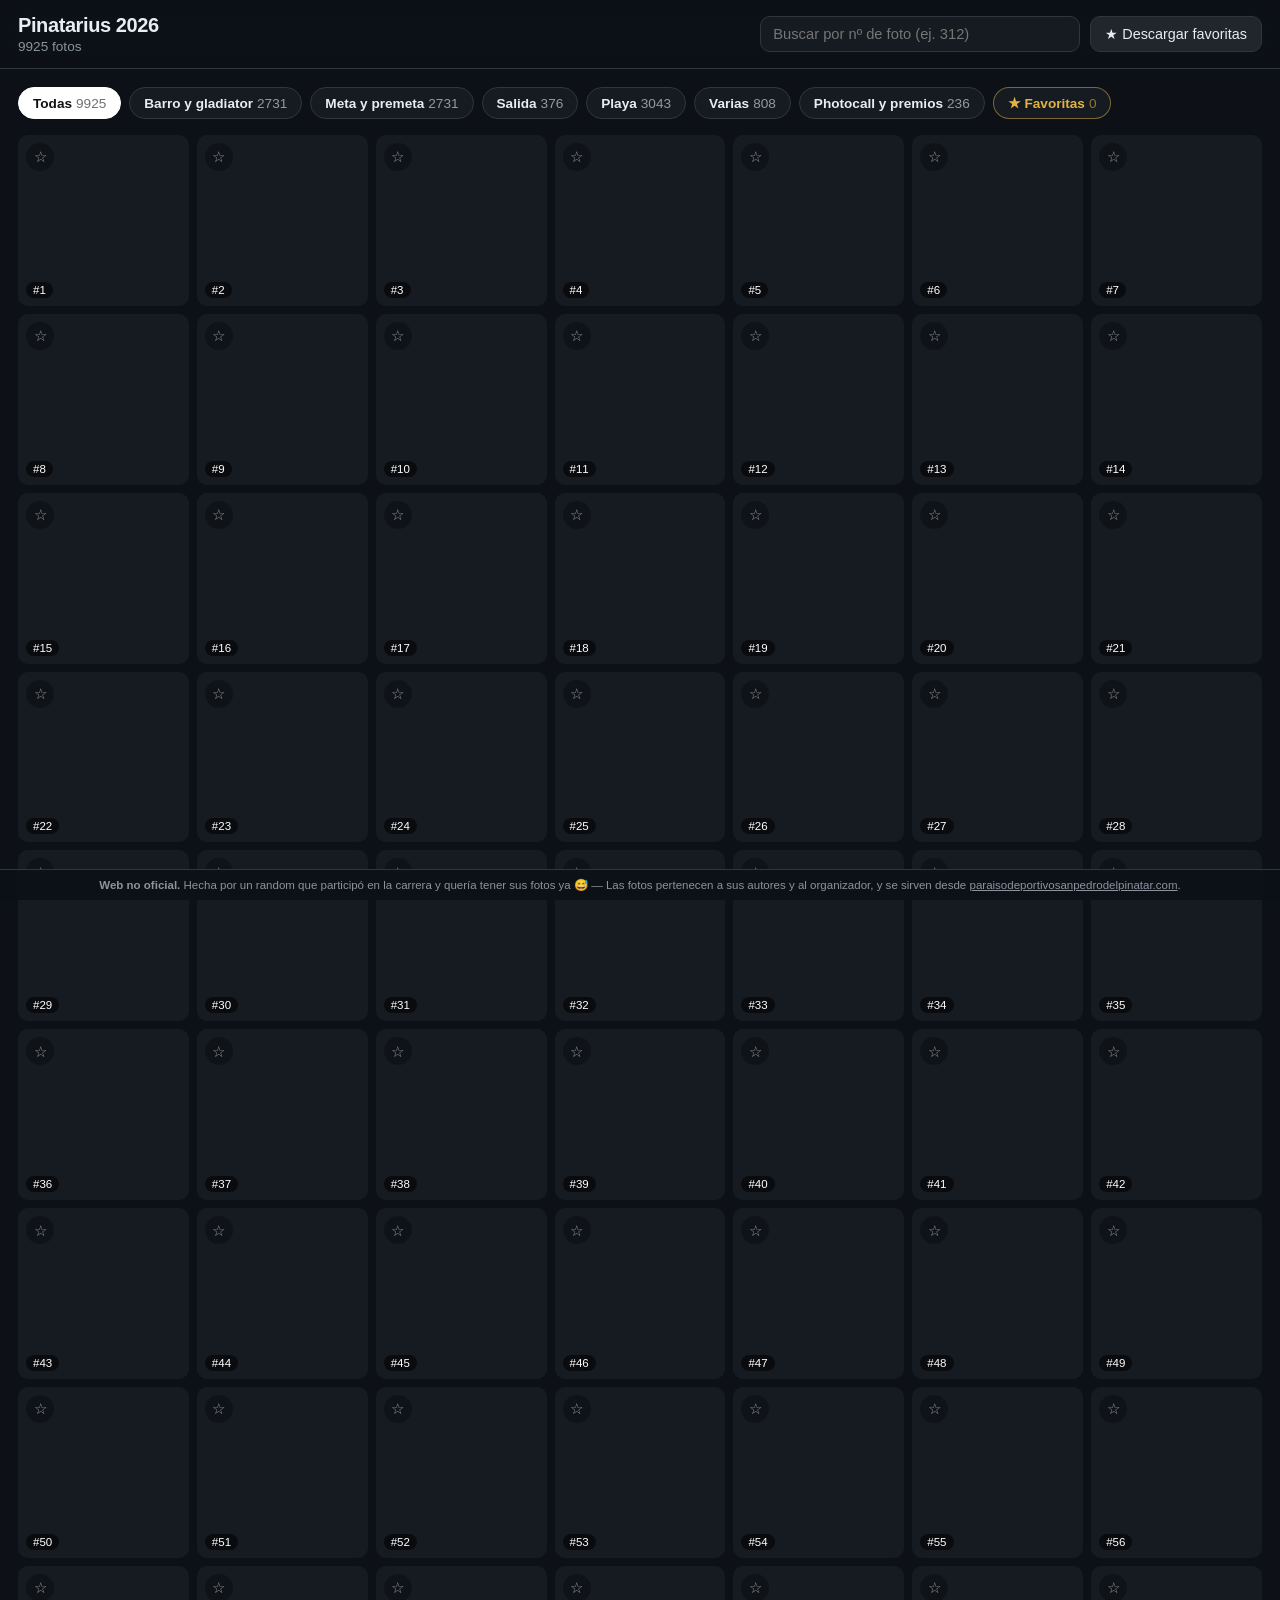
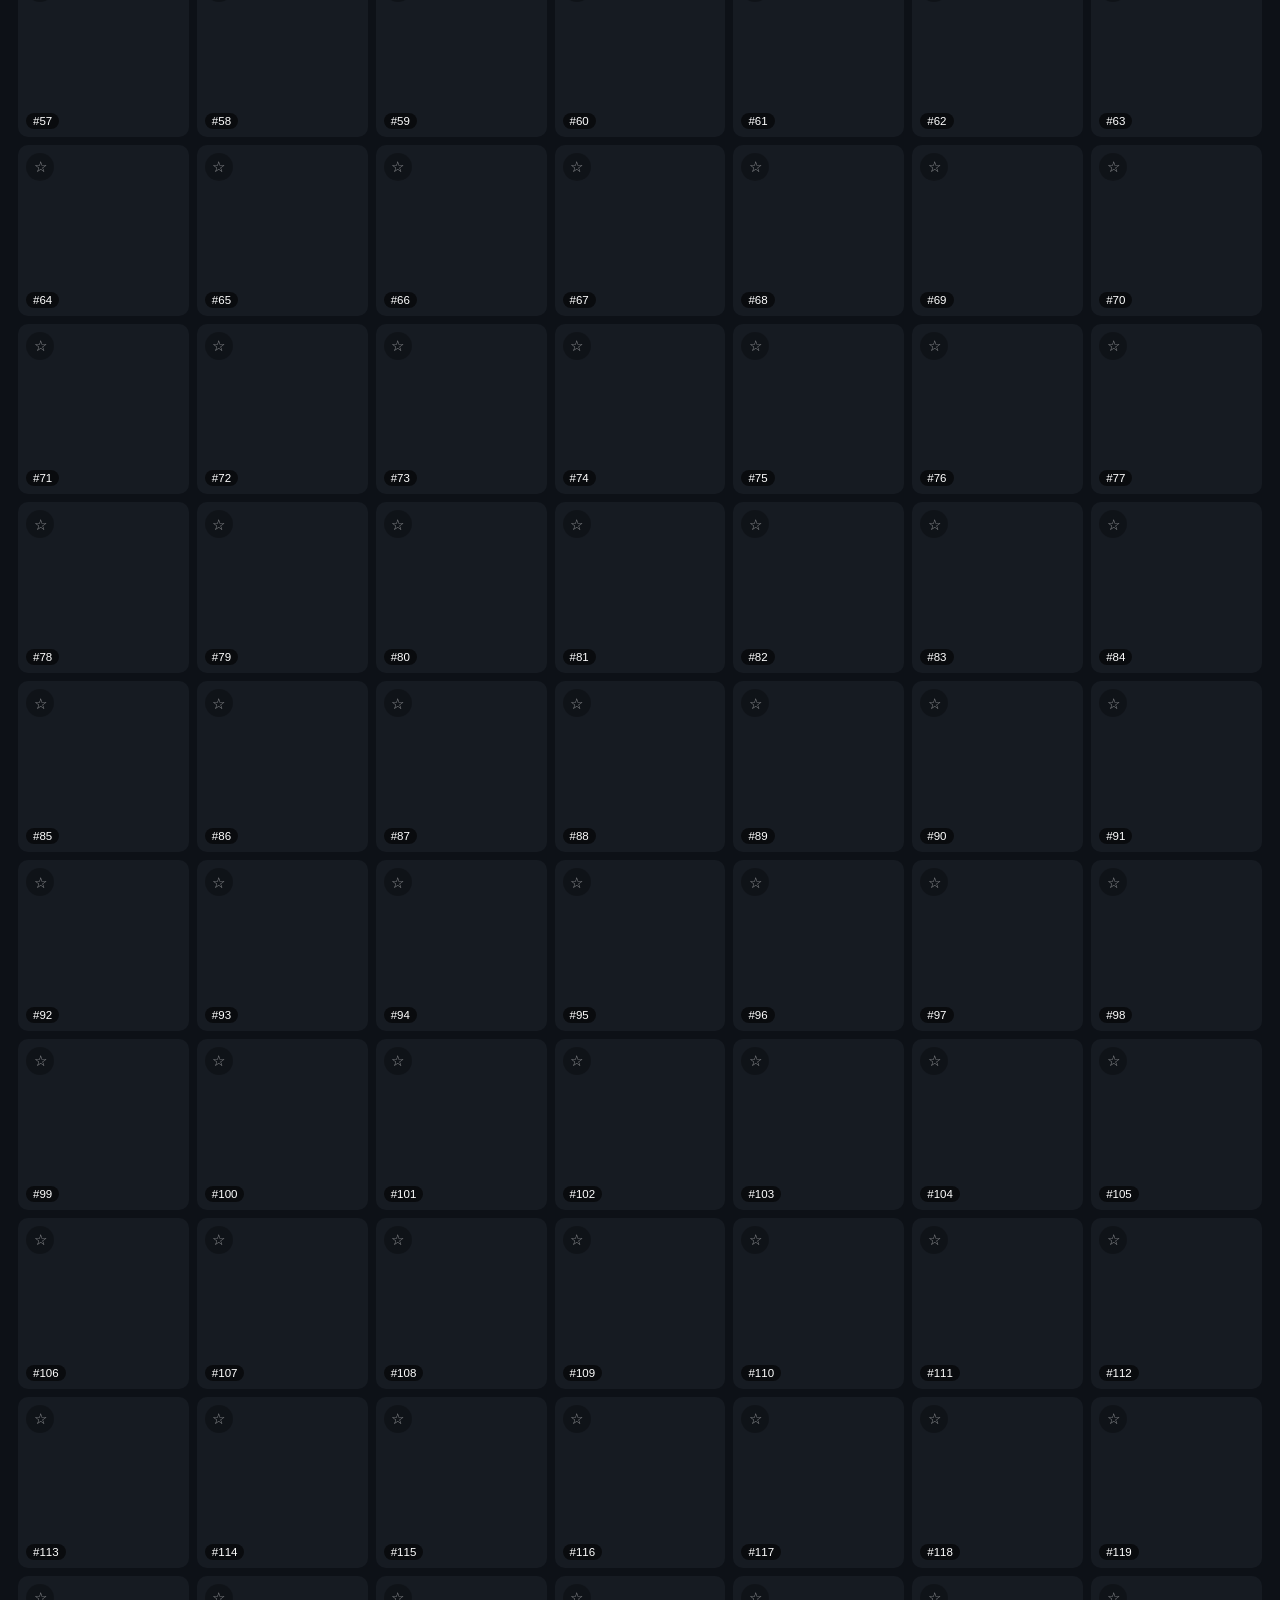
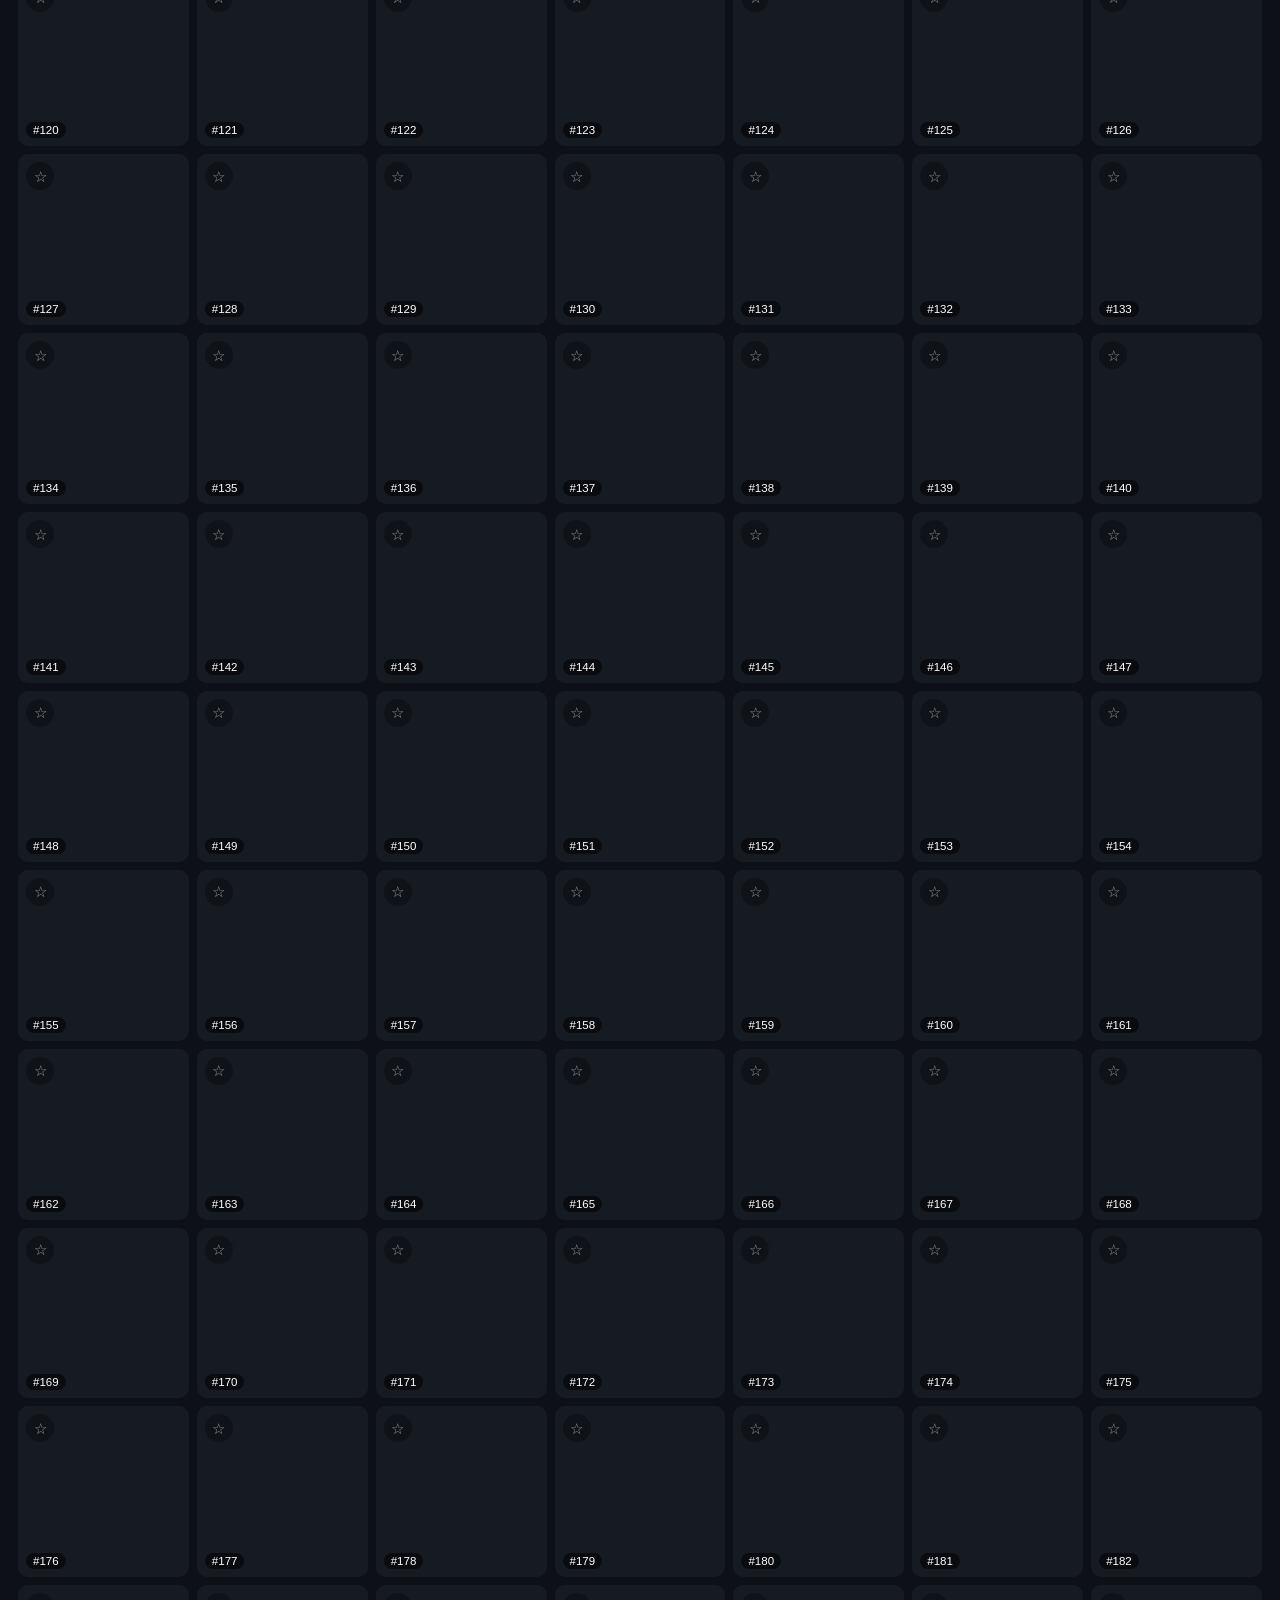
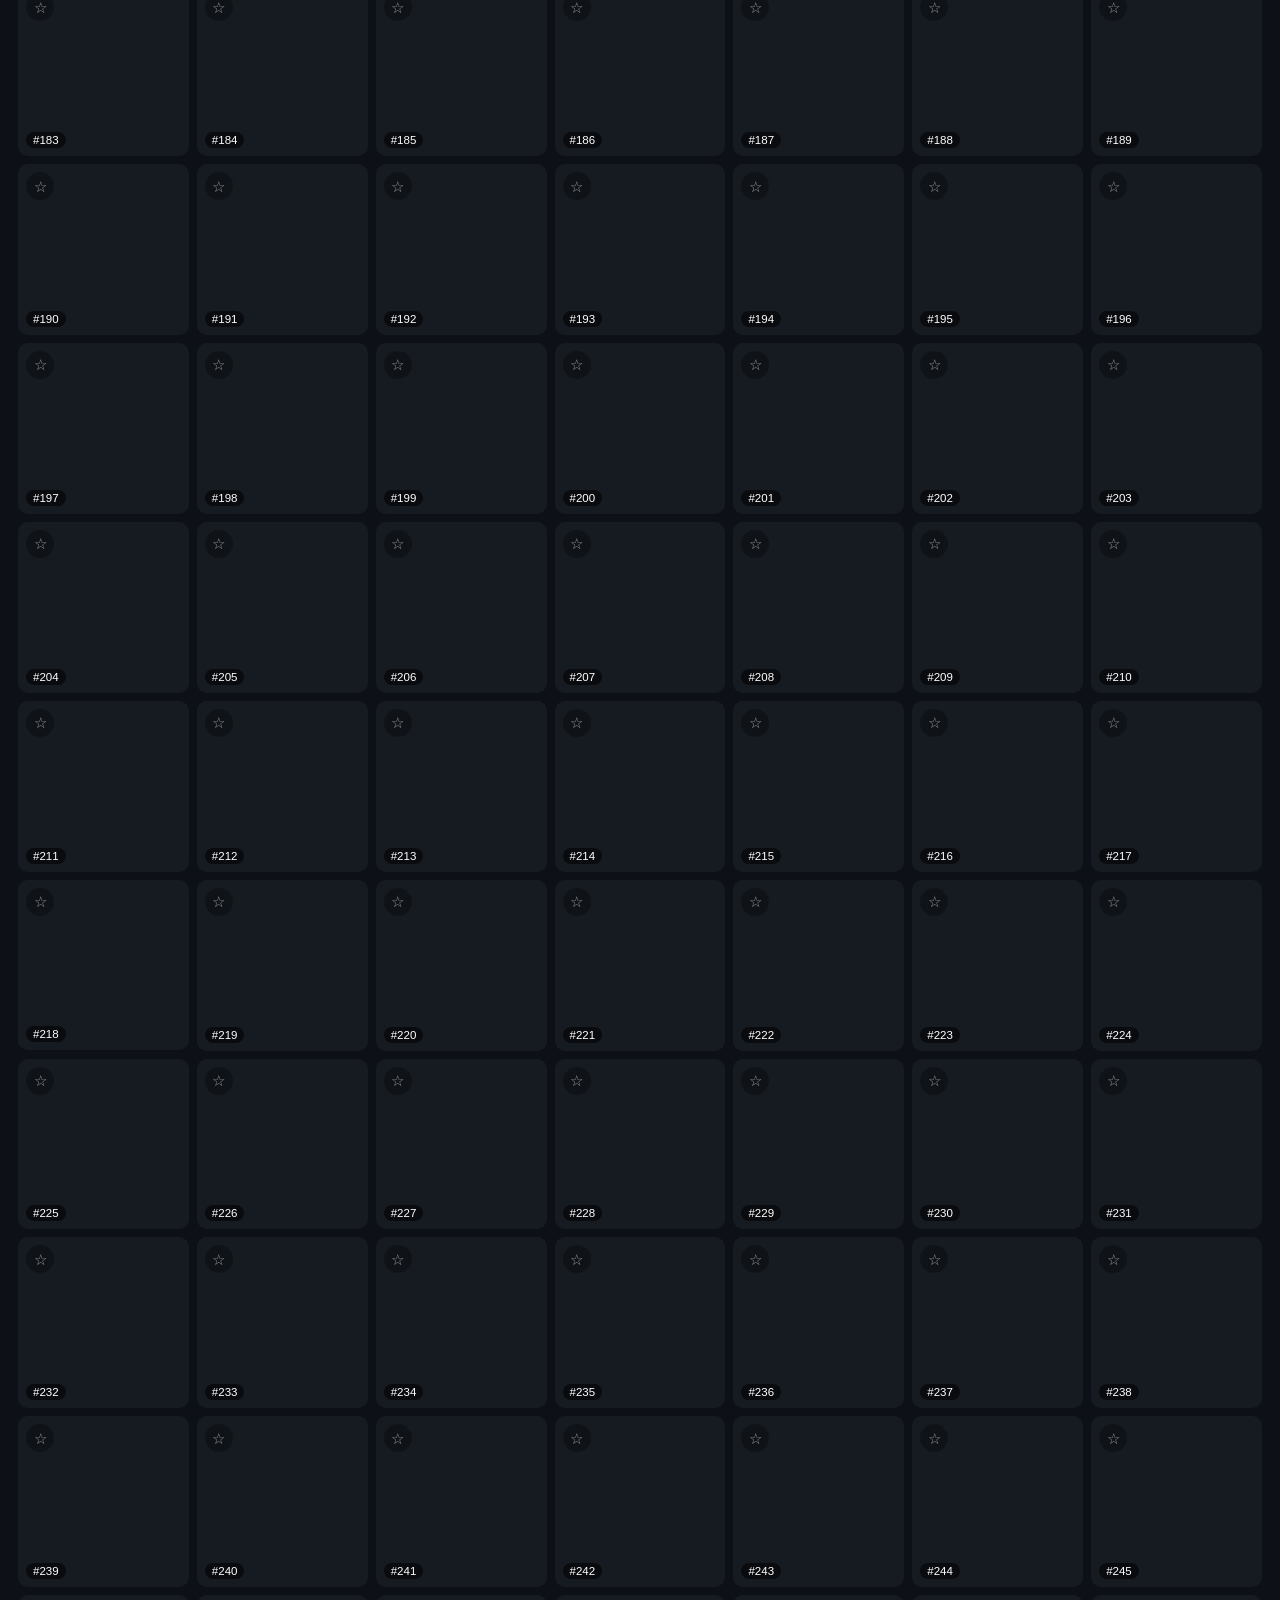
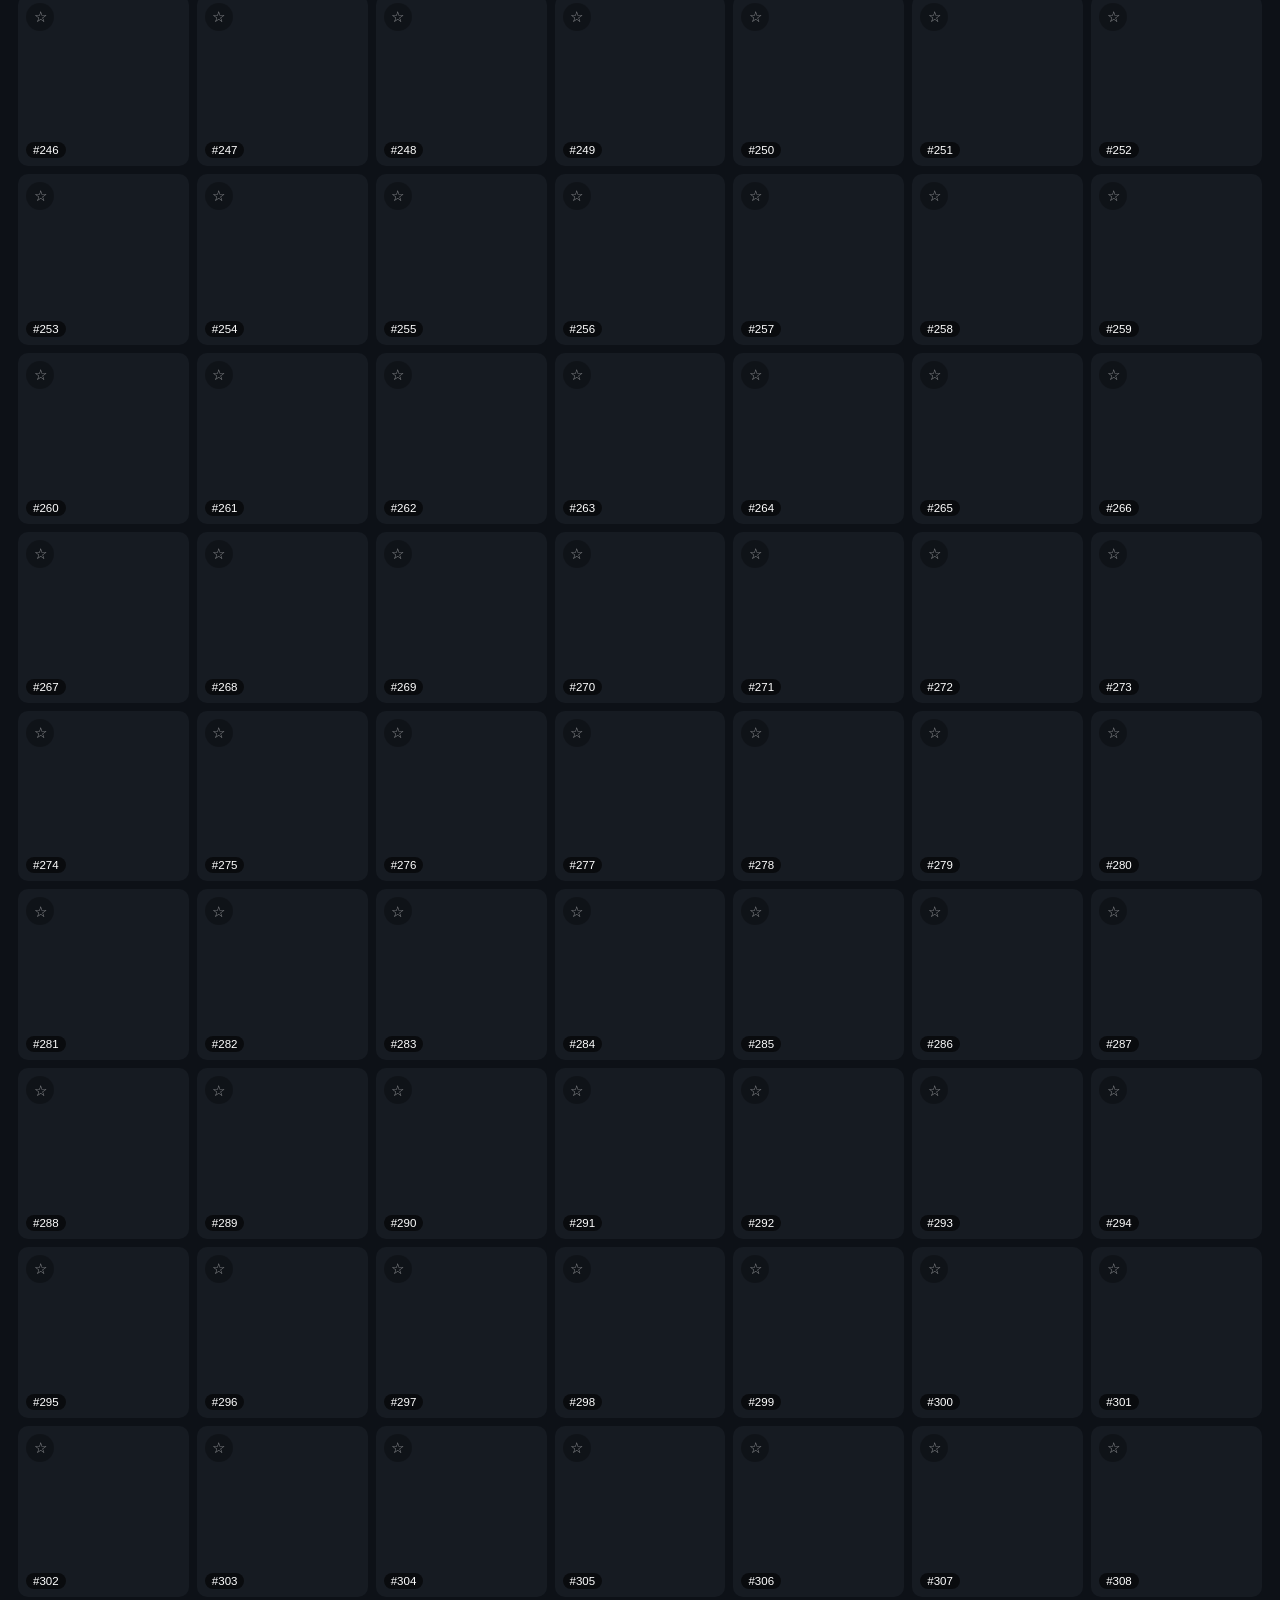
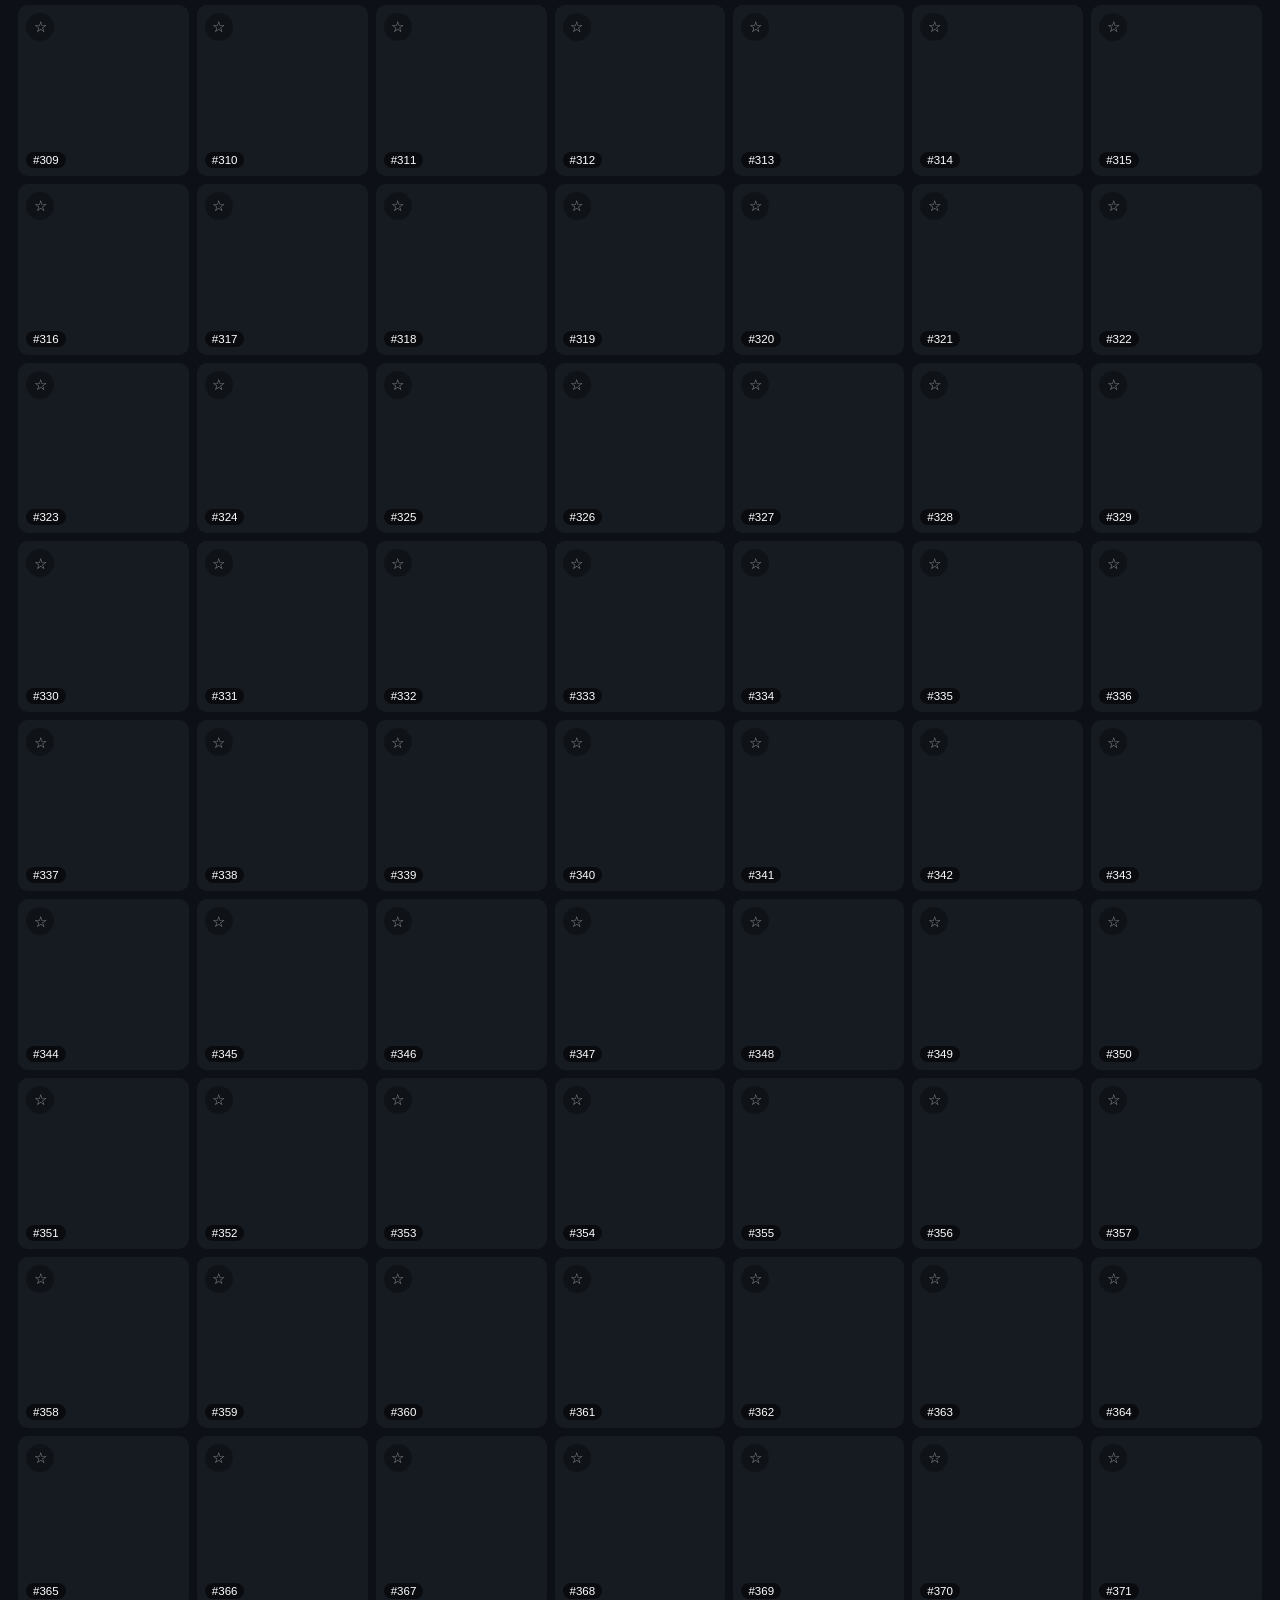
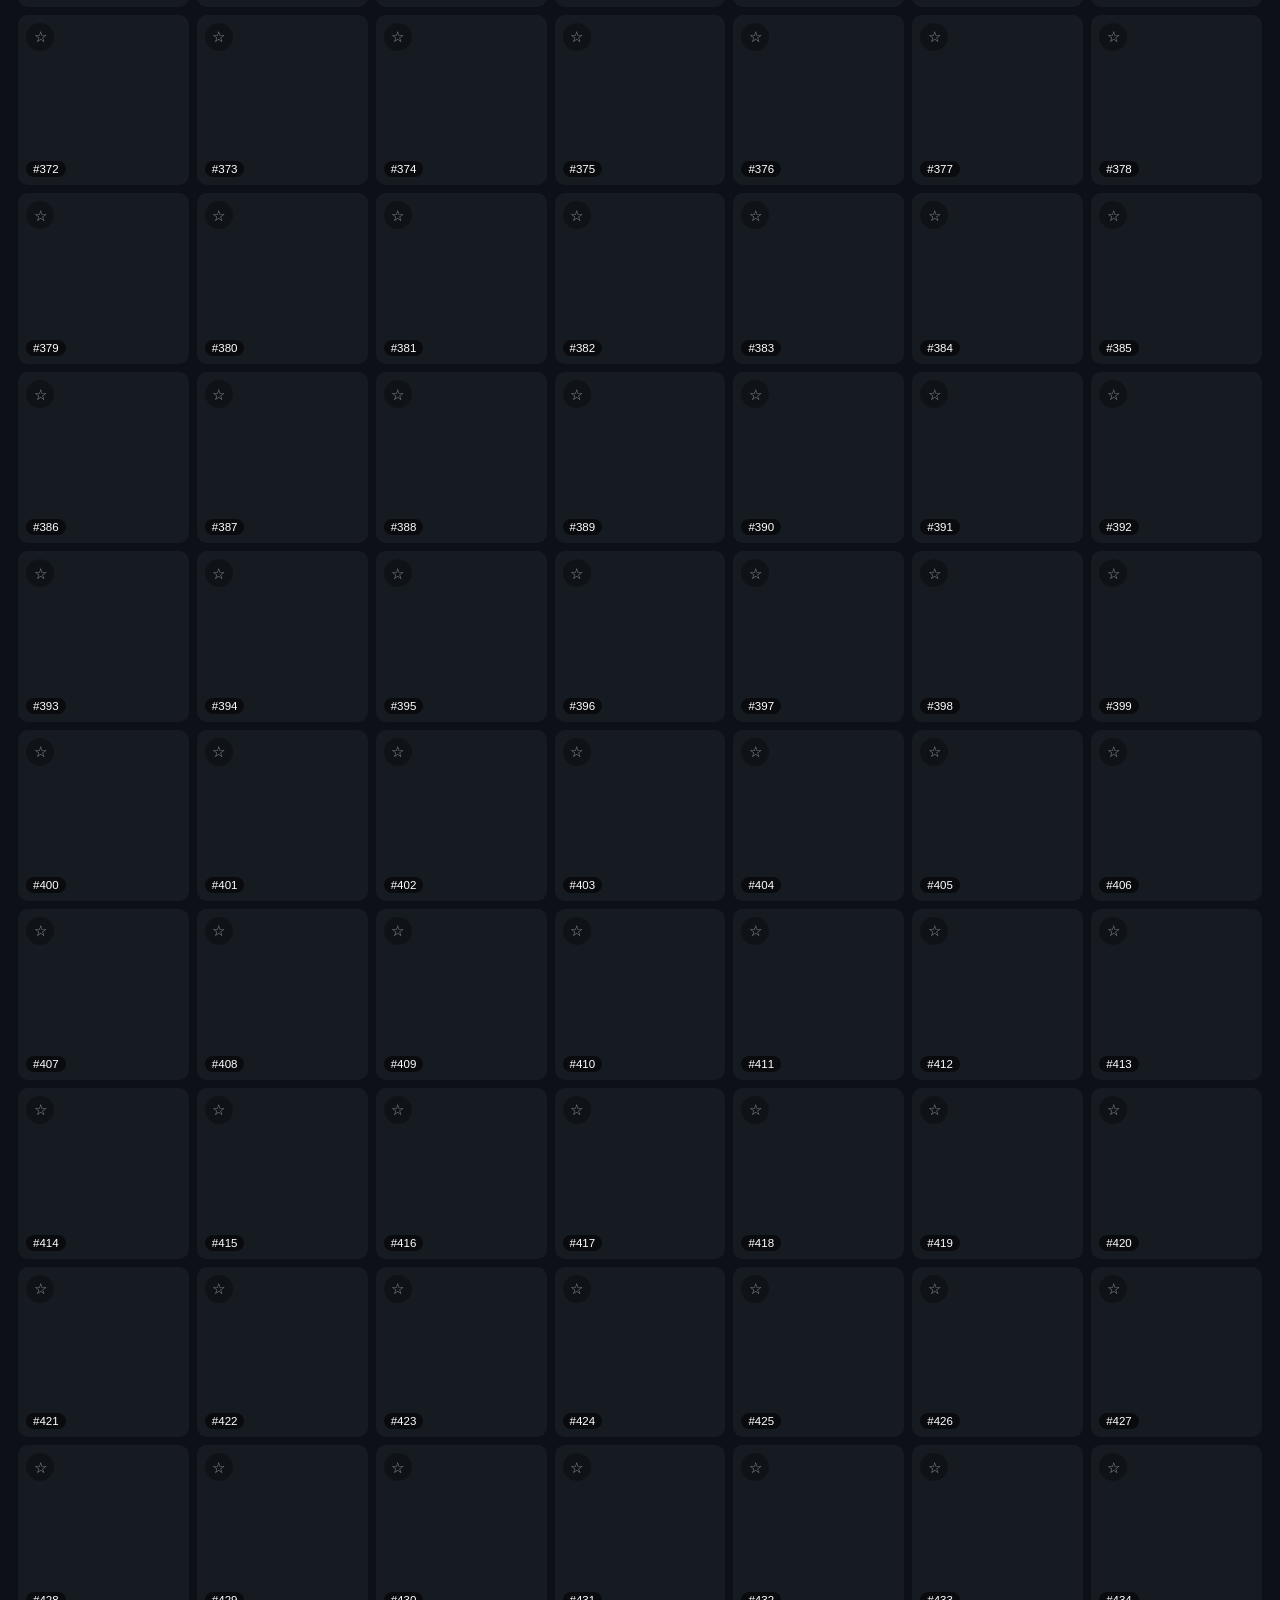
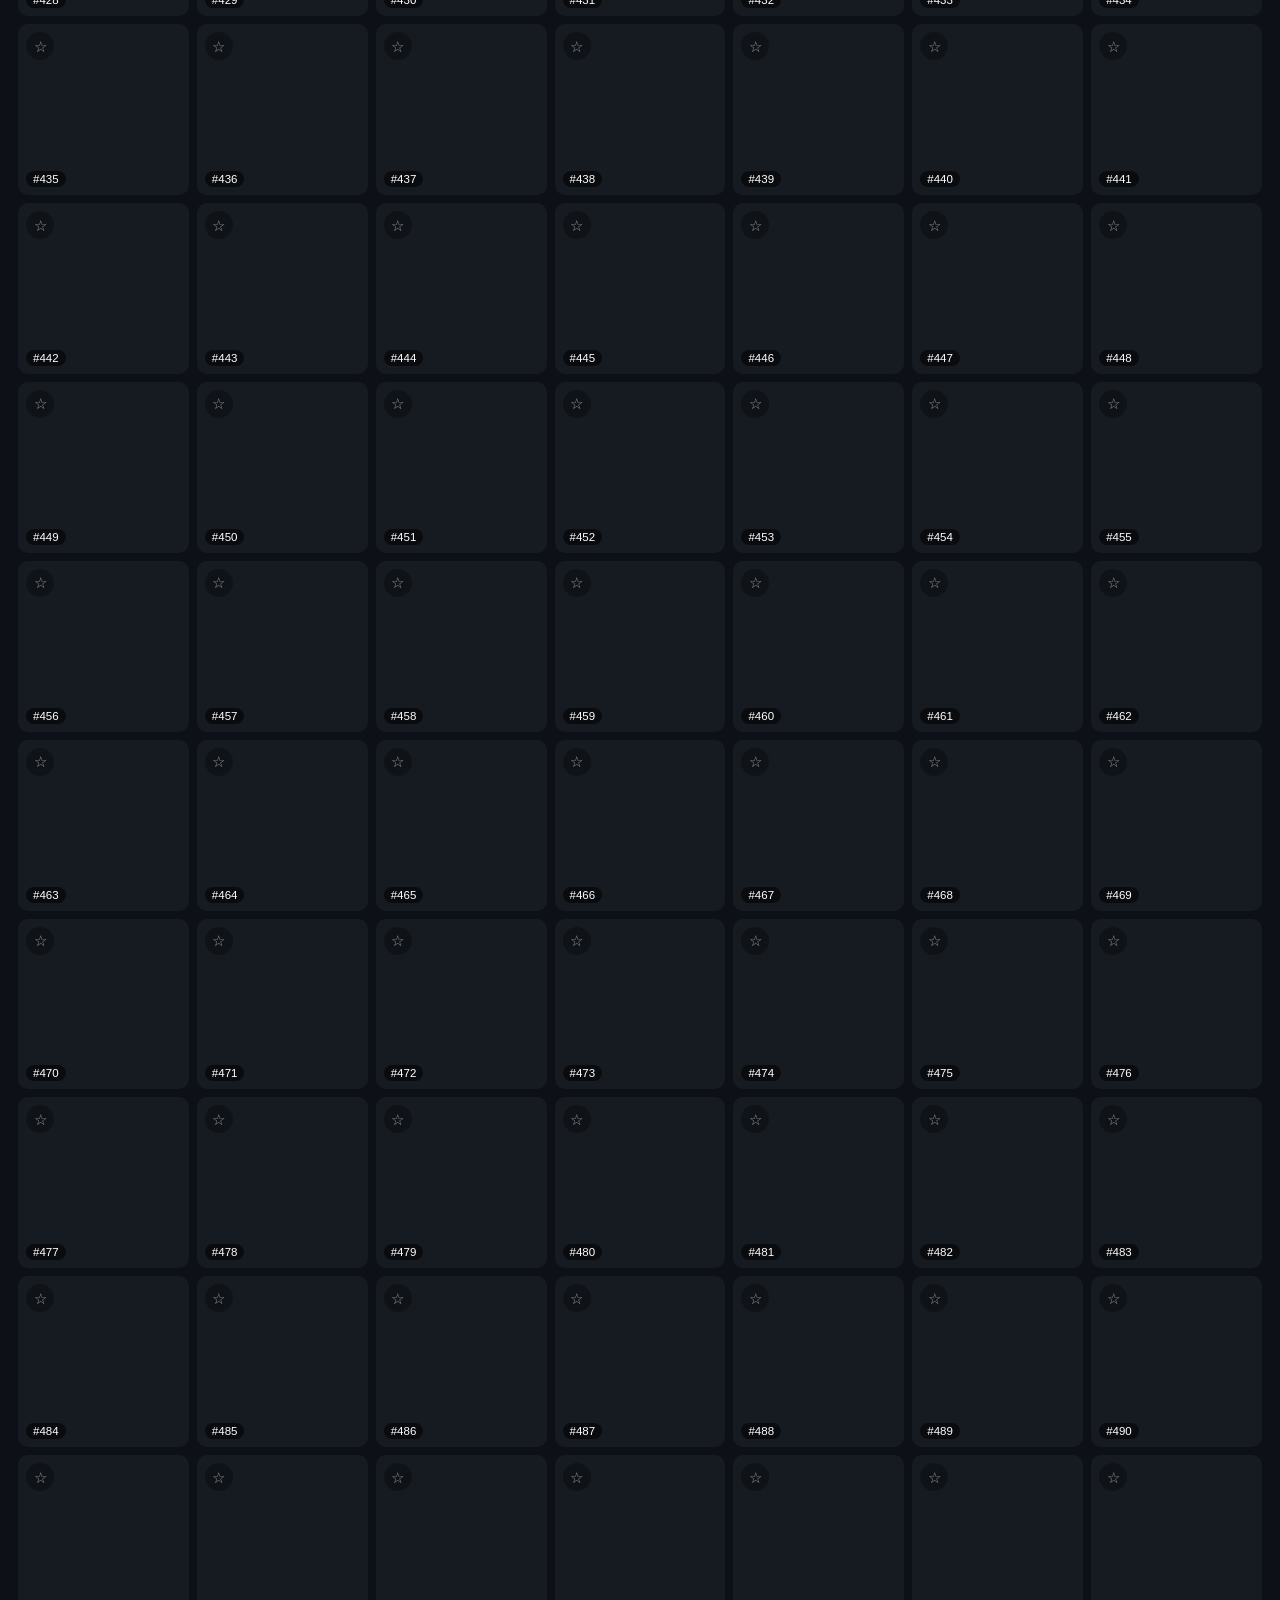
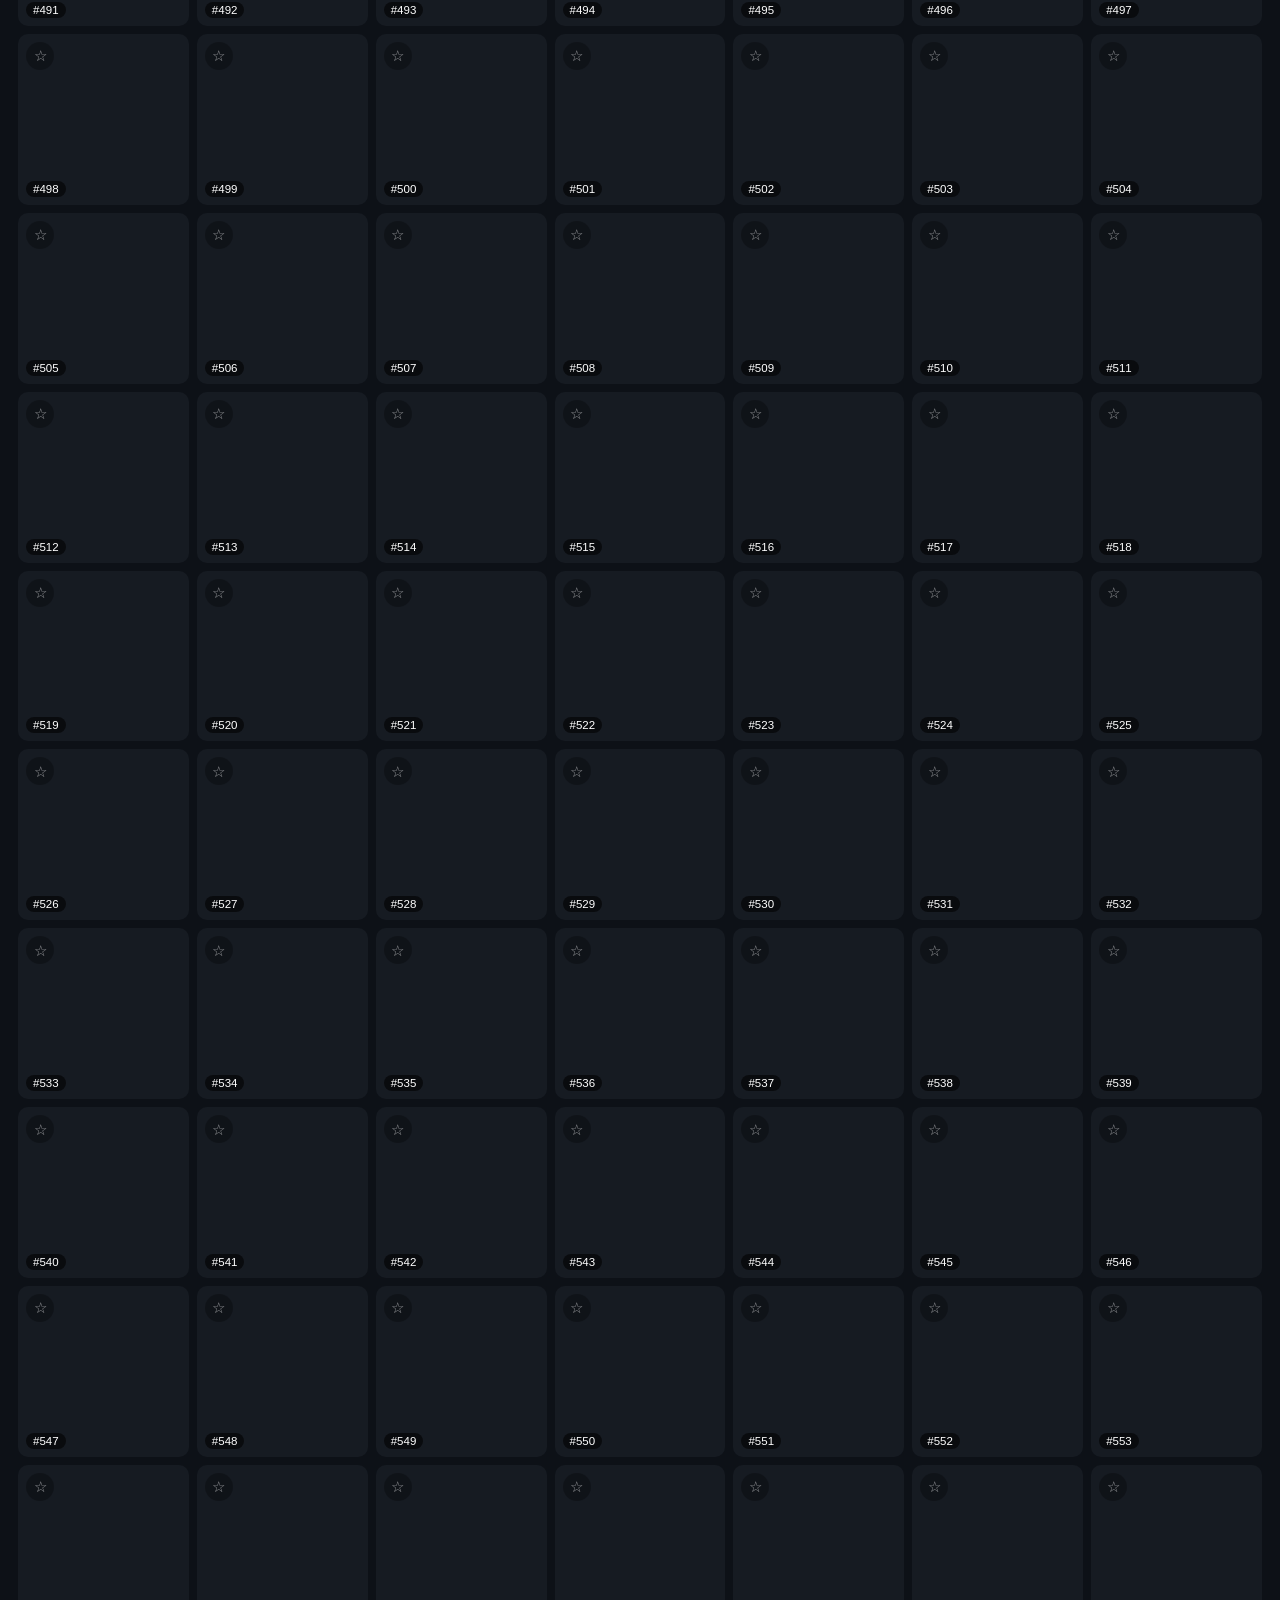
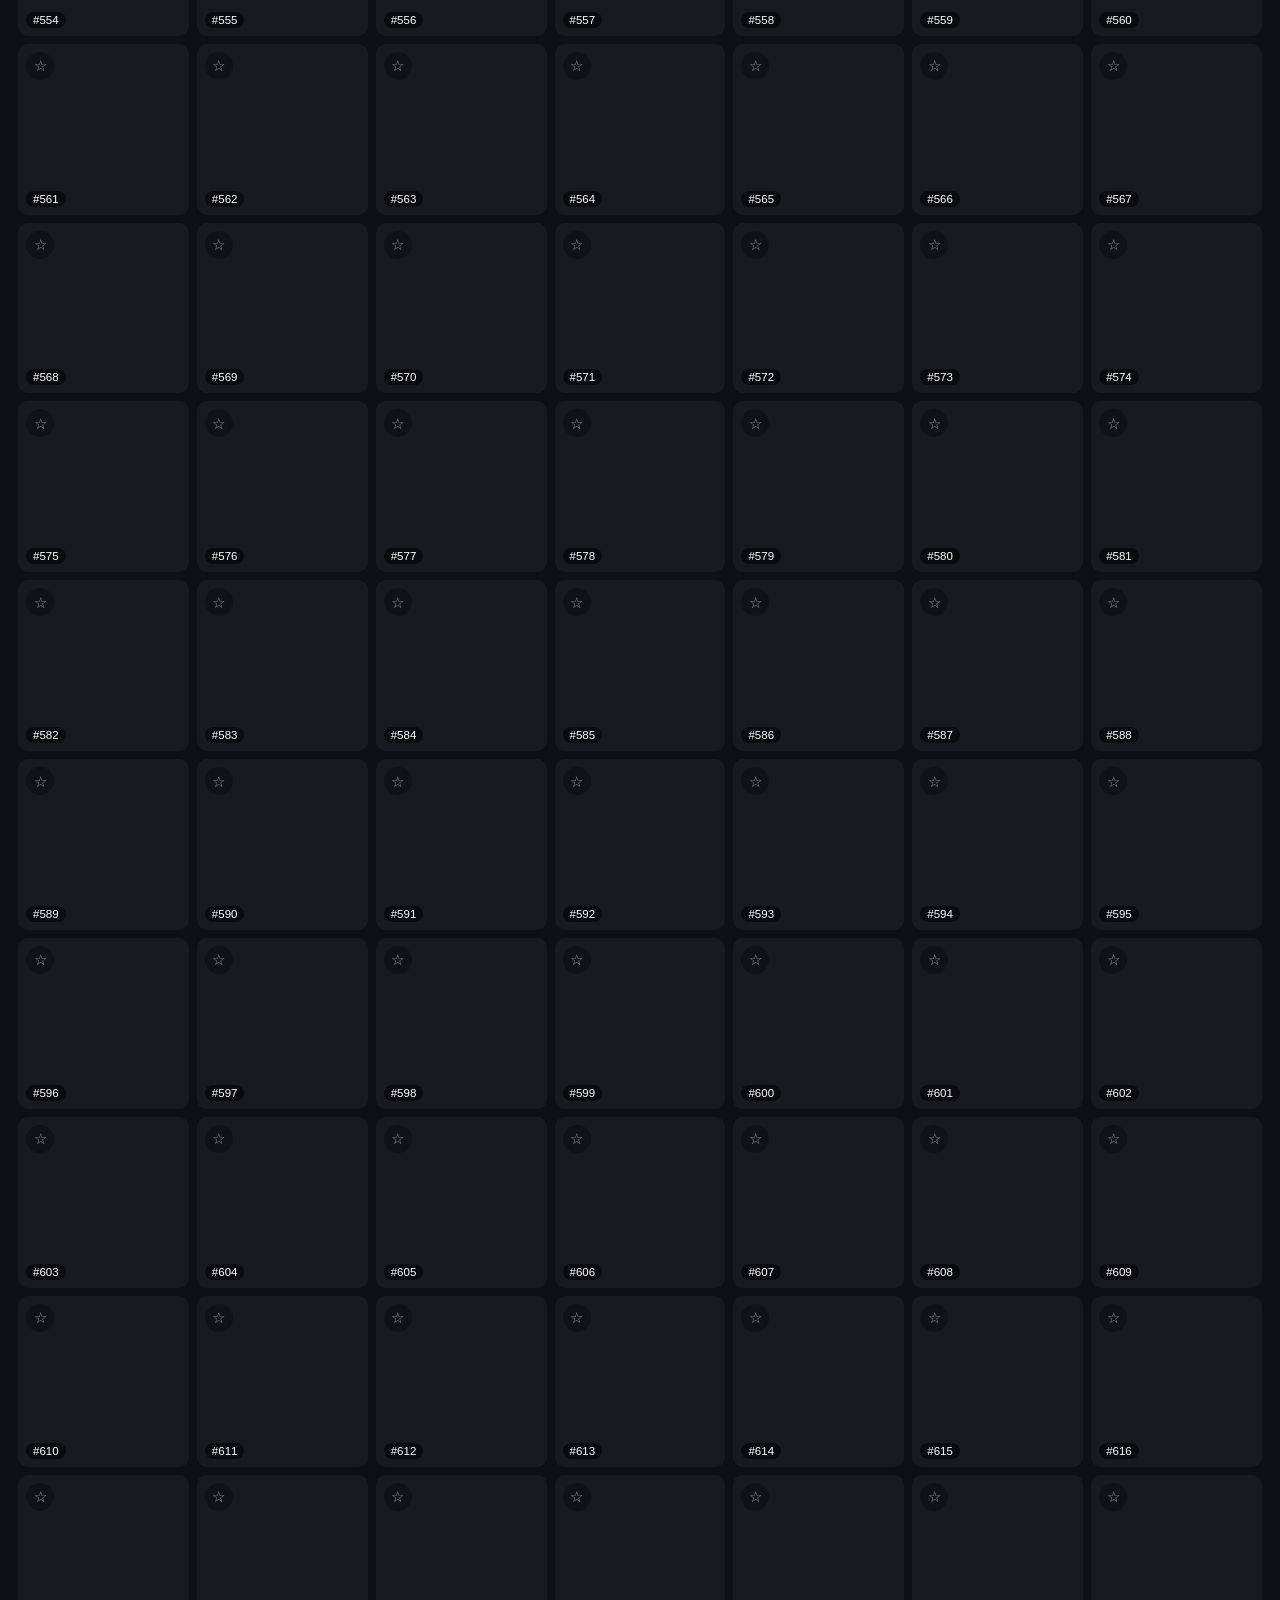
==== index.html @ a3a4ec60 "fix(móvil): controles compactos, filtros en fila scrollable, pinch peek, swipe - Quitado el toggle d" ====
<!DOCTYPE html>
<html lang="es">
<head>
<meta charset="UTF-8" />
<meta name="viewport" content="width=device-width, initial-scale=1.0" />
<title>Galería Pinatarius 2026 — todas las fotos</title>
<meta name="description" content="Todas las fotos de la carrera Pinatarius 2026, sin repeticiones. Visualiza y descarga tus fotos." />
<link rel="preconnect" href="https://paraisodeportivosanpedrodelpinatar.com" />
<link rel="stylesheet" href="styles.css" />
</head>
<body>
<header class="topbar">
  <div class="topbar-inner">
    <div class="brand">
      <h1>Pinatarius 2026</h1>
      <p class="subtitle"><span id="count">…</span> fotos</p>
    </div>
    <div class="controls">
      <input id="search" type="search" inputmode="numeric" placeholder="Buscar por nº de foto (ej. 312)" autocomplete="off" />
      <button id="downloadFavs" class="btn" title="Descargar favoritas">★<span class="btn-text"> Descargar favoritas</span></button>
    </div>
  </div>
</header>

<main>
  <div id="filters" class="filters"></div>
  <div id="grid" class="grid" aria-live="polite"></div>
  <p id="empty" class="empty hidden">No hay fotos que coincidan.</p>
</main>

<!-- Lightbox -->
<div id="lb" class="lb hidden" role="dialog" aria-modal="true" aria-label="Visor de foto">
  <button class="lb-close" id="lbClose" aria-label="Cerrar">&times;</button>
  <button class="lb-nav lb-prev" id="lbPrev" aria-label="Anterior">&#10094;</button>
  <button class="lb-nav lb-next" id="lbNext" aria-label="Siguiente">&#10095;</button>
  <figure class="lb-figure">
    <img id="lbImg" alt="" />
    <figcaption class="lb-caption">
      <span id="lbLabel"></span>
      <button id="lbFav" class="btn" aria-pressed="false">☆ Favorita</button>
      <button id="lbShare" class="btn">Compartir</button>
      <a id="lbDownload" class="btn btn-primary" download>Descargar foto</a>
    </figcaption>
  </figure>
</div>

<button id="toTop" class="to-top hidden" aria-label="Volver arriba" title="Volver arriba">↑</button>

<div id="toast" class="toast hidden"></div>

<footer class="footer">
  <p><strong>Web no oficial.</strong> Hecha por un random que participó en la carrera y quería tener sus fotos ya 😅 — Las fotos pertenecen a sus autores y al organizador, y se sirven desde <a href="https://paraisodeportivosanpedrodelpinatar.com" target="_blank" rel="noopener">paraisodeportivosanpedrodelpinatar.com</a>.</p>
</footer>

<script src="https://cdn.jsdelivr.net/npm/jszip@3.10.1/dist/jszip.min.js" defer></script>
<script src="app.js" defer></script>
</body>
</html>
---- styles.css ----
:root {
  --bg: #0d1117;
  --surface: #161b22;
  --surface-2: #21262d;
  --border: #30363d;
  --text: #e6edf3;
  --muted: #8b949e;
  --accent: #2f81f7;
  --accent-hover: #4493f8;
  --ok: #2ea043;
  --radius: 10px;
}

* { box-sizing: border-box; }

/* Sin scroll-behavior: smooth a propósito: el salto a arriba es instantáneo
   para no atravesar toda la rejilla cargando miniaturas al pasar. */

body {
  margin: 0;
  background: var(--bg);
  color: var(--text);
  font-family: -apple-system, BlinkMacSystemFont, "Segoe UI", Roboto, Helvetica, Arial, sans-serif;
  -webkit-font-smoothing: antialiased;
}

/* Top bar */
.topbar {
  position: sticky;
  top: 0;
  z-index: 20;
  background: rgba(13, 17, 23, 0.85);
  backdrop-filter: saturate(180%) blur(12px);
  border-bottom: 1px solid var(--border);
}
.topbar-inner {
  max-width: 1400px;
  margin: 0 auto;
  padding: 14px 18px;
  display: flex;
  align-items: center;
  justify-content: space-between;
  gap: 16px;
  flex-wrap: wrap;
}
.brand h1 {
  margin: 0;
  font-size: 1.25rem;
  letter-spacing: -0.02em;
}
.subtitle {
  margin: 2px 0 0;
  color: var(--muted);
  font-size: 0.85rem;
}
.controls {
  display: flex;
  gap: 10px;
  align-items: center;
  flex: 1 1 320px;
  justify-content: flex-end;
}
#search {
  flex: 1 1 220px;
  max-width: 320px;
  background: var(--surface);
  border: 1px solid var(--border);
  color: var(--text);
  padding: 9px 12px;
  border-radius: var(--radius);
  font-size: 0.92rem;
  outline: none;
}
#search:focus { border-color: var(--accent); }

.btn {
  background: var(--surface-2);
  color: var(--text);
  border: 1px solid var(--border);
  padding: 9px 14px;
  border-radius: var(--radius);
  font-size: 0.9rem;
  cursor: pointer;
  white-space: nowrap;
  transition: background 0.15s, border-color 0.15s, opacity 0.15s;
}
.btn:hover { background: #2d333b; }
.btn:disabled { opacity: 0.45; cursor: not-allowed; }
.btn-primary { background: var(--accent); border-color: var(--accent); color: #fff; }
.btn-primary:hover { background: var(--accent-hover); }
.btn-ghost { background: transparent; }
.btn.active { background: var(--accent); border-color: var(--accent); color: #fff; }

/* Selection bar */
.selbar {
  max-width: 1400px;
  margin: 0 auto;
  padding: 0 18px 12px;
  display: flex;
  align-items: center;
  justify-content: space-between;
  gap: 12px;
}
.selbar-actions { display: flex; gap: 10px; }
#selCount { color: var(--muted); font-size: 0.9rem; }

/* Grid */
main {
  max-width: 1400px;
  margin: 0 auto;
  padding: 18px;
}

/* Filtros por categoría */
.filters {
  display: flex;
  flex-wrap: wrap;
  gap: 8px;
  margin-bottom: 16px;
}
.filters .fbtn {
  background: var(--surface);
  color: var(--text);
  border: 1px solid var(--border);
  padding: 7px 14px;
  border-radius: 999px;
  font-size: 0.85rem;
  font-weight: 600;
  cursor: pointer;
  transition: background 0.15s, border-color 0.15s, color 0.15s;
}
.filters .fbtn:hover { background: var(--surface-2); }
.filters .fbtn.active { background: #fff; color: #111; border-color: #fff; }
.filters .fbtn .cnt { opacity: 0.6; font-weight: 400; margin-left: 4px; }
.grid {
  display: grid;
  grid-template-columns: repeat(auto-fill, minmax(170px, 1fr));
  gap: 8px;
}
.tile {
  position: relative;
  aspect-ratio: 1 / 1;
  background: var(--surface);
  border-radius: var(--radius);
  overflow: hidden;
  cursor: pointer;
  border: 2px solid transparent;
}
.tile img {
  width: 100%;
  height: 100%;
  object-fit: cover;
  display: block;
  opacity: 0;
  transition: opacity 0.35s ease;
}
.tile img.loaded { opacity: 1; }
.tile .num {
  position: absolute;
  left: 6px;
  bottom: 6px;
  background: rgba(0,0,0,0.6);
  color: #fff;
  font-size: 0.72rem;
  padding: 2px 7px;
  border-radius: 999px;
  pointer-events: none;
}
.tile.failed { display: none; }

/* Selection mode */
body.selecting .tile { cursor: pointer; }
.tile .check {
  position: absolute;
  top: 8px;
  right: 8px;
  width: 24px;
  height: 24px;
  border-radius: 50%;
  border: 2px solid #fff;
  background: rgba(0,0,0,0.35);
  display: none;
  align-items: center;
  justify-content: center;
  color: #fff;
  font-size: 0.85rem;
  pointer-events: none;
}
body.selecting .tile .check { display: flex; }
.tile.selected { border-color: var(--accent); }
.tile.selected .check { background: var(--accent); border-color: var(--accent); }

/* Estrella de favorita en cada tile (arriba-izquierda) */
.tile .fav {
  position: absolute;
  top: 6px;
  left: 6px;
  width: 28px;
  height: 28px;
  border: none;
  border-radius: 50%;
  background: rgba(0, 0, 0, 0.5);
  color: #fff;
  font-size: 0.95rem;
  line-height: 1;
  cursor: pointer;
  display: flex;
  align-items: center;
  justify-content: center;
  opacity: 0.55;
  transition: opacity 0.15s, transform 0.1s;
}
.tile:hover .fav,
.tile .fav.on { opacity: 1; }
.tile .fav.on { color: #e3b341; } /* dorado suave, no chillón */
.tile .fav:hover { transform: scale(1.12); }

/* Botón de filtro "Favoritas" (amarillo elegante) */
.filters .fbtn-fav {
  border-color: rgba(227, 179, 65, 0.5);
  color: #e3b341;
}
.filters .fbtn-fav.active {
  background: #e3b341;
  border-color: #e3b341;
  color: #1a1a1a;
}

/* Botón favorita en el visor */
#lbFav.on {
  color: #e3b341;
  border-color: rgba(227, 179, 65, 0.5);
}

.empty {
  text-align: center;
  color: var(--muted);
  padding: 60px 0;
}
.hidden { display: none !important; }

/* Lightbox */
.lb {
  position: fixed;
  inset: 0;
  z-index: 50;
  background: rgba(0,0,0,0.92);
  display: flex;
  align-items: center;
  justify-content: center;
}
.lb-figure {
  margin: 0;
  max-width: 95vw;
  max-height: 95vh;
  display: flex;
  flex-direction: column;
  align-items: center;
  gap: 14px;
}
#lbImg {
  max-width: 95vw;
  max-height: 82vh;
  object-fit: contain;
  border-radius: 6px;
  transform-origin: center center;
  touch-action: none; /* gestionamos pinch/pan nosotros */
  user-select: none;
  -webkit-user-drag: none;
  will-change: transform;
}
.lb-caption {
  display: flex;
  align-items: center;
  gap: 16px;
  color: var(--text);
}
.lb-close {
  position: absolute;
  top: 14px;
  right: 18px;
  background: none;
  border: none;
  color: #fff;
  font-size: 2.4rem;
  line-height: 1;
  cursor: pointer;
}
.lb-nav {
  position: absolute;
  top: 50%;
  transform: translateY(-50%);
  background: rgba(255,255,255,0.08);
  border: none;
  color: #fff;
  font-size: 2rem;
  width: 54px;
  height: 80px;
  cursor: pointer;
  border-radius: 8px;
}
.lb-nav:hover { background: rgba(255,255,255,0.18); }
.lb-prev { left: 14px; }
.lb-next { right: 14px; }

/* Toast */
.toast {
  position: fixed;
  bottom: calc(var(--footer-h, 56px) + 16px); /* por encima del footer fijo */
  left: 50%;
  transform: translateX(-50%);
  background: var(--surface-2);
  border: 1px solid var(--border);
  color: var(--text);
  padding: 12px 18px;
  border-radius: var(--radius);
  z-index: 60;
  box-shadow: 0 8px 30px rgba(0,0,0,0.5);
  font-size: 0.9rem;
}

/* Botón volver arriba */
.to-top {
  position: fixed;
  right: 18px;
  bottom: calc(var(--footer-h, 56px) + 14px); /* por encima del footer fijo */
  z-index: 40;
  width: 46px;
  height: 46px;
  border-radius: 50%;
  border: 1px solid var(--border);
  background: var(--accent);
  color: #fff;
  font-size: 1.4rem;
  line-height: 1;
  cursor: pointer;
  box-shadow: 0 6px 20px rgba(0, 0, 0, 0.45);
}
.to-top:hover { background: var(--accent-hover); }

/* Footer fijo siempre visible */
.footer {
  position: fixed;
  bottom: 0;
  left: 0;
  right: 0;
  z-index: 30;
  background: rgba(13, 17, 23, 0.92);
  backdrop-filter: saturate(180%) blur(8px);
  border-top: 1px solid var(--border);
  padding: 8px 16px;
  color: var(--muted);
  font-size: 0.72rem;
  text-align: center;
}
.footer p { margin: 0; }
.footer a { color: var(--muted); text-decoration: underline; }
/* hueco para que el footer fijo no tape la última fila.
   --footer-h lo fija el JS con la altura real (varía según se ajuste el texto). */
body { padding-bottom: calc(var(--footer-h, 64px) + 10px); }

@media (max-width: 640px) {
  .grid { grid-template-columns: repeat(auto-fill, minmax(140px, 1fr)); gap: 6px; }

  /* Controles: el buscador ocupa la fila y el botón de favoritas se vuelve
     compacto (solo ★) para no comerse el ancho. */
  .controls { flex-basis: 100%; gap: 8px; }
  #search { max-width: none; flex: 1 1 auto; }
  #downloadFavs .btn-text { display: none; }
  #downloadFavs { flex: 0 0 auto; padding: 9px 13px; }

  /* Categorías en una sola fila con scroll horizontal (no ocupan tanto alto). */
  .filters {
    flex-wrap: nowrap;
    overflow-x: auto;
    -webkit-overflow-scrolling: touch;
    scrollbar-width: none;
    margin-bottom: 12px;
    padding-bottom: 2px;
  }
  .filters::-webkit-scrollbar { display: none; }
  .filters .fbtn { flex: 0 0 auto; padding: 7px 12px; }

  /* Visor: las flechas se ocultan (se navega con swipe) y se da más espacio a
     la imagen; los botones del pie van apilados a ancho completo. */
  .lb-nav { display: none; }
  #lbImg { max-height: 74vh; }
  .lb-figure { width: 94vw; gap: 10px; }
  .lb-caption {
    flex-direction: column;
    align-items: stretch;
    gap: 8px;
    width: 100%;
  }
  .lb-caption #lbLabel { text-align: center; }
  .lb-caption .btn { width: 100%; text-align: center; }
}
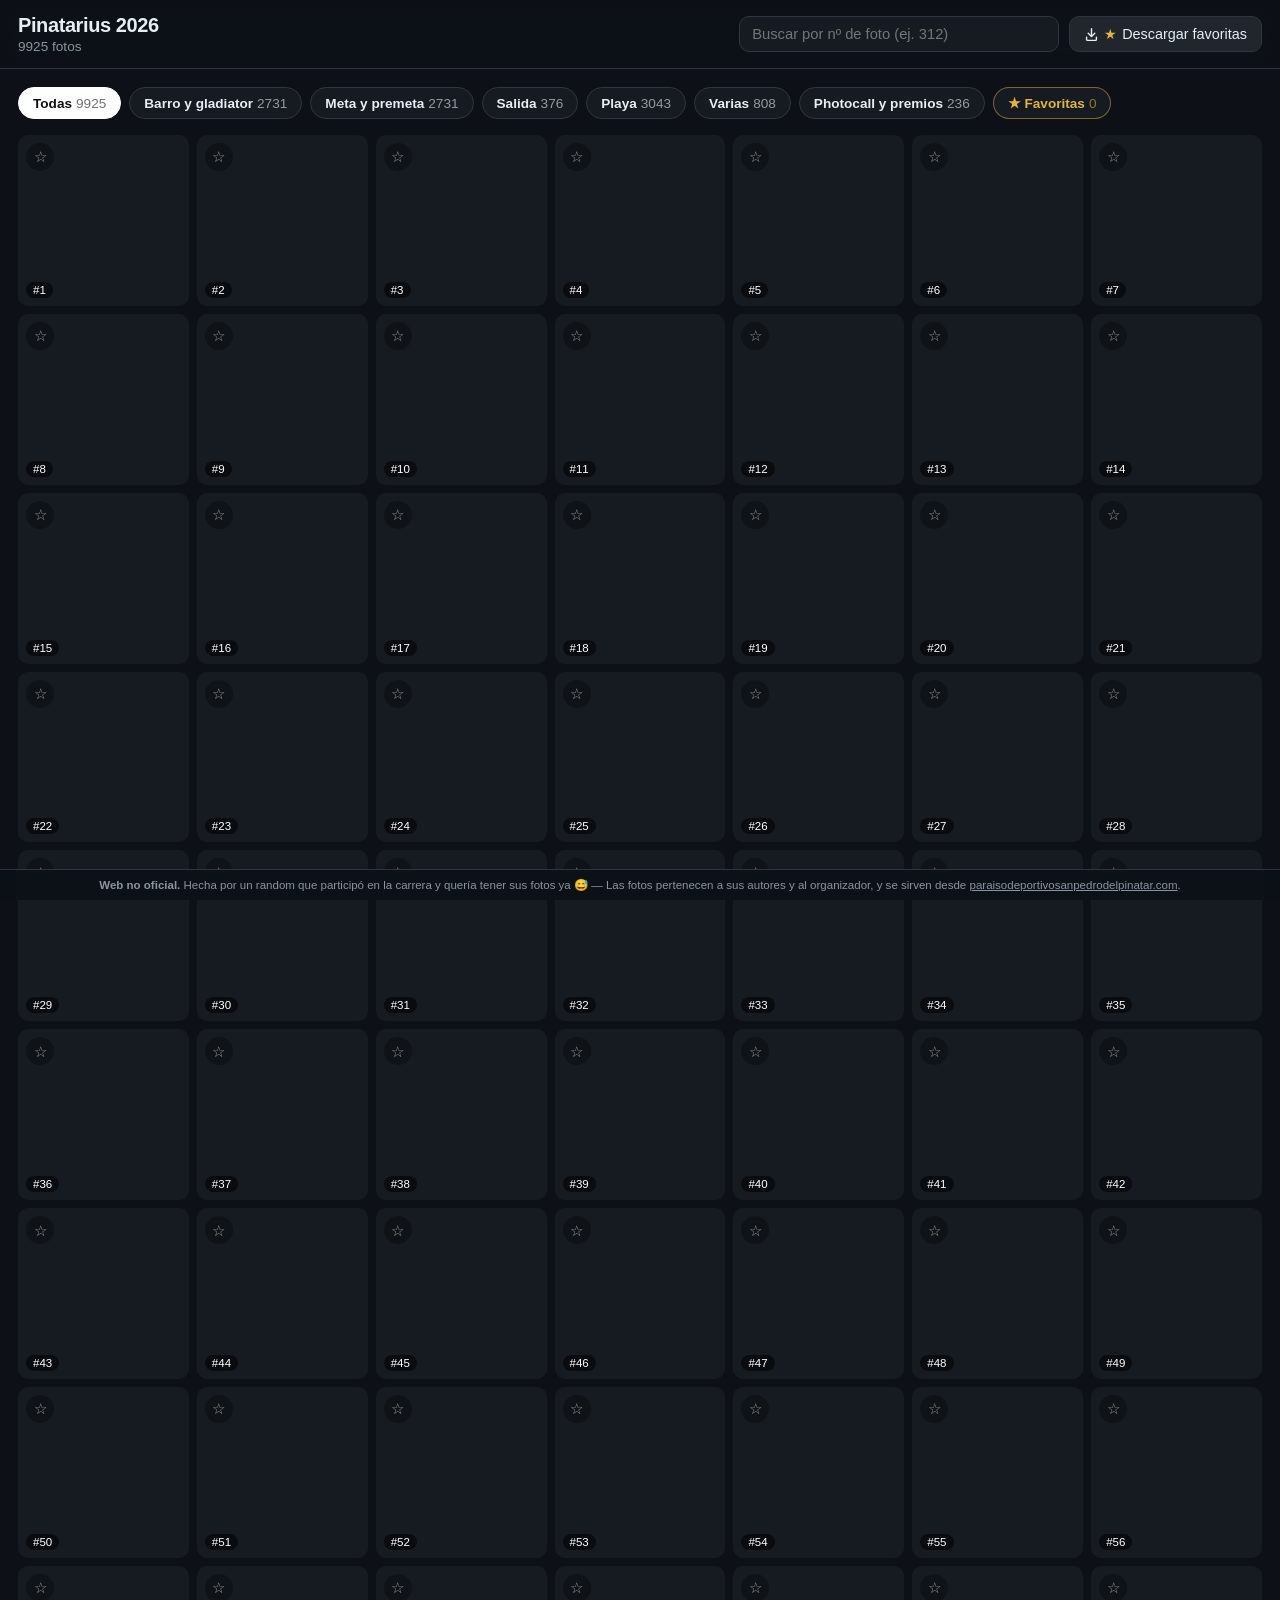
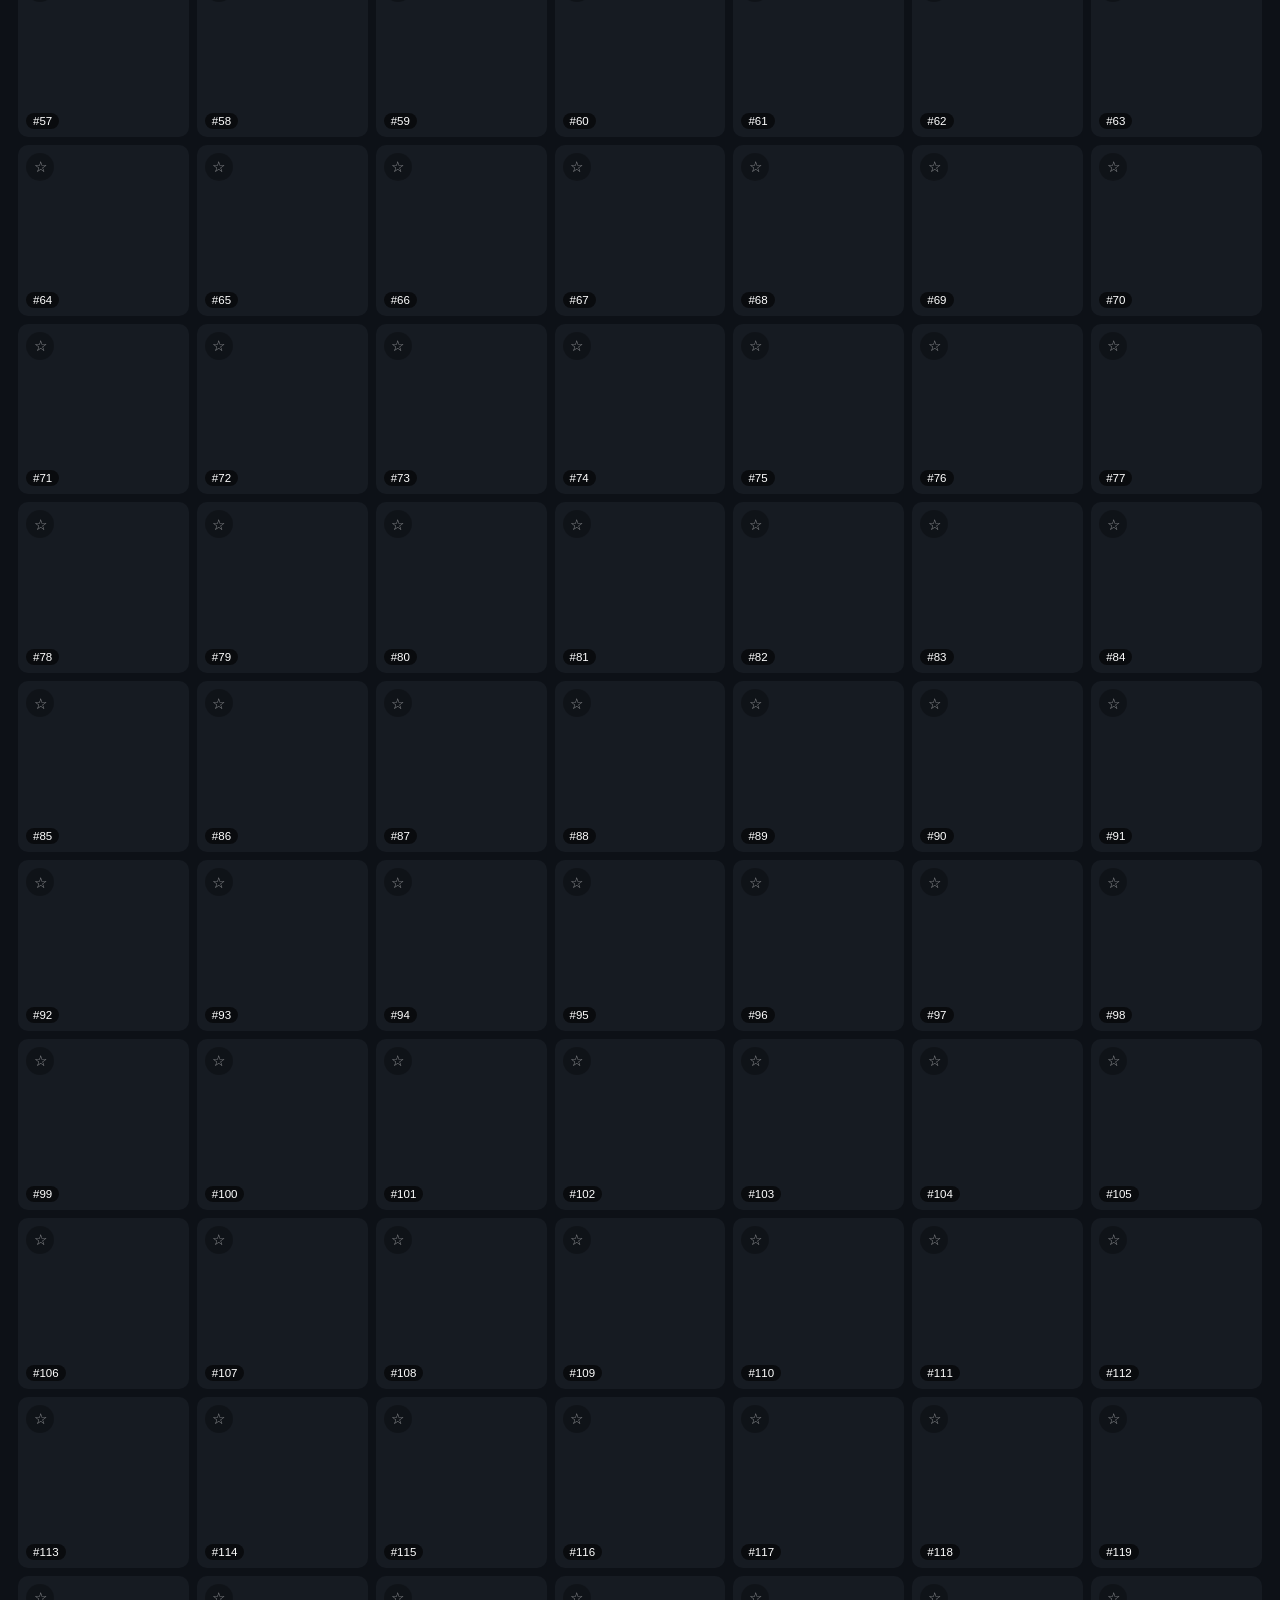
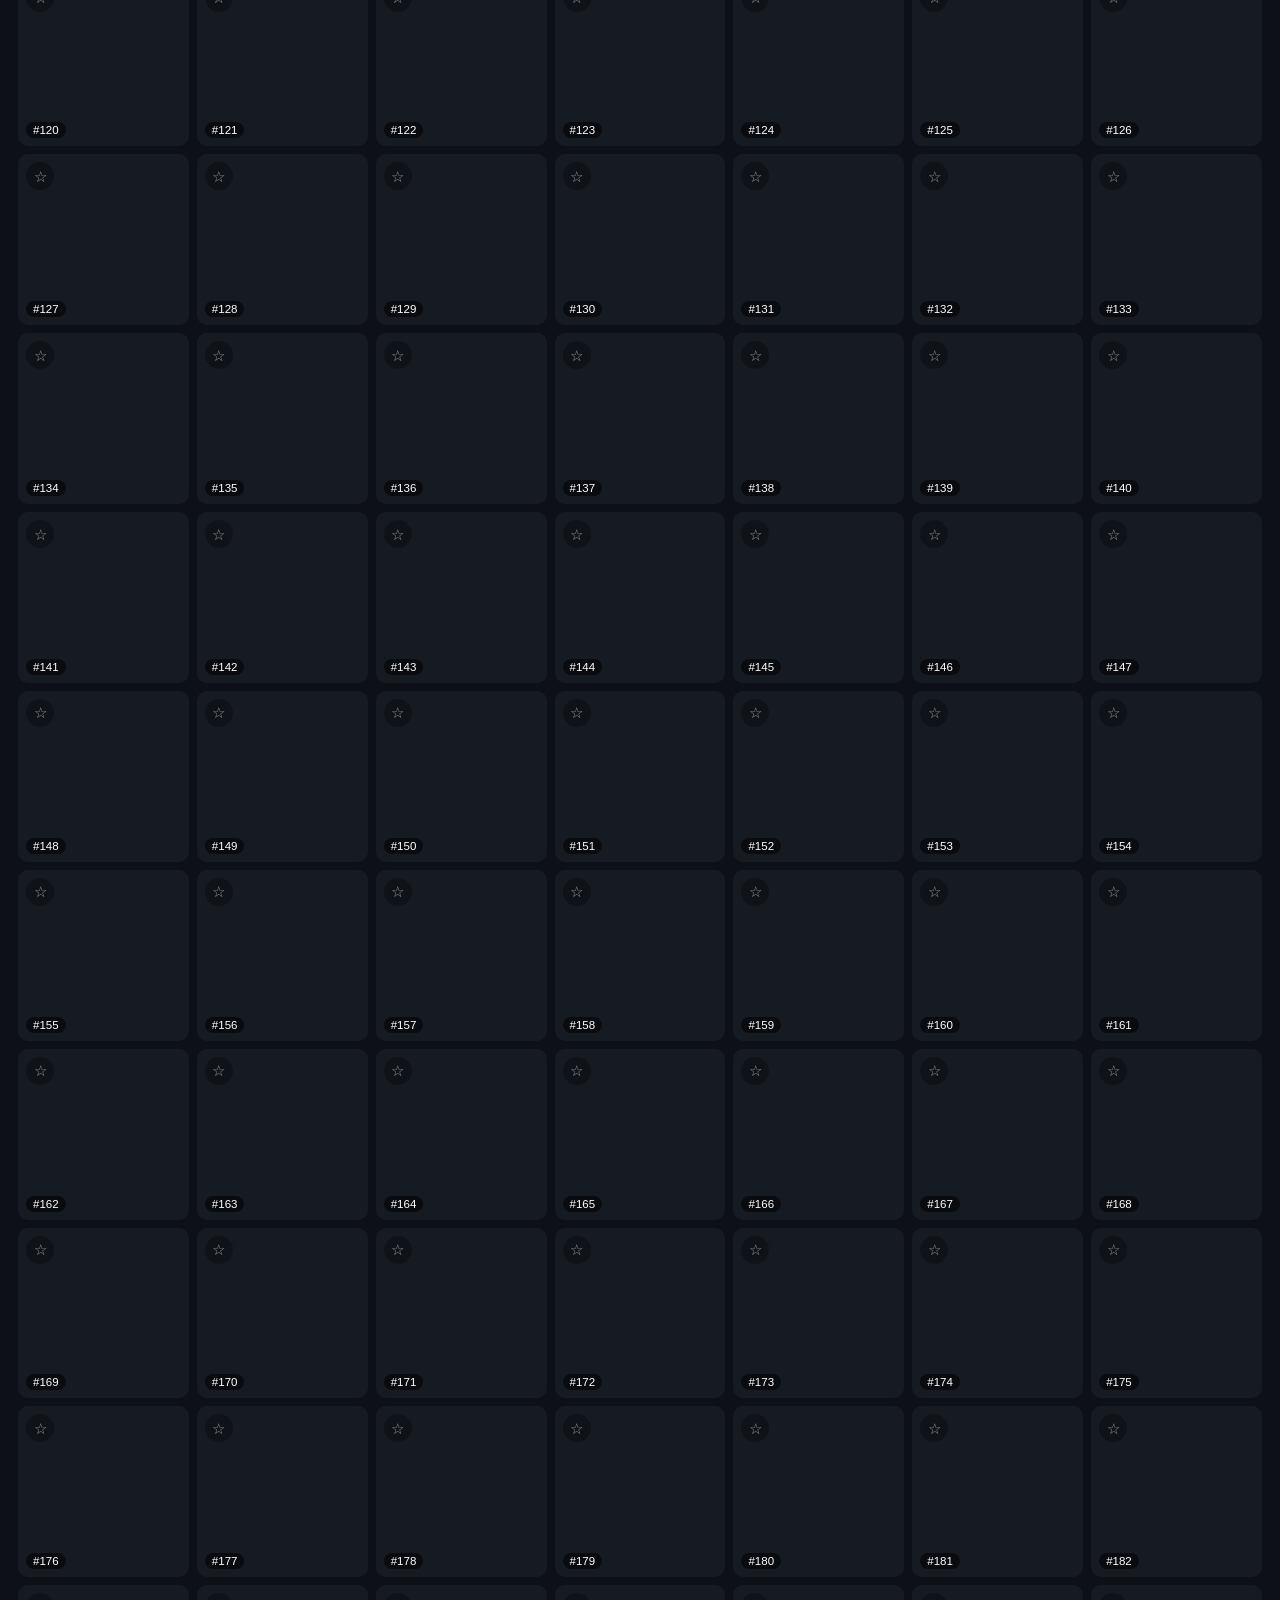
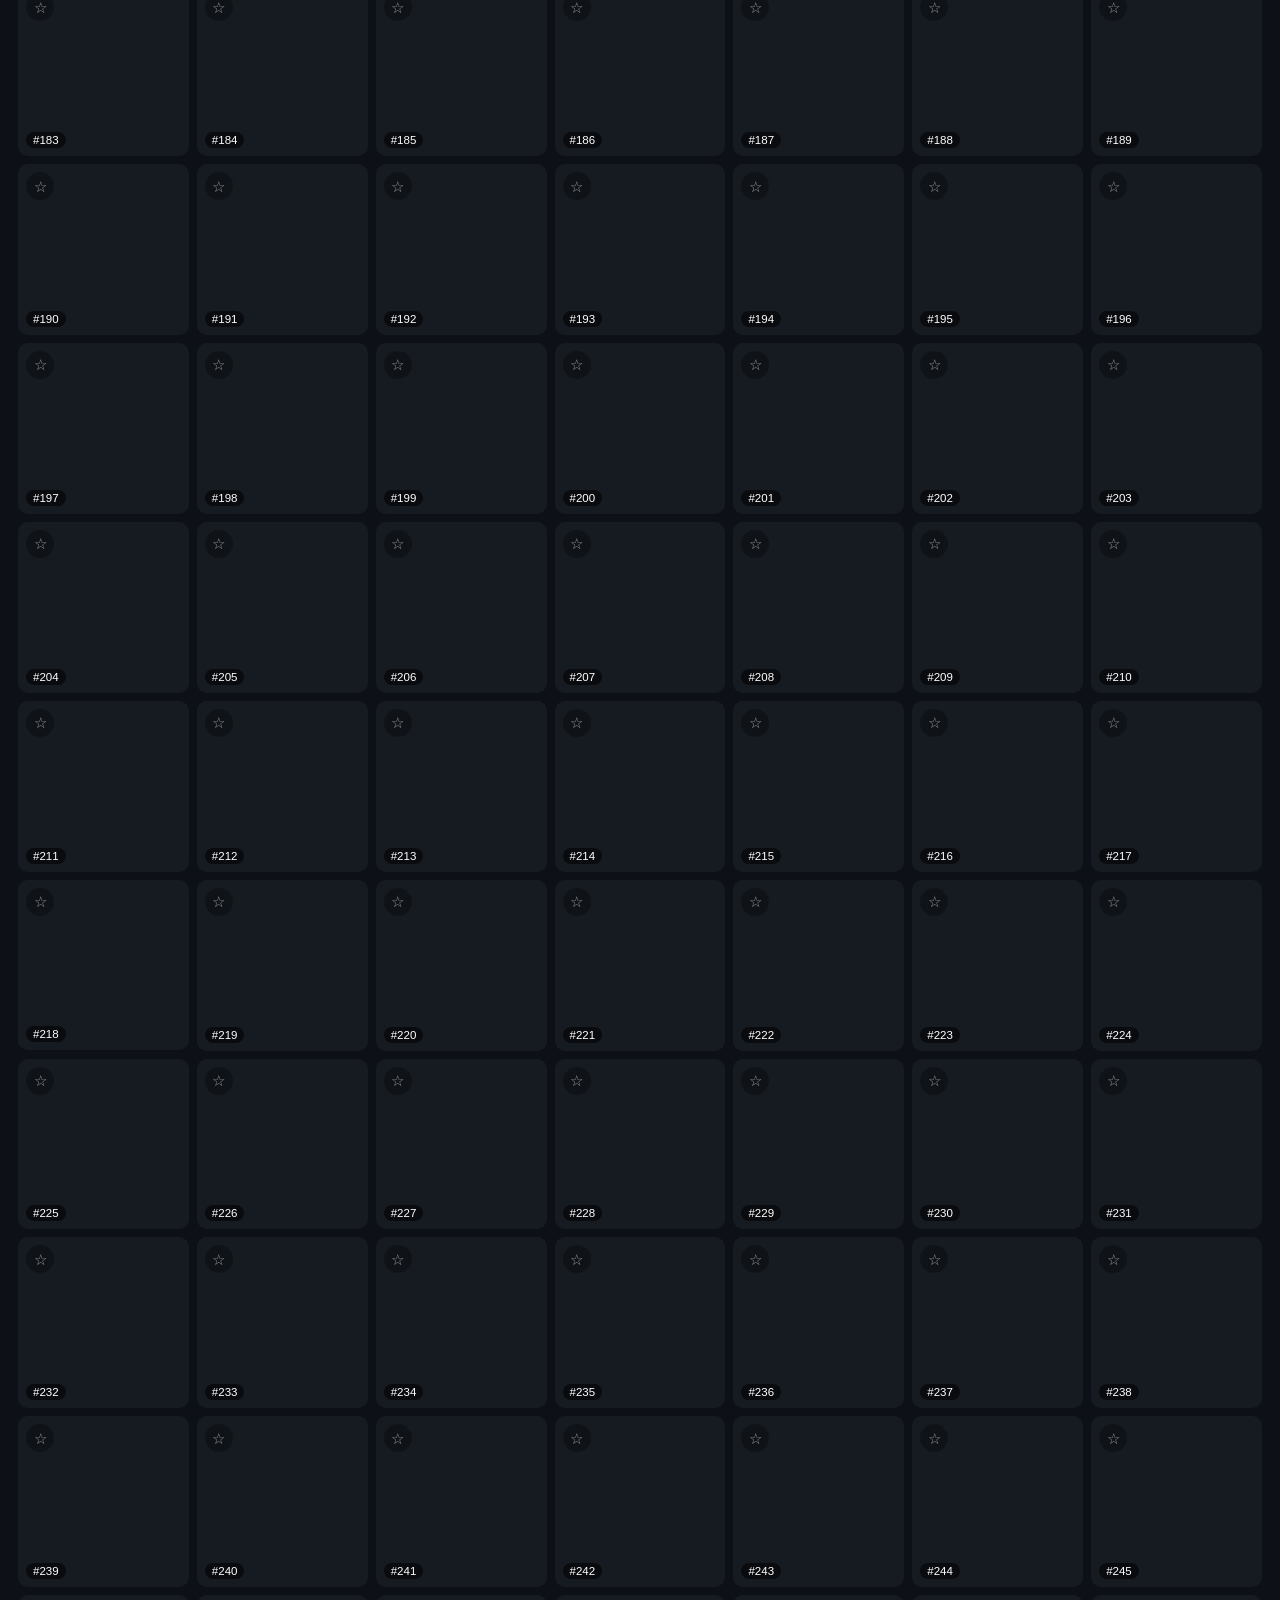
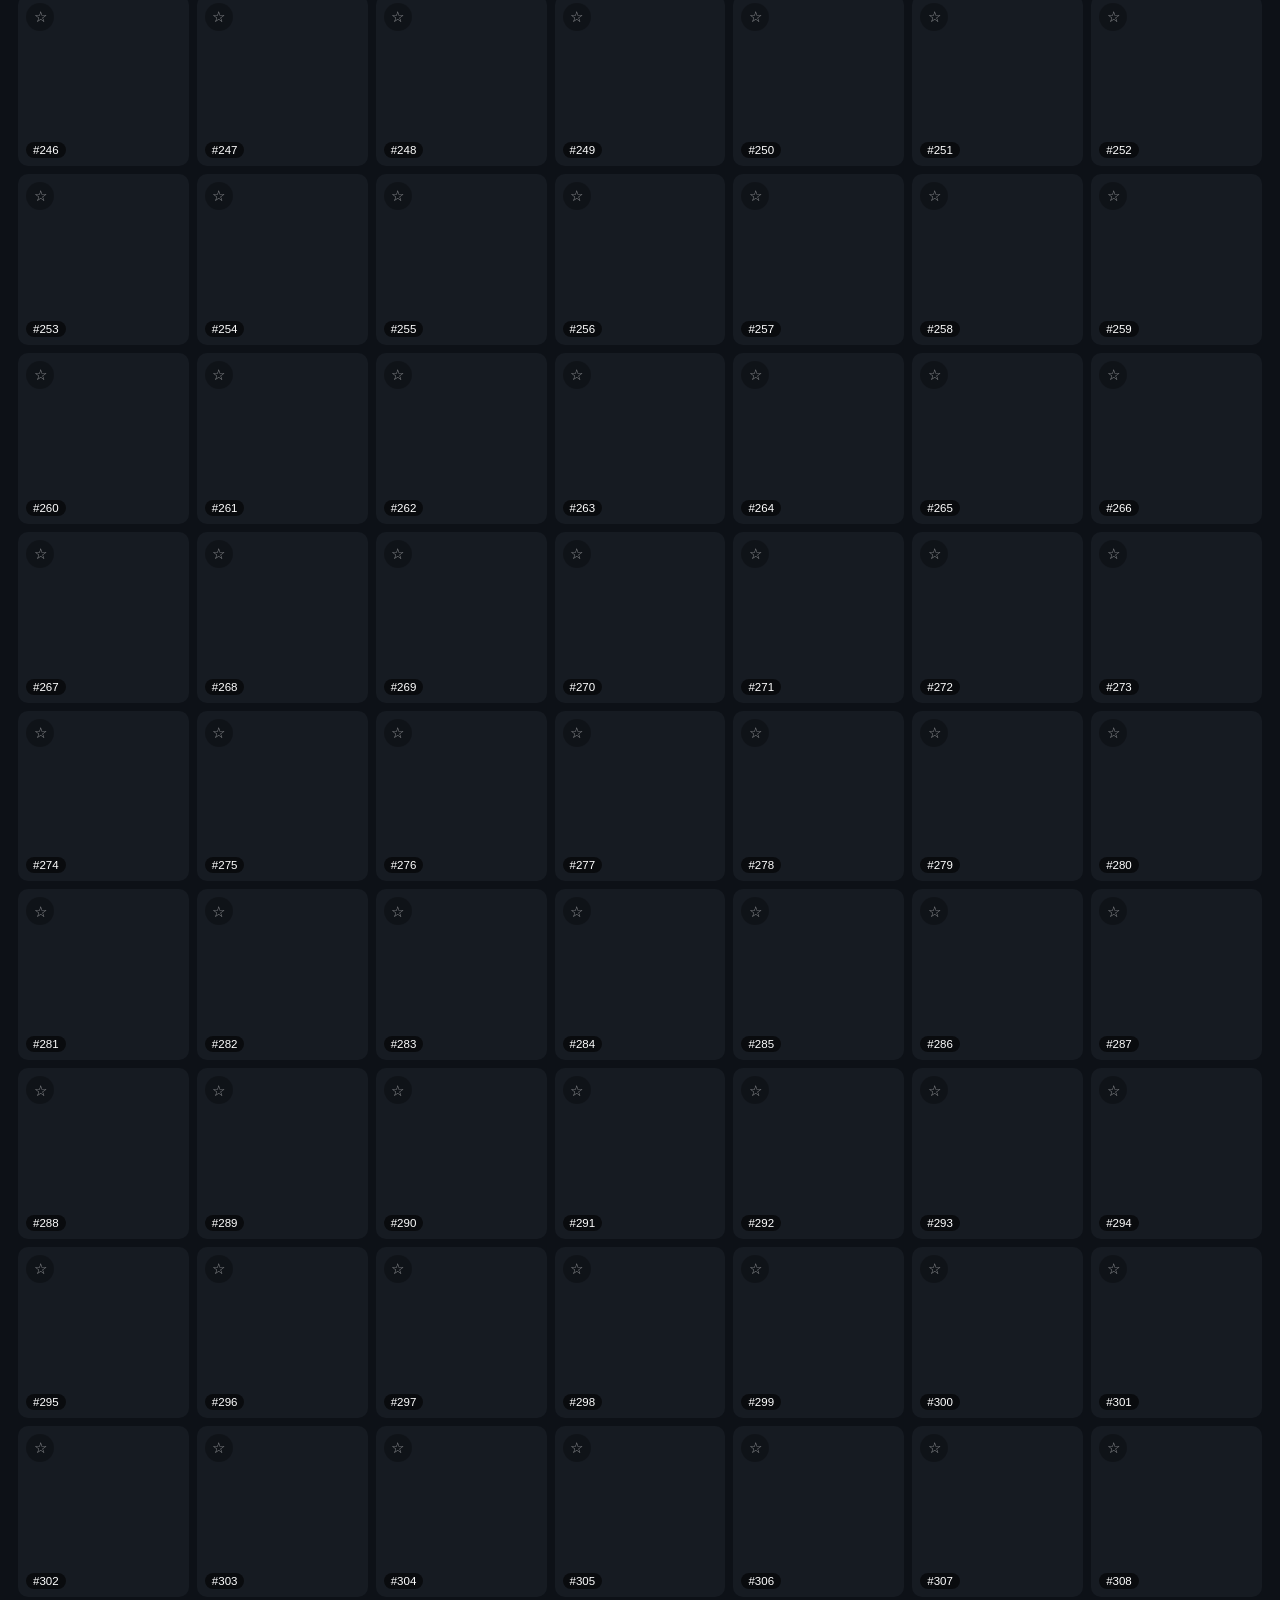
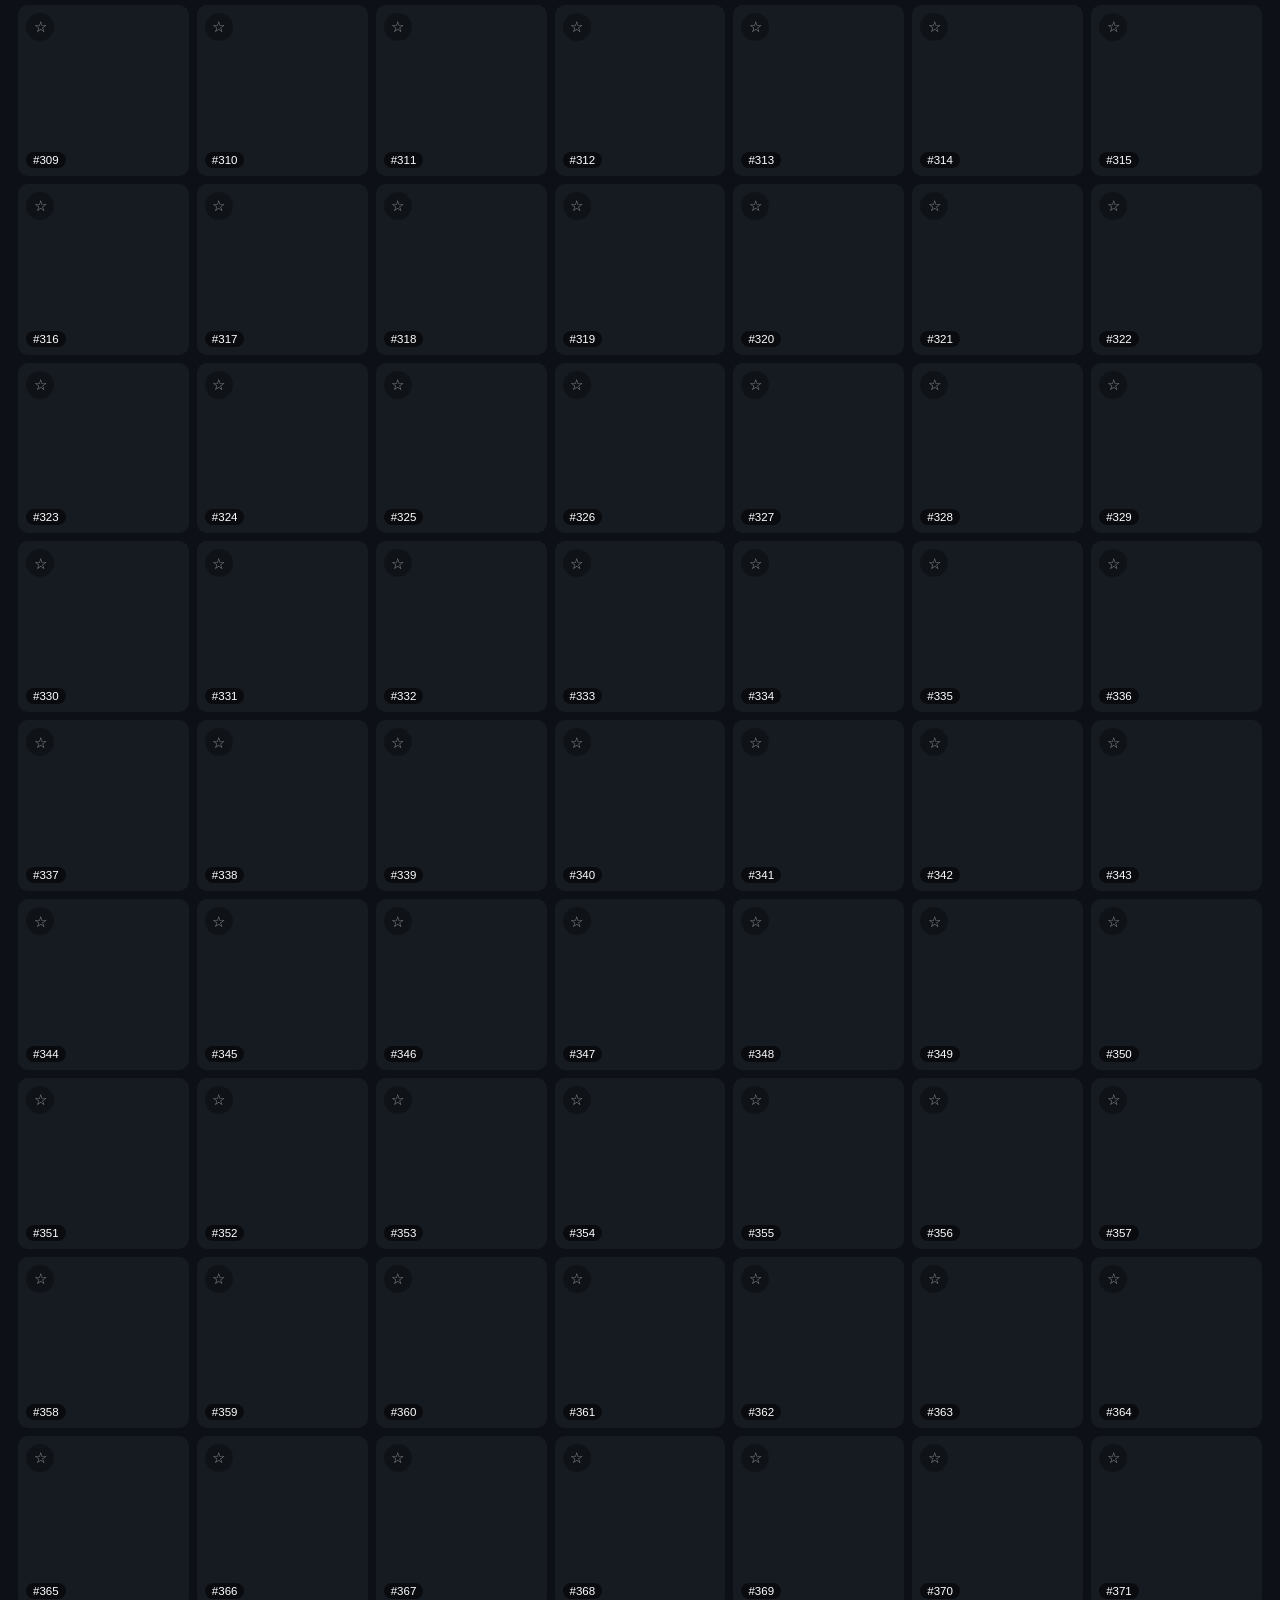
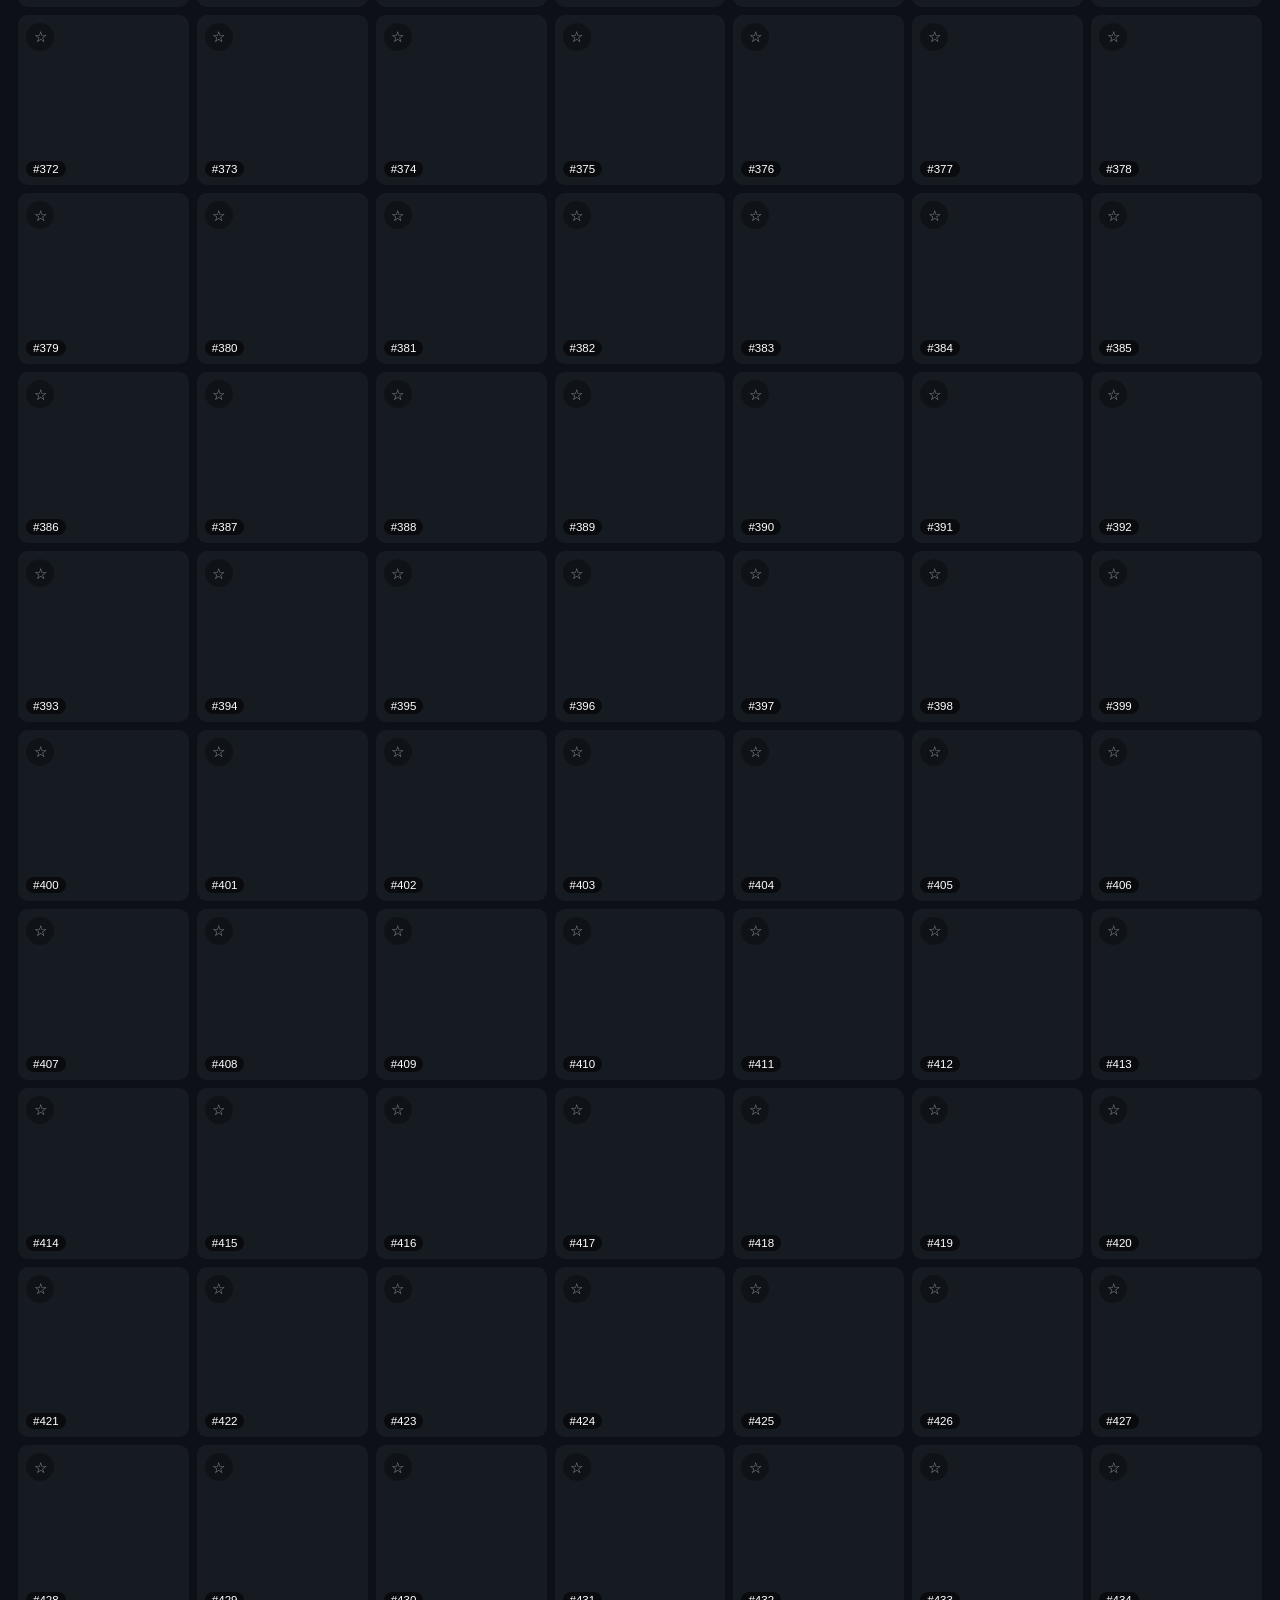
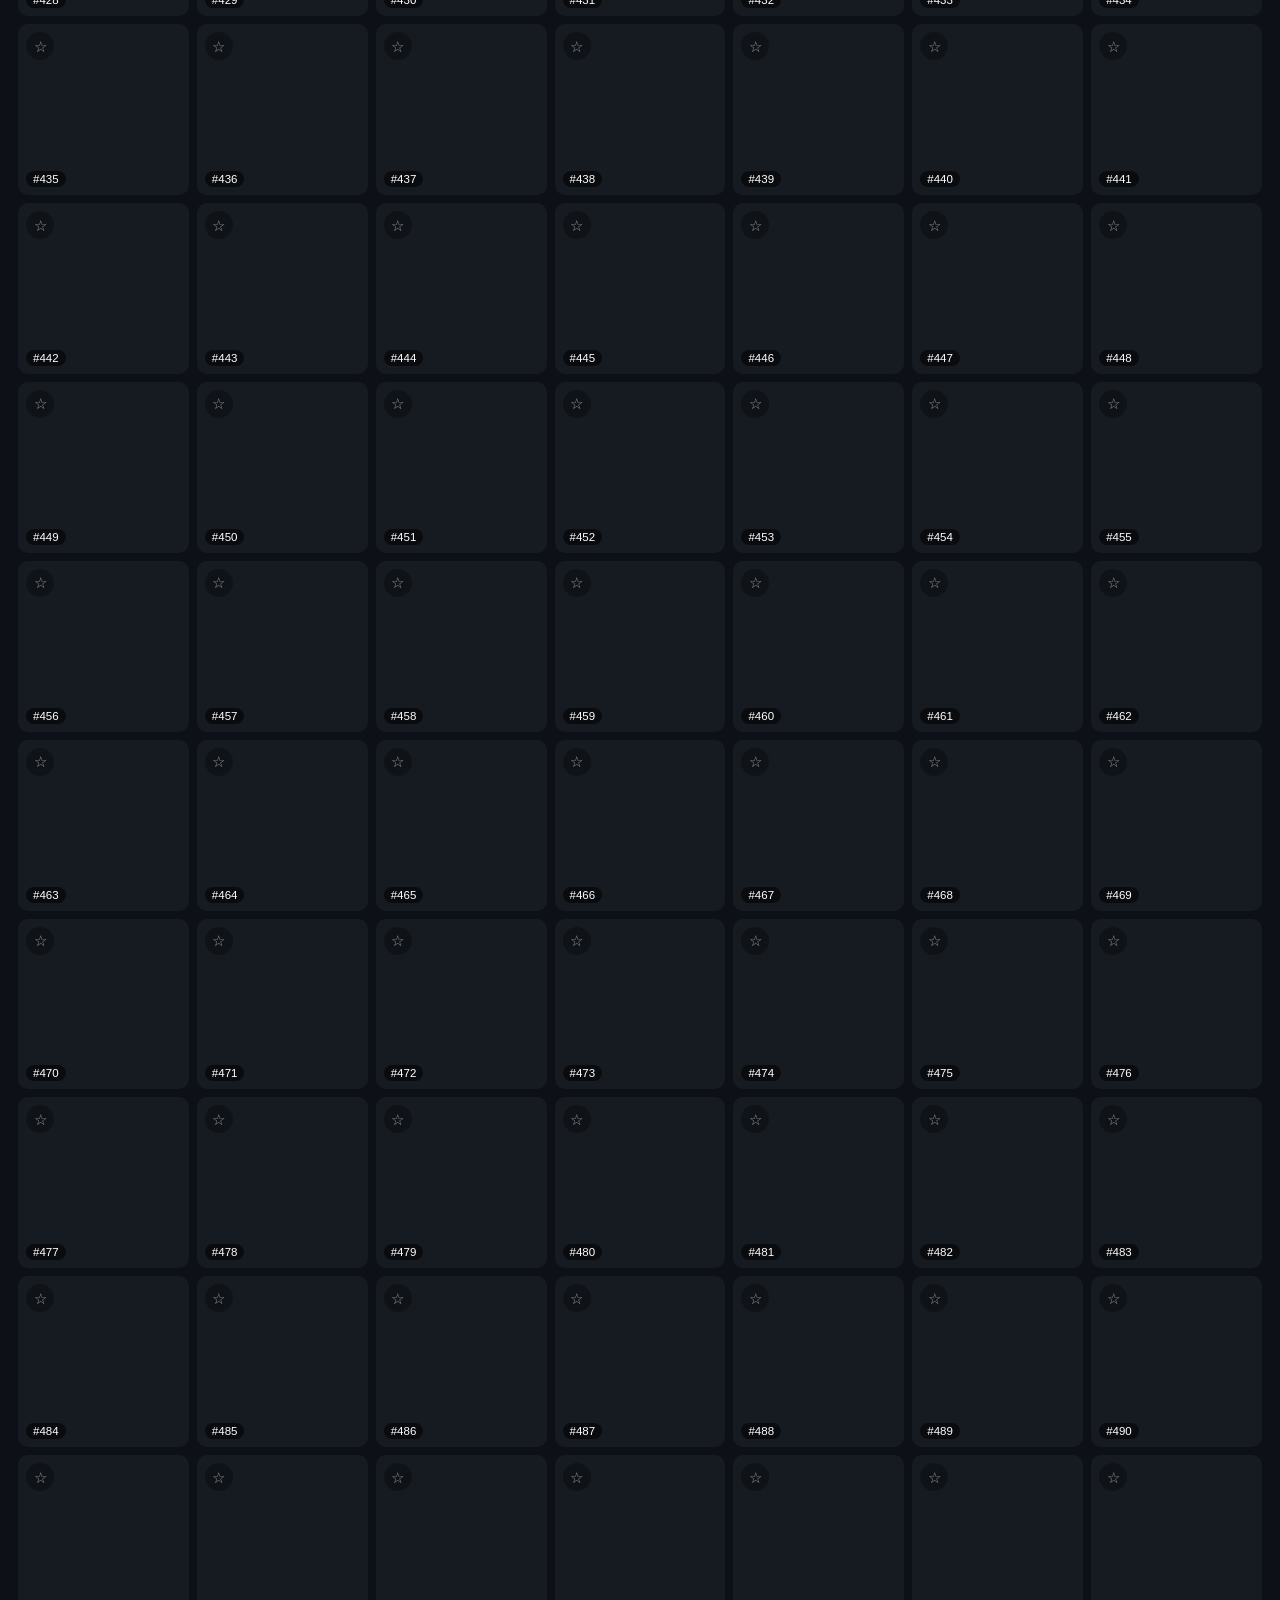
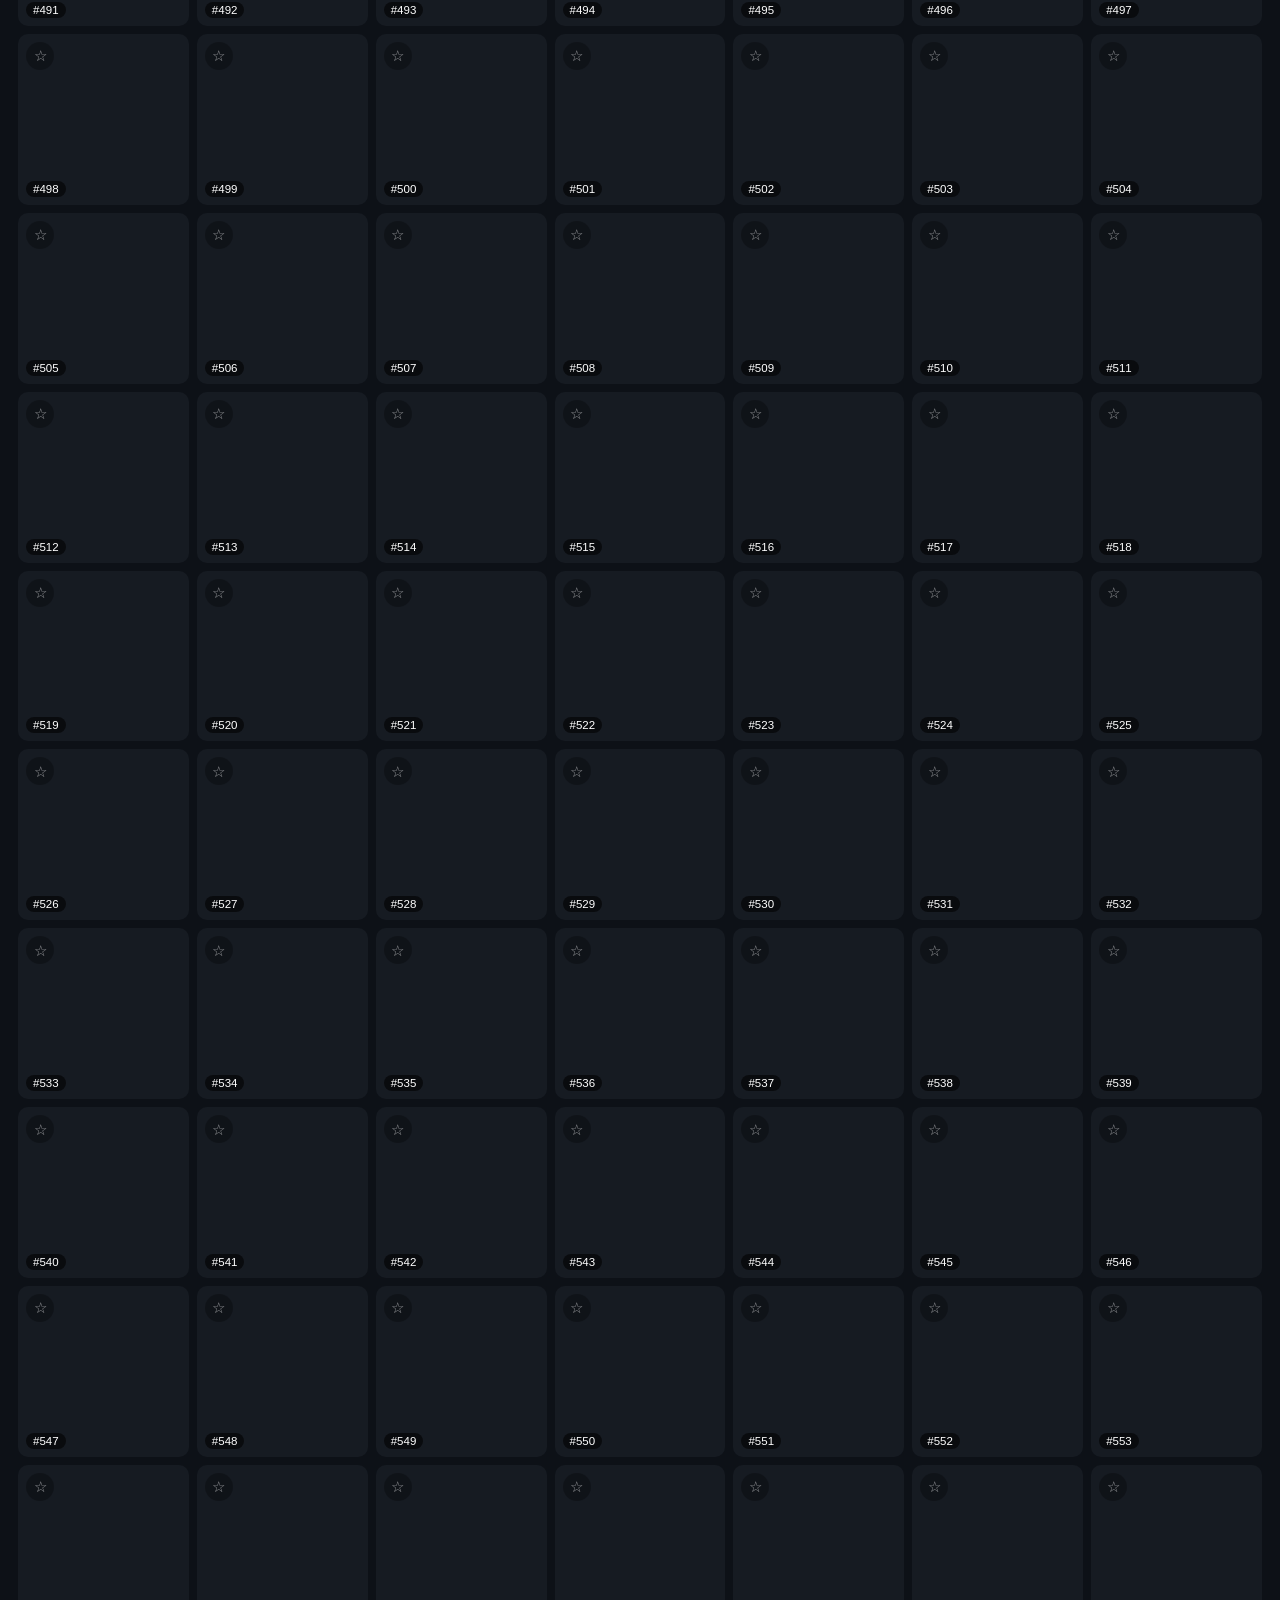
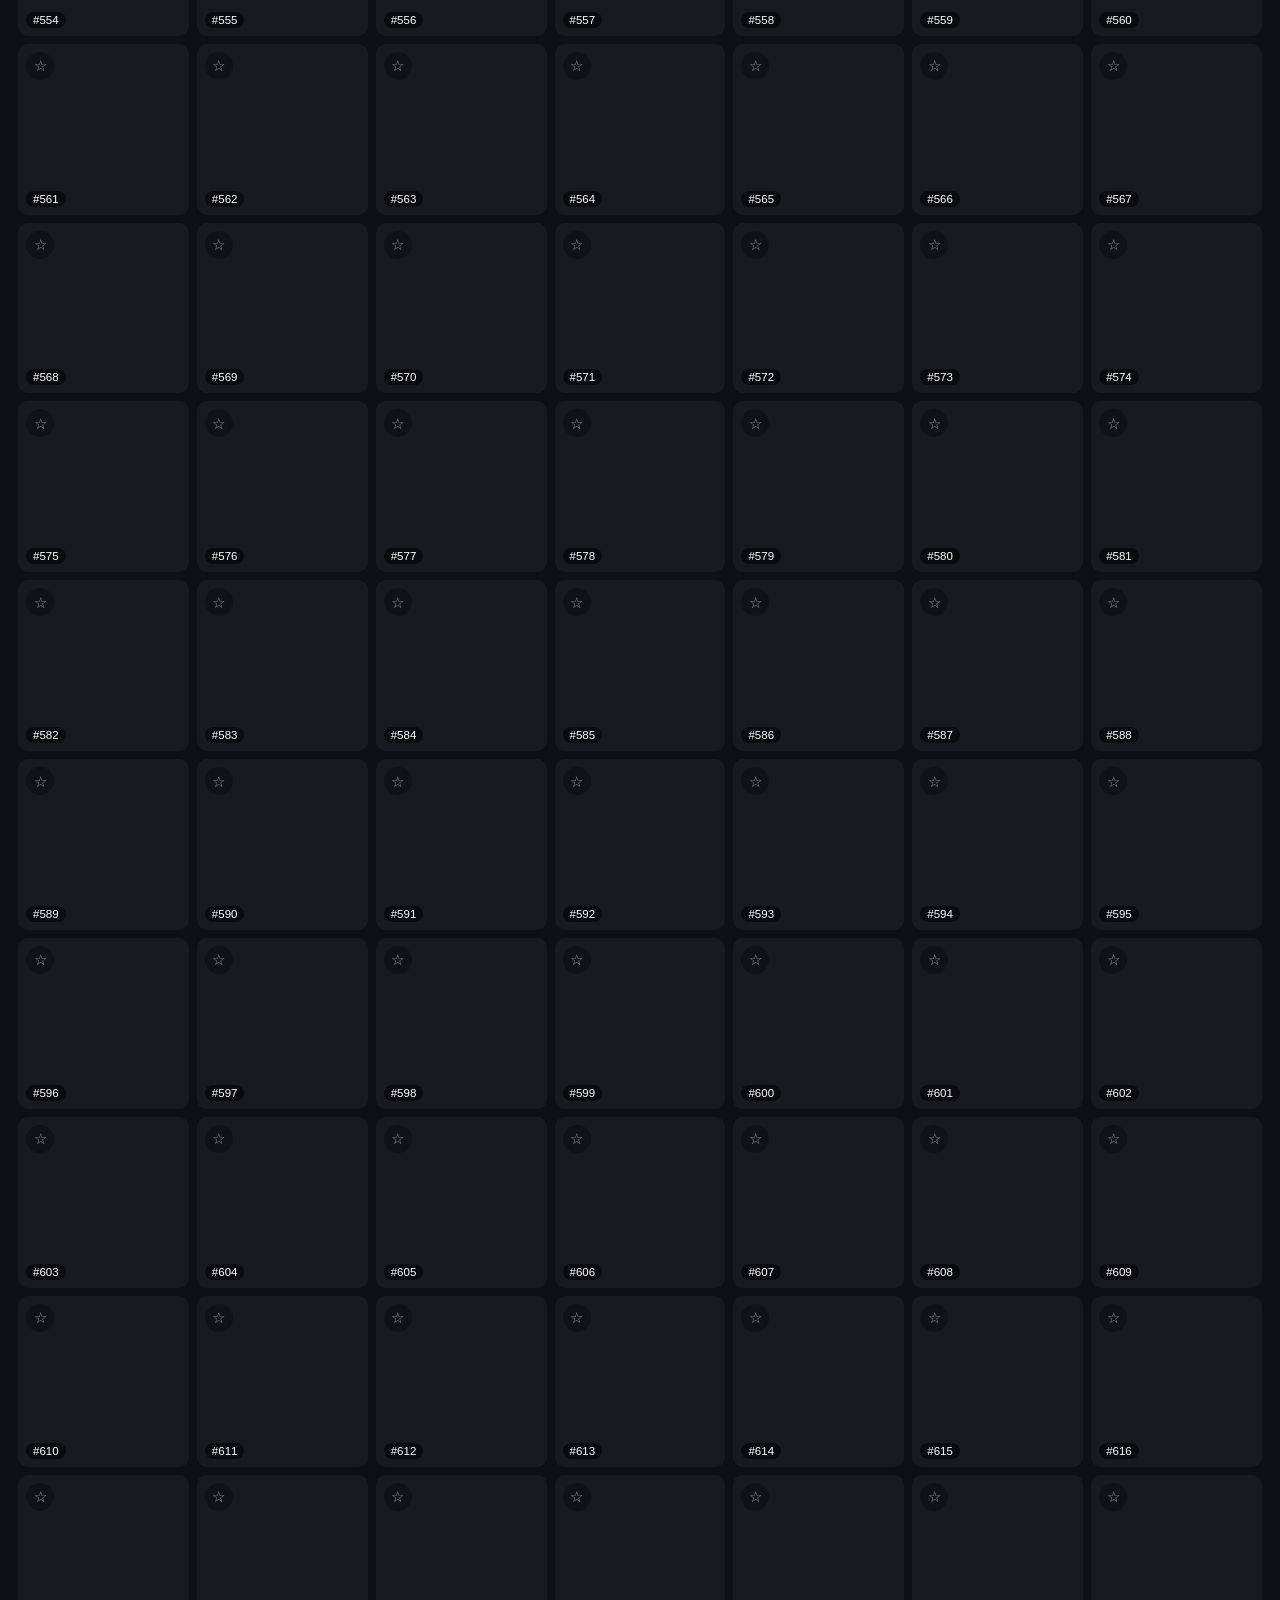
==== commit 89a82050: "ui: icono de descarga + estrella en el botón de descargar favoritas Co-Authored-By: Claude Opus 4.8 " ====
--- a/index.html
+++ b/index.html
@@ -17,7 +17,10 @@
     </div>
     <div class="controls">
       <input id="search" type="search" inputmode="numeric" placeholder="Buscar por nº de foto (ej. 312)" autocomplete="off" />
-      <button id="downloadFavs" class="btn" title="Descargar favoritas">★<span class="btn-text"> Descargar favoritas</span></button>
+      <button id="downloadFavs" class="btn" title="Descargar favoritas">
+        <svg class="ic" viewBox="0 0 16 16" width="15" height="15" aria-hidden="true"><path fill="currentColor" d="M8 1a.75.75 0 0 1 .75.75v6.69l2.22-2.22a.75.75 0 1 1 1.06 1.06l-3.5 3.5a.75.75 0 0 1-1.06 0l-3.5-3.5a.75.75 0 1 1 1.06-1.06l2.22 2.22V1.75A.75.75 0 0 1 8 1Z"/><path fill="currentColor" d="M2.75 10a.75.75 0 0 1 .75.75v2.5c0 .138.112.25.25.25h8.5a.25.25 0 0 0 .25-.25v-2.5a.75.75 0 0 1 1.5 0v2.5A1.75 1.75 0 0 1 12.25 15h-8.5A1.75 1.75 0 0 1 2 13.25v-2.5A.75.75 0 0 1 2.75 10Z"/></svg>
+        <span class="star">★</span><span class="btn-text">Descargar favoritas</span>
+      </button>
     </div>
   </div>
 </header>
--- a/styles.css
+++ b/styles.css
@@ -89,6 +89,15 @@
 .btn-primary { background: var(--accent); border-color: var(--accent); color: #fff; }
 .btn-primary:hover { background: var(--accent-hover); }
 .btn-ghost { background: transparent; }
+
+/* Botón de descargar favoritas: icono de descarga + estrella (+ texto) */
+#downloadFavs {
+  display: inline-flex;
+  align-items: center;
+  gap: 5px;
+}
+#downloadFavs .ic { display: block; }
+#downloadFavs .star { color: #e3b341; }
 .btn.active { background: var(--accent); border-color: var(--accent); color: #fff; }
 
 /* Selection bar */
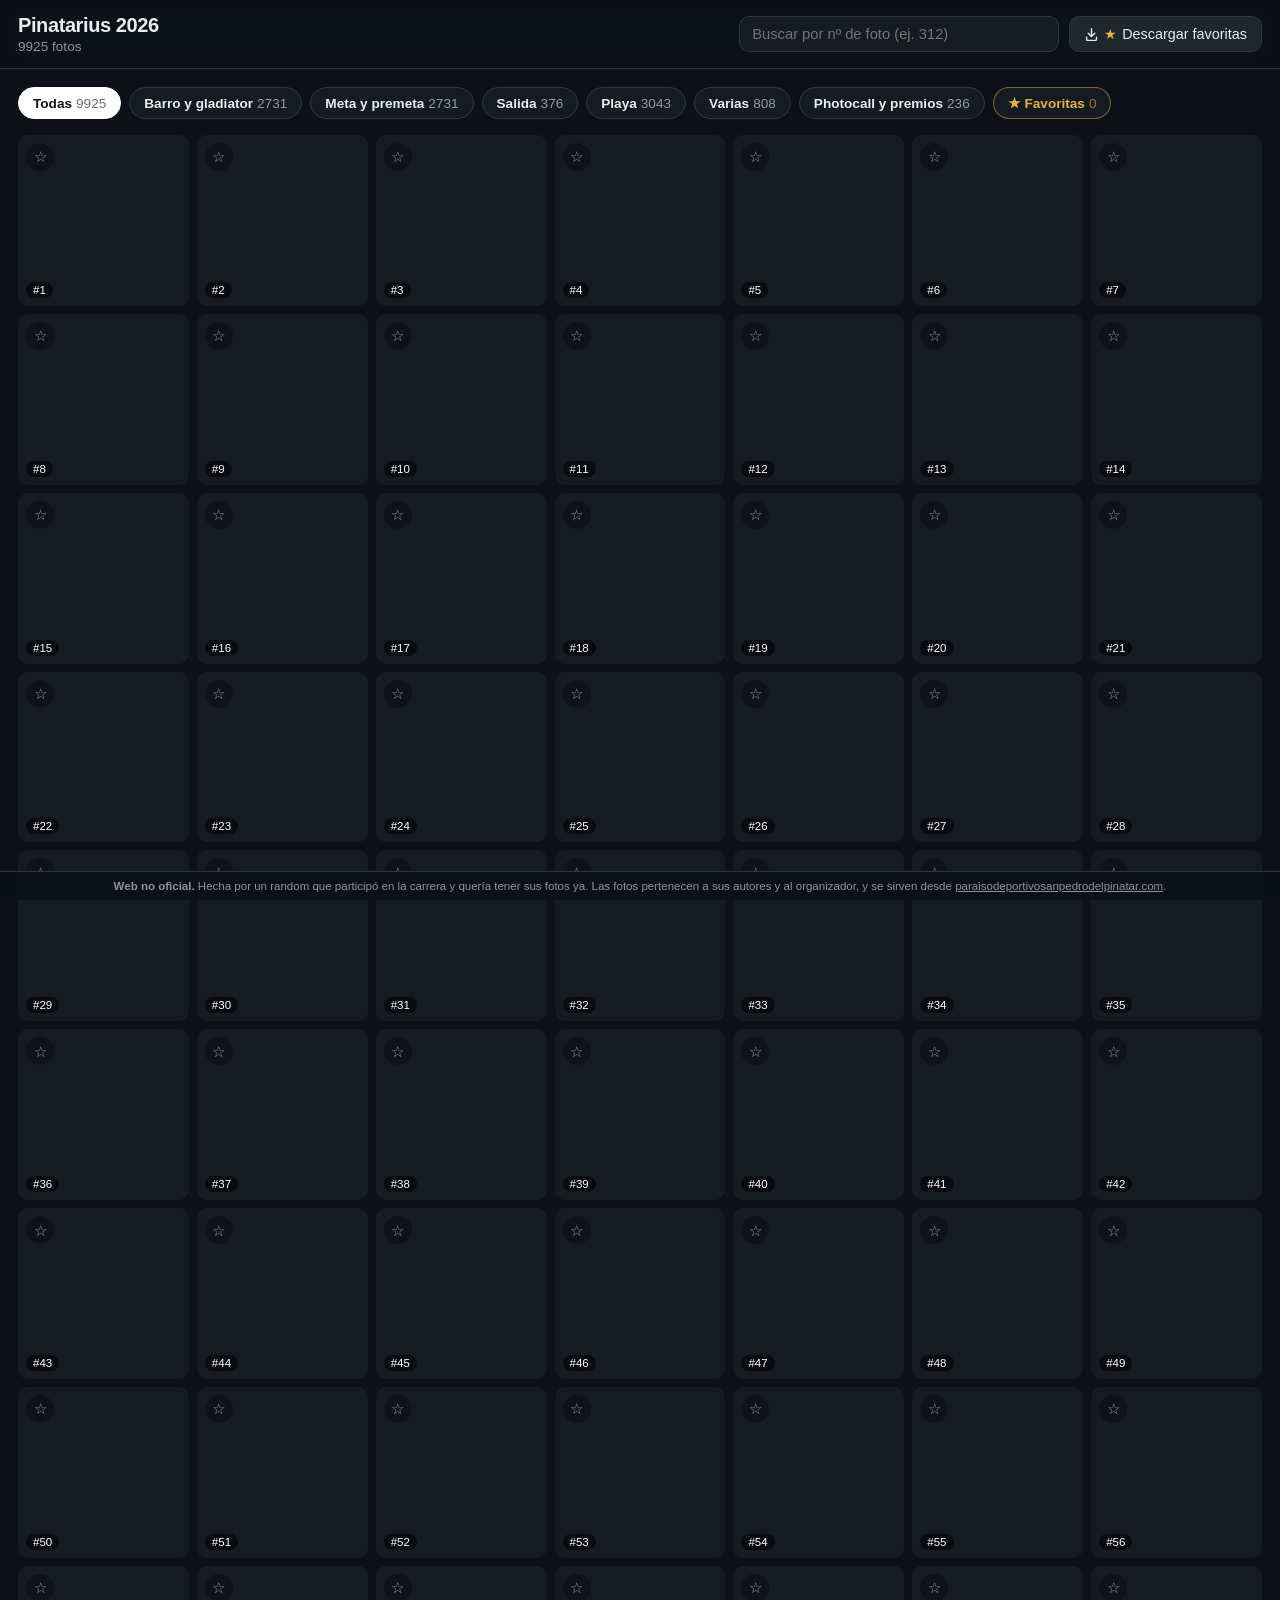
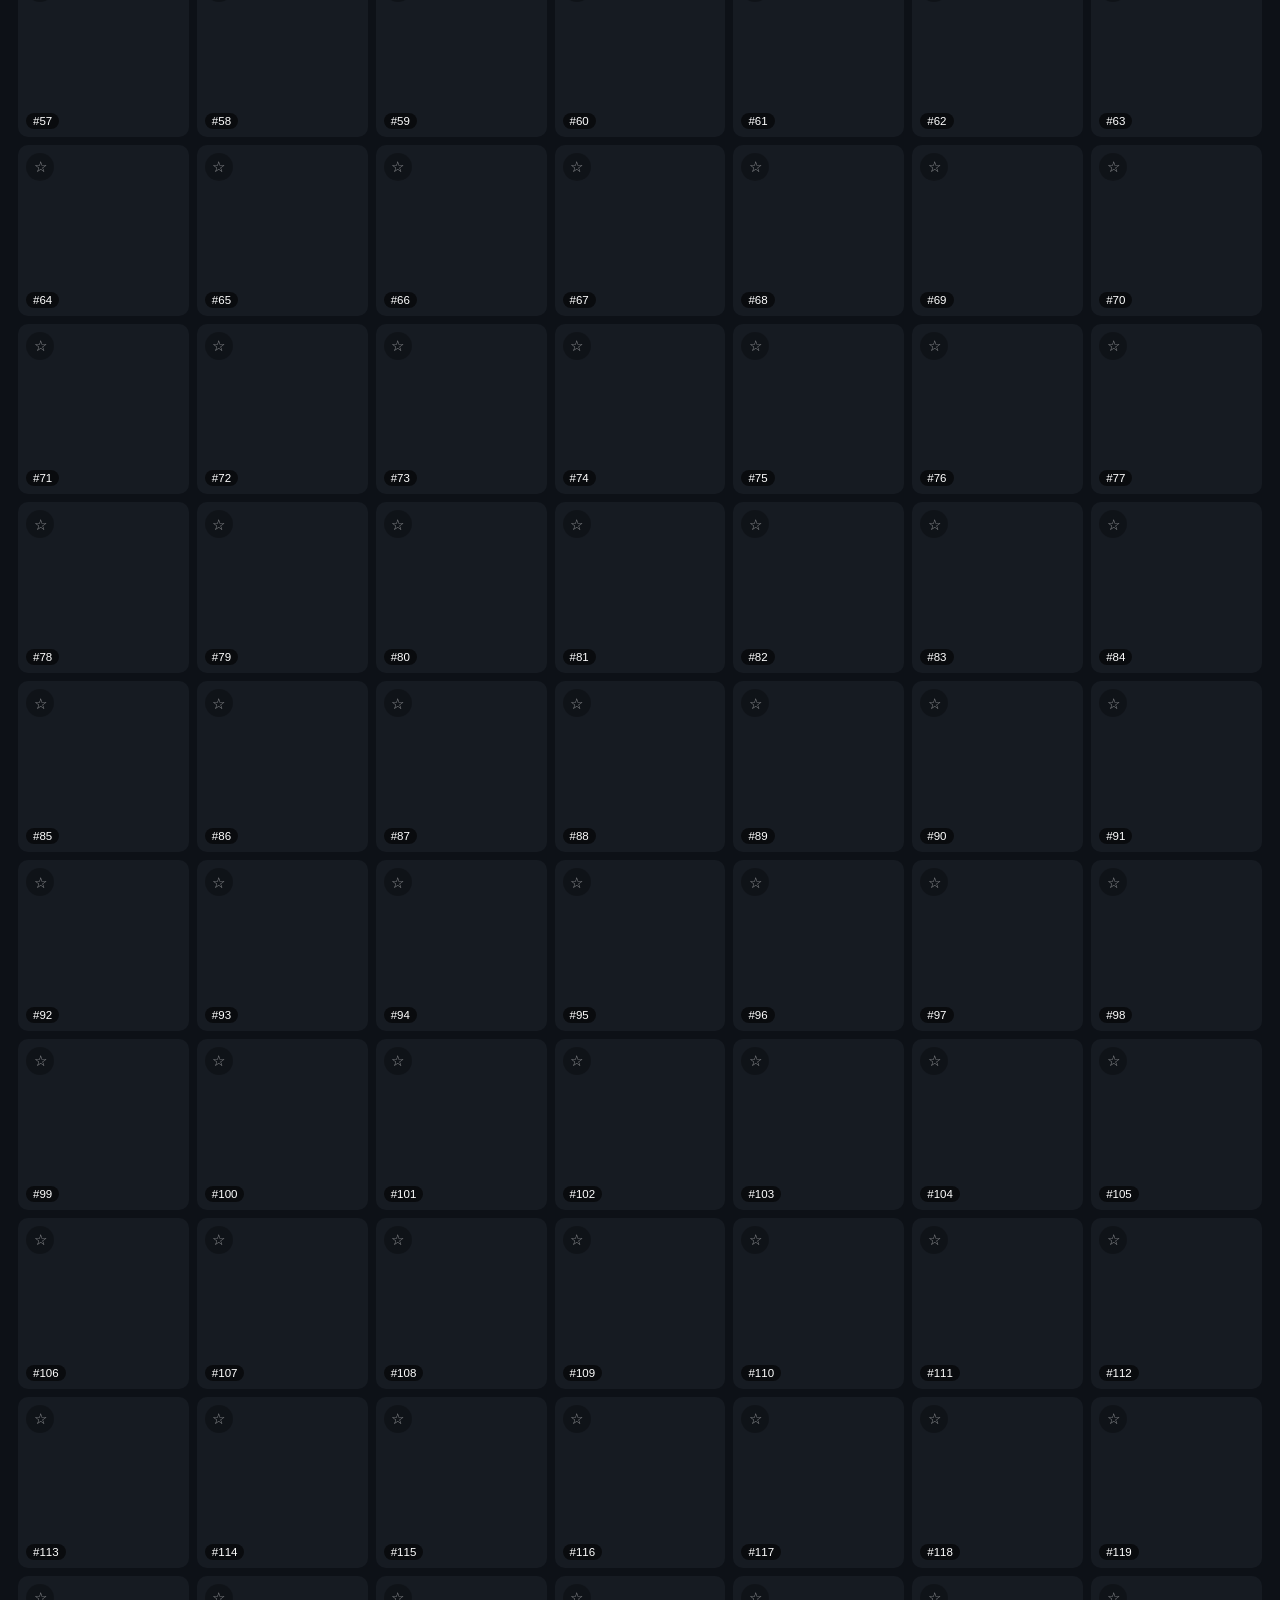
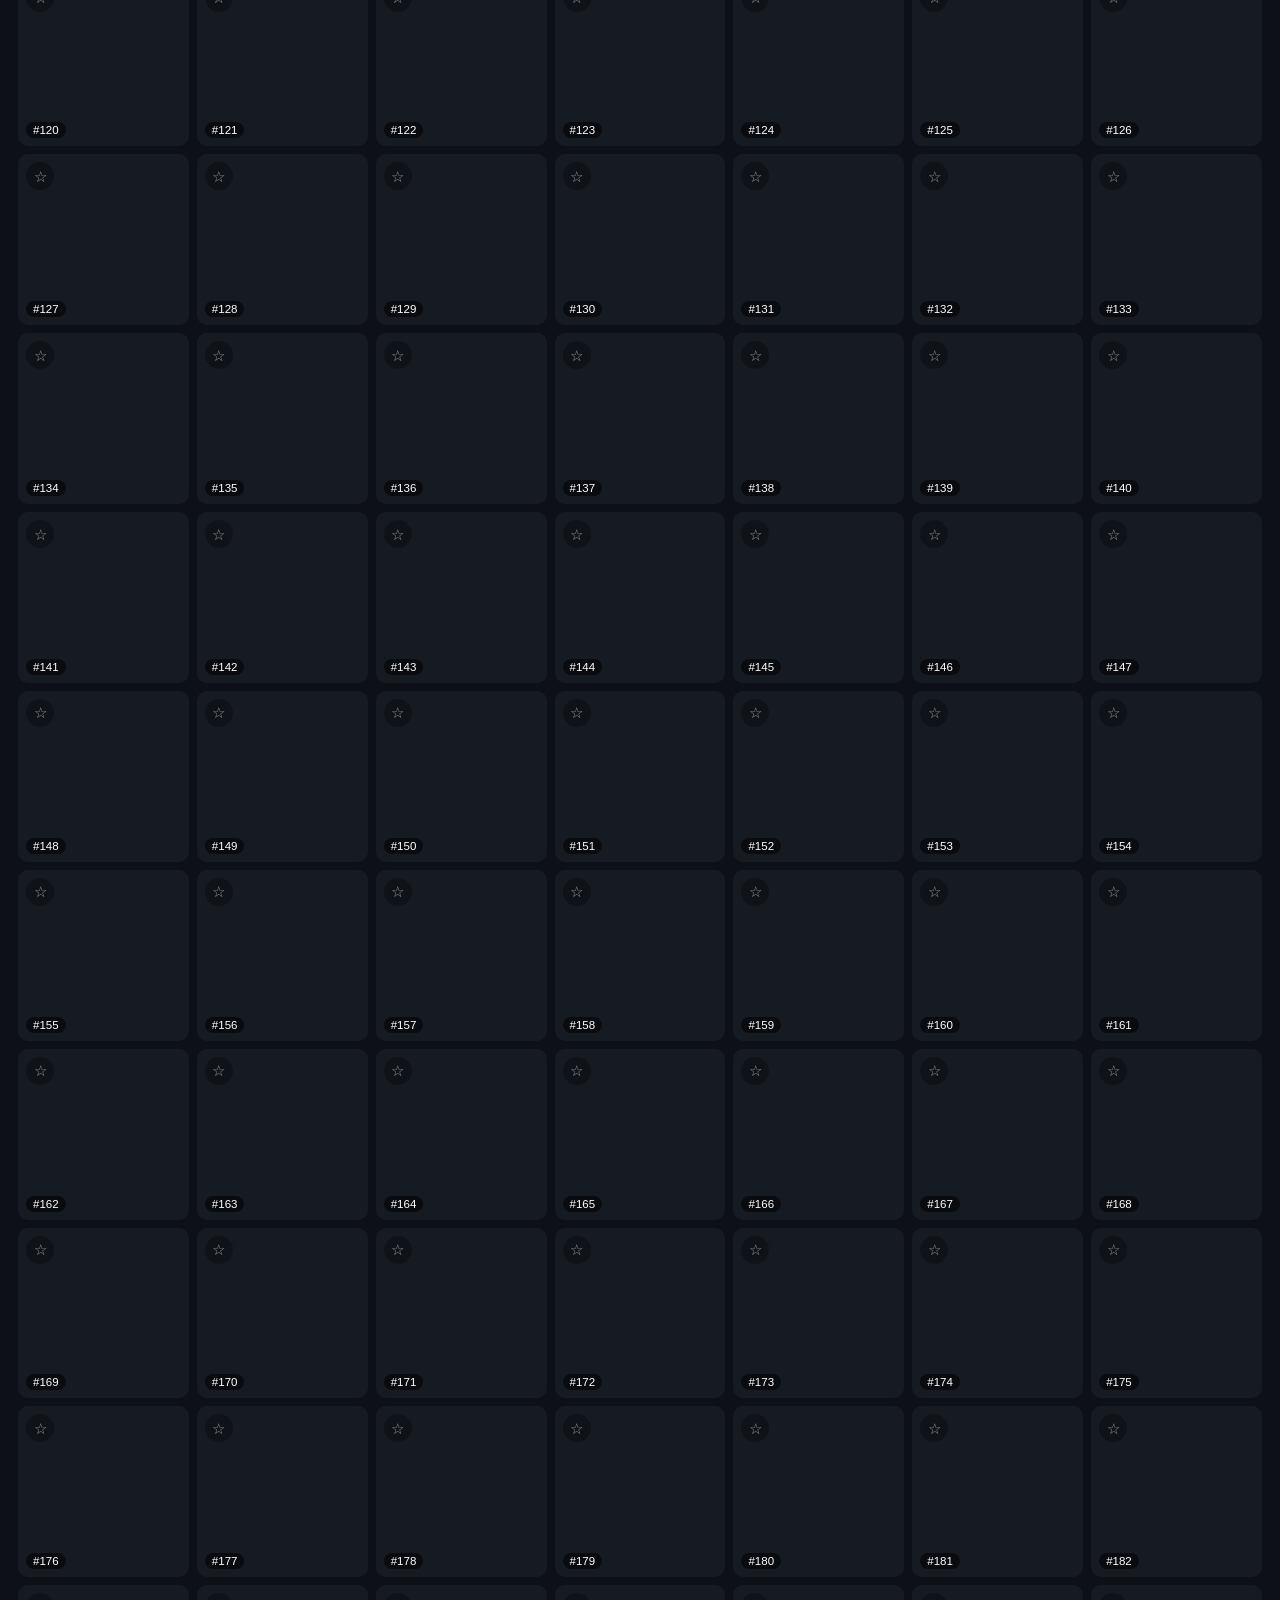
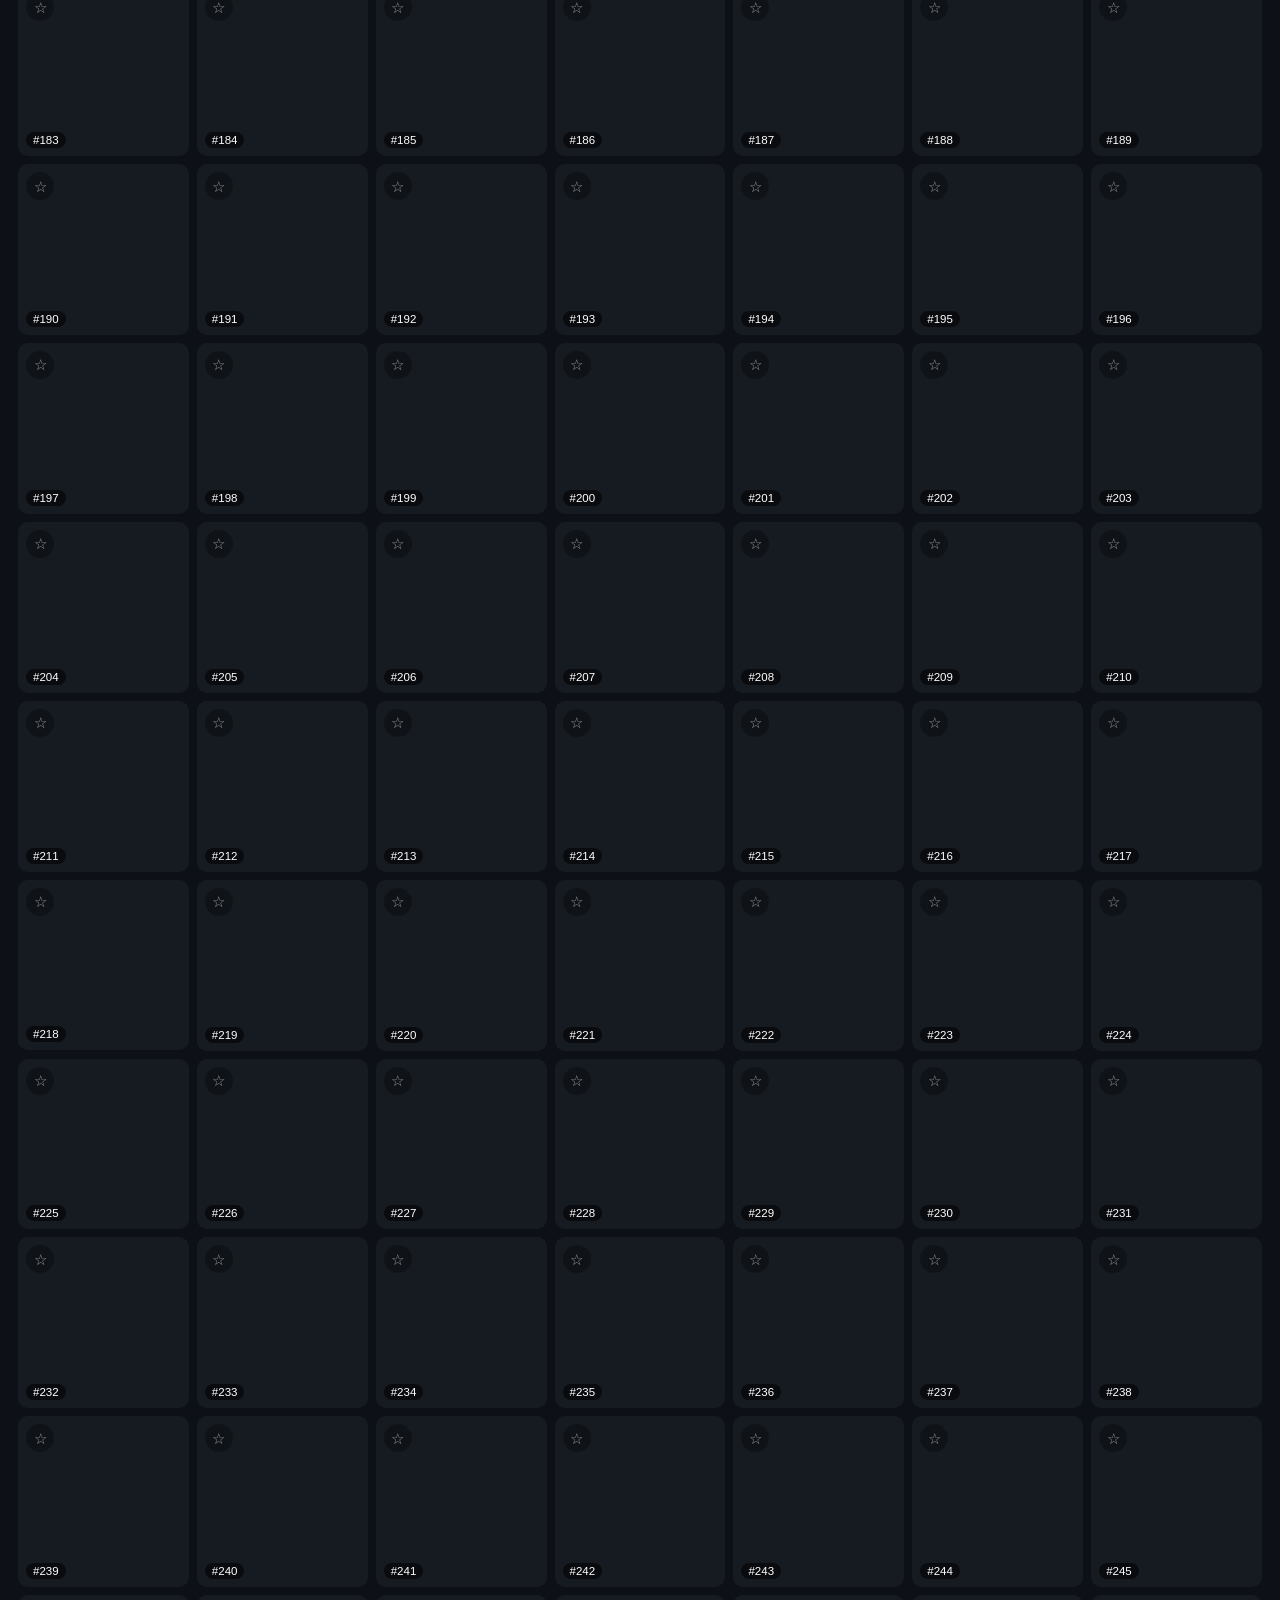
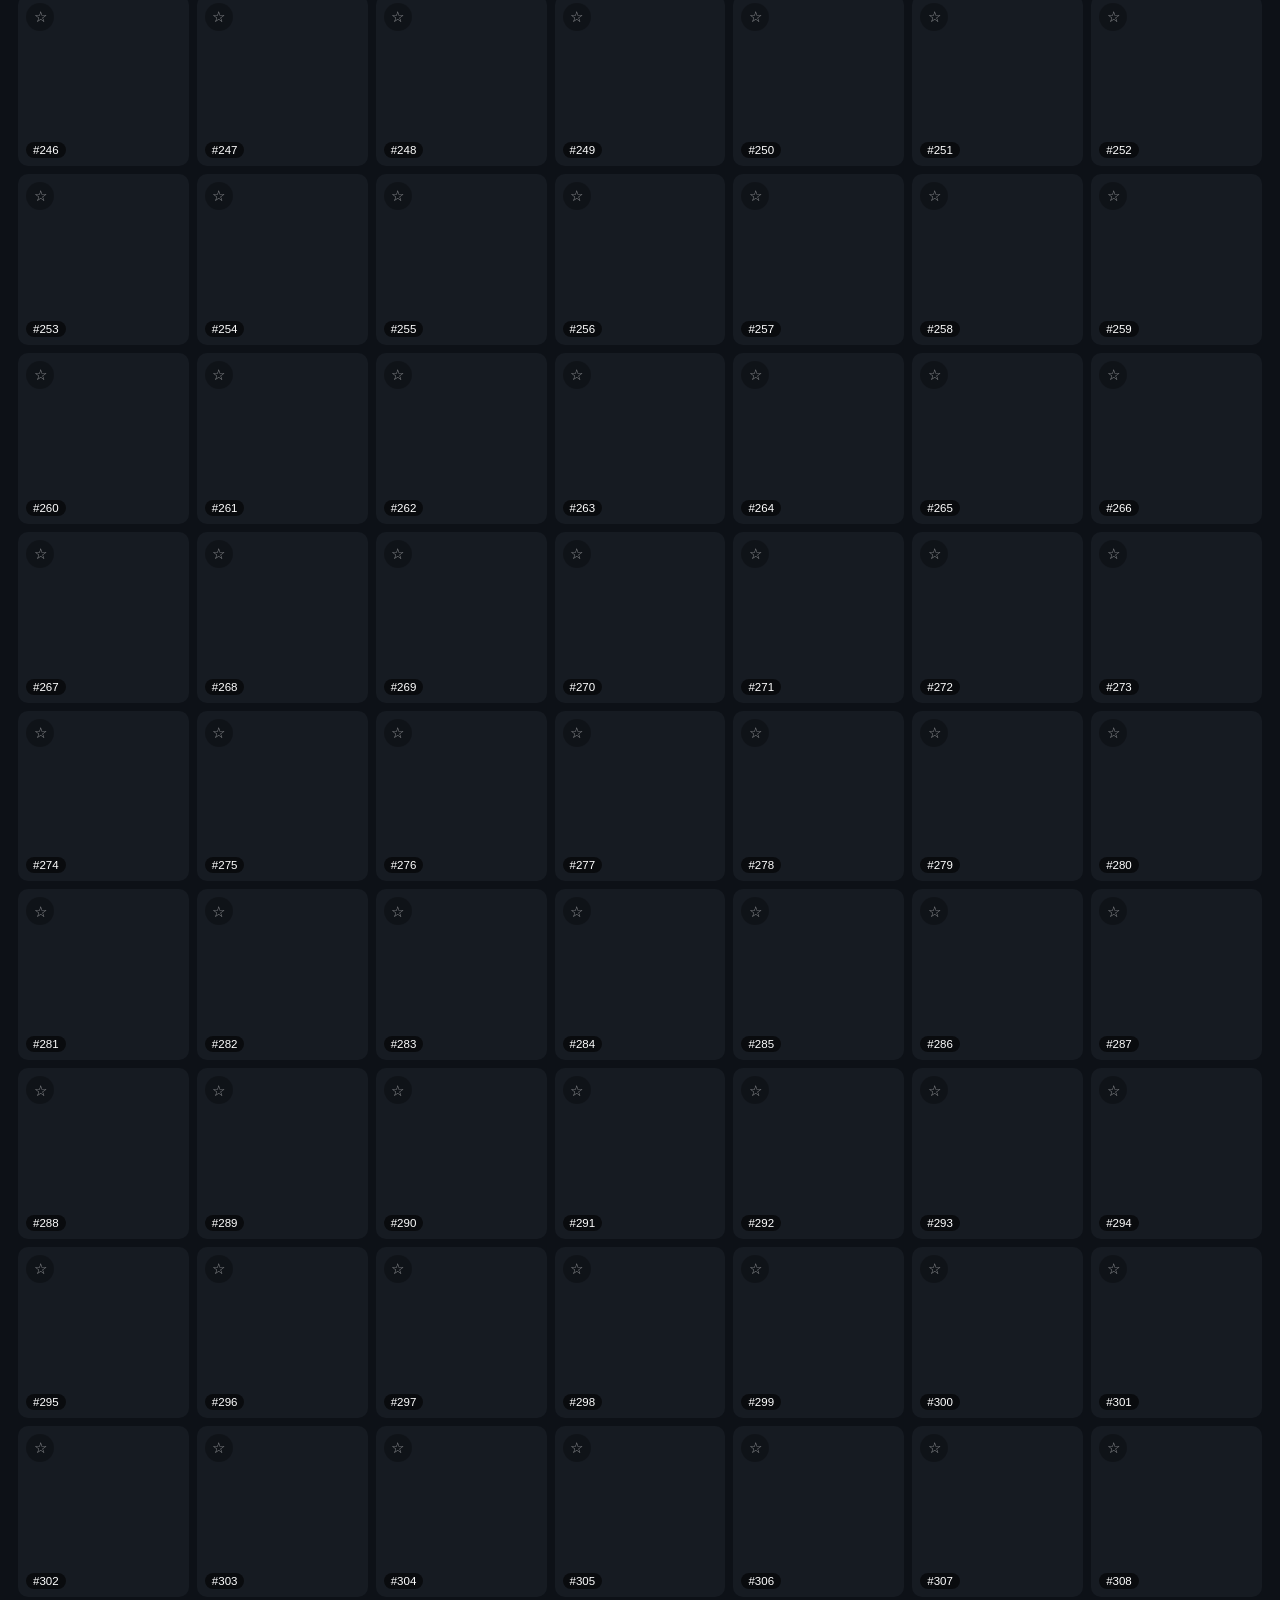
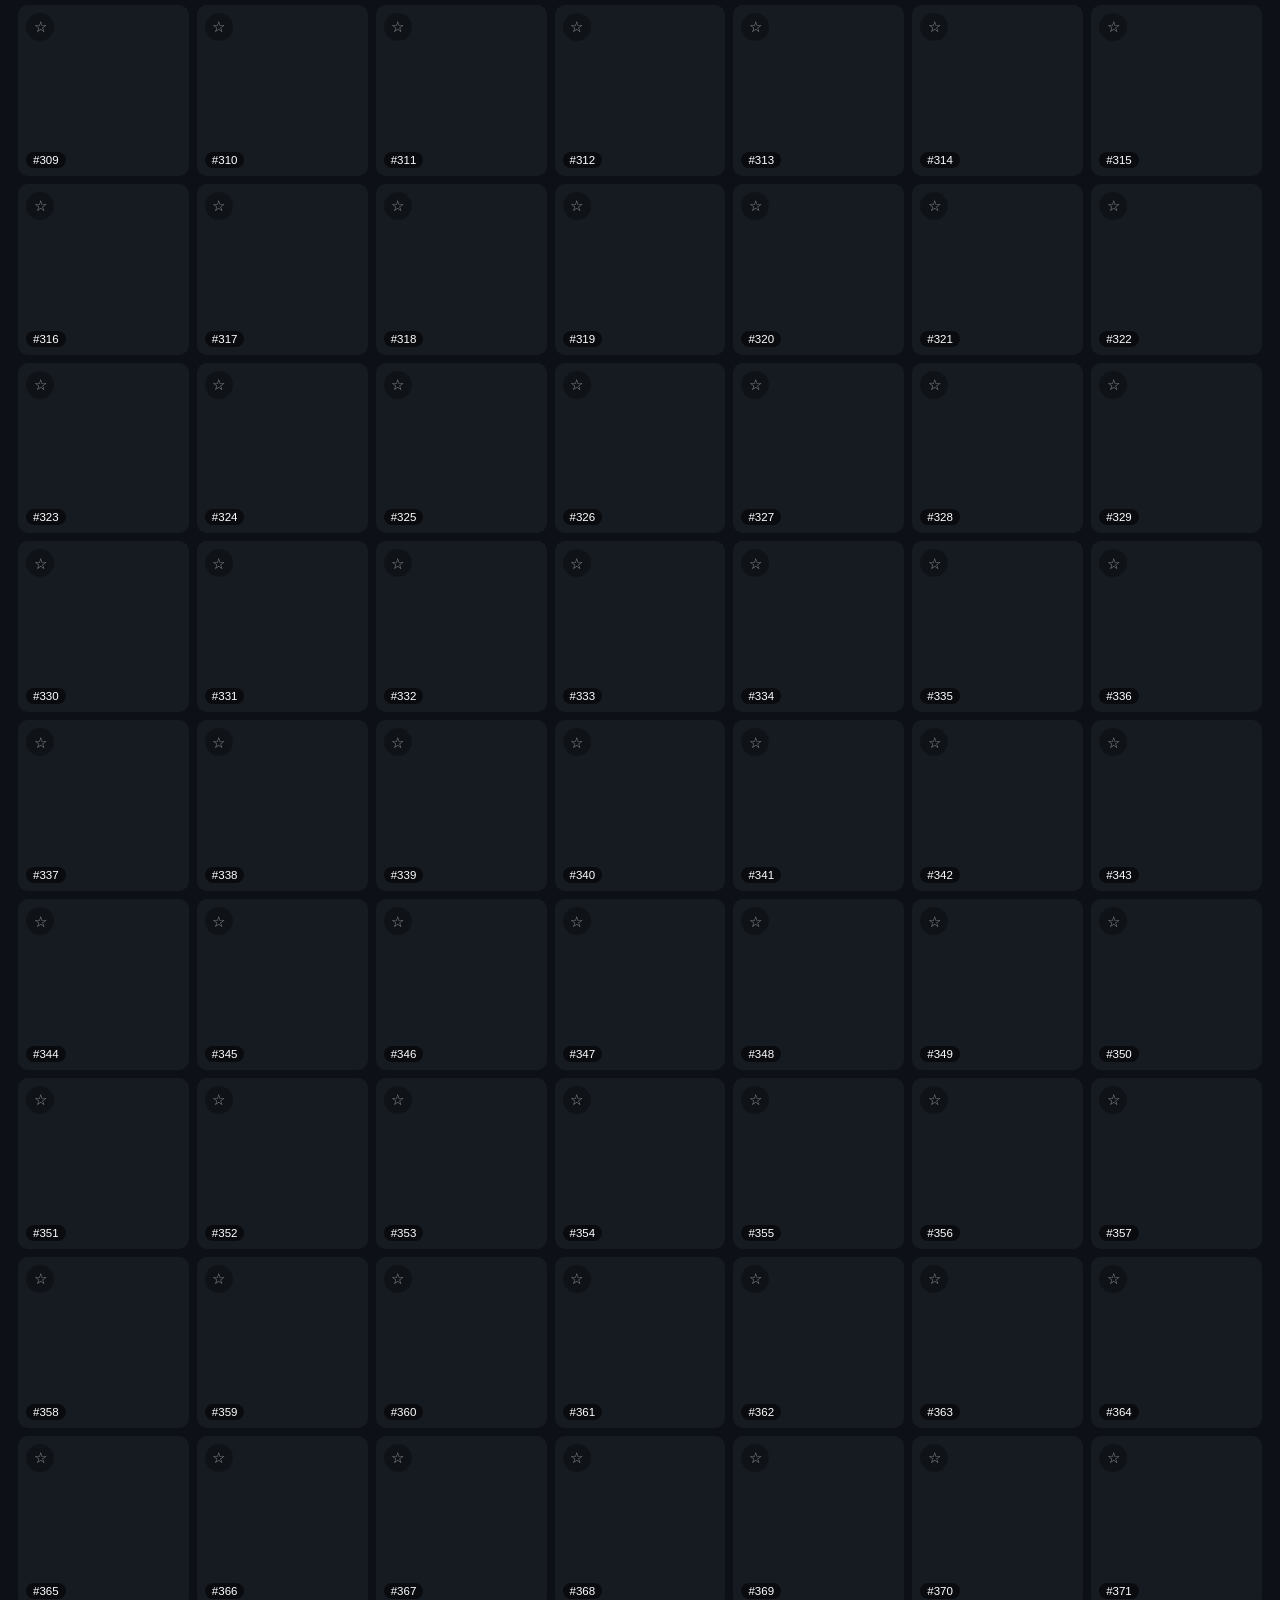
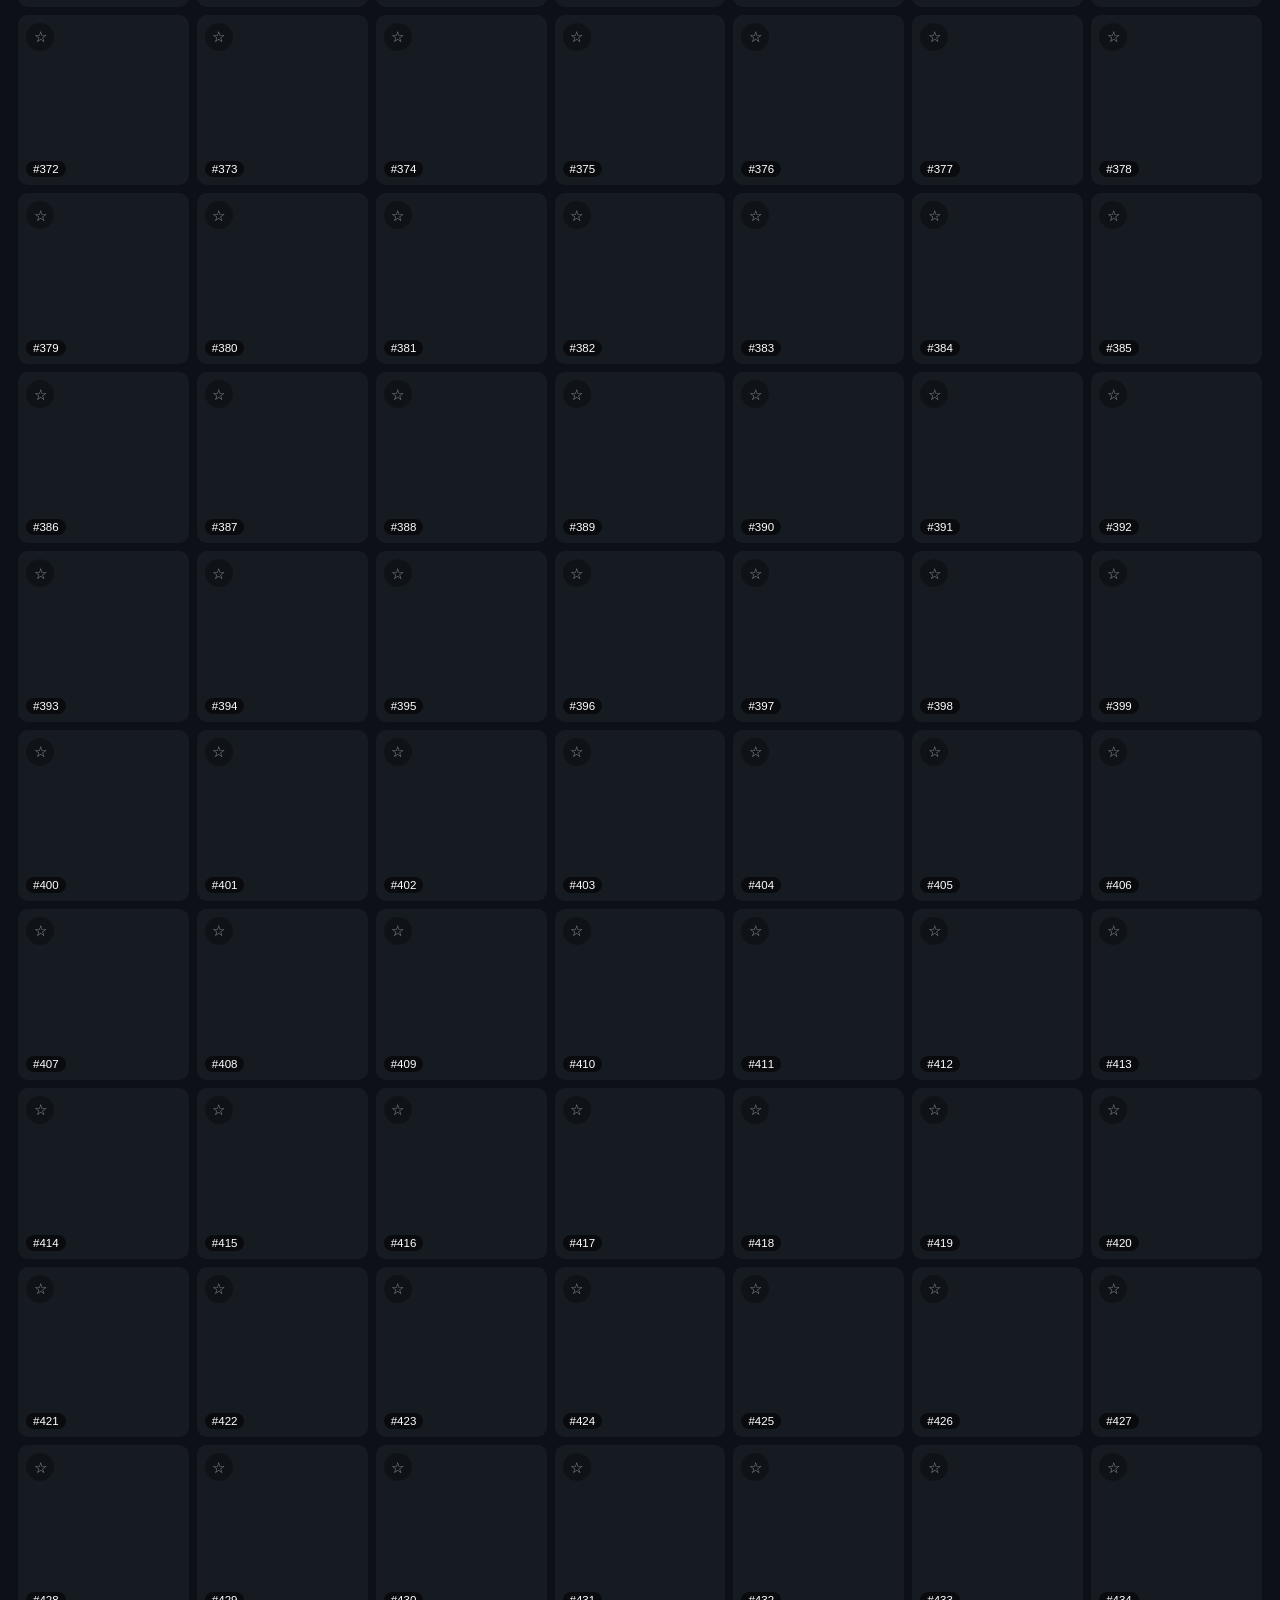
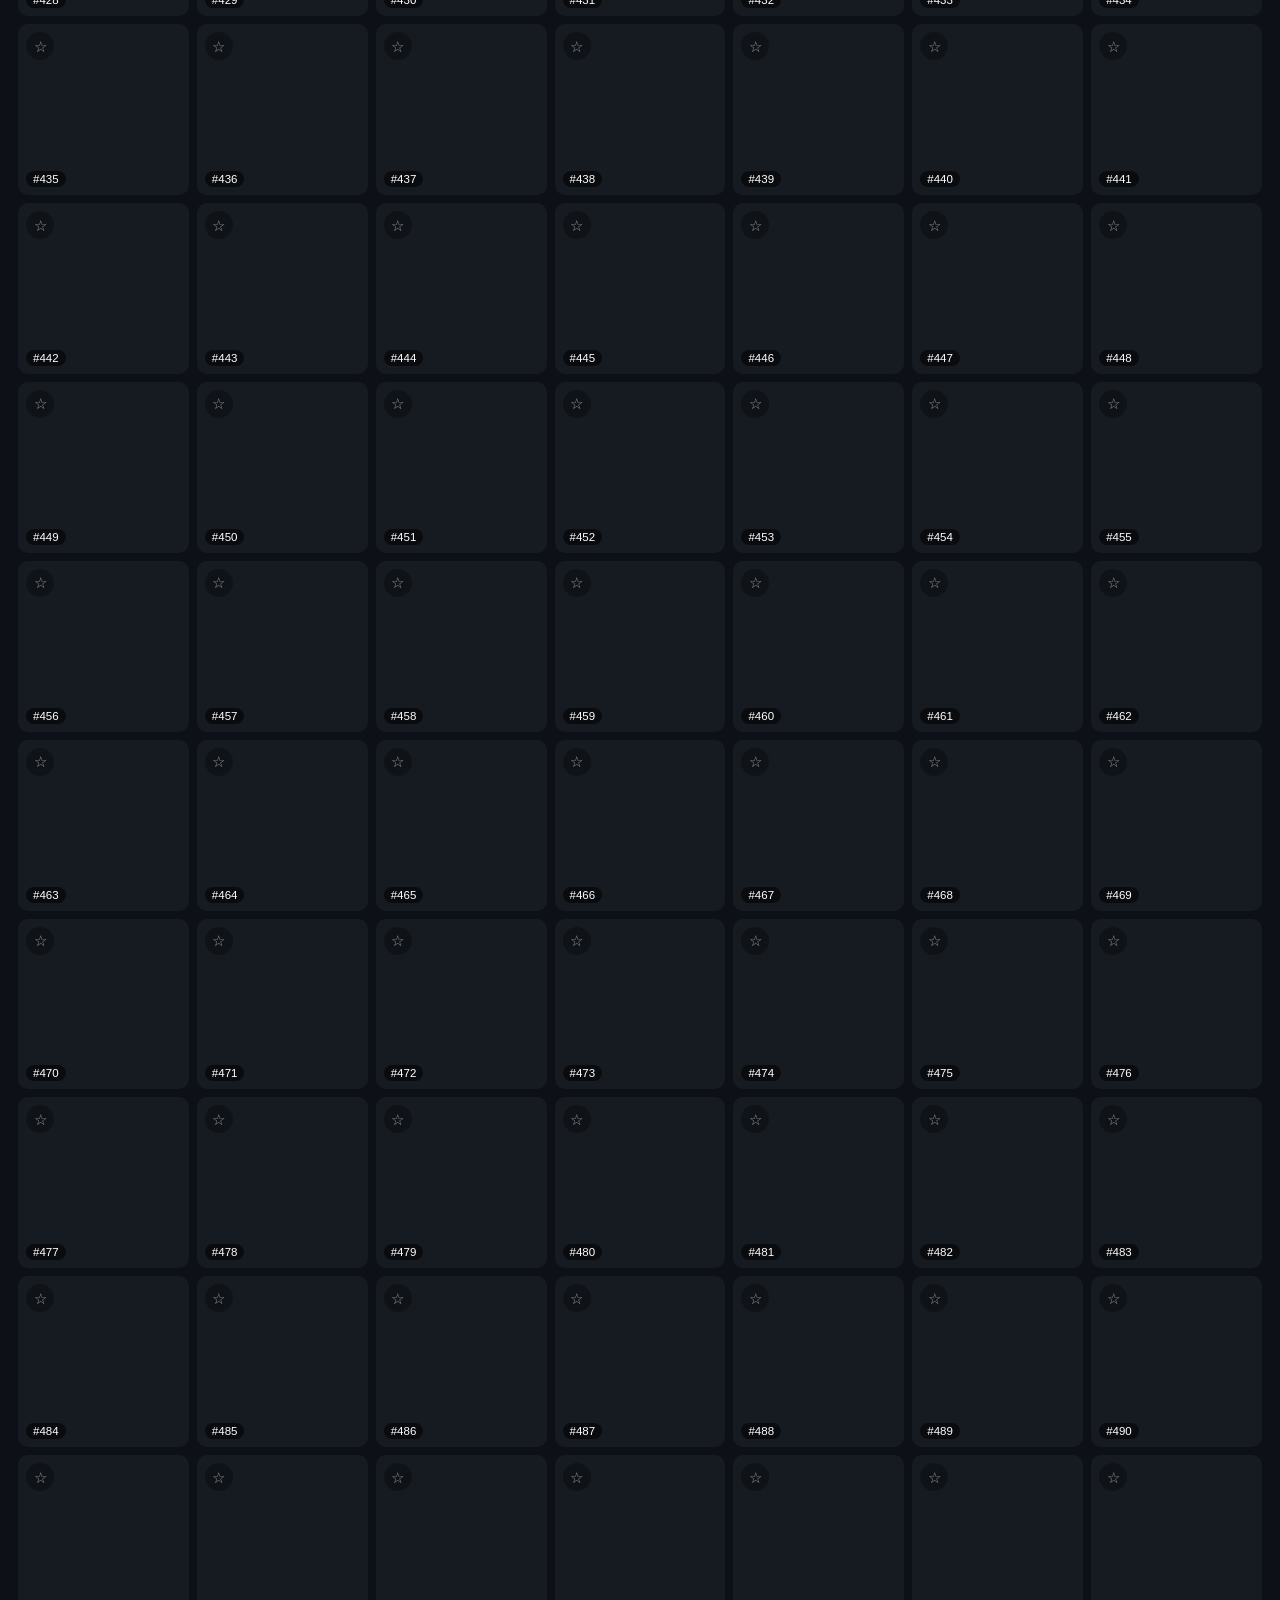
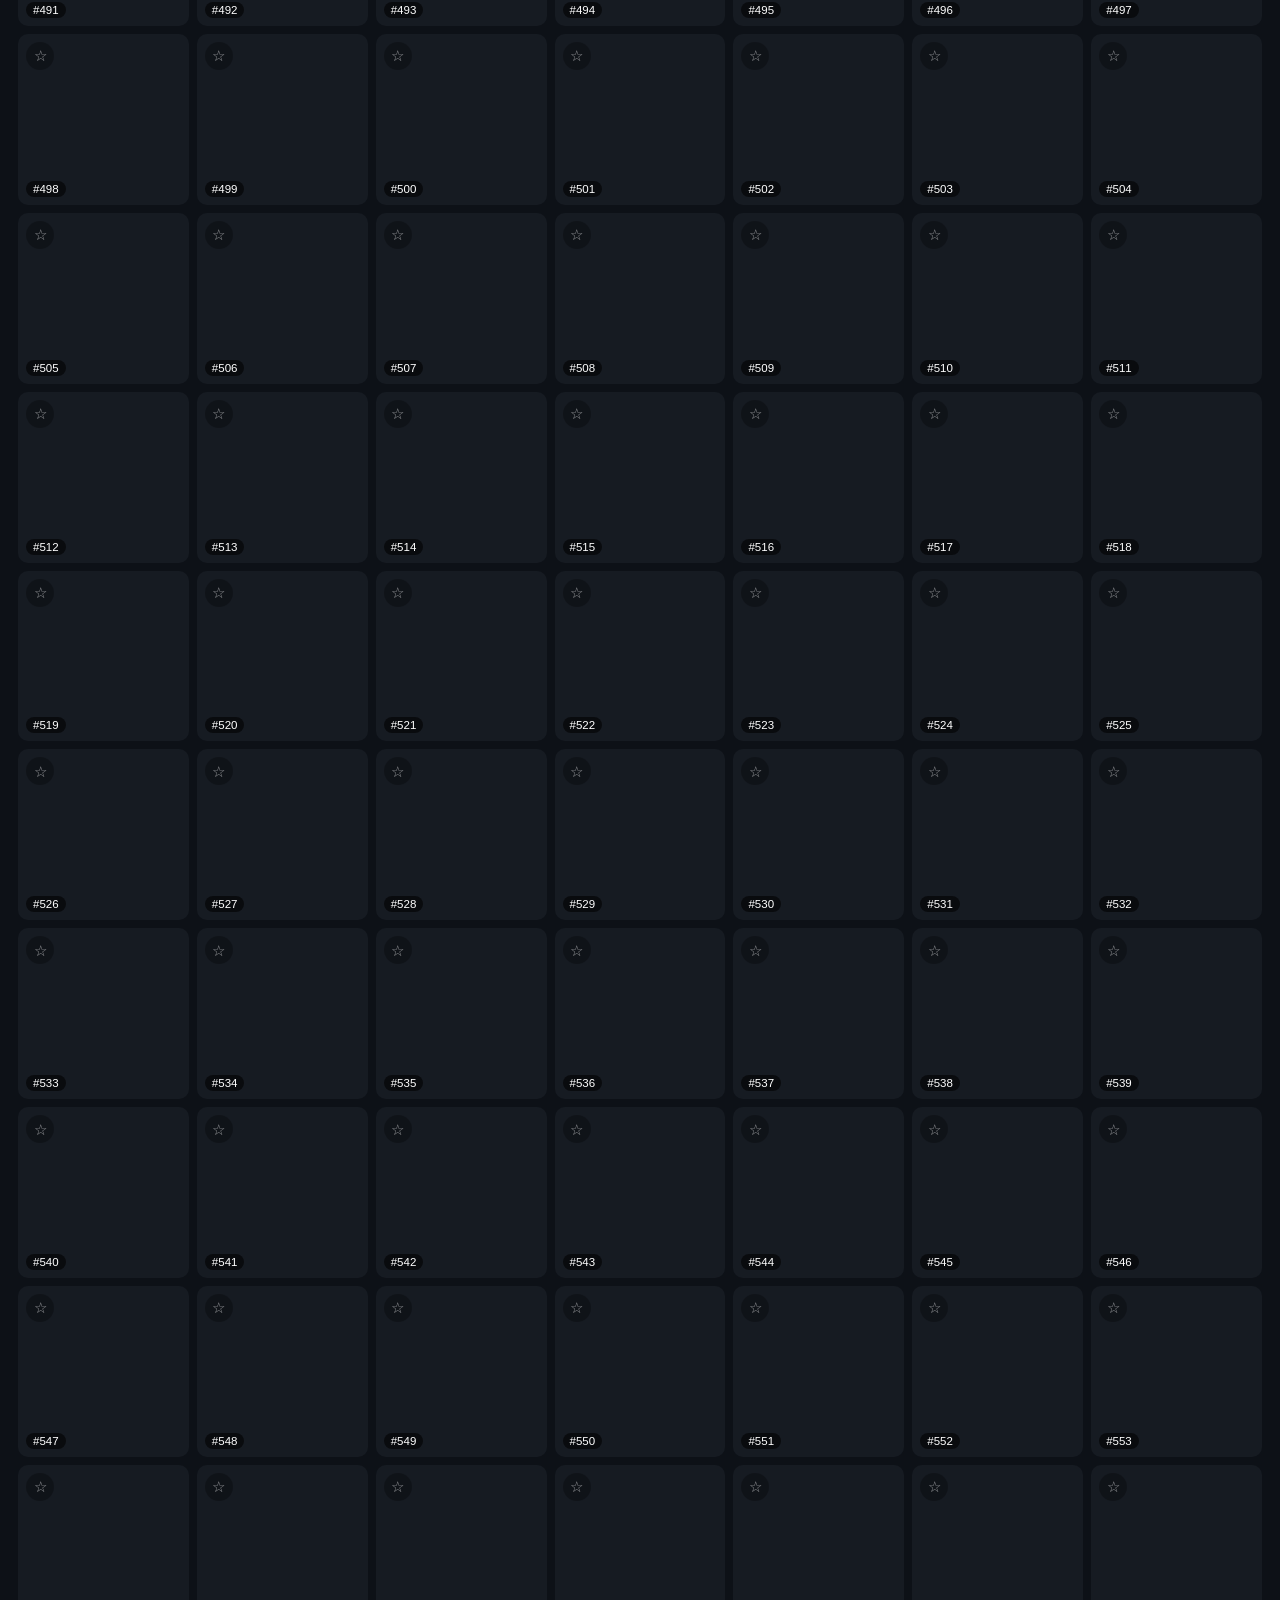
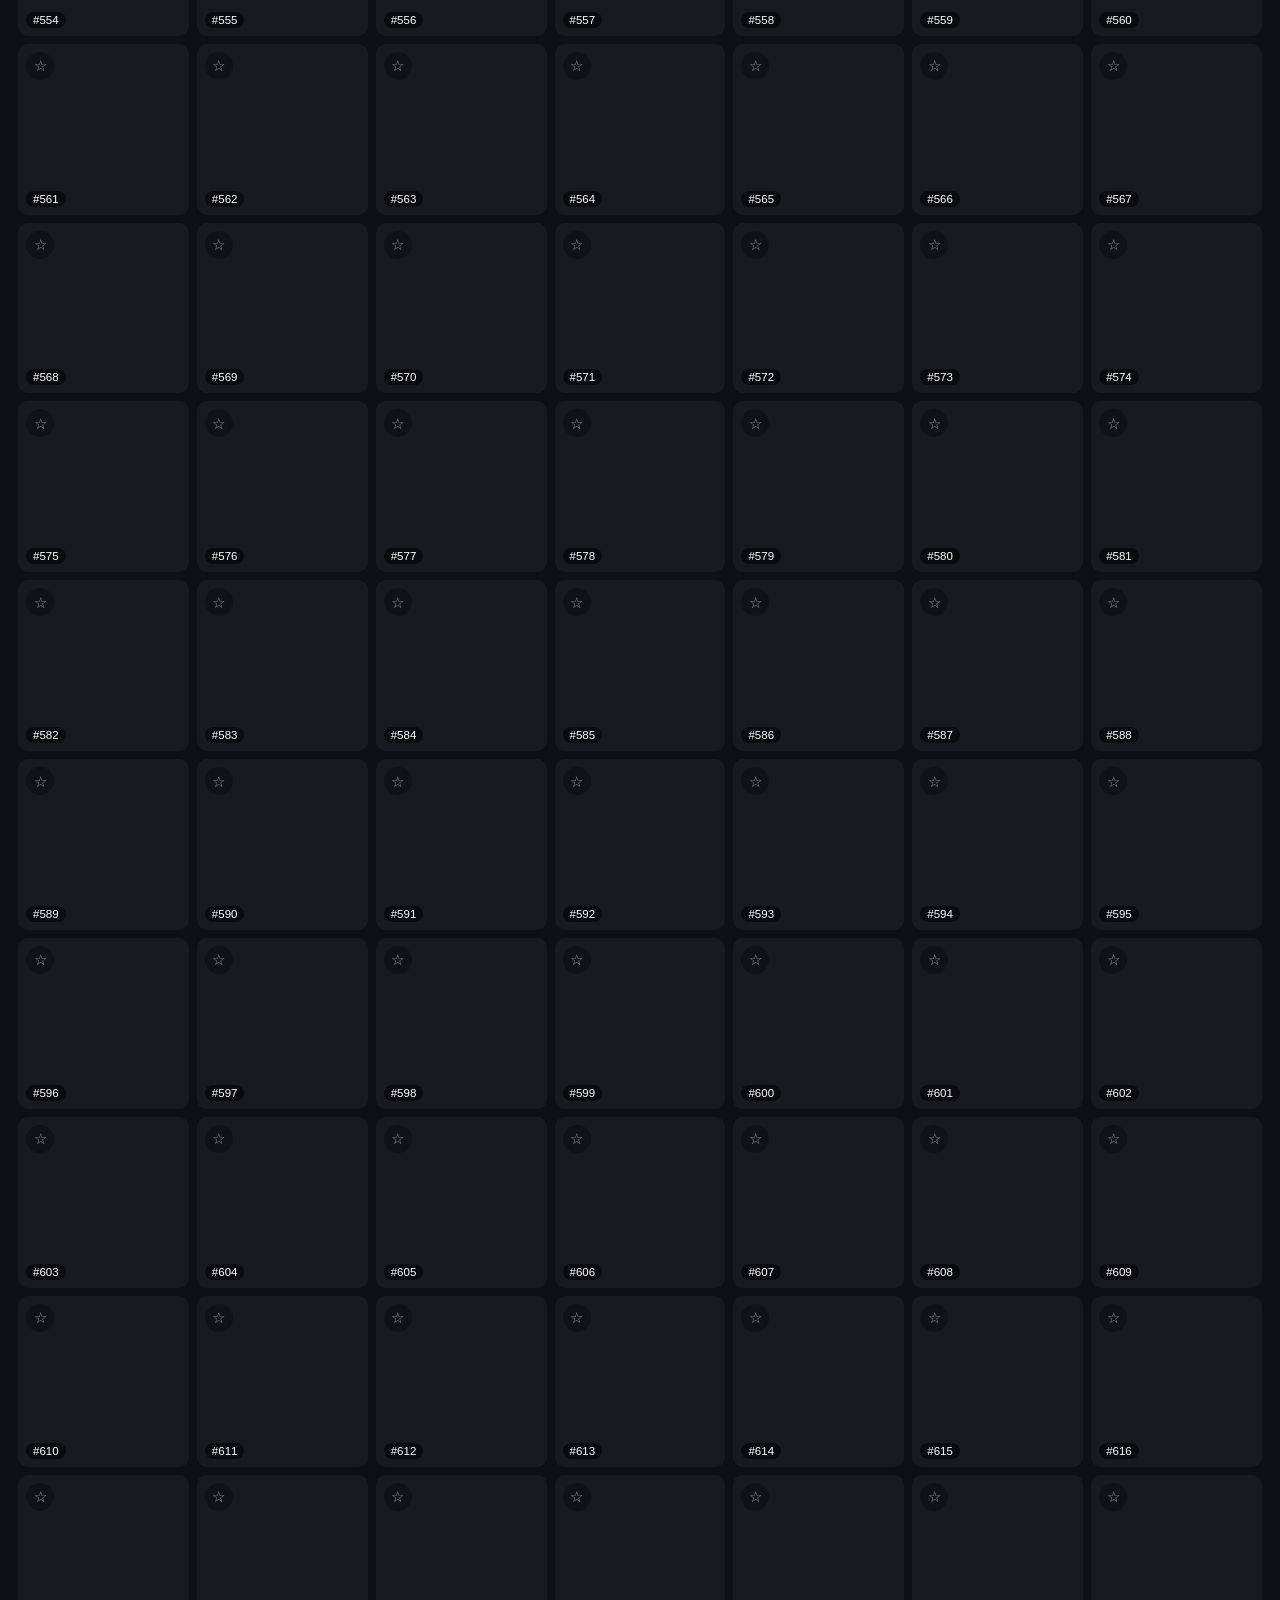
==== commit ed1d2a4b: "feat: swipe animado en móvil; quitar emoji del footer - Swipe: la imagen sigue al dedo y desliza a l" ====
--- a/index.html
+++ b/index.html
@@ -52,7 +52,7 @@
 <div id="toast" class="toast hidden"></div>
 
 <footer class="footer">
-  <p><strong>Web no oficial.</strong> Hecha por un random que participó en la carrera y quería tener sus fotos ya 😅 — Las fotos pertenecen a sus autores y al organizador, y se sirven desde <a href="https://paraisodeportivosanpedrodelpinatar.com" target="_blank" rel="noopener">paraisodeportivosanpedrodelpinatar.com</a>.</p>
+  <p><strong>Web no oficial.</strong> Hecha por un random que participó en la carrera y quería tener sus fotos ya. Las fotos pertenecen a sus autores y al organizador, y se sirven desde <a href="https://paraisodeportivosanpedrodelpinatar.com" target="_blank" rel="noopener">paraisodeportivosanpedrodelpinatar.com</a>.</p>
 </footer>
 
 <script src="https://cdn.jsdelivr.net/npm/jszip@3.10.1/dist/jszip.min.js" defer></script>
--- a/styles.css
+++ b/styles.css
@@ -164,6 +164,18 @@
   transition: opacity 0.35s ease;
 }
 .tile img.loaded { opacity: 1; }
+/* Capa de imagen original (crossfade sobre la miniatura, sin parpadeo) */
+.tile .hires {
+  position: absolute;
+  inset: 0;
+  width: 100%;
+  height: 100%;
+  object-fit: cover;
+  opacity: 0;
+  transition: opacity 0.3s ease;
+}
+.tile .hires.shown { opacity: 1; }
+
 .tile .num {
   position: absolute;
   left: 6px;
@@ -285,16 +297,24 @@
   color: var(--text);
 }
 .lb-close {
-  position: absolute;
+  position: fixed;
   top: 14px;
-  right: 18px;
-  background: none;
+  right: 14px;
+  z-index: 60; /* siempre por encima de la imagen (si no, en fotos altas la tapa) */
+  width: 44px;
+  height: 44px;
+  display: flex;
+  align-items: center;
+  justify-content: center;
+  background: rgba(0, 0, 0, 0.55); /* visible sobre cualquier foto */
   border: none;
-  color: #fff;
-  font-size: 2.4rem;
+  border-radius: 50%;
+  color: #fff;
+  font-size: 1.9rem;
   line-height: 1;
   cursor: pointer;
 }
+.lb-close:hover { background: rgba(0, 0, 0, 0.75); }
 .lb-nav {
   position: absolute;
   top: 50%;
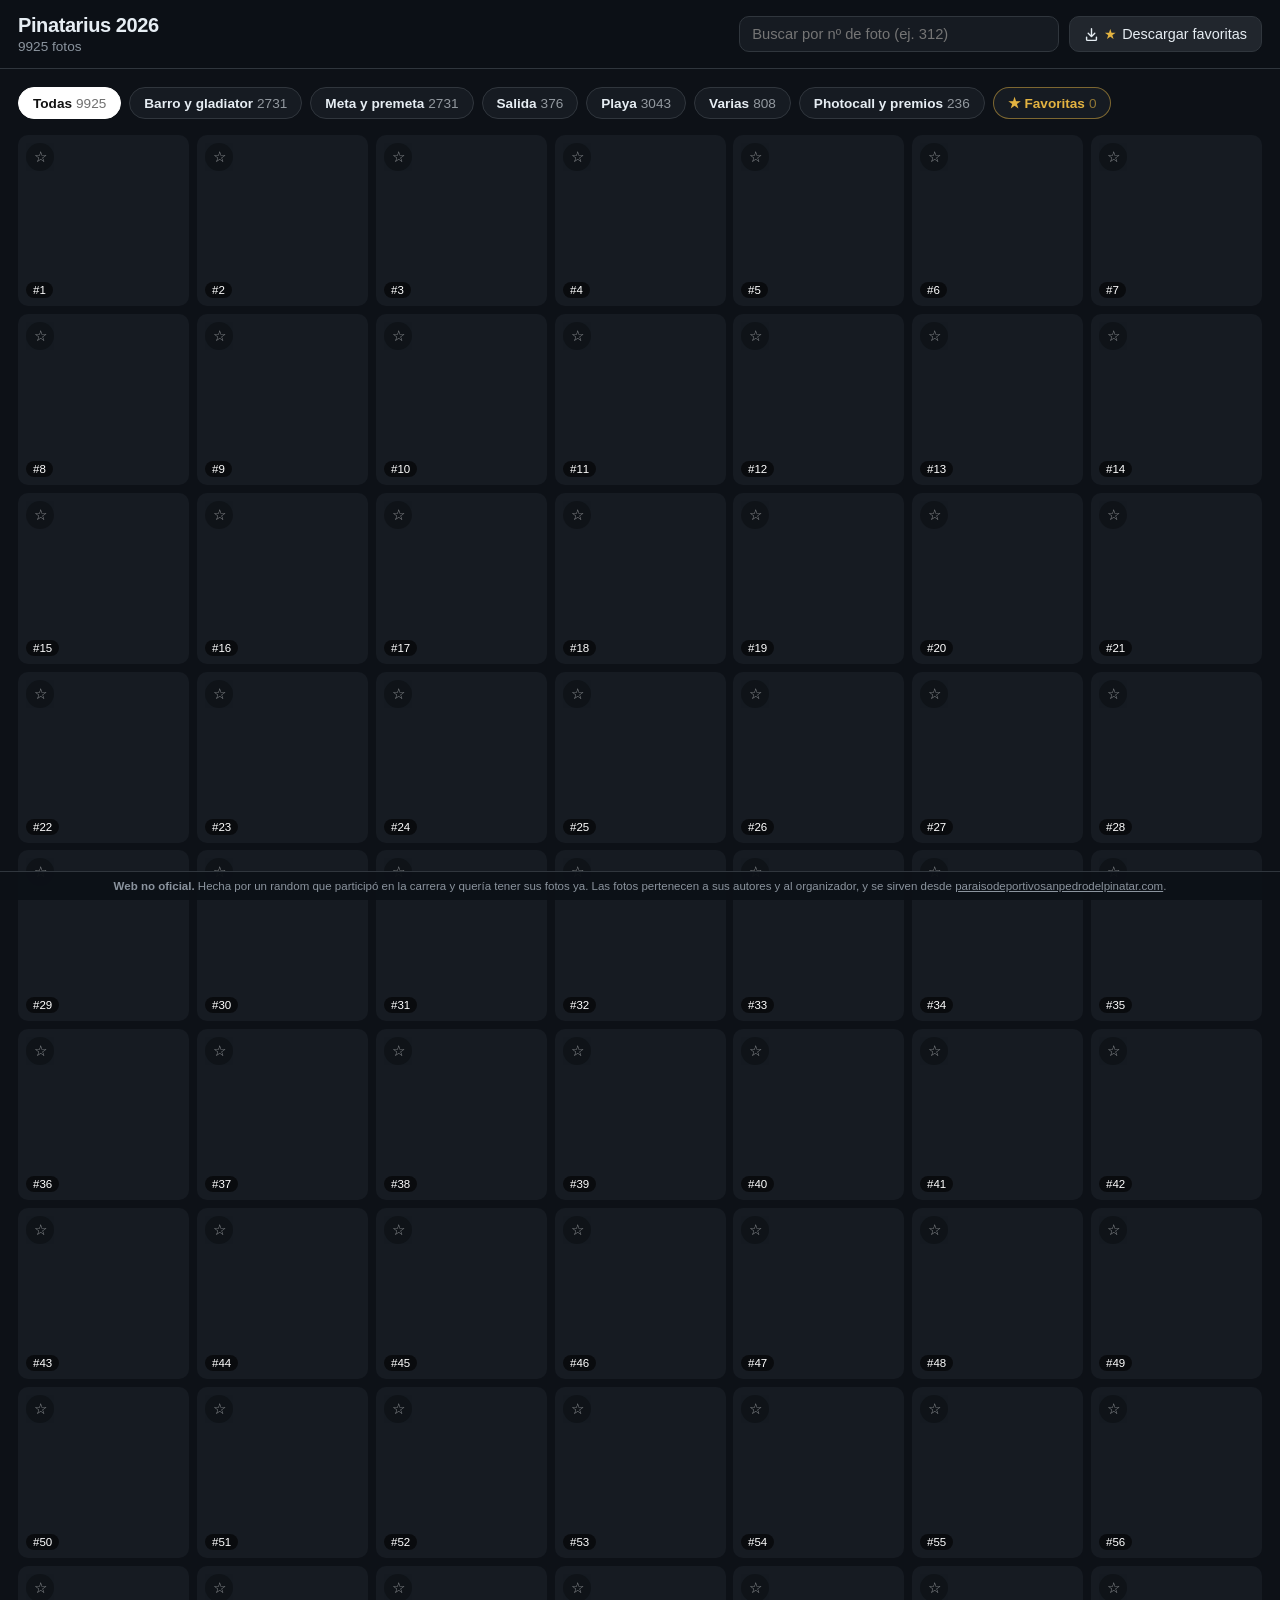
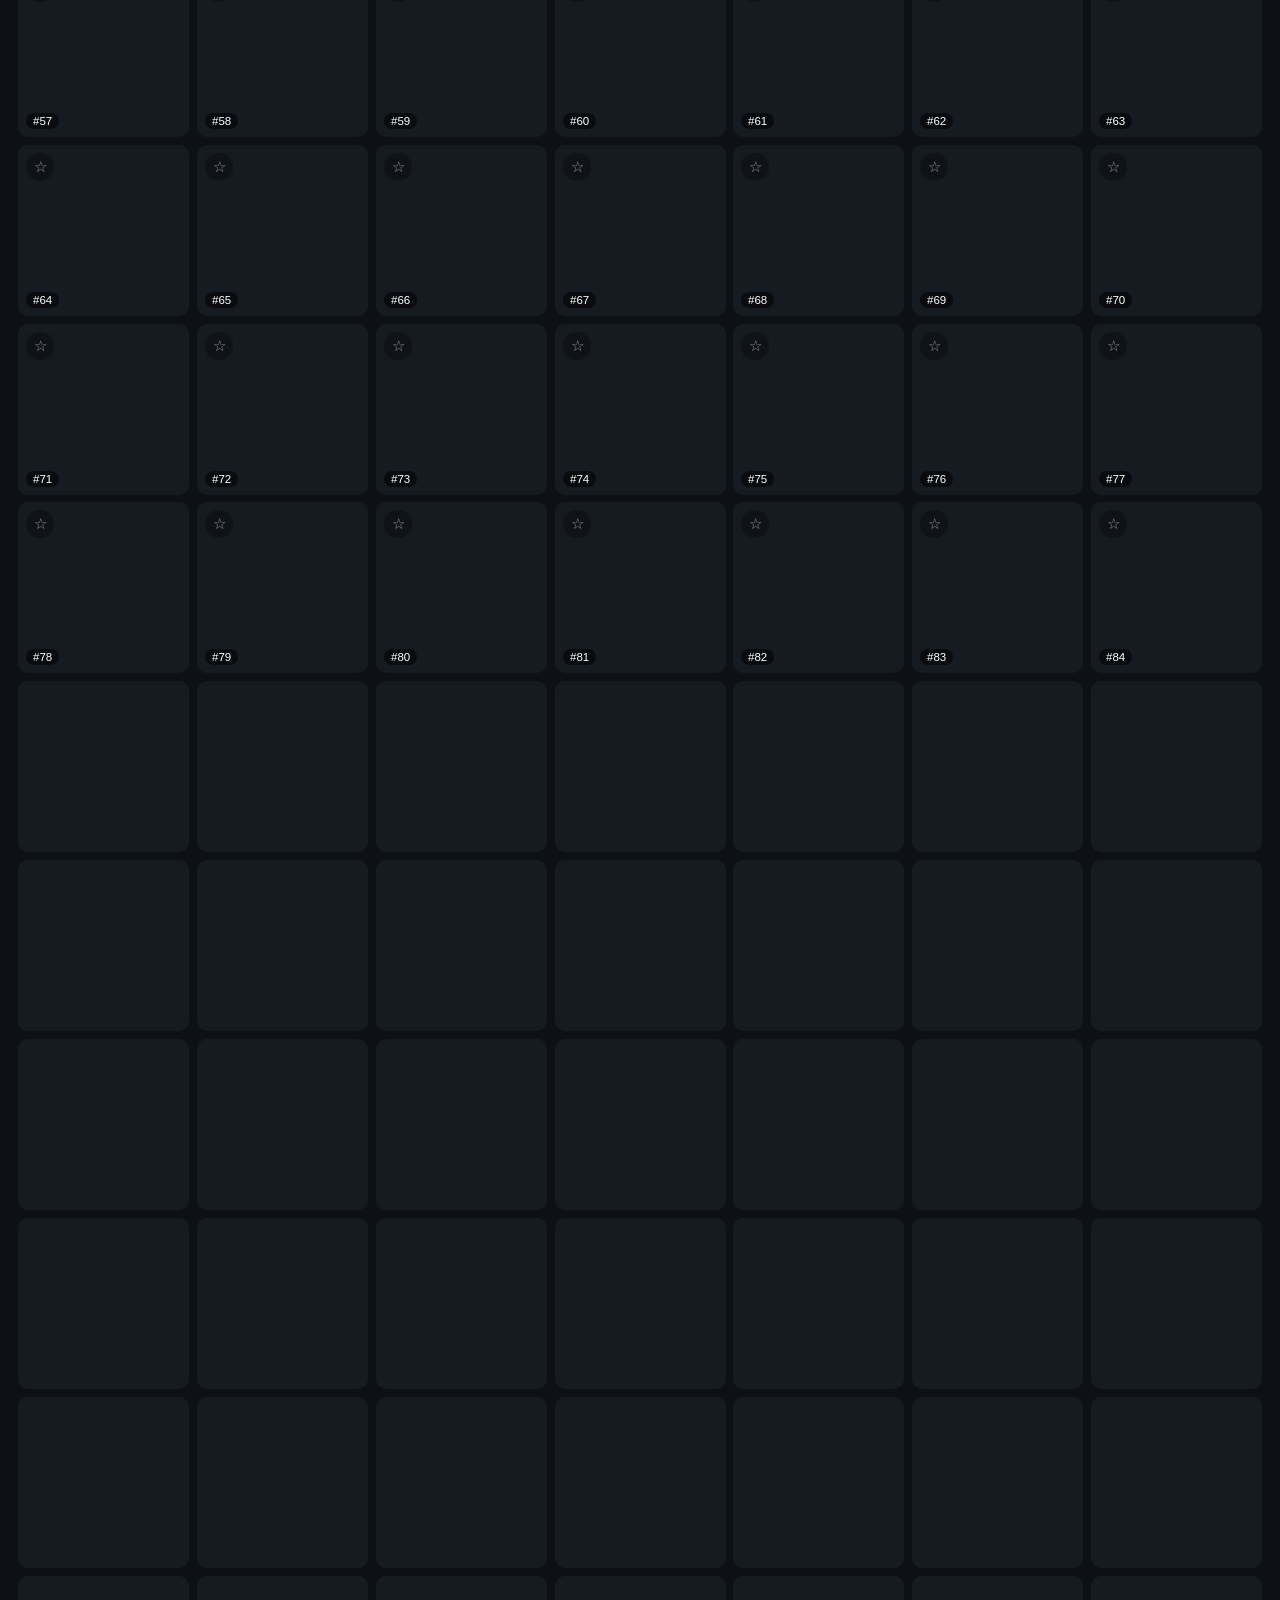
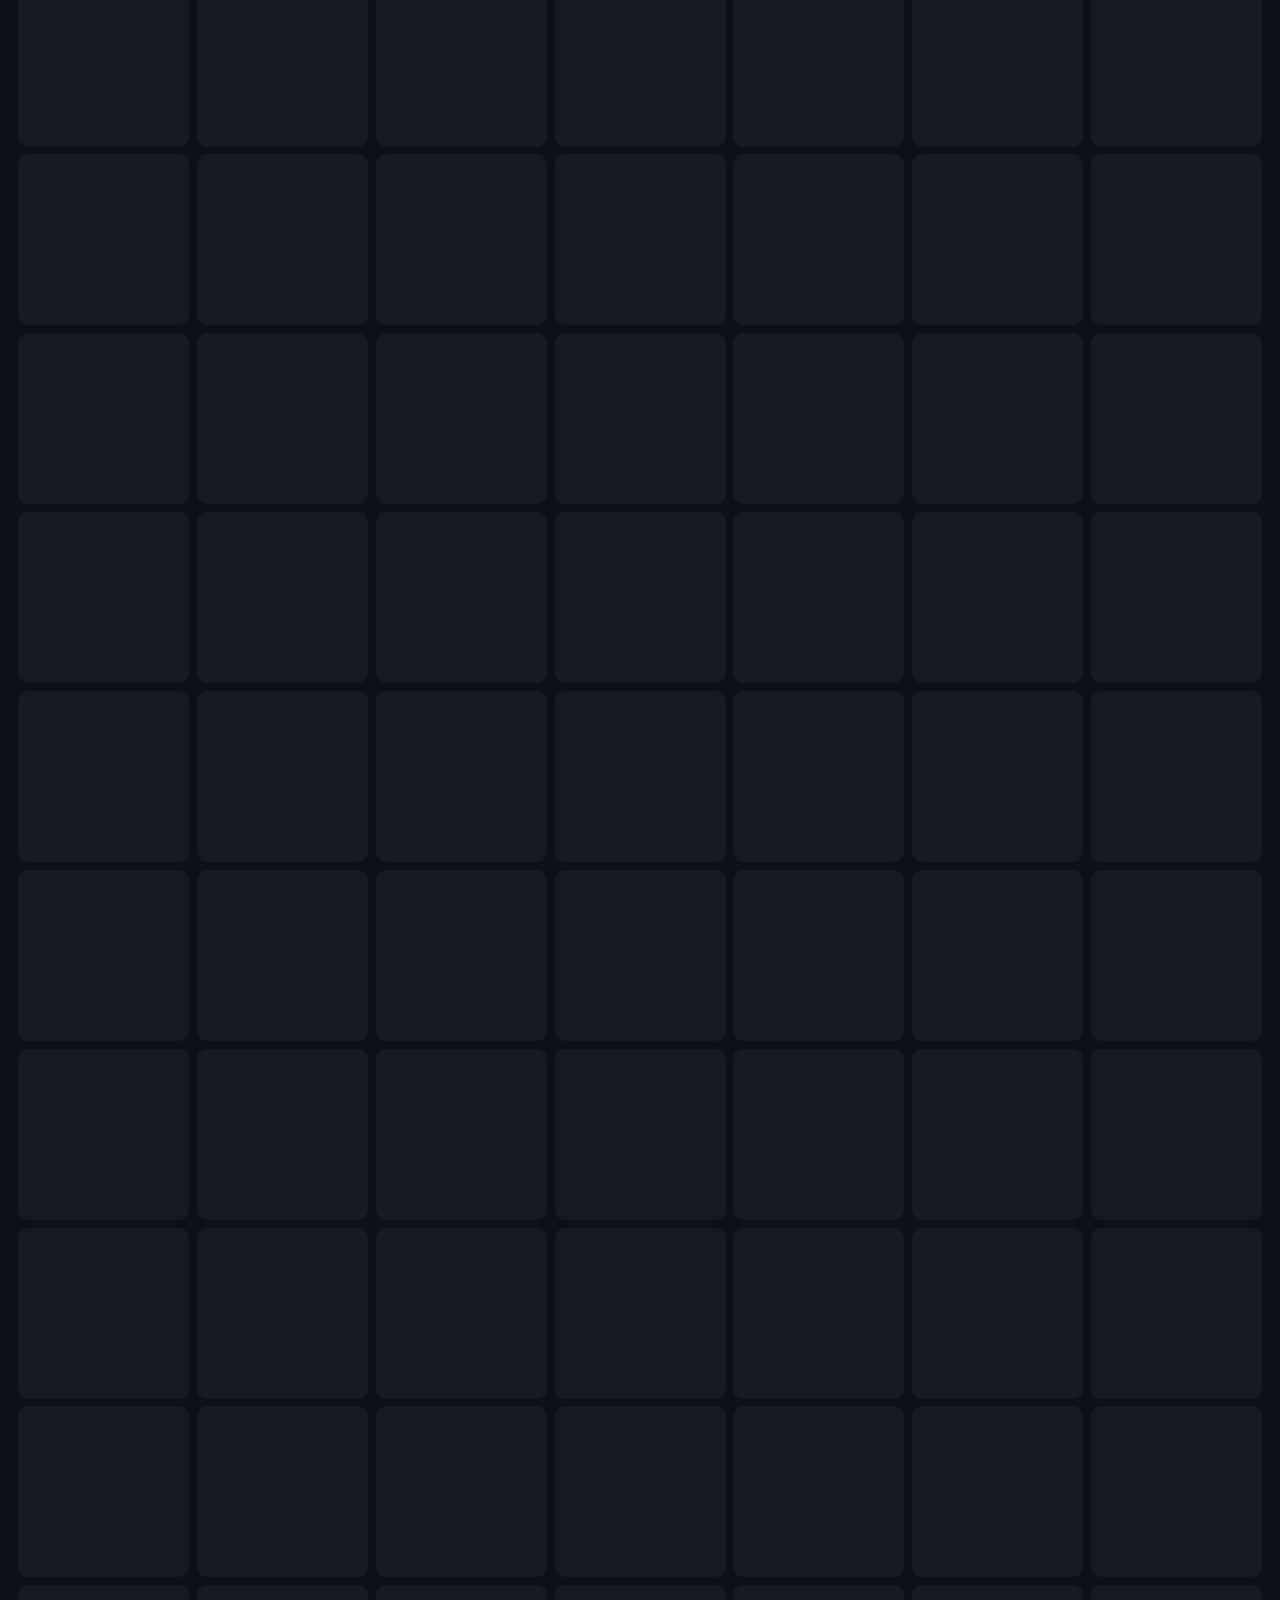
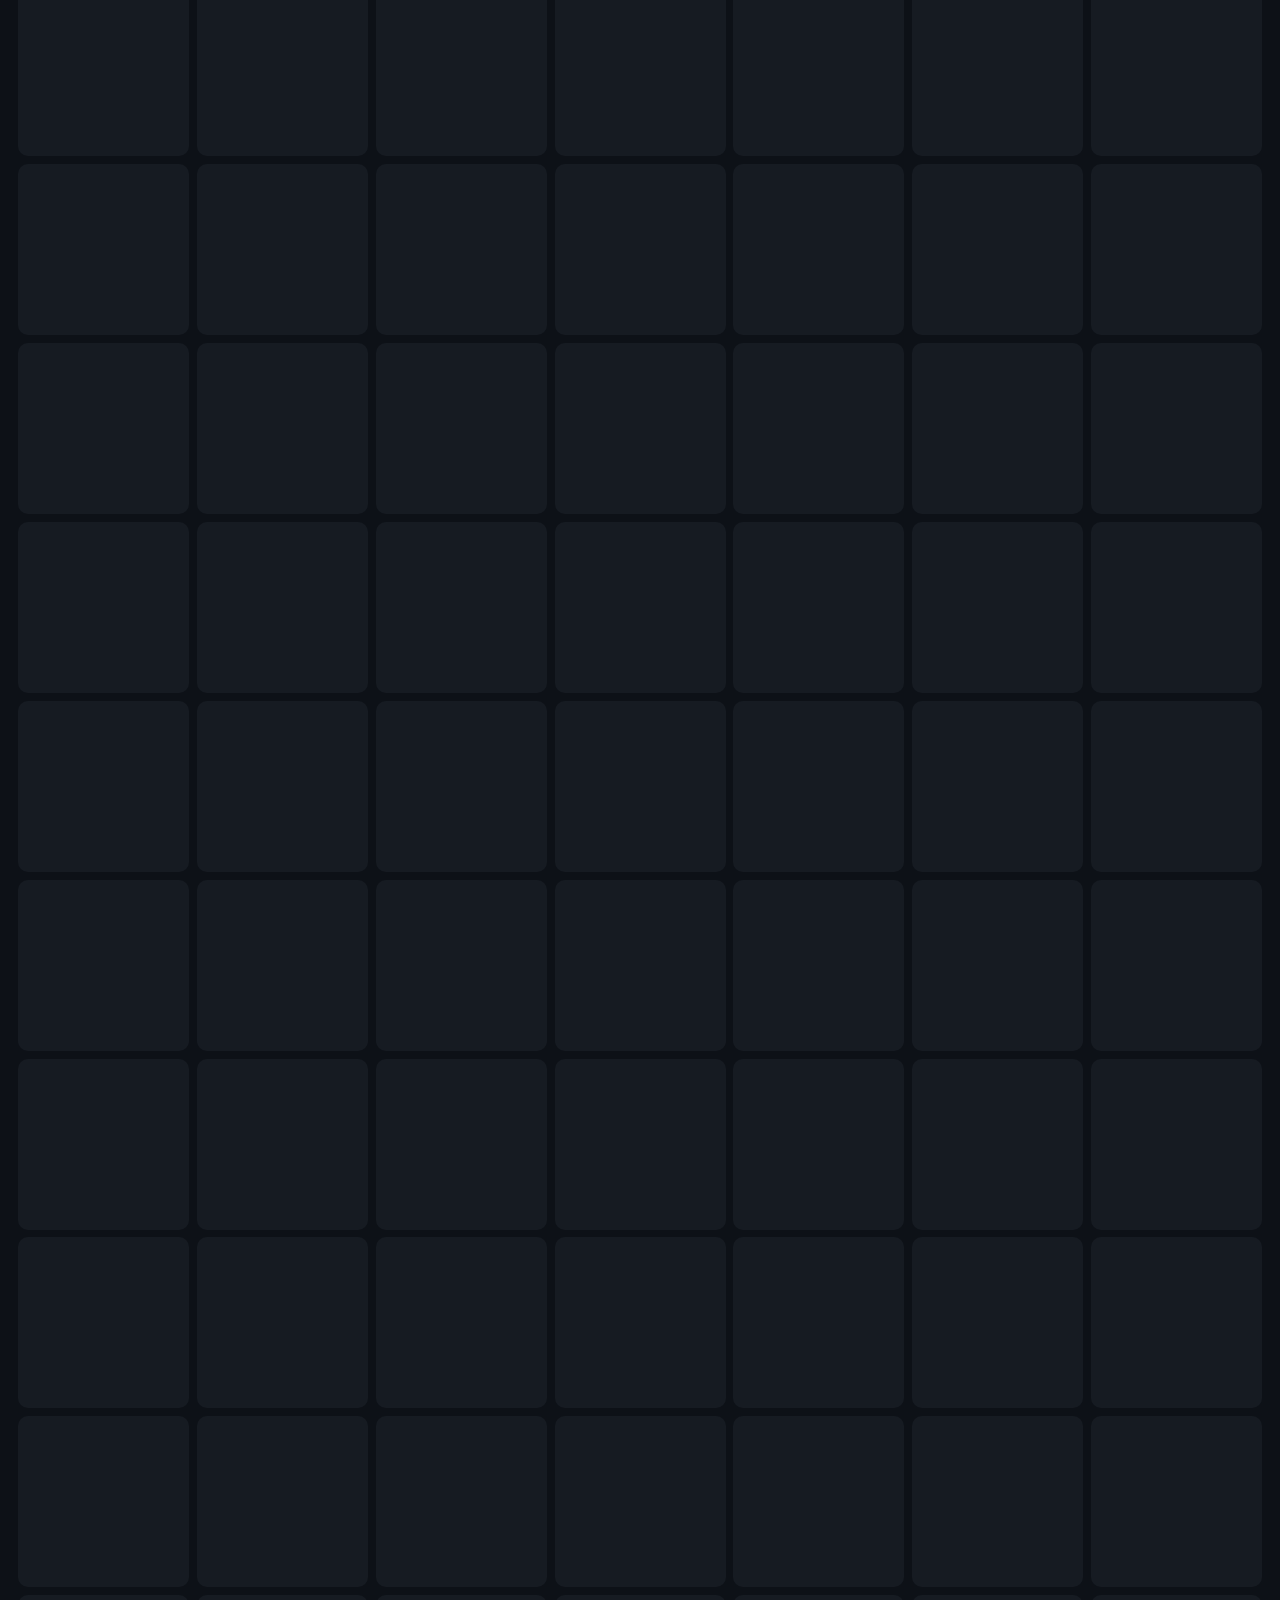
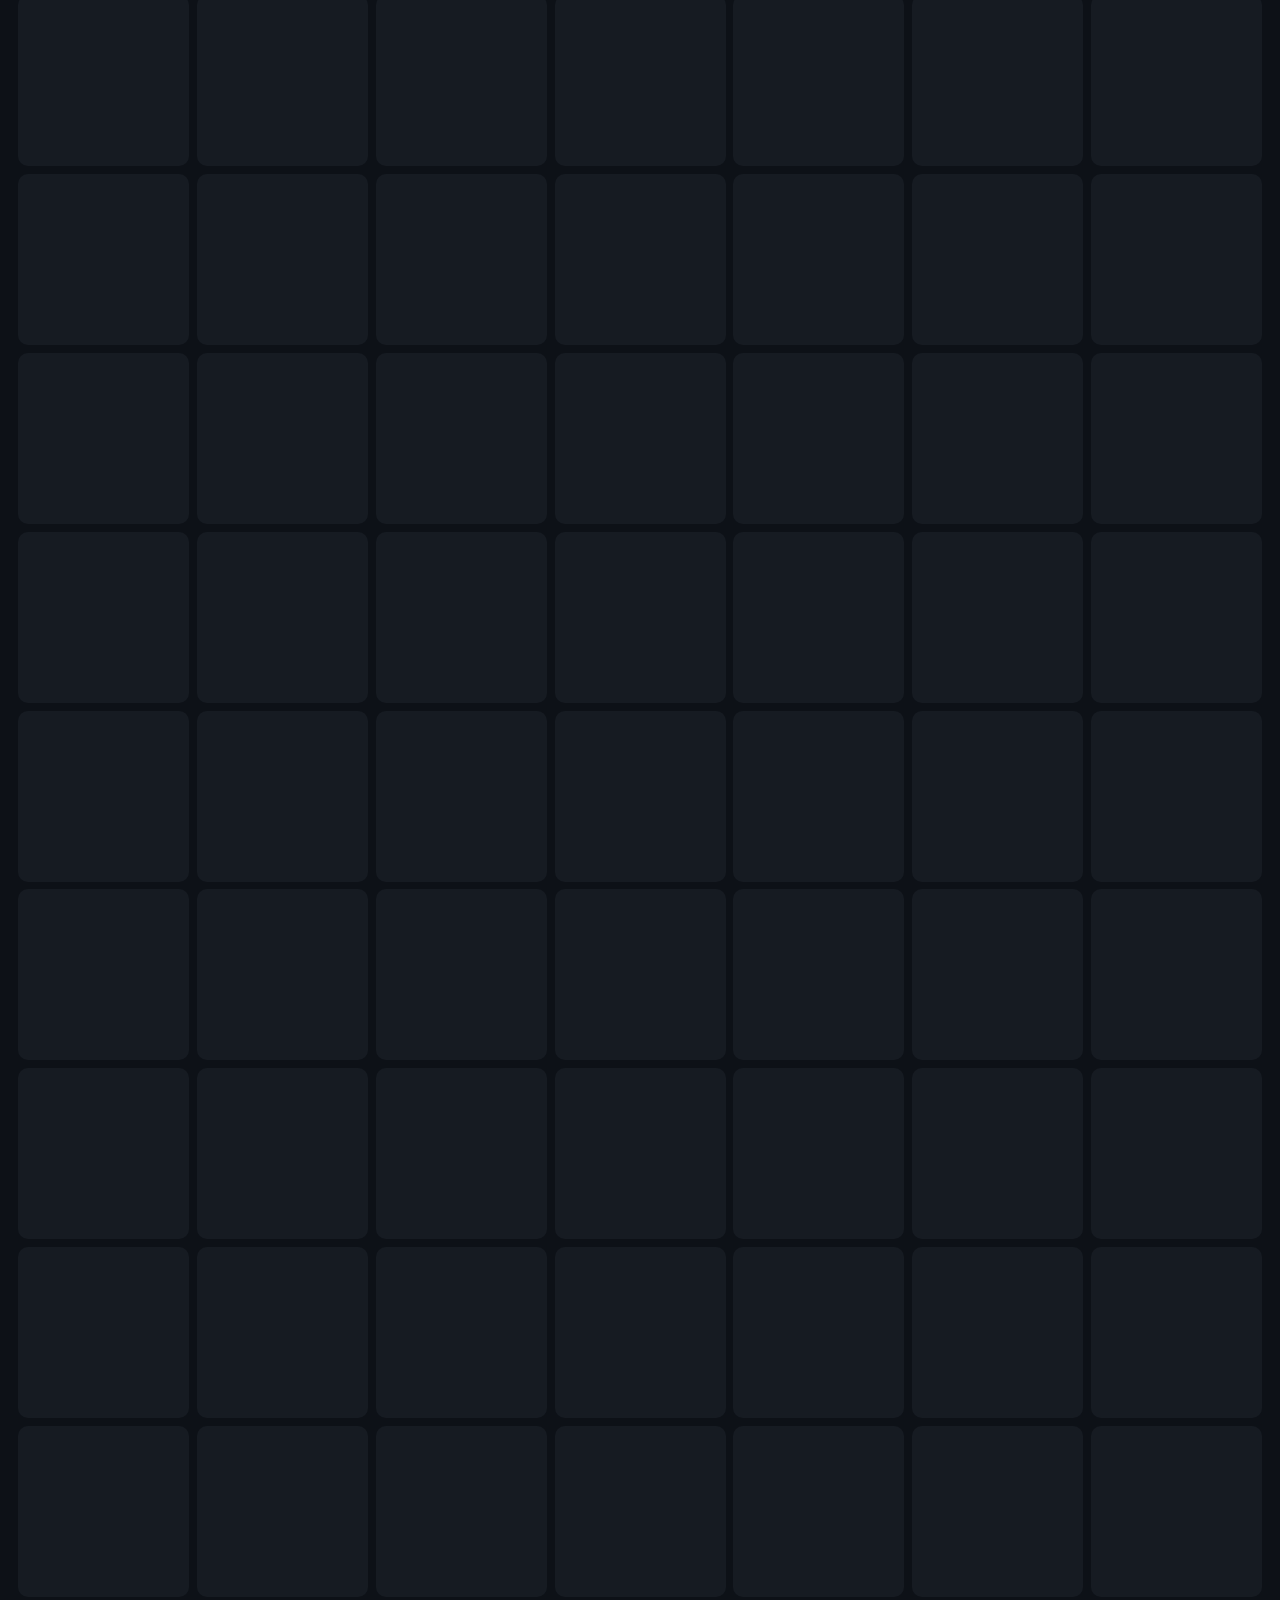
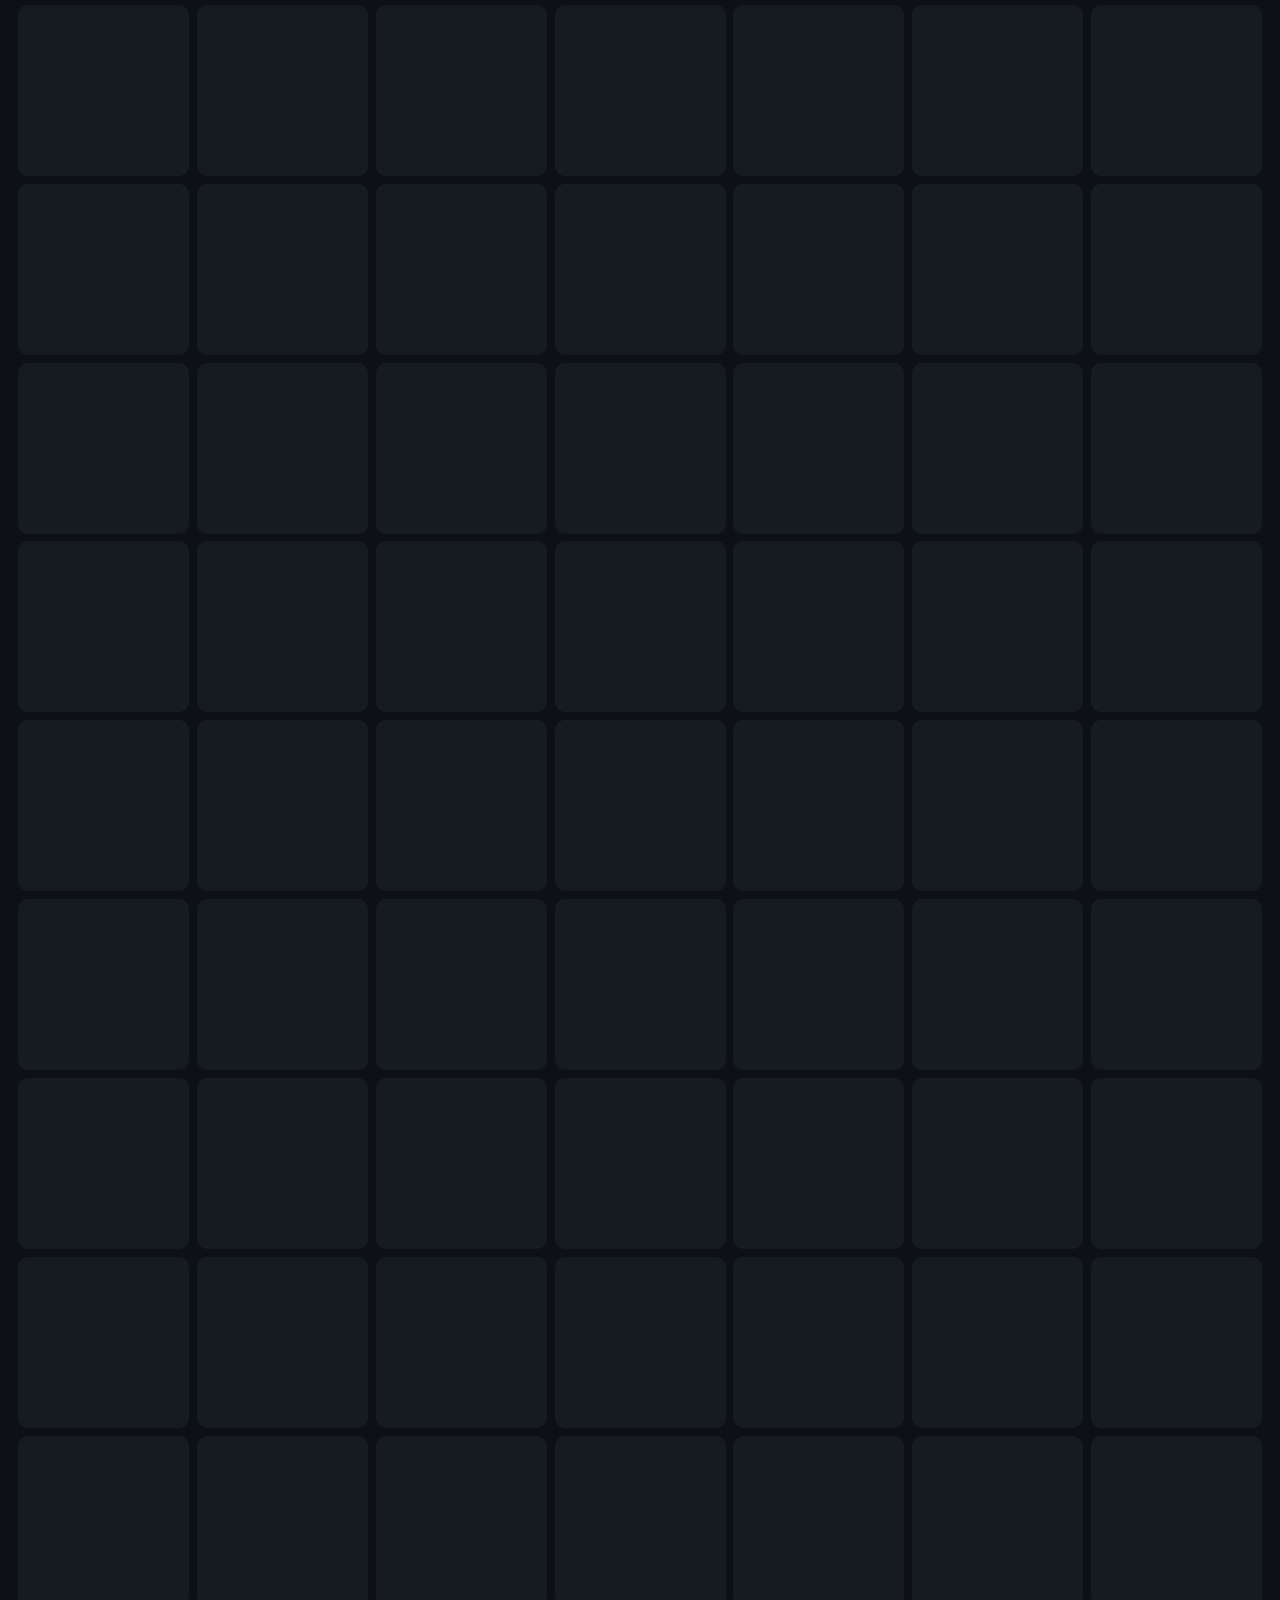
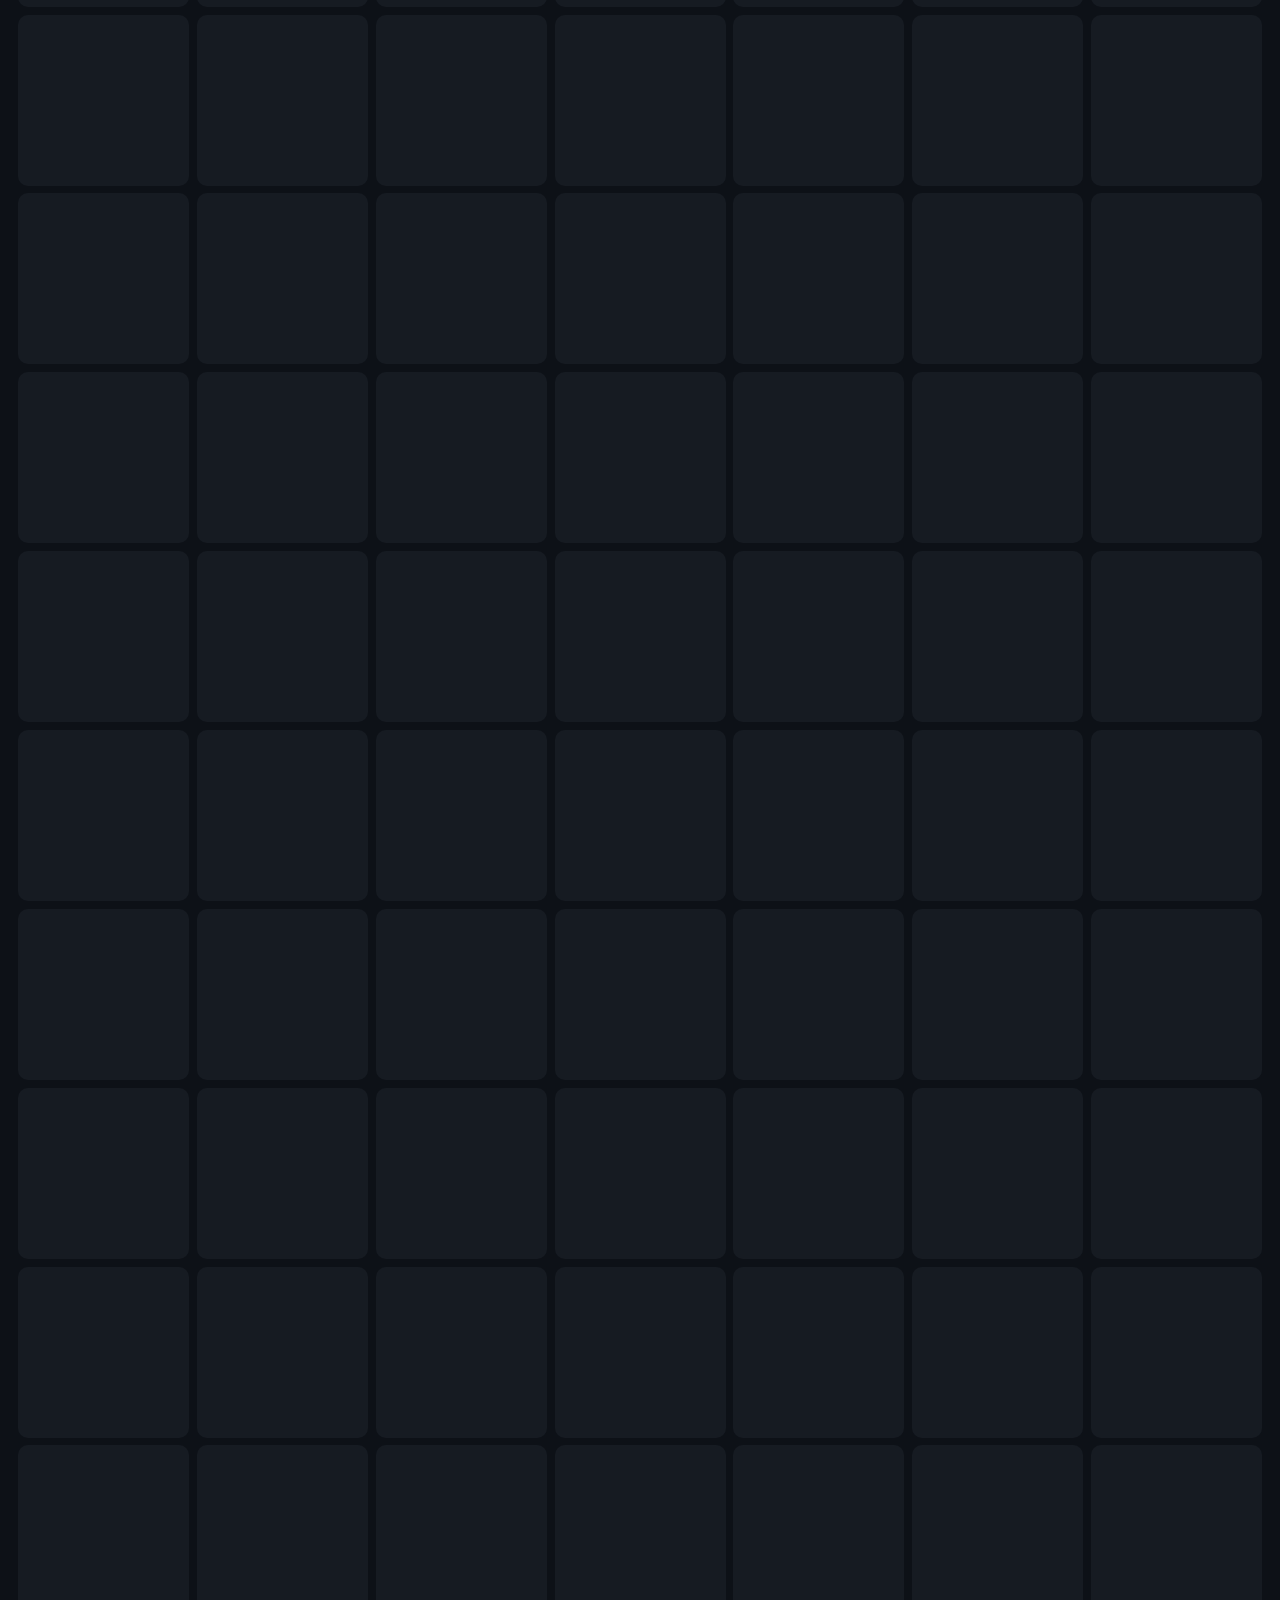
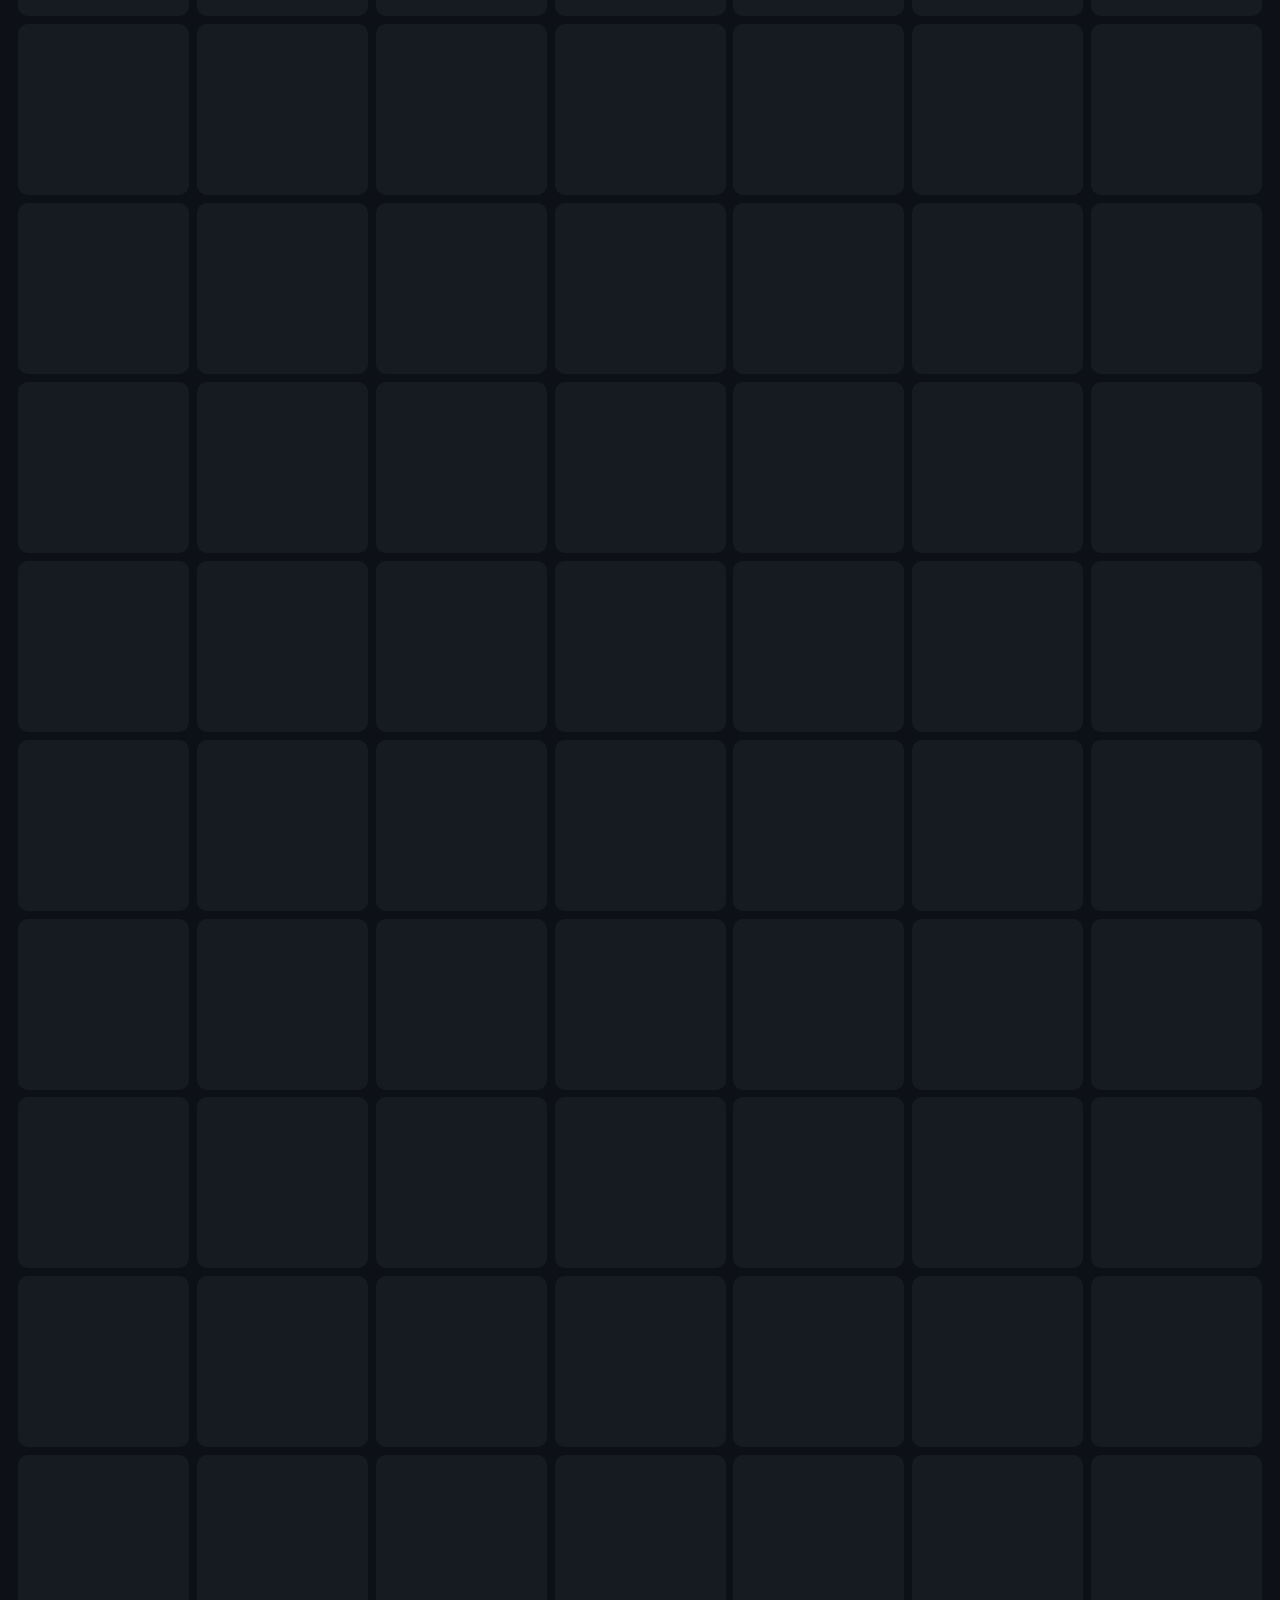
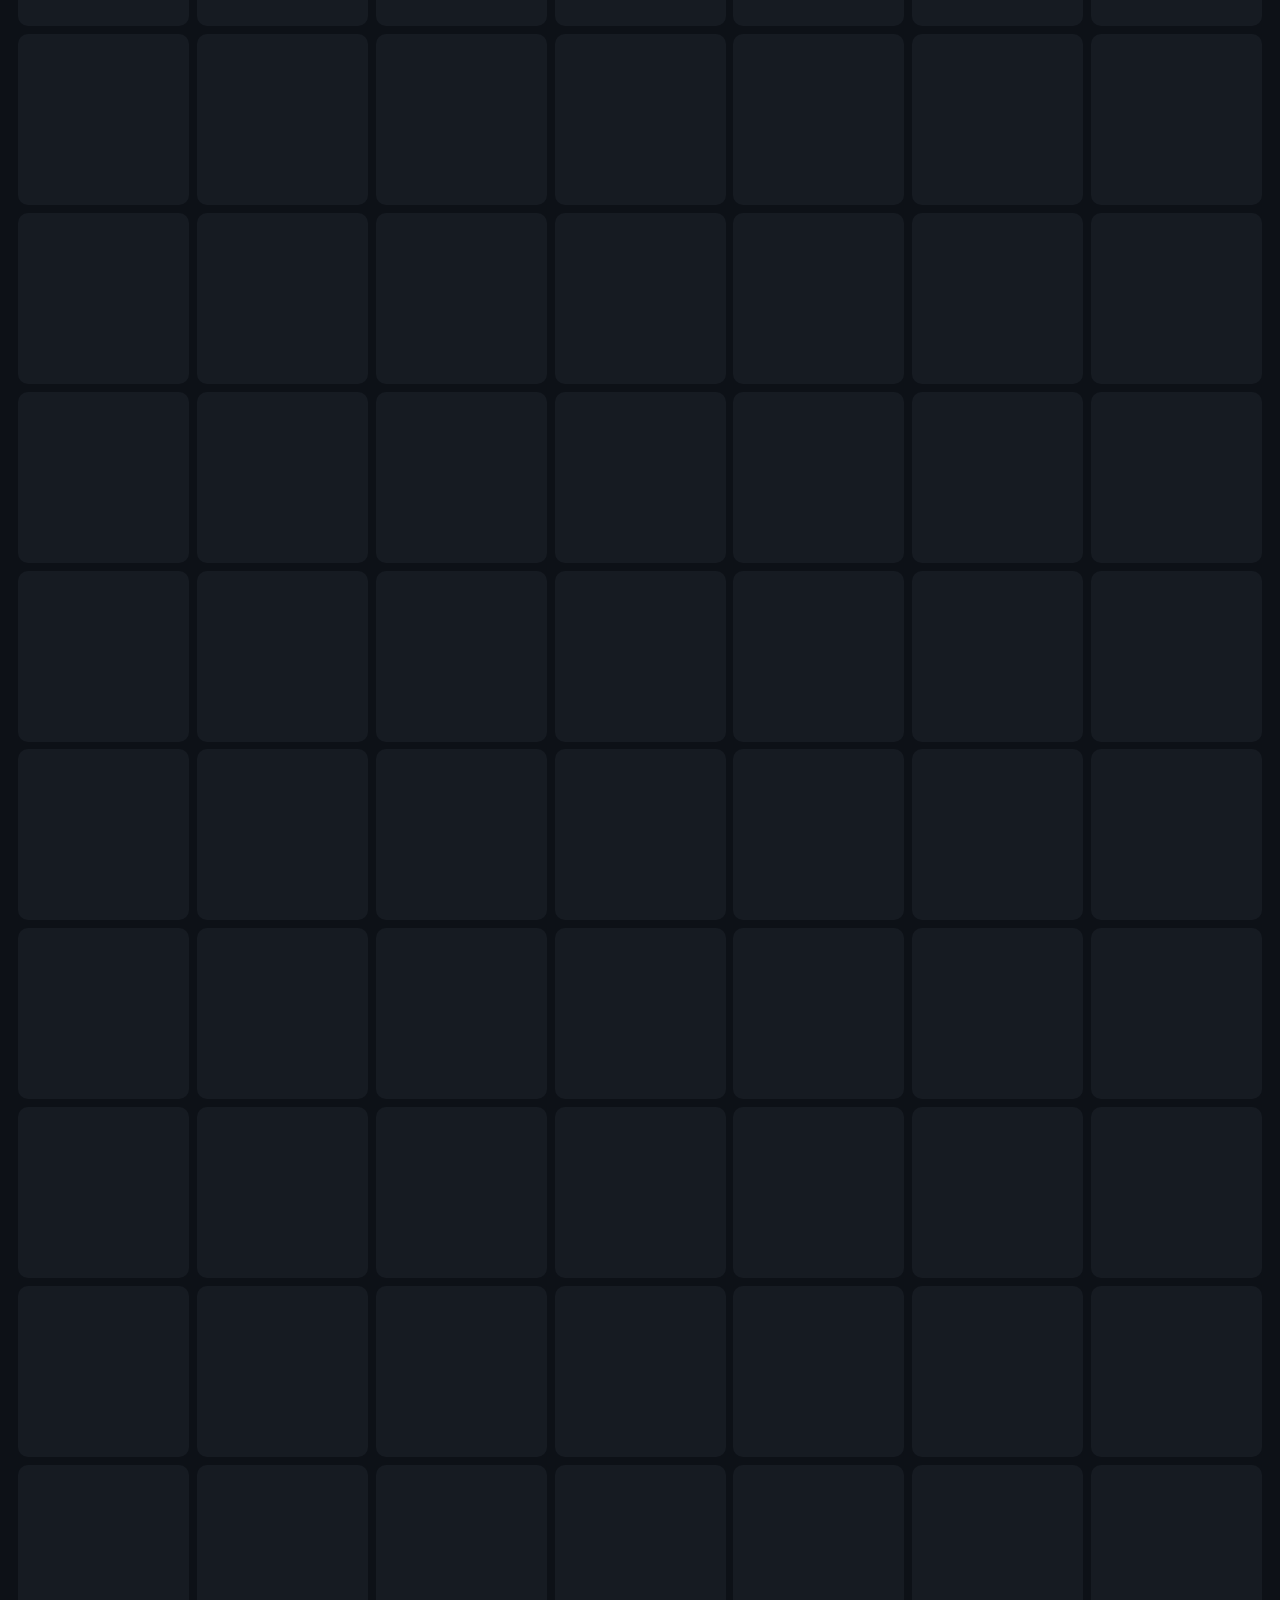
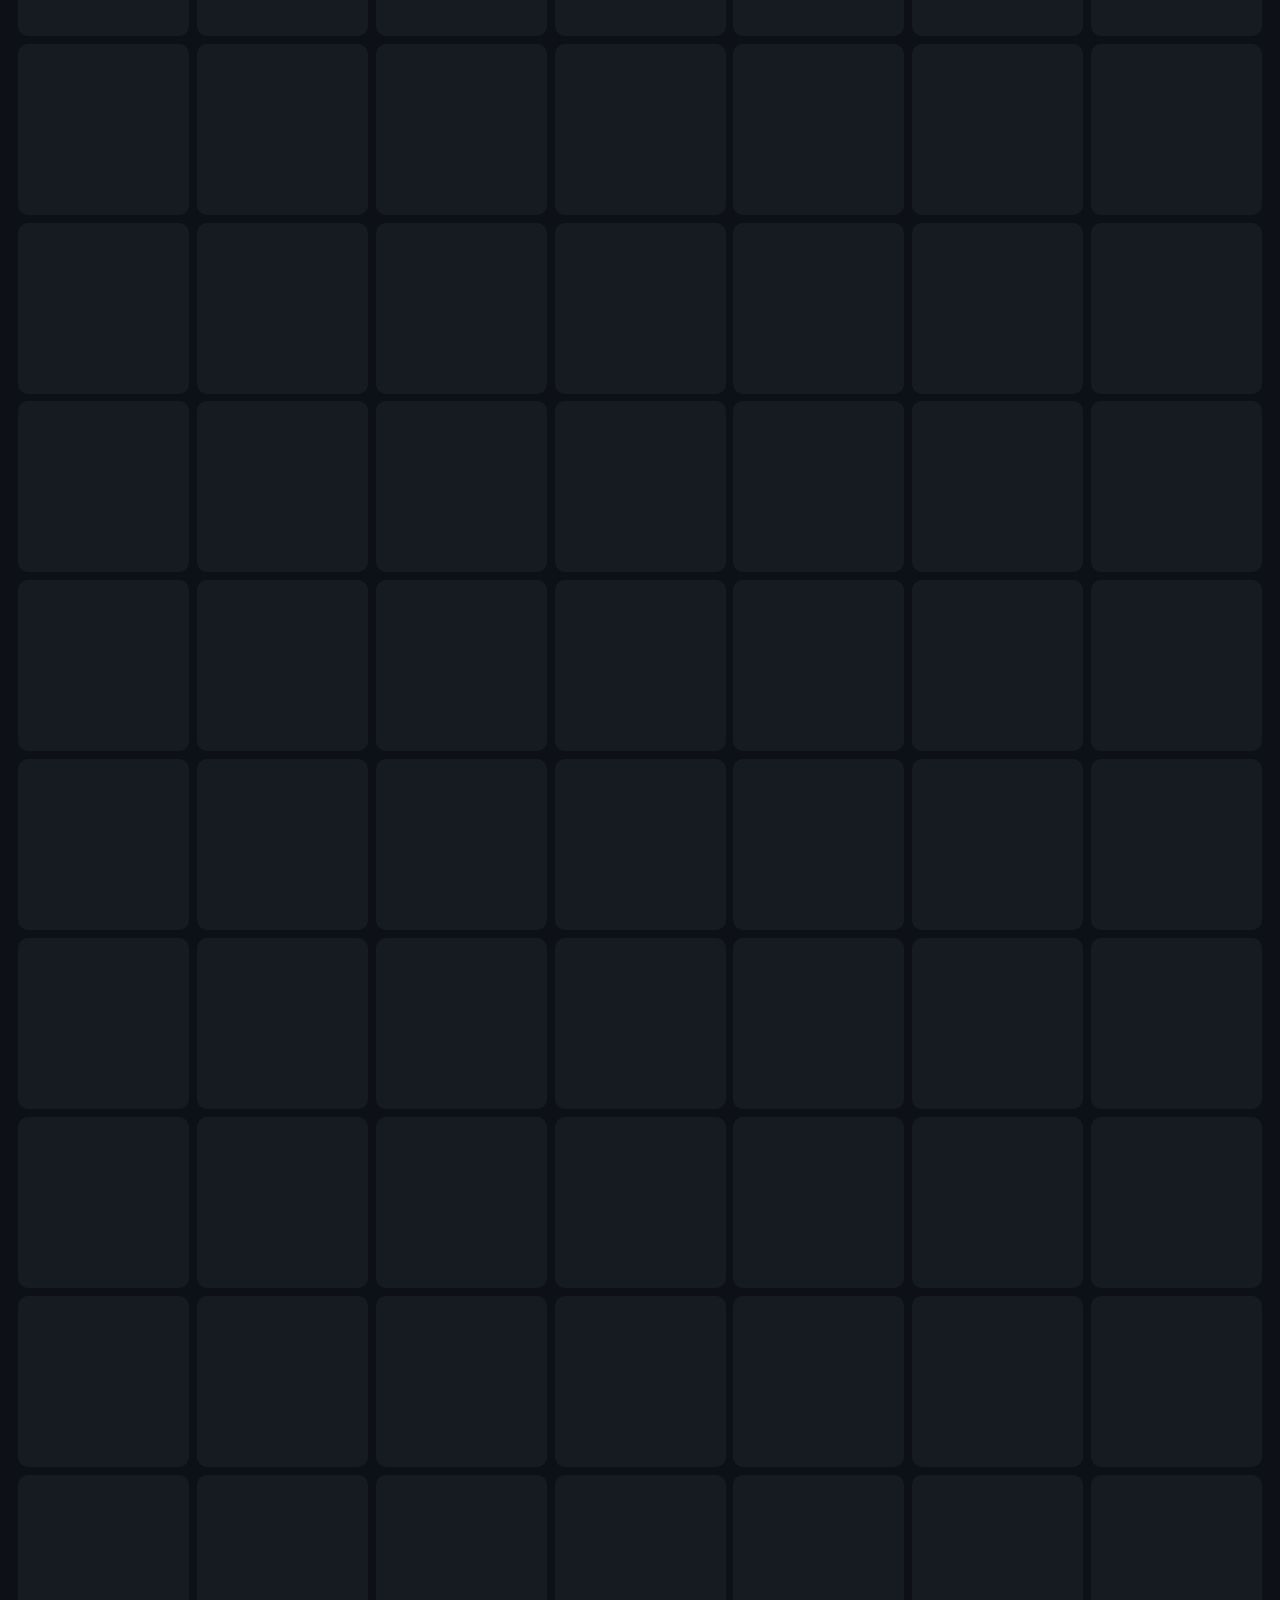
==== commit 1eb2e9d5: "perf+ux: carrusel de 3 slides (swipe correcto) y arreglos de retardo - Visor: carrusel anterior/actu" ====
--- a/index.html
+++ b/index.html
@@ -36,15 +36,19 @@
   <button class="lb-close" id="lbClose" aria-label="Cerrar">&times;</button>
   <button class="lb-nav lb-prev" id="lbPrev" aria-label="Anterior">&#10094;</button>
   <button class="lb-nav lb-next" id="lbNext" aria-label="Siguiente">&#10095;</button>
-  <figure class="lb-figure">
-    <img id="lbImg" alt="" />
-    <figcaption class="lb-caption">
-      <span id="lbLabel"></span>
-      <button id="lbFav" class="btn" aria-pressed="false">☆ Favorita</button>
-      <button id="lbShare" class="btn">Compartir</button>
-      <a id="lbDownload" class="btn btn-primary" download>Descargar foto</a>
-    </figcaption>
-  </figure>
+  <div class="lb-viewport" id="lbViewport">
+    <div class="lb-track" id="lbTrack">
+      <img class="lb-slide" id="lbPrevImg" alt="" decoding="async" />
+      <img class="lb-slide" id="lbImg" alt="" decoding="async" />
+      <img class="lb-slide" id="lbNextImg" alt="" decoding="async" />
+    </div>
+  </div>
+  <figcaption class="lb-caption">
+    <span id="lbLabel"></span>
+    <button id="lbFav" class="btn" aria-pressed="false">☆ Favorita</button>
+    <button id="lbShare" class="btn">Compartir</button>
+    <a id="lbDownload" class="btn btn-primary" download>Descargar foto</a>
+  </figcaption>
 </div>
 
 <button id="toTop" class="to-top hidden" aria-label="Volver arriba" title="Volver arriba">↑</button>
--- a/styles.css
+++ b/styles.css
@@ -29,8 +29,7 @@
   position: sticky;
   top: 0;
   z-index: 20;
-  background: rgba(13, 17, 23, 0.85);
-  backdrop-filter: saturate(180%) blur(12px);
+  background: rgba(13, 17, 23, 0.96);
   border-bottom: 1px solid var(--border);
 }
 .topbar-inner {
@@ -154,6 +153,10 @@
   overflow: hidden;
   cursor: pointer;
   border: 2px solid transparent;
+  /* El navegador se salta el render de los tiles fuera de pantalla: abrir/cerrar
+     el visor y el scroll no recalculan miles de nodos. */
+  content-visibility: auto;
+  contain-intrinsic-size: 170px;
 }
 .tile img {
   width: 100%;
@@ -267,27 +270,34 @@
   z-index: 50;
   background: rgba(0,0,0,0.92);
   display: flex;
+  flex-direction: column;
   align-items: center;
   justify-content: center;
-}
-.lb-figure {
-  margin: 0;
-  max-width: 95vw;
-  max-height: 95vh;
-  display: flex;
-  flex-direction: column;
-  align-items: center;
   gap: 14px;
 }
-#lbImg {
-  max-width: 95vw;
-  max-height: 82vh;
+/* Carrusel: viewport recorta y el track lleva 3 slides (anterior/actual/siguiente) */
+.lb-viewport {
+  position: relative;
+  width: 100vw;
+  height: 80vh;
+  overflow: hidden;
+}
+.lb-track {
+  display: flex;
+  height: 100%;
+  transform: translateX(-100vw); /* centra el slide del medio (actual) */
+}
+.lb-slide {
+  flex: 0 0 100vw;
+  height: 100%;
   object-fit: contain;
-  border-radius: 6px;
-  transform-origin: center center;
-  touch-action: none; /* gestionamos pinch/pan nosotros */
   user-select: none;
   -webkit-user-drag: none;
+}
+/* El slide actual admite zoom (transform propio, independiente del track) */
+#lbImg {
+  transform-origin: center center;
+  touch-action: none;
   will-change: transform;
 }
 .lb-caption {
@@ -374,8 +384,7 @@
   left: 0;
   right: 0;
   z-index: 30;
-  background: rgba(13, 17, 23, 0.92);
-  backdrop-filter: saturate(180%) blur(8px);
+  background: rgba(13, 17, 23, 0.96);
   border-top: 1px solid var(--border);
   padding: 8px 16px;
   color: var(--muted);
@@ -390,6 +399,7 @@
 
 @media (max-width: 640px) {
   .grid { grid-template-columns: repeat(auto-fill, minmax(140px, 1fr)); gap: 6px; }
+  .tile { contain-intrinsic-size: 140px; }
 
   /* Controles: el buscador ocupa la fila y el botón de favoritas se vuelve
      compacto (solo ★) para no comerse el ancho. */
@@ -413,13 +423,12 @@
   /* Visor: las flechas se ocultan (se navega con swipe) y se da más espacio a
      la imagen; los botones del pie van apilados a ancho completo. */
   .lb-nav { display: none; }
-  #lbImg { max-height: 74vh; }
-  .lb-figure { width: 94vw; gap: 10px; }
+  .lb-viewport { height: 72vh; }
   .lb-caption {
     flex-direction: column;
     align-items: stretch;
     gap: 8px;
-    width: 100%;
+    width: 92vw;
   }
   .lb-caption #lbLabel { text-align: center; }
   .lb-caption .btn { width: 100%; text-align: center; }
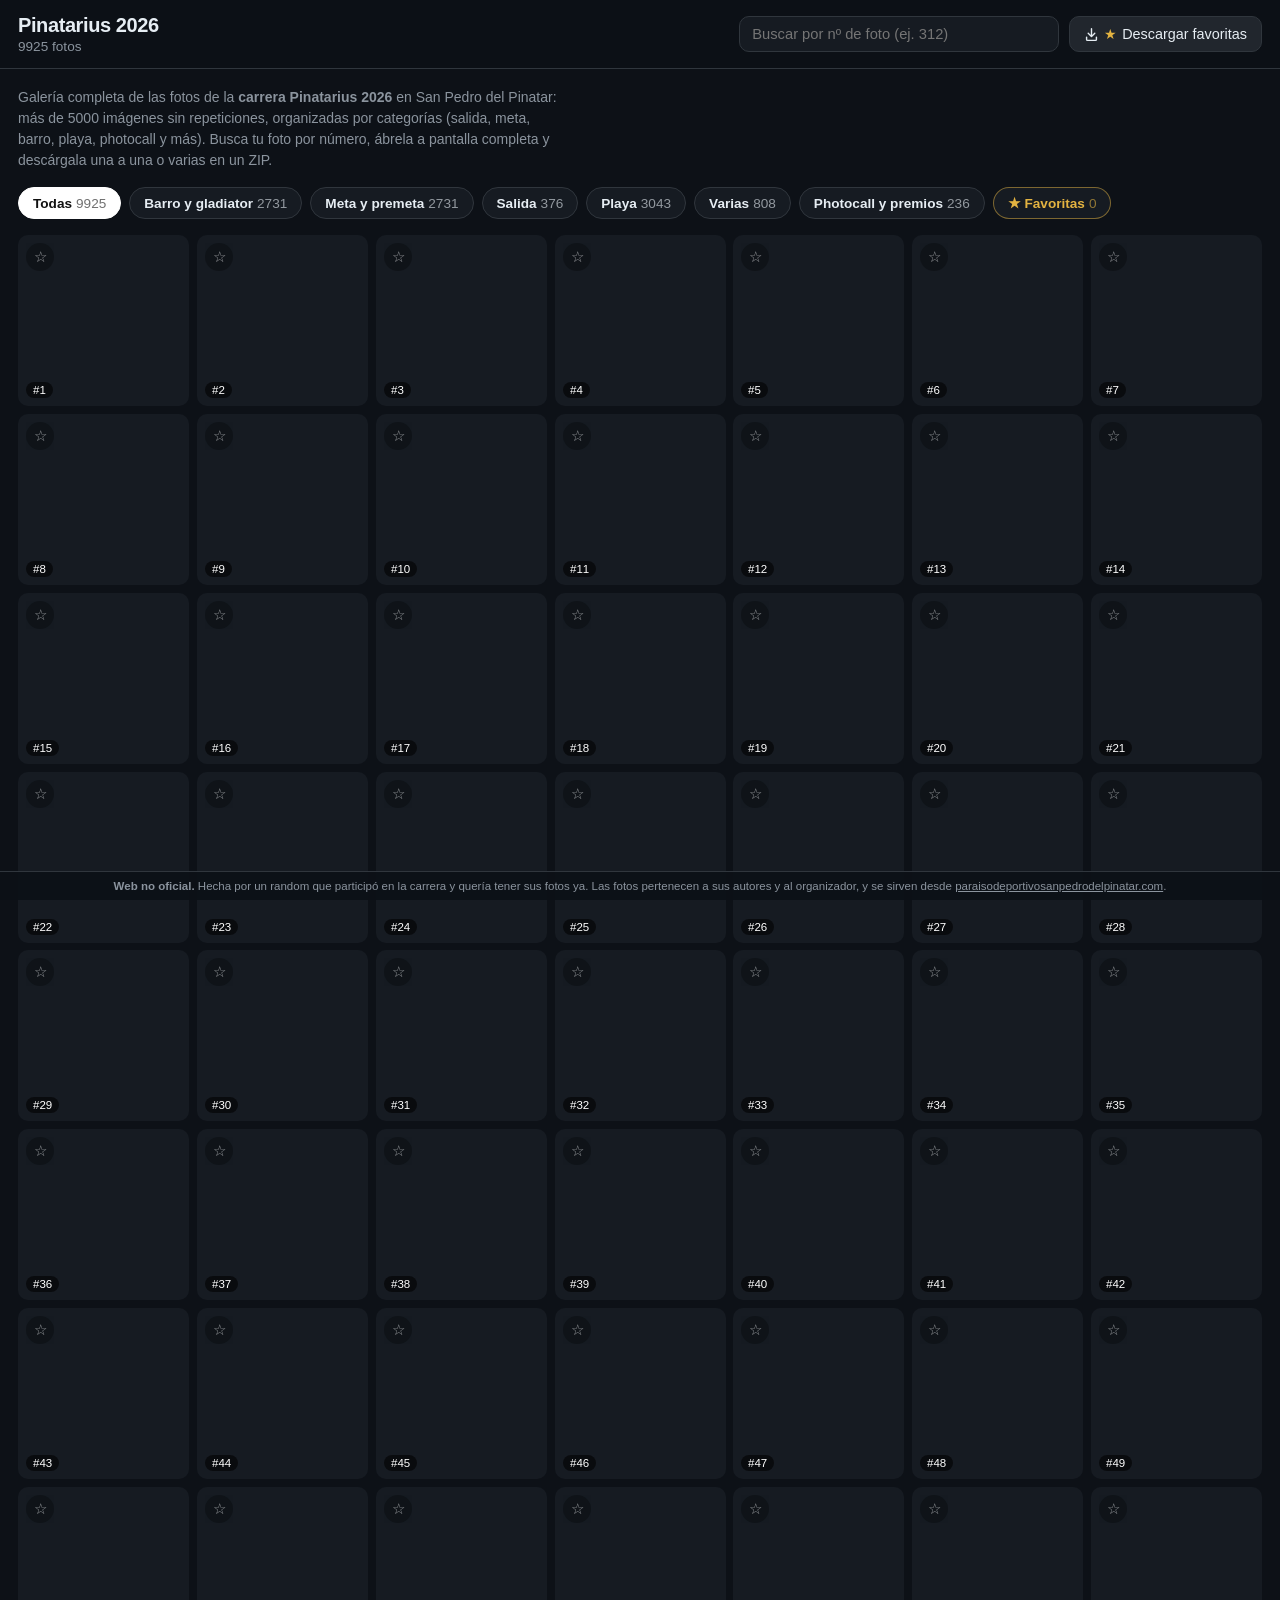
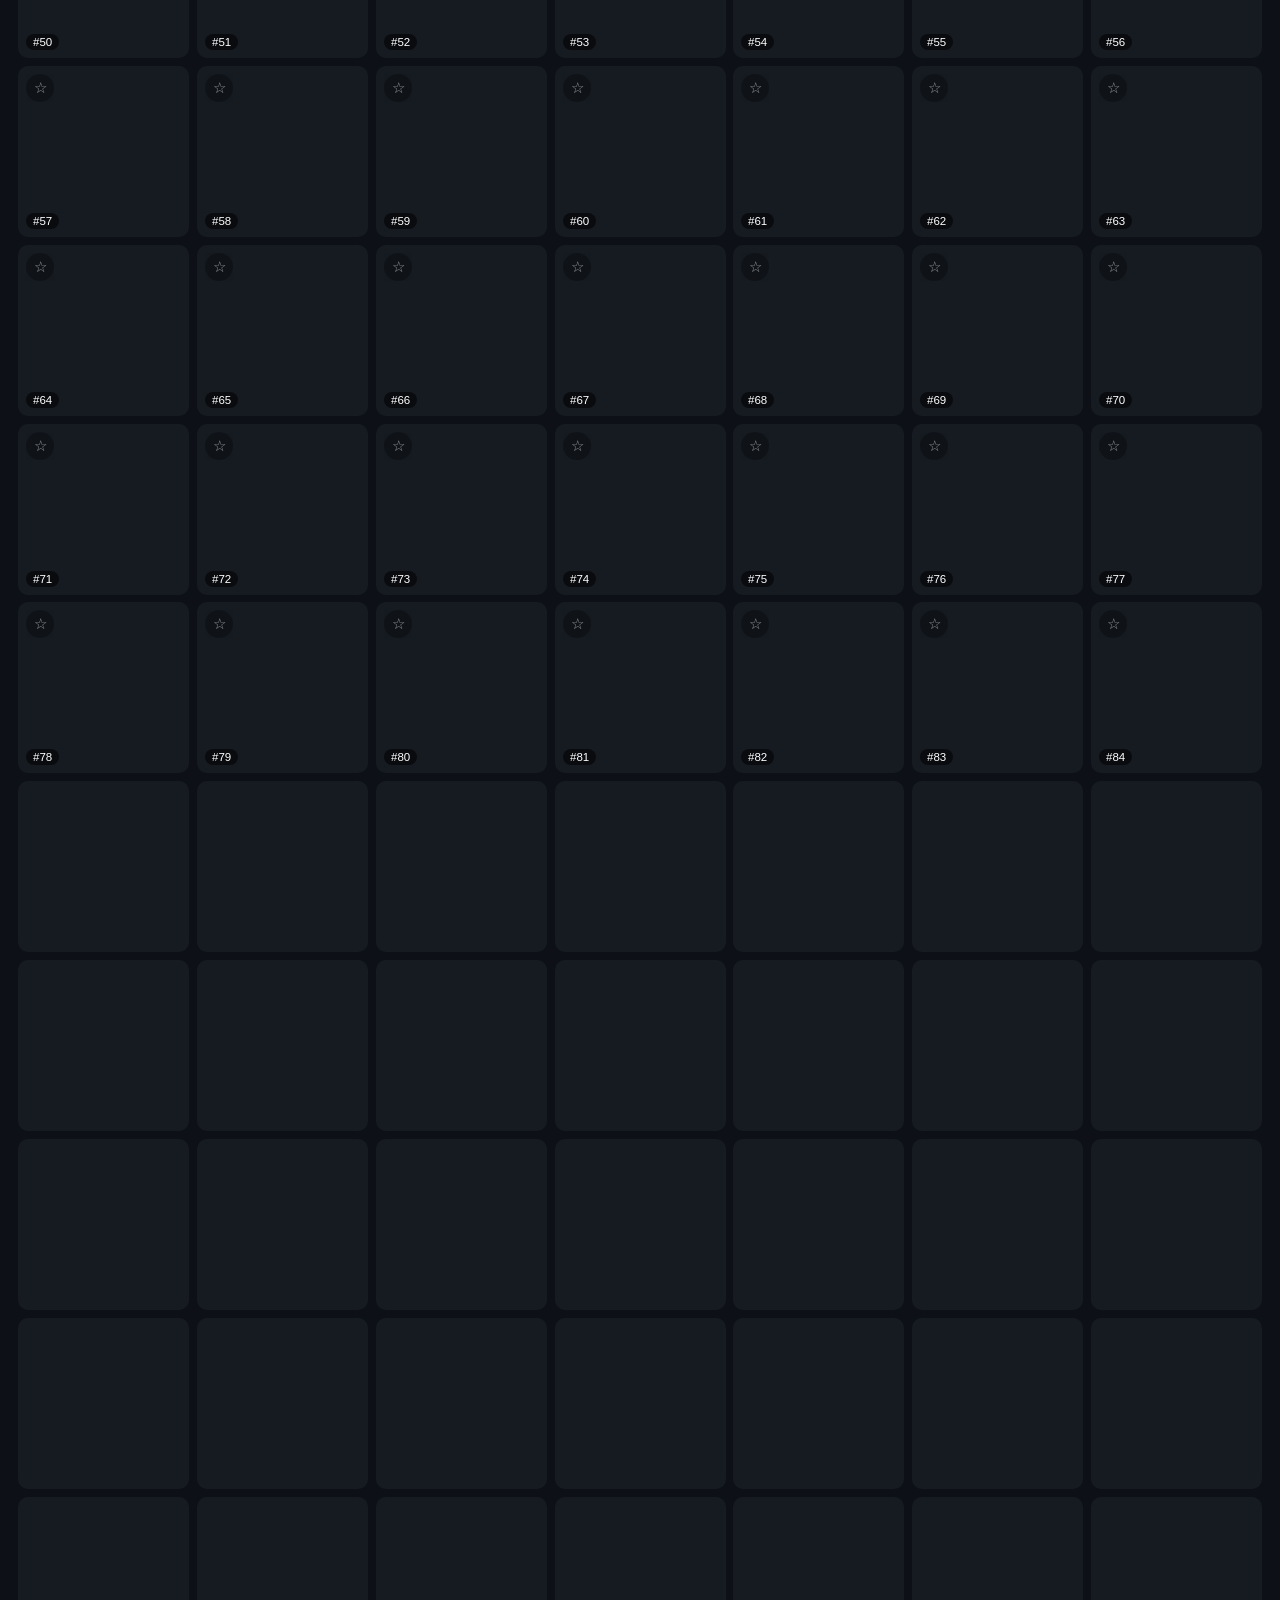
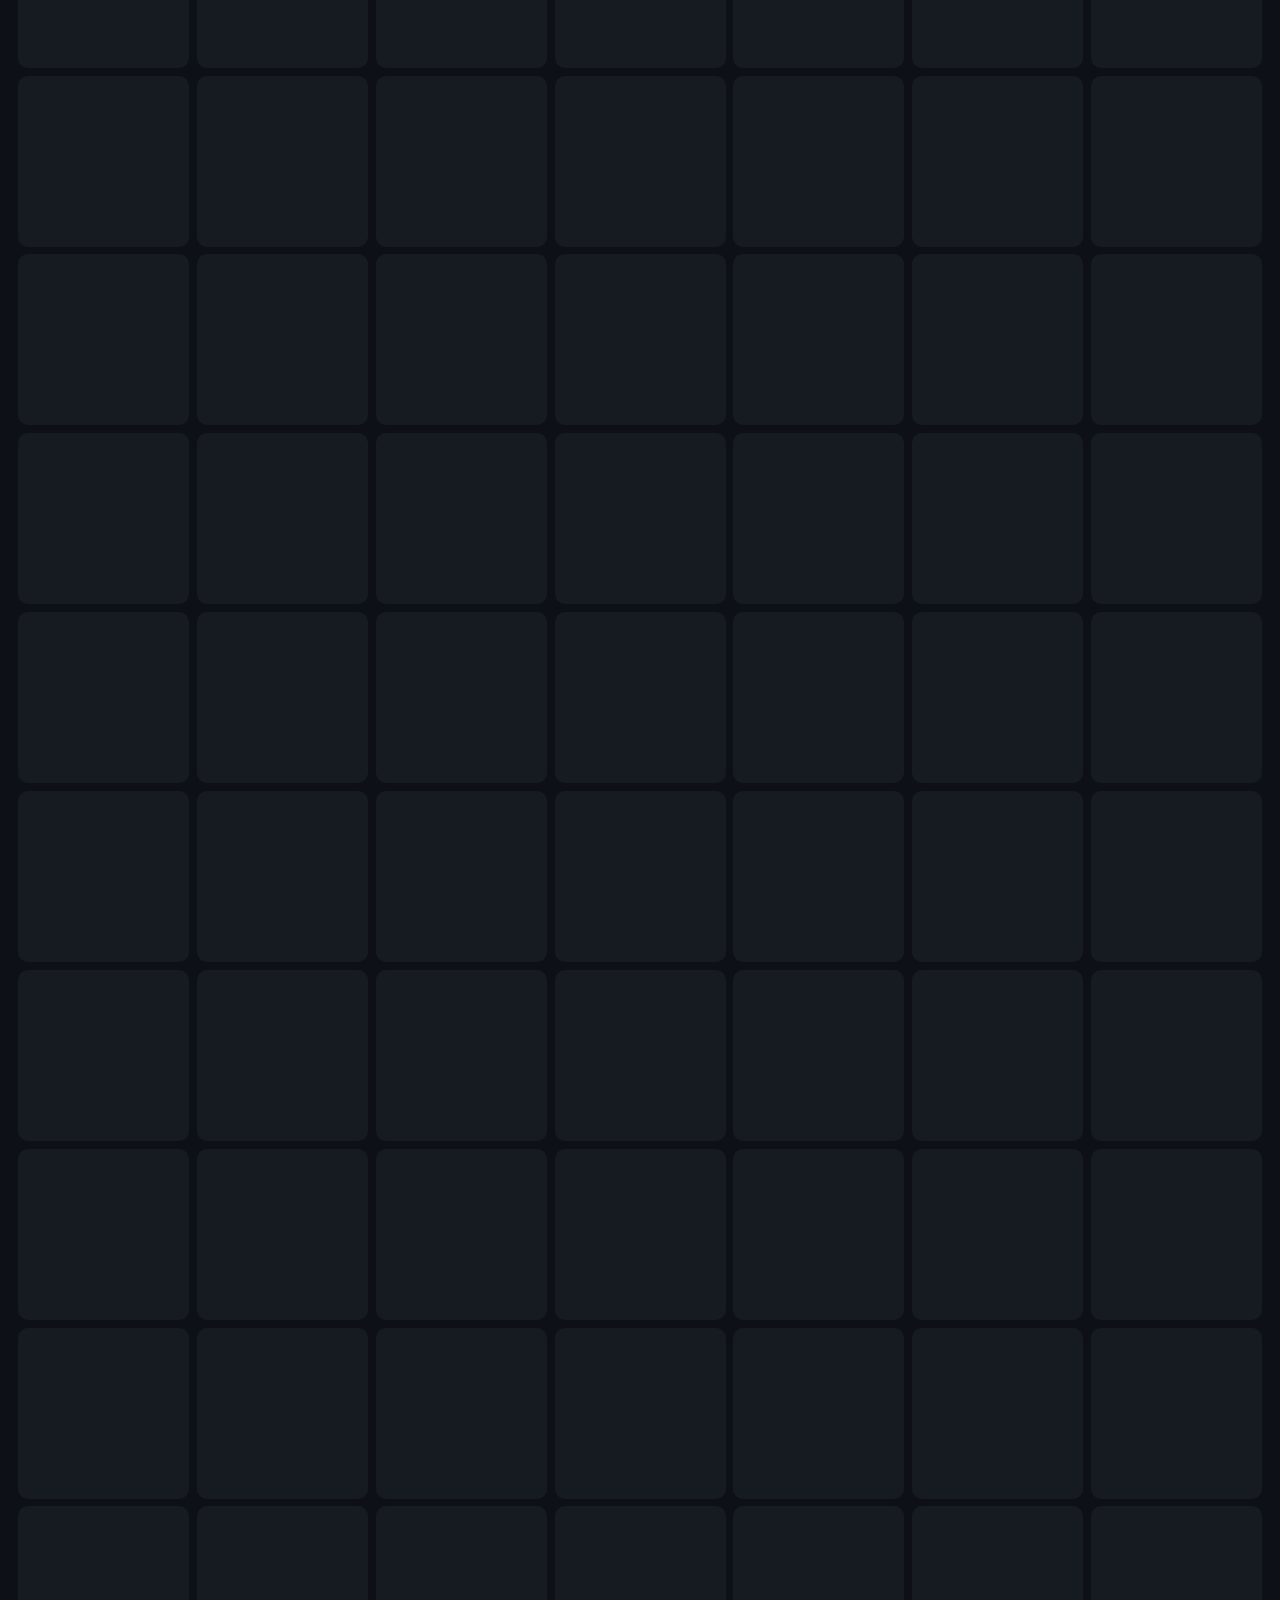
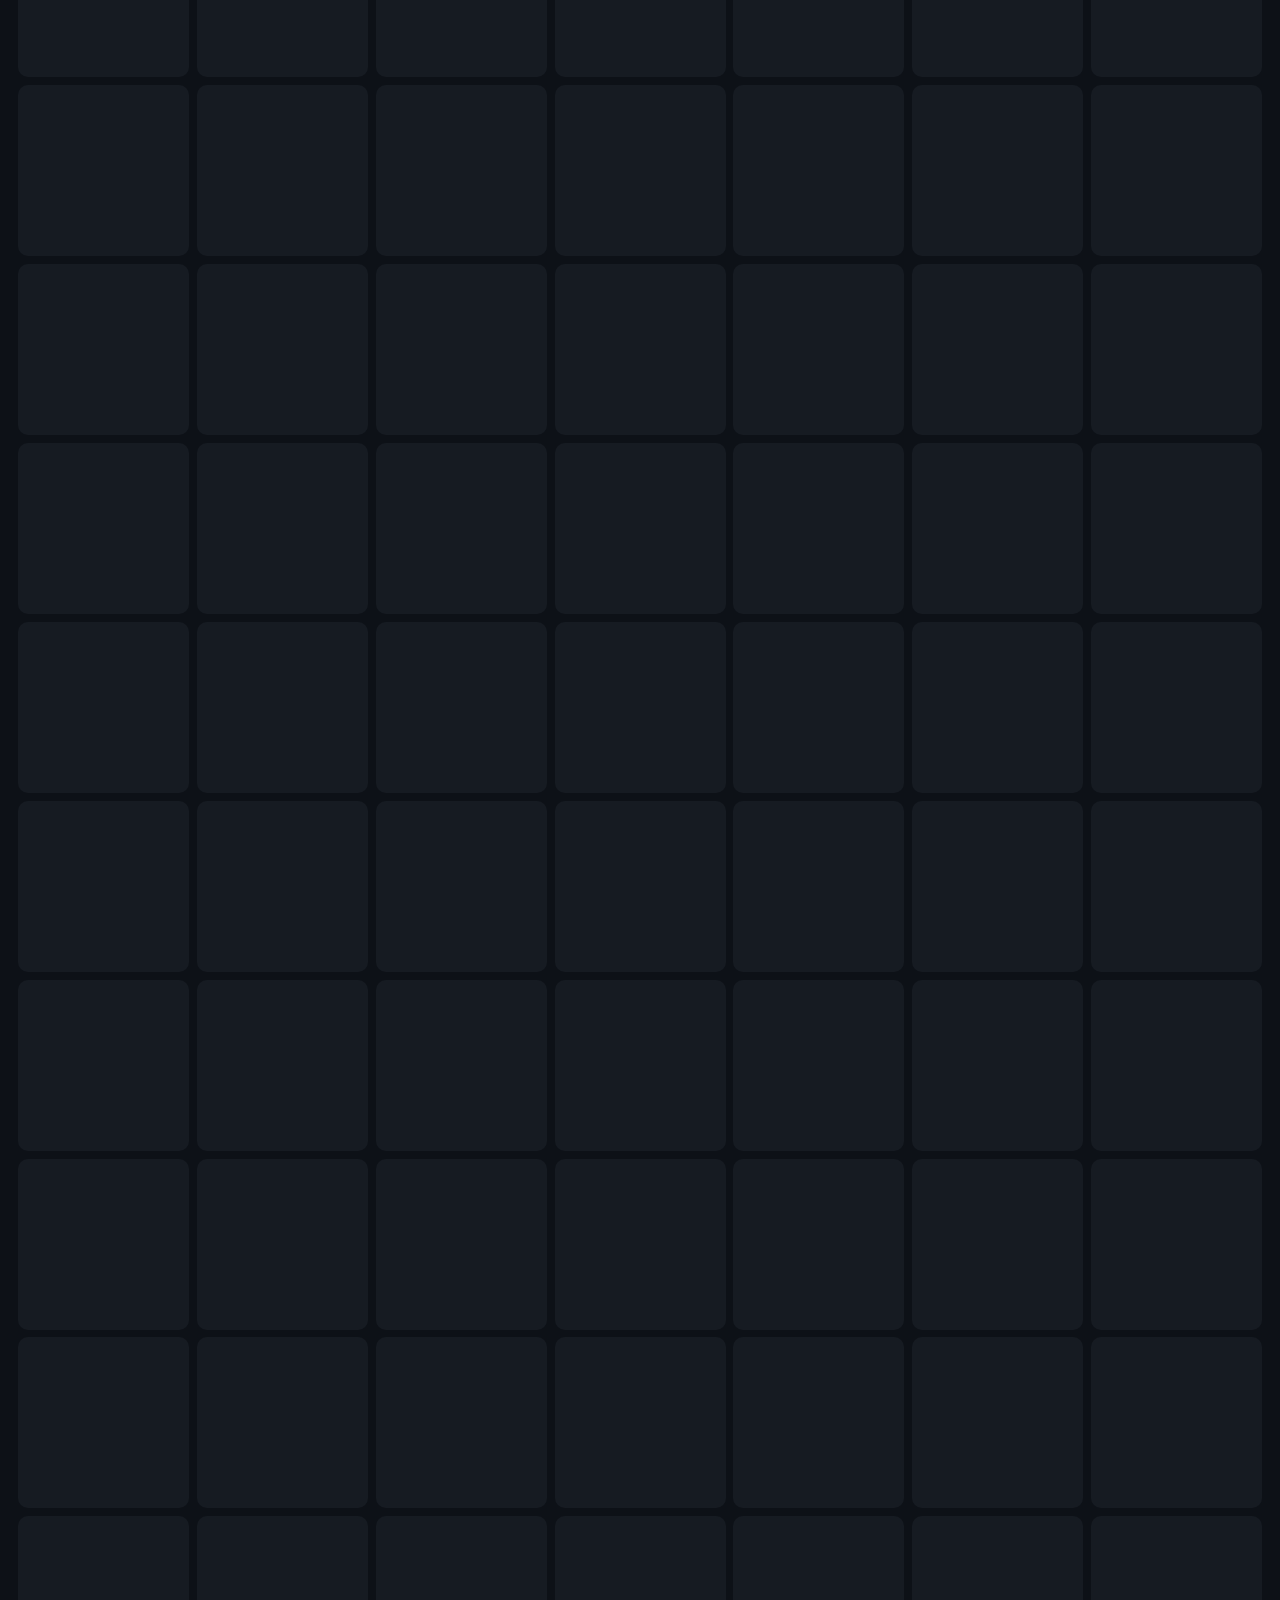
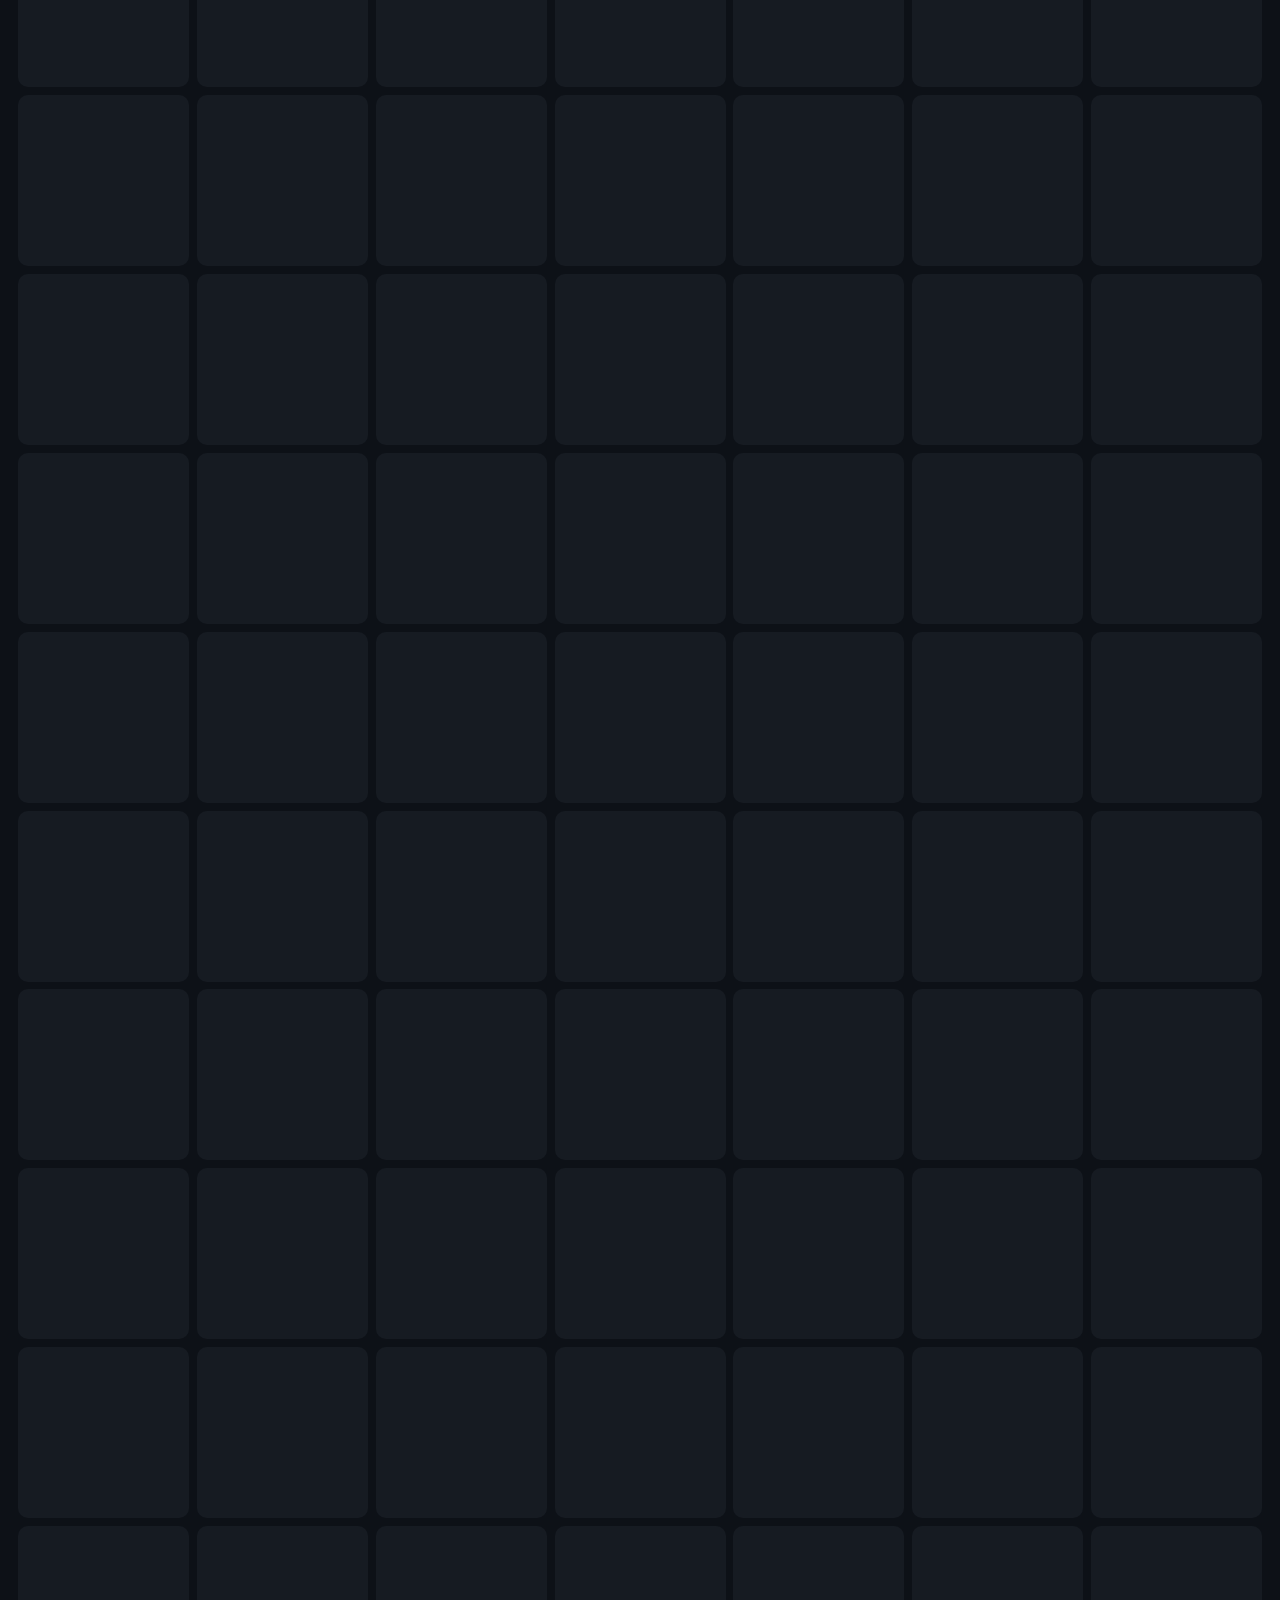
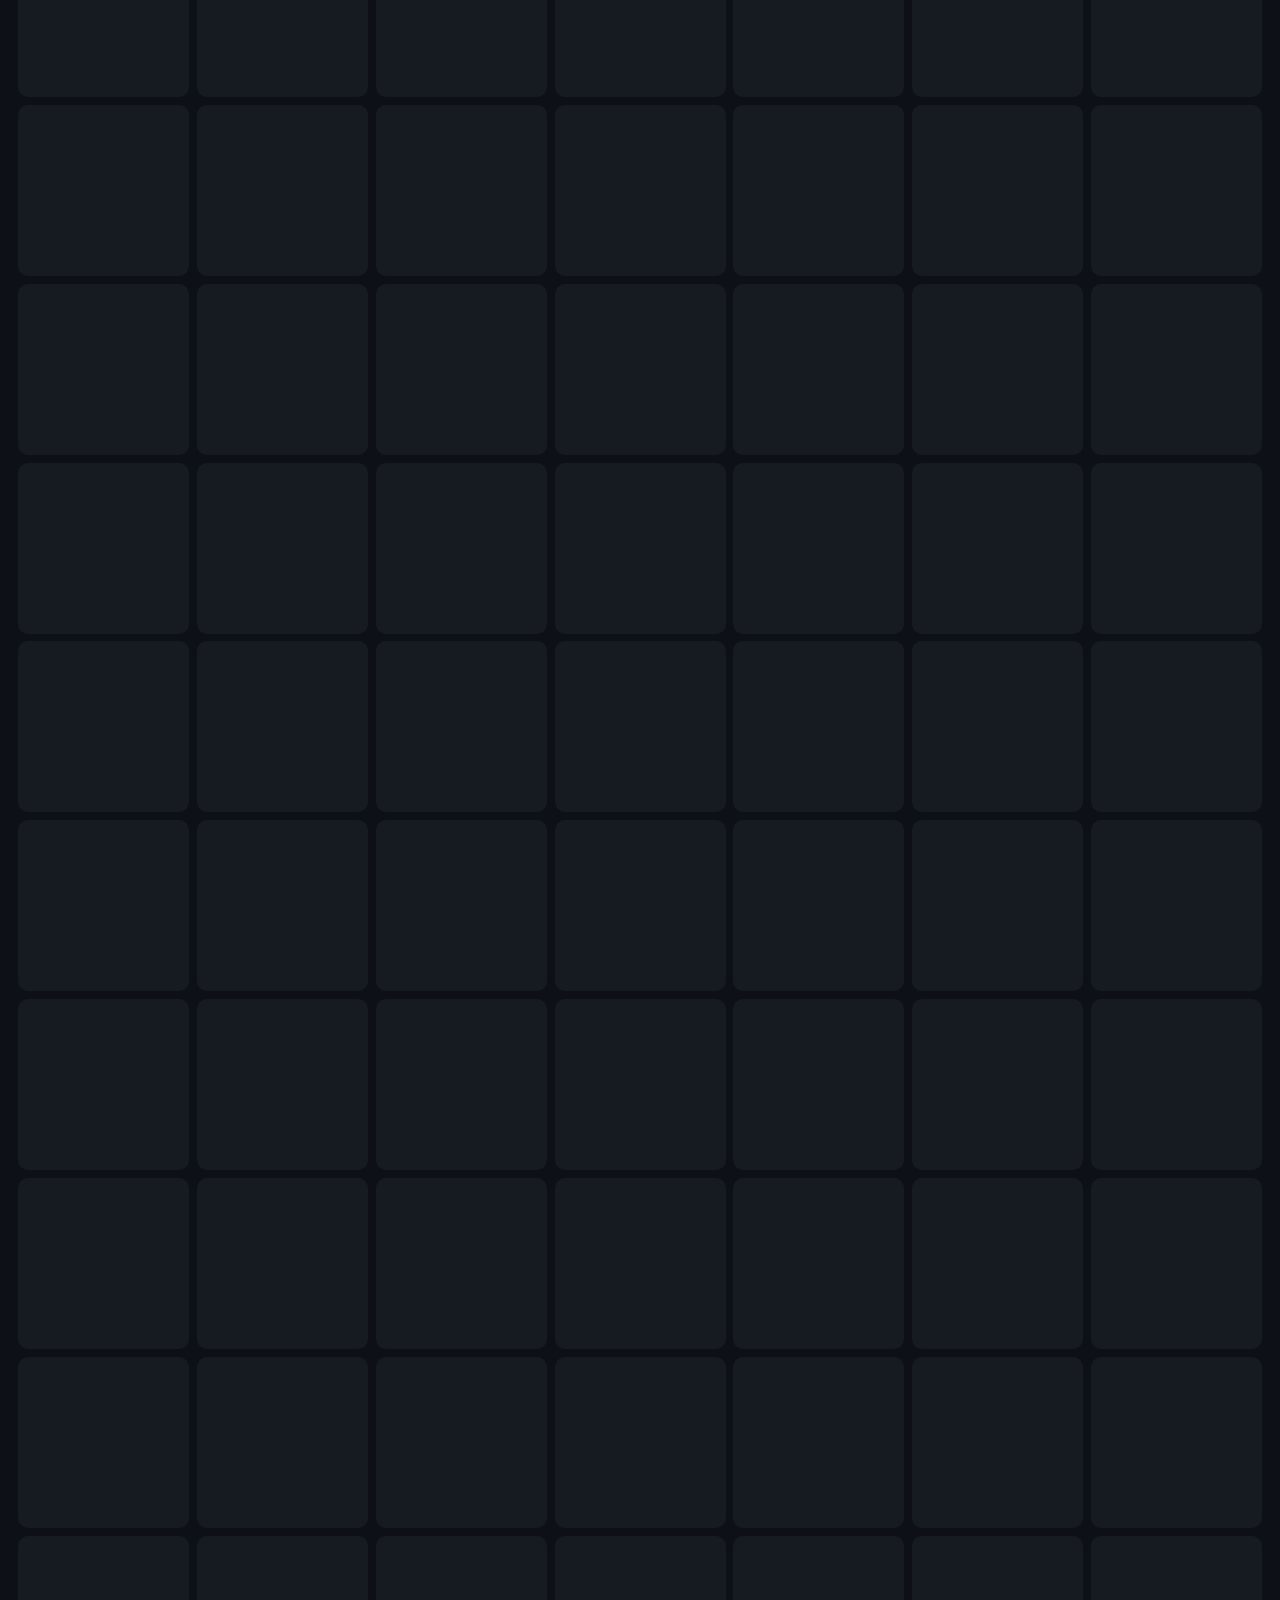
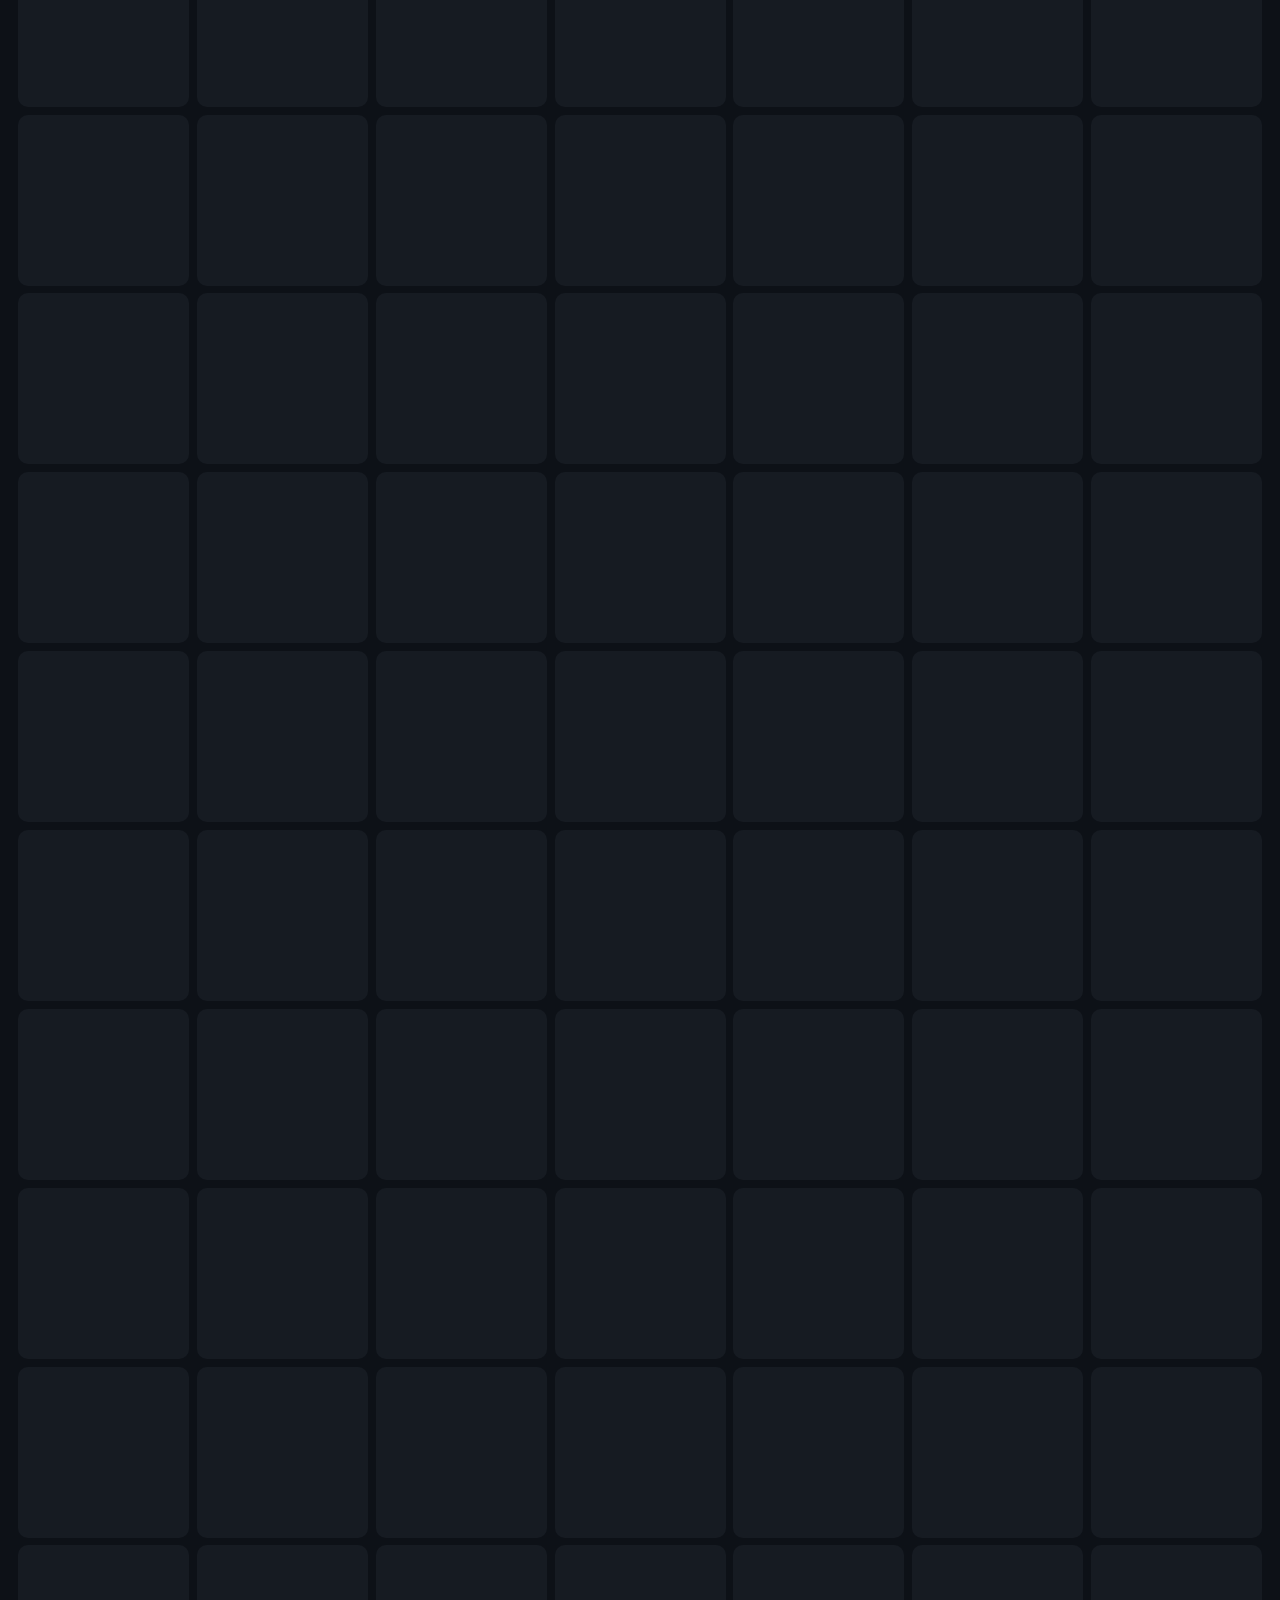
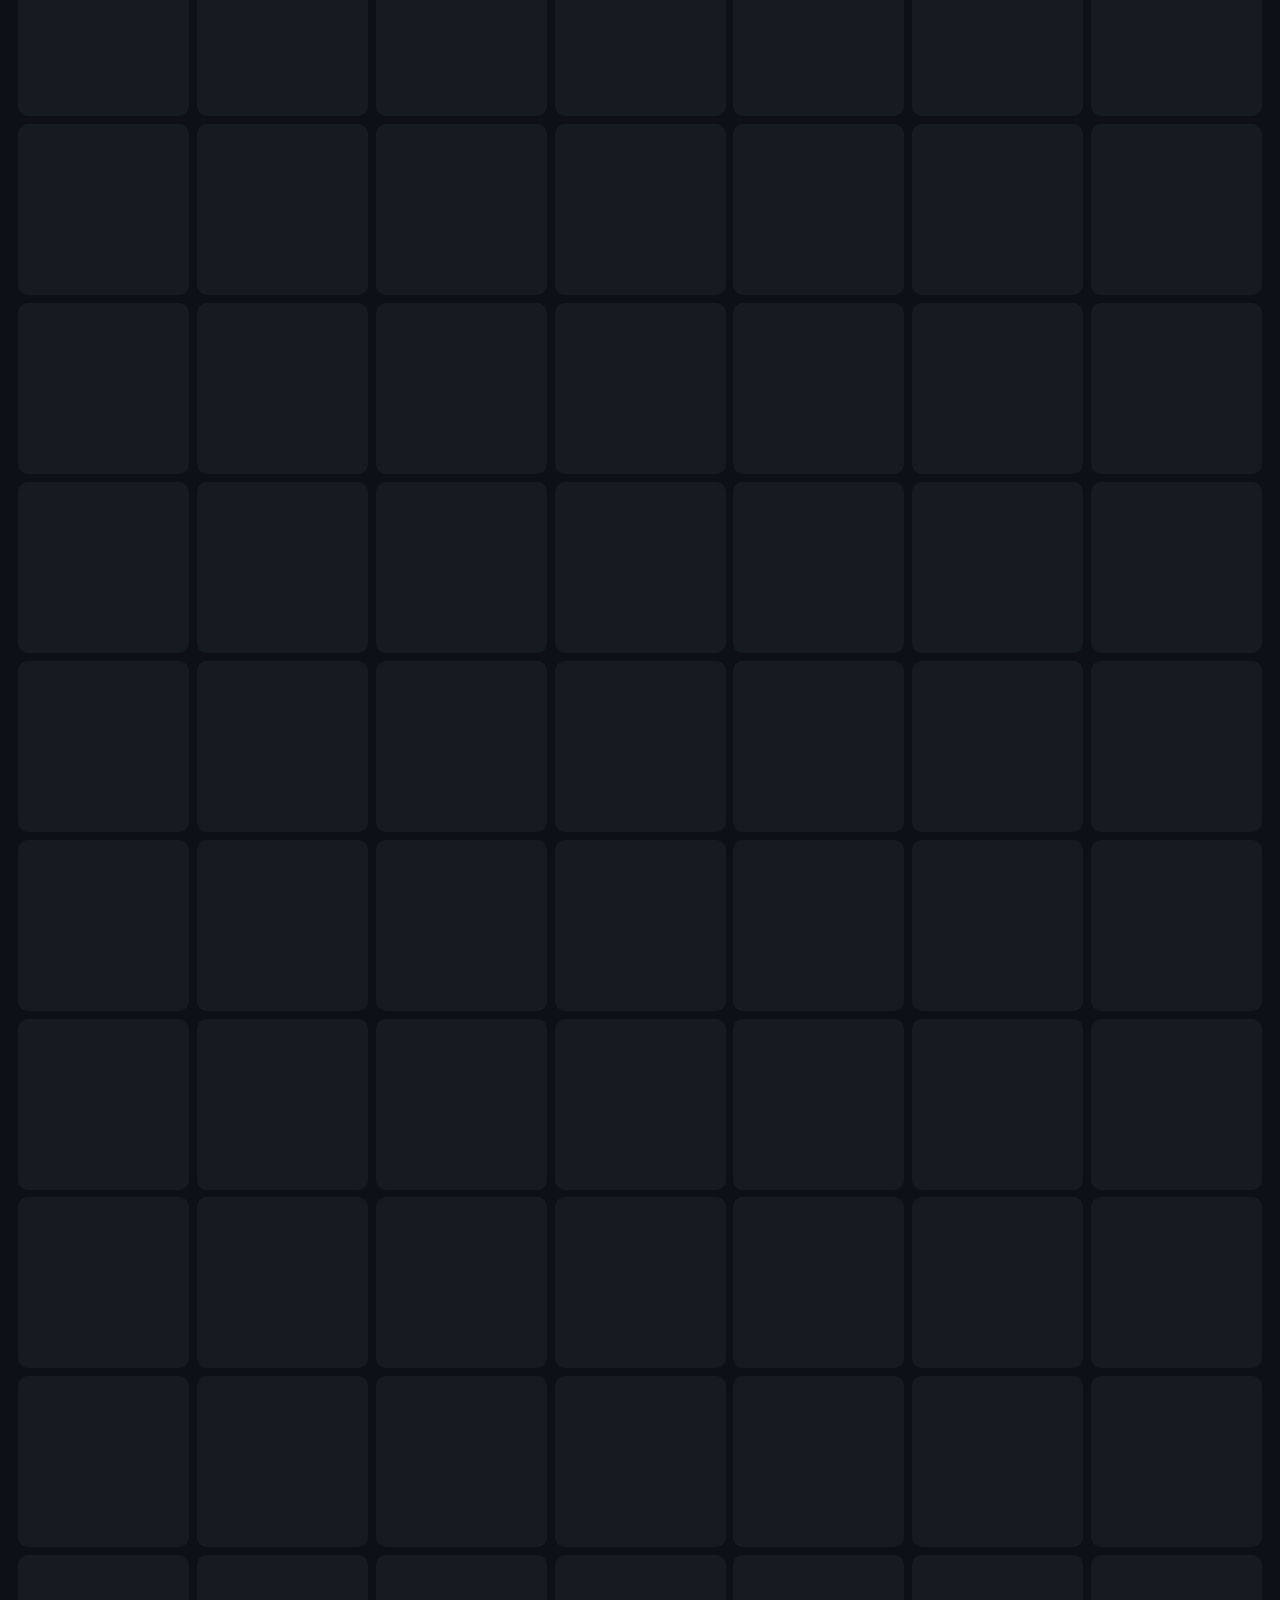
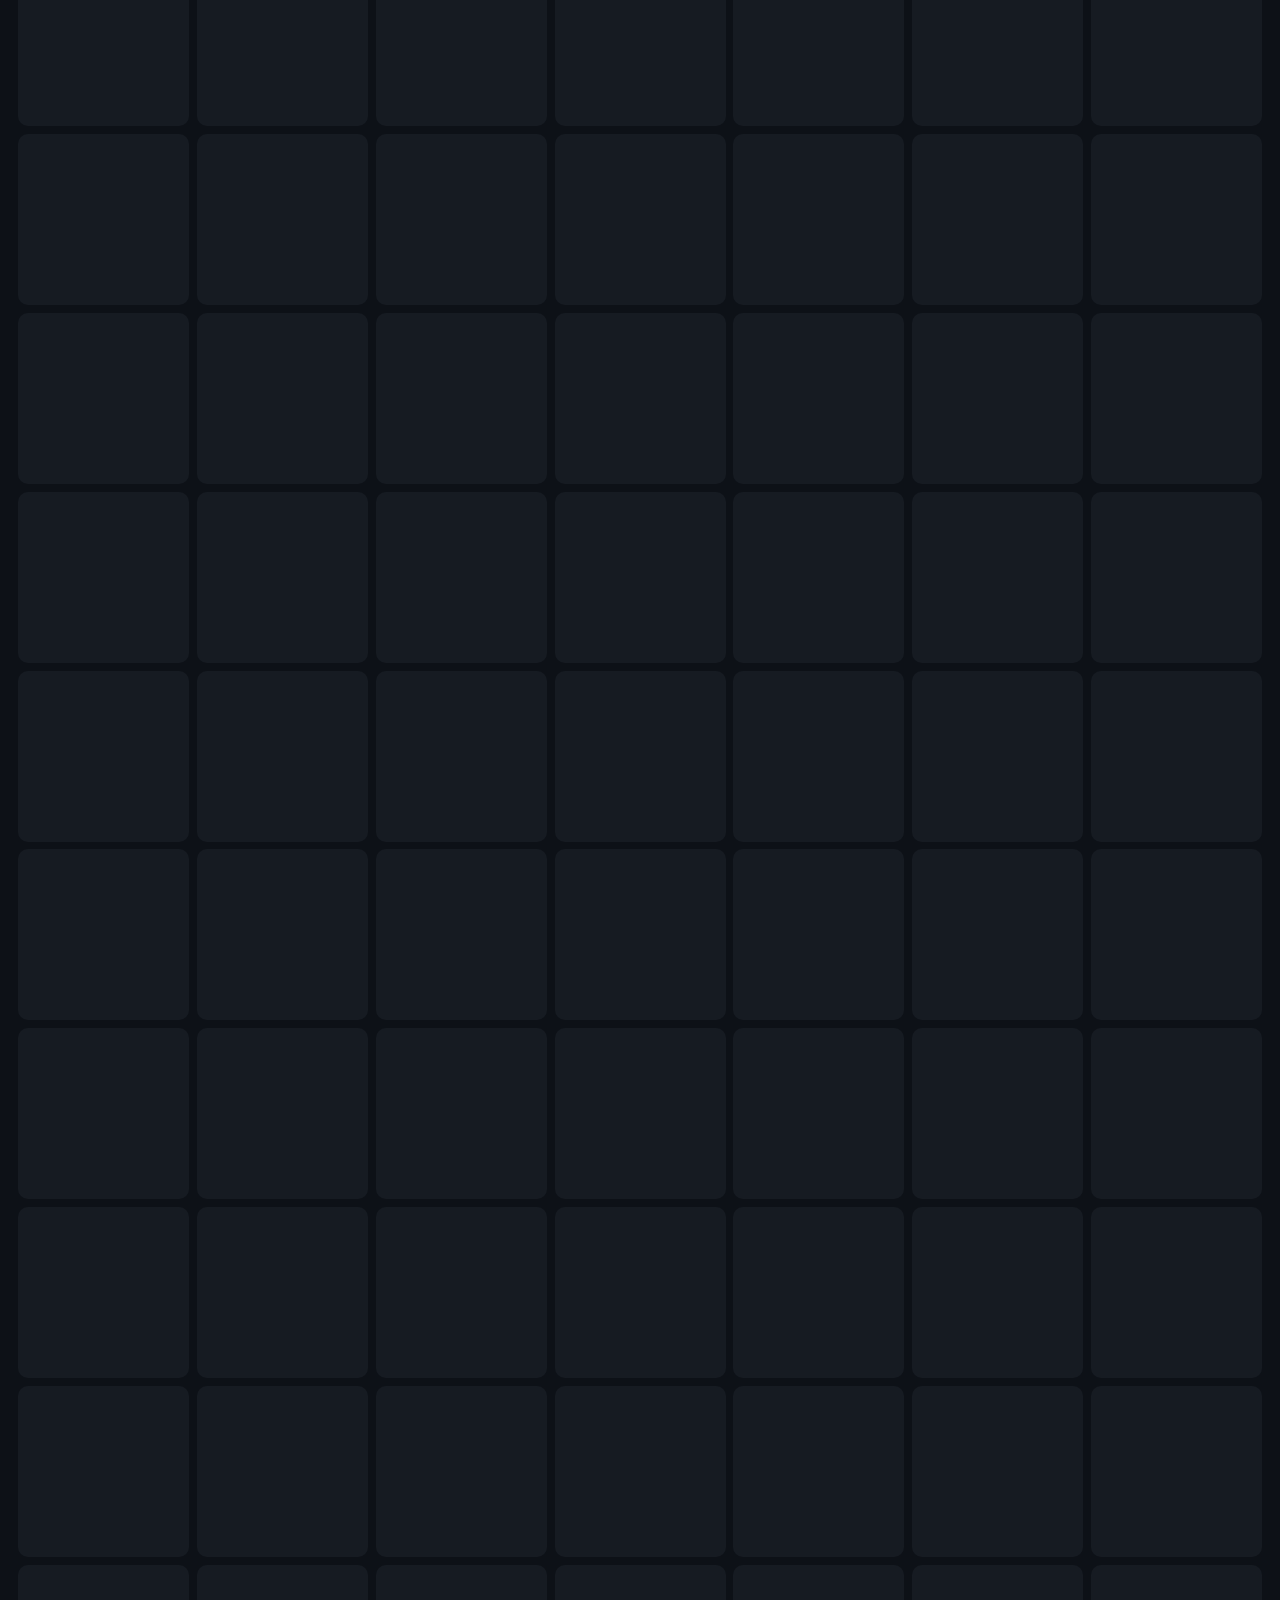
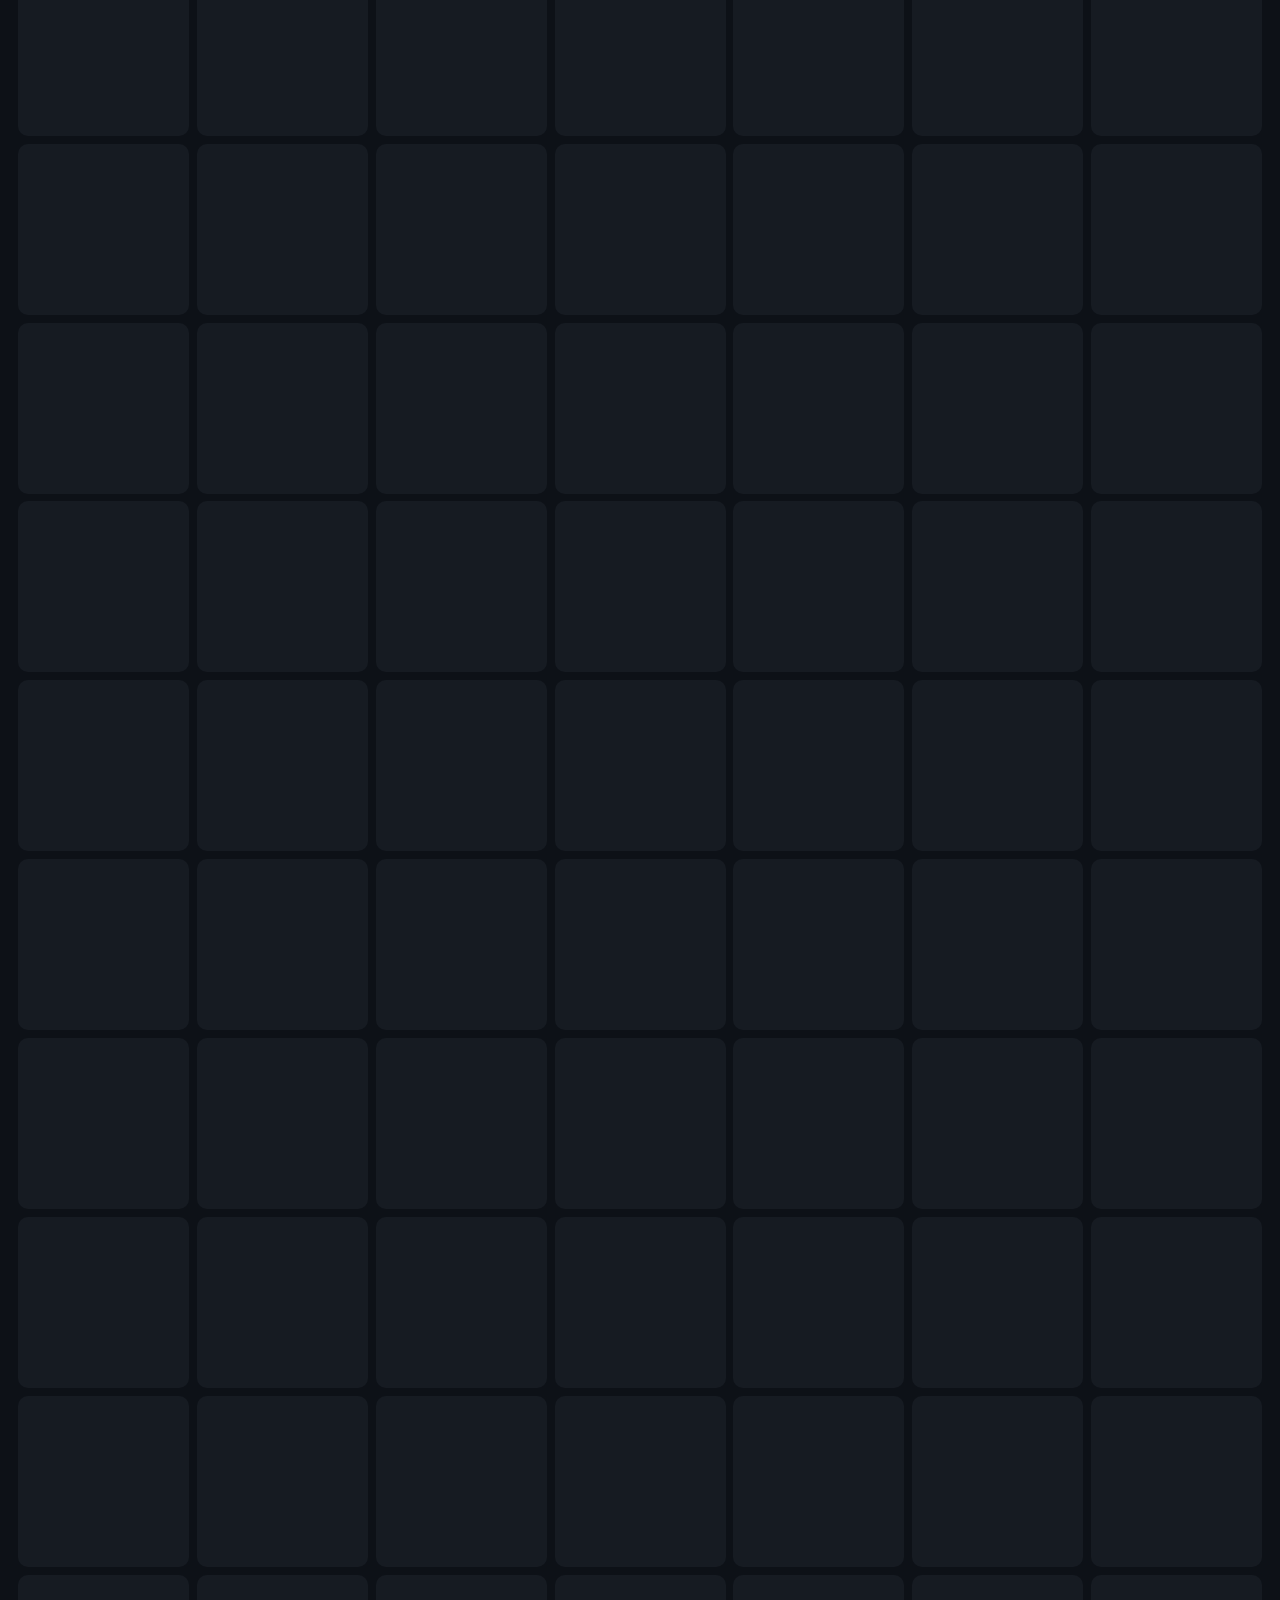
==== commit b9421389: "seo: verificación Search Console, robots, sitemap y metaetiquetas - google6eb33db9295b7fd7.html (ver" ====
--- a/index.html
+++ b/index.html
@@ -3,8 +3,23 @@
 <head>
 <meta charset="UTF-8" />
 <meta name="viewport" content="width=device-width, initial-scale=1.0" />
-<title>Galería Pinatarius 2026 — todas las fotos</title>
-<meta name="description" content="Todas las fotos de la carrera Pinatarius 2026, sin repeticiones. Visualiza y descarga tus fotos." />
+<title>Galería Pinatarius 2026 — todas las fotos de la carrera</title>
+<meta name="description" content="Galería completa de las fotos de la carrera Pinatarius 2026 (San Pedro del Pinatar), sin repeticiones. Busca por número, visualiza a pantalla completa y descarga tus fotos." />
+<link rel="canonical" href="https://vontus.github.io/pinatarius-2026-galeria/" />
+
+<!-- Open Graph / redes sociales (vista previa al compartir) -->
+<meta property="og:type" content="website" />
+<meta property="og:locale" content="es_ES" />
+<meta property="og:site_name" content="Galería Pinatarius 2026" />
+<meta property="og:title" content="Galería Pinatarius 2026 — todas las fotos de la carrera" />
+<meta property="og:description" content="Galería completa de las fotos de la carrera Pinatarius 2026 (San Pedro del Pinatar), sin repeticiones. Busca por número y descarga tus fotos." />
+<meta property="og:url" content="https://vontus.github.io/pinatarius-2026-galeria/" />
+<meta property="og:image" content="https://paraisodeportivosanpedrodelpinatar.com/wp-content/uploads/PLAYA_PINATARIUS-0009.jpg" />
+<meta name="twitter:card" content="summary_large_image" />
+<meta name="twitter:title" content="Galería Pinatarius 2026 — todas las fotos de la carrera" />
+<meta name="twitter:description" content="Galería completa de las fotos de la carrera Pinatarius 2026, sin repeticiones. Busca por número y descarga tus fotos." />
+<meta name="twitter:image" content="https://paraisodeportivosanpedrodelpinatar.com/wp-content/uploads/PLAYA_PINATARIUS-0009.jpg" />
+
 <link rel="preconnect" href="https://paraisodeportivosanpedrodelpinatar.com" />
 <link rel="stylesheet" href="styles.css" />
 </head>
@@ -26,6 +41,12 @@
 </header>
 
 <main>
+  <p class="intro">
+    Galería completa de las fotos de la <strong>carrera Pinatarius 2026</strong> en
+    San Pedro del Pinatar: más de 5000 imágenes sin repeticiones, organizadas por
+    categorías (salida, meta, barro, playa, photocall y más). Busca tu foto por
+    número, ábrela a pantalla completa y descárgala una a una o varias en un ZIP.
+  </p>
   <div id="filters" class="filters"></div>
   <div id="grid" class="grid" aria-live="polite"></div>
   <p id="empty" class="empty hidden">No hay fotos que coincidan.</p>
--- a/styles.css
+++ b/styles.css
@@ -119,6 +119,16 @@
   padding: 18px;
 }
 
+/* Texto introductorio (SEO + contexto) */
+.intro {
+  max-width: 70ch;
+  margin: 0 0 16px;
+  font-size: 14px;
+  line-height: 1.5;
+  color: var(--muted, #9aa0a6);
+}
+.intro strong { color: inherit; }
+
 /* Filtros por categoría */
 .filters {
   display: flex;
@@ -167,17 +177,6 @@
   transition: opacity 0.35s ease;
 }
 .tile img.loaded { opacity: 1; }
-/* Capa de imagen original (crossfade sobre la miniatura, sin parpadeo) */
-.tile .hires {
-  position: absolute;
-  inset: 0;
-  width: 100%;
-  height: 100%;
-  object-fit: cover;
-  opacity: 0;
-  transition: opacity 0.3s ease;
-}
-.tile .hires.shown { opacity: 1; }
 
 .tile .num {
   position: absolute;
@@ -274,21 +273,25 @@
   align-items: center;
   justify-content: center;
   gap: 14px;
-}
-/* Carrusel: viewport recorta y el track lleva 3 slides (anterior/actual/siguiente) */
+  overflow: hidden; /* nada se sale de la pantalla */
+}
+/* Carrusel: viewport recorta y el track lleva 3 slides (anterior/actual/siguiente).
+   Medidas en % (no vw) para no contar la barra de scroll ni desbordar. */
 .lb-viewport {
   position: relative;
-  width: 100vw;
-  height: 80vh;
+  flex: 1 1 auto;
+  min-height: 0;
+  width: 100%;
   overflow: hidden;
 }
 .lb-track {
   display: flex;
+  width: 300%;
   height: 100%;
-  transform: translateX(-100vw); /* centra el slide del medio (actual) */
+  transform: translateX(-33.3333%); /* centra el slide del medio (actual) */
 }
 .lb-slide {
-  flex: 0 0 100vw;
+  width: 33.3333%;
   height: 100%;
   object-fit: contain;
   user-select: none;
@@ -301,6 +304,8 @@
   will-change: transform;
 }
 .lb-caption {
+  position: relative;
+  z-index: 55; /* por encima del viewport/imagen */
   display: flex;
   align-items: center;
   gap: 16px;
@@ -329,6 +334,7 @@
   position: absolute;
   top: 50%;
   transform: translateY(-50%);
+  z-index: 55; /* por encima del viewport (si no, la imagen los tapa) */
   background: rgba(255,255,255,0.08);
   border: none;
   color: #fff;
@@ -423,7 +429,6 @@
   /* Visor: las flechas se ocultan (se navega con swipe) y se da más espacio a
      la imagen; los botones del pie van apilados a ancho completo. */
   .lb-nav { display: none; }
-  .lb-viewport { height: 72vh; }
   .lb-caption {
     flex-direction: column;
     align-items: stretch;
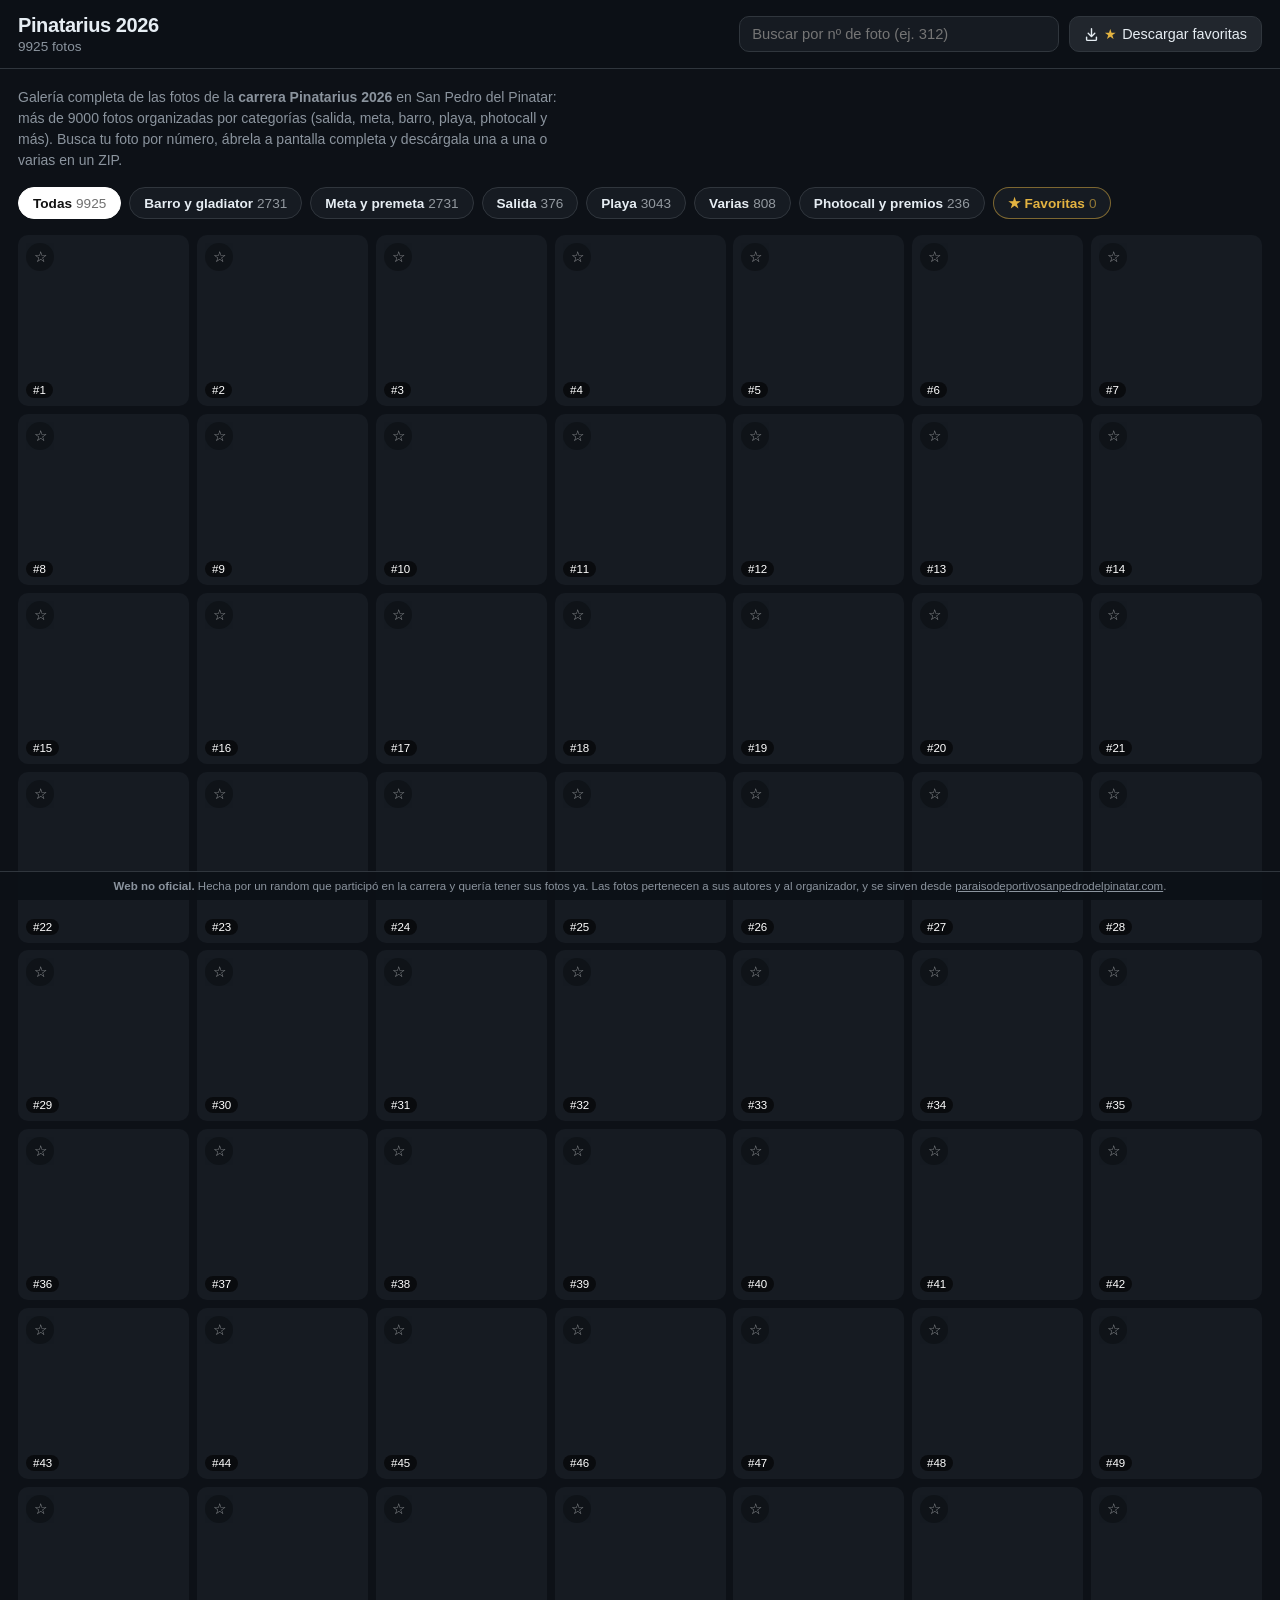
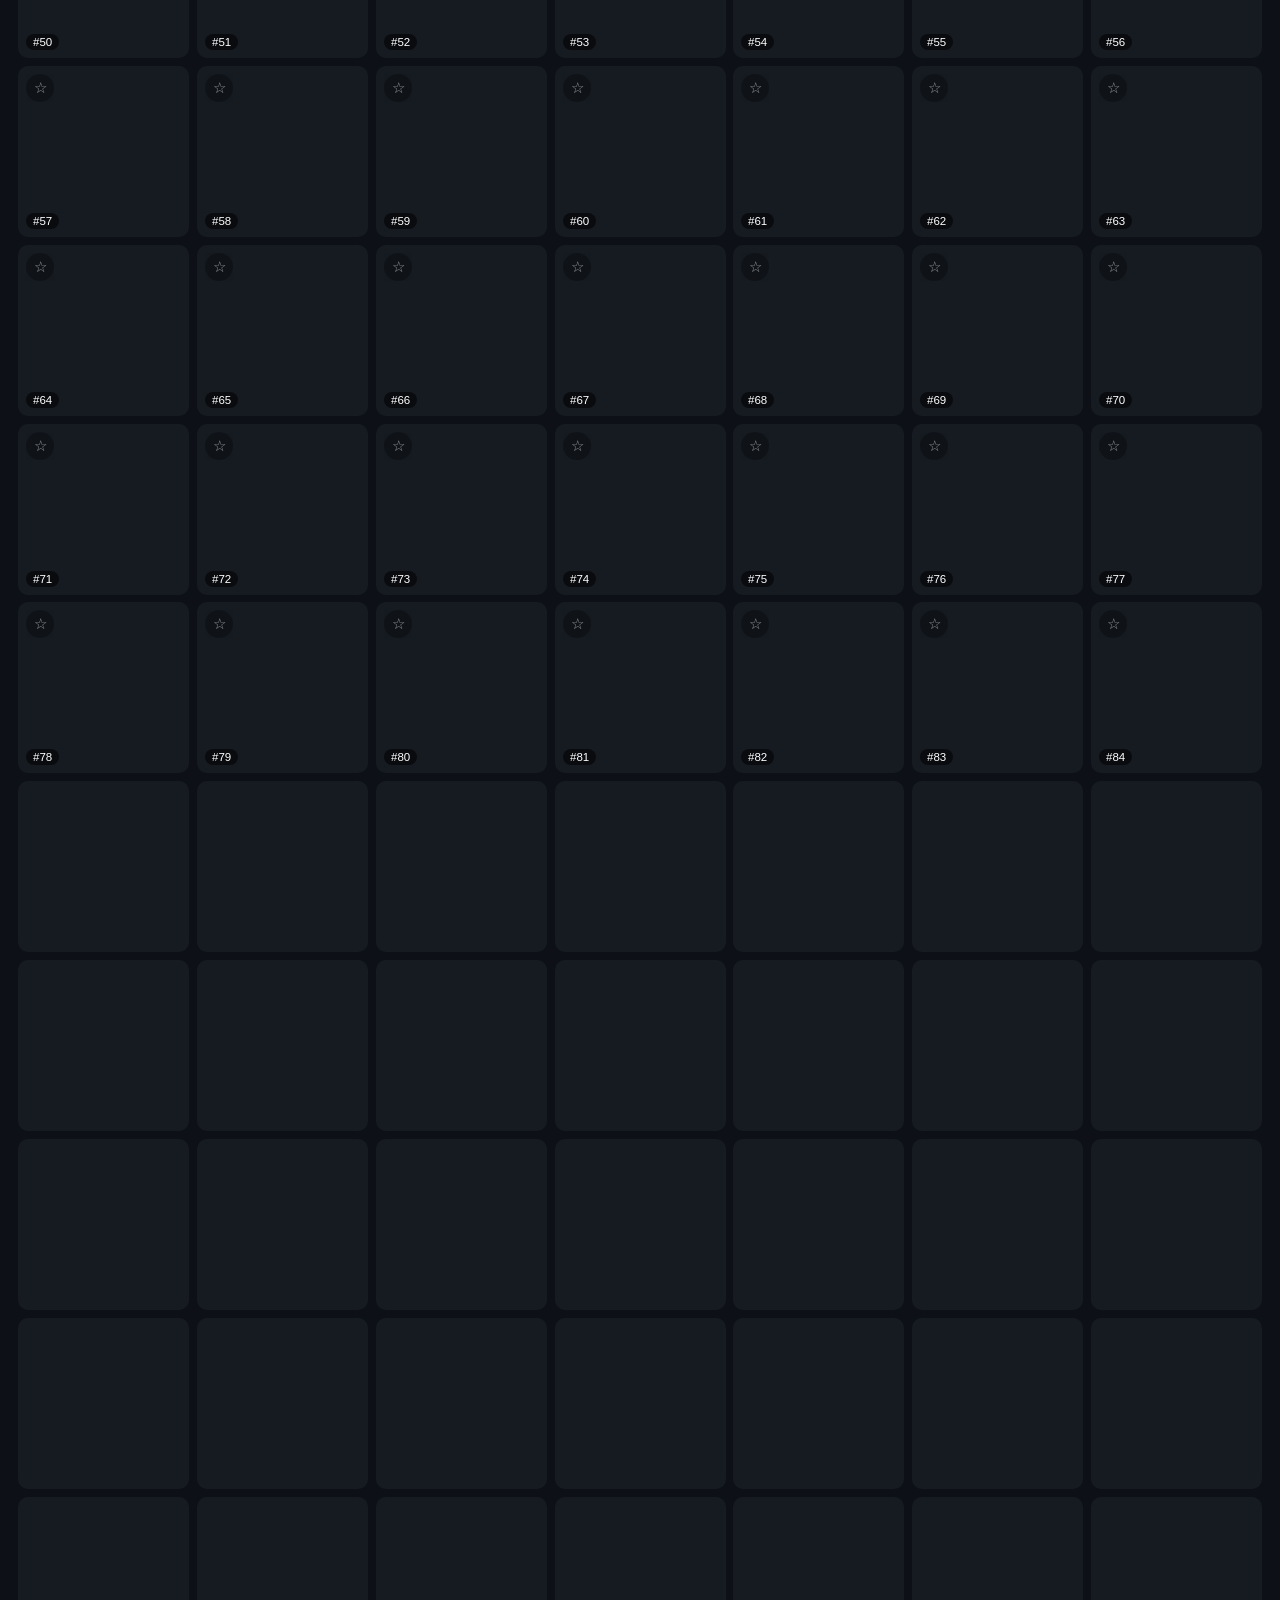
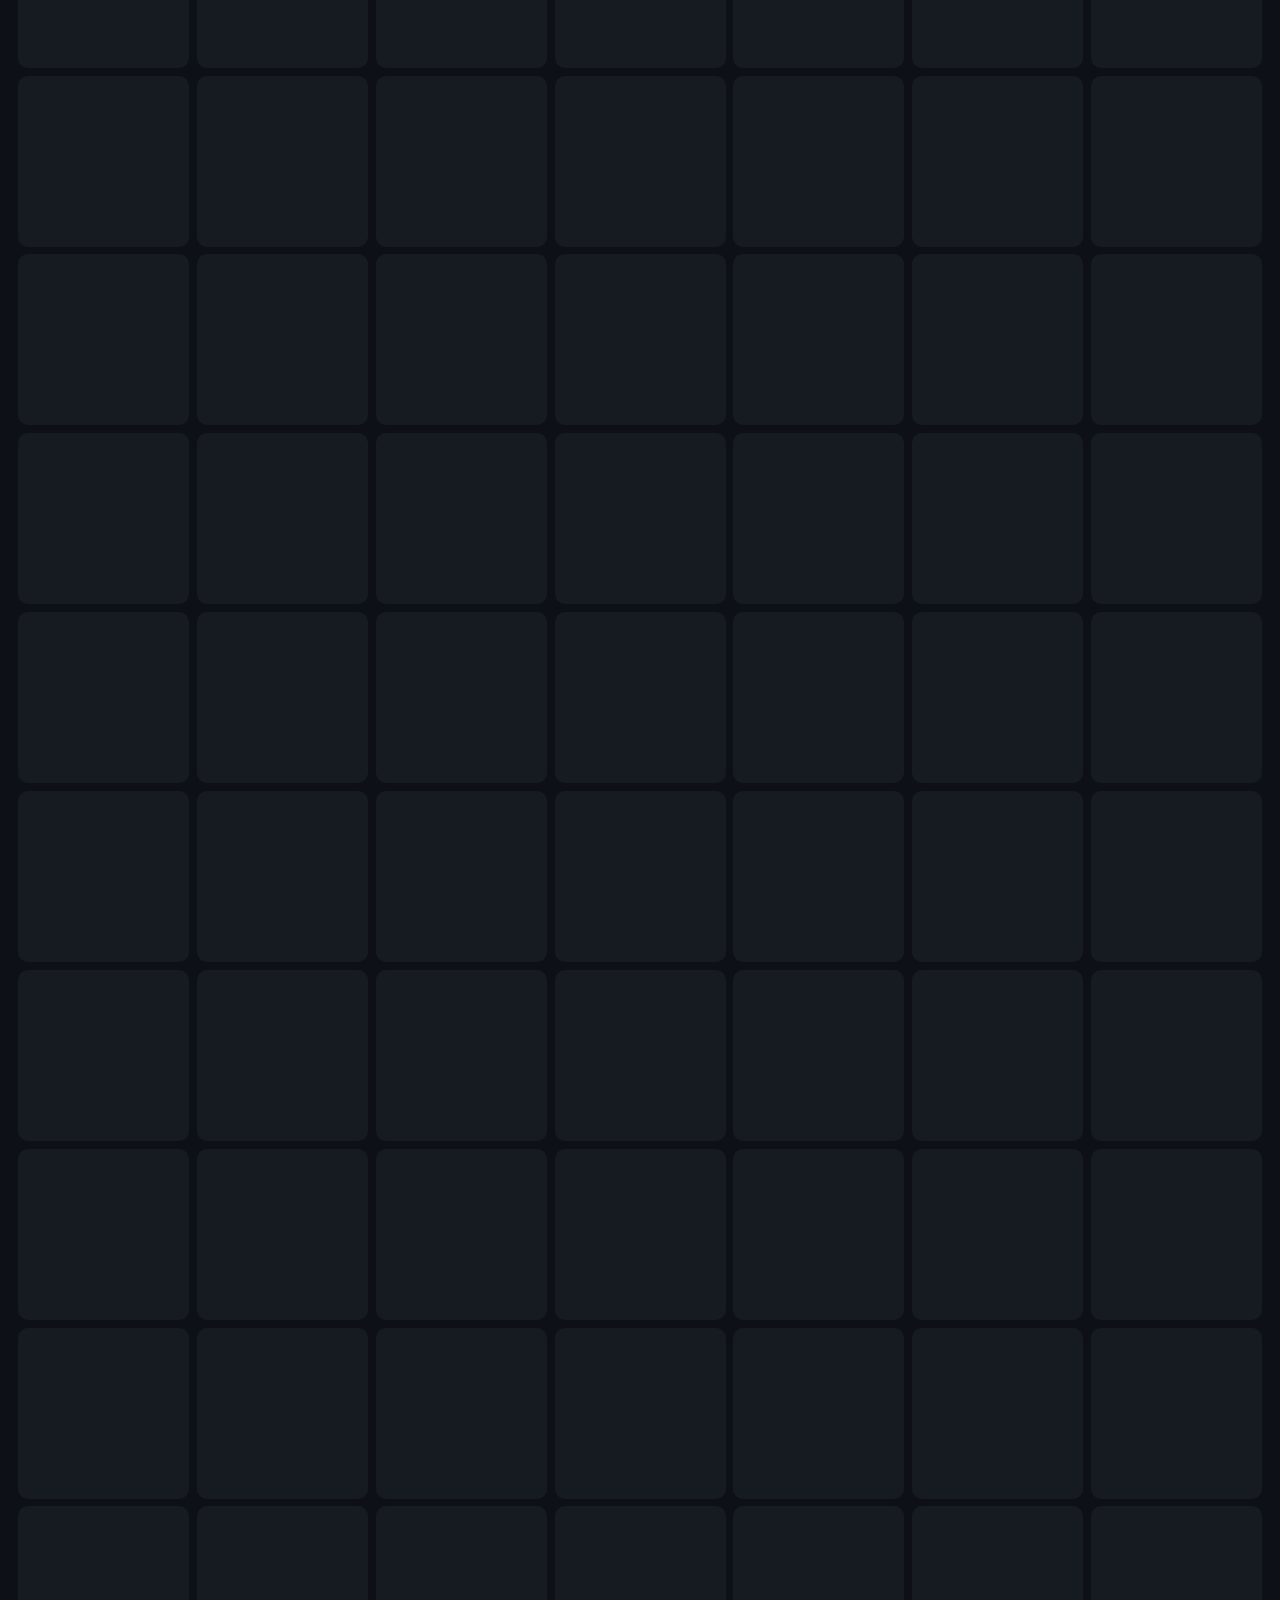
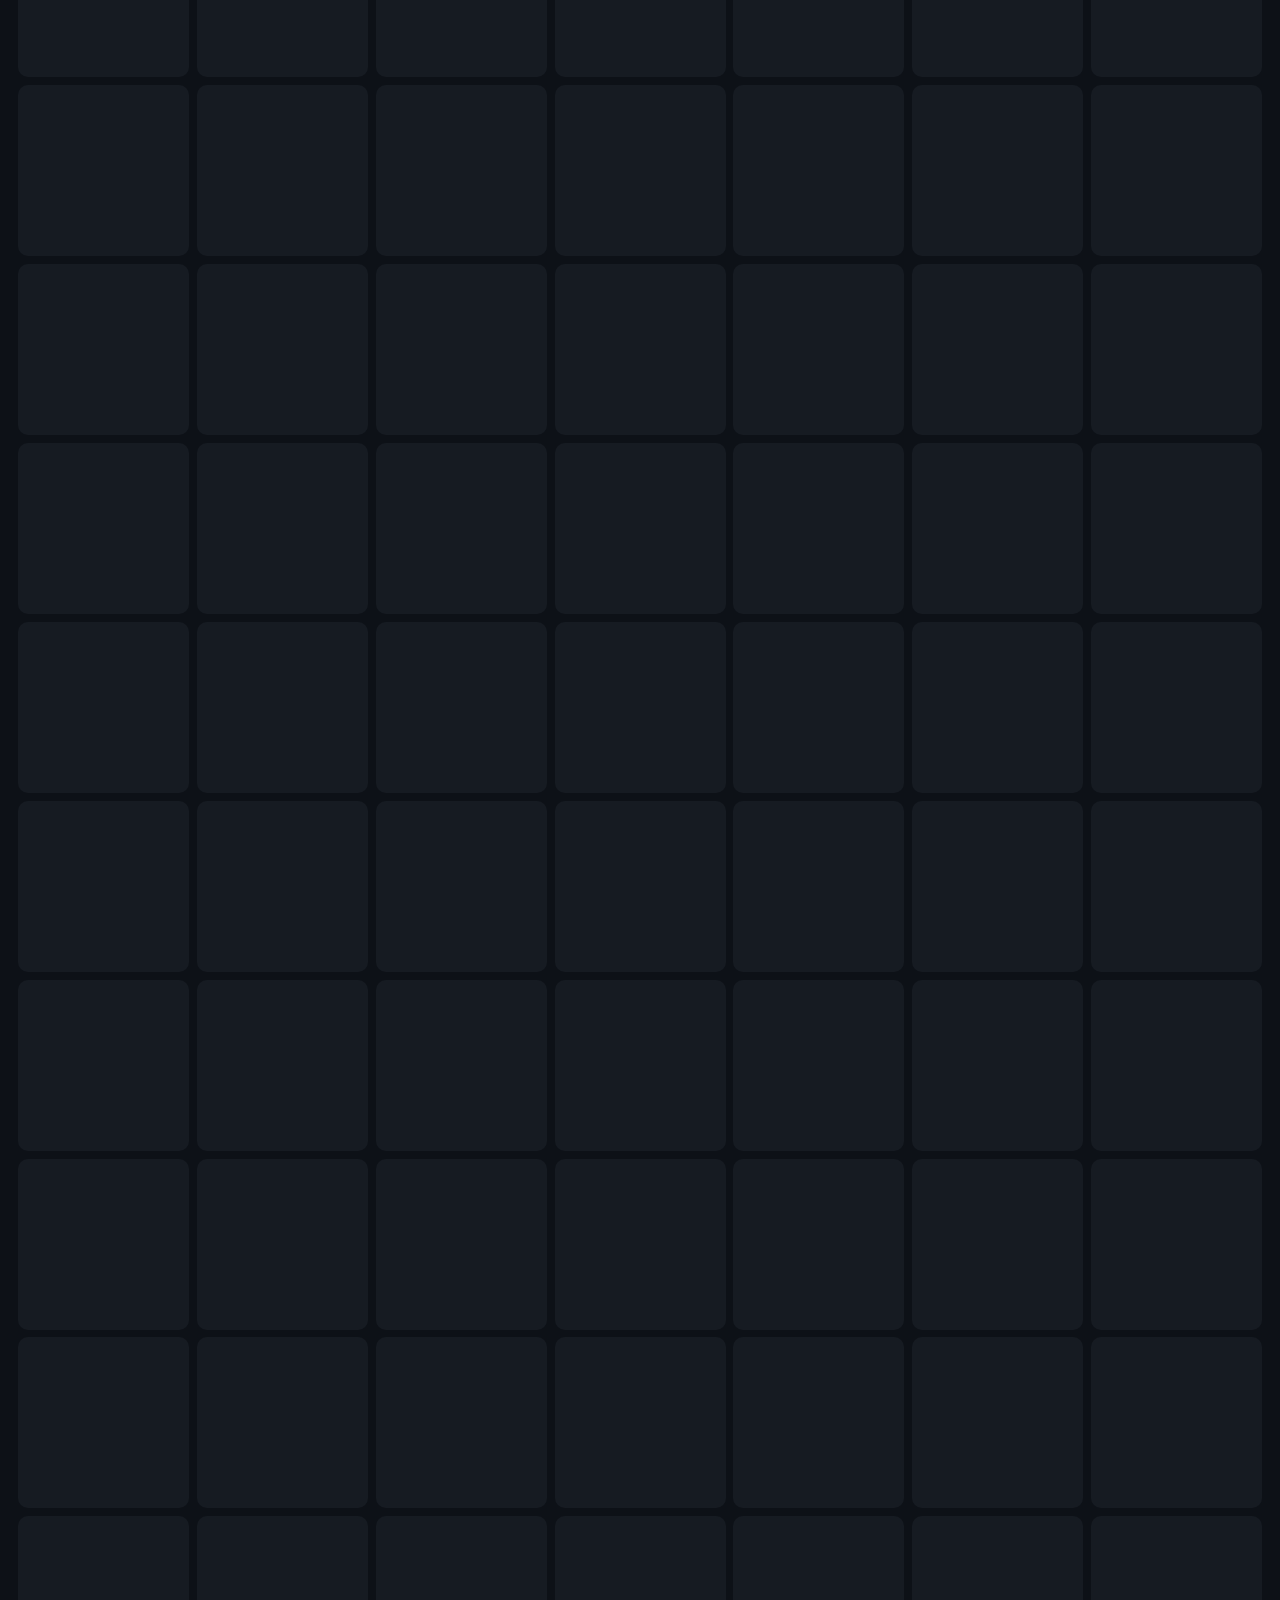
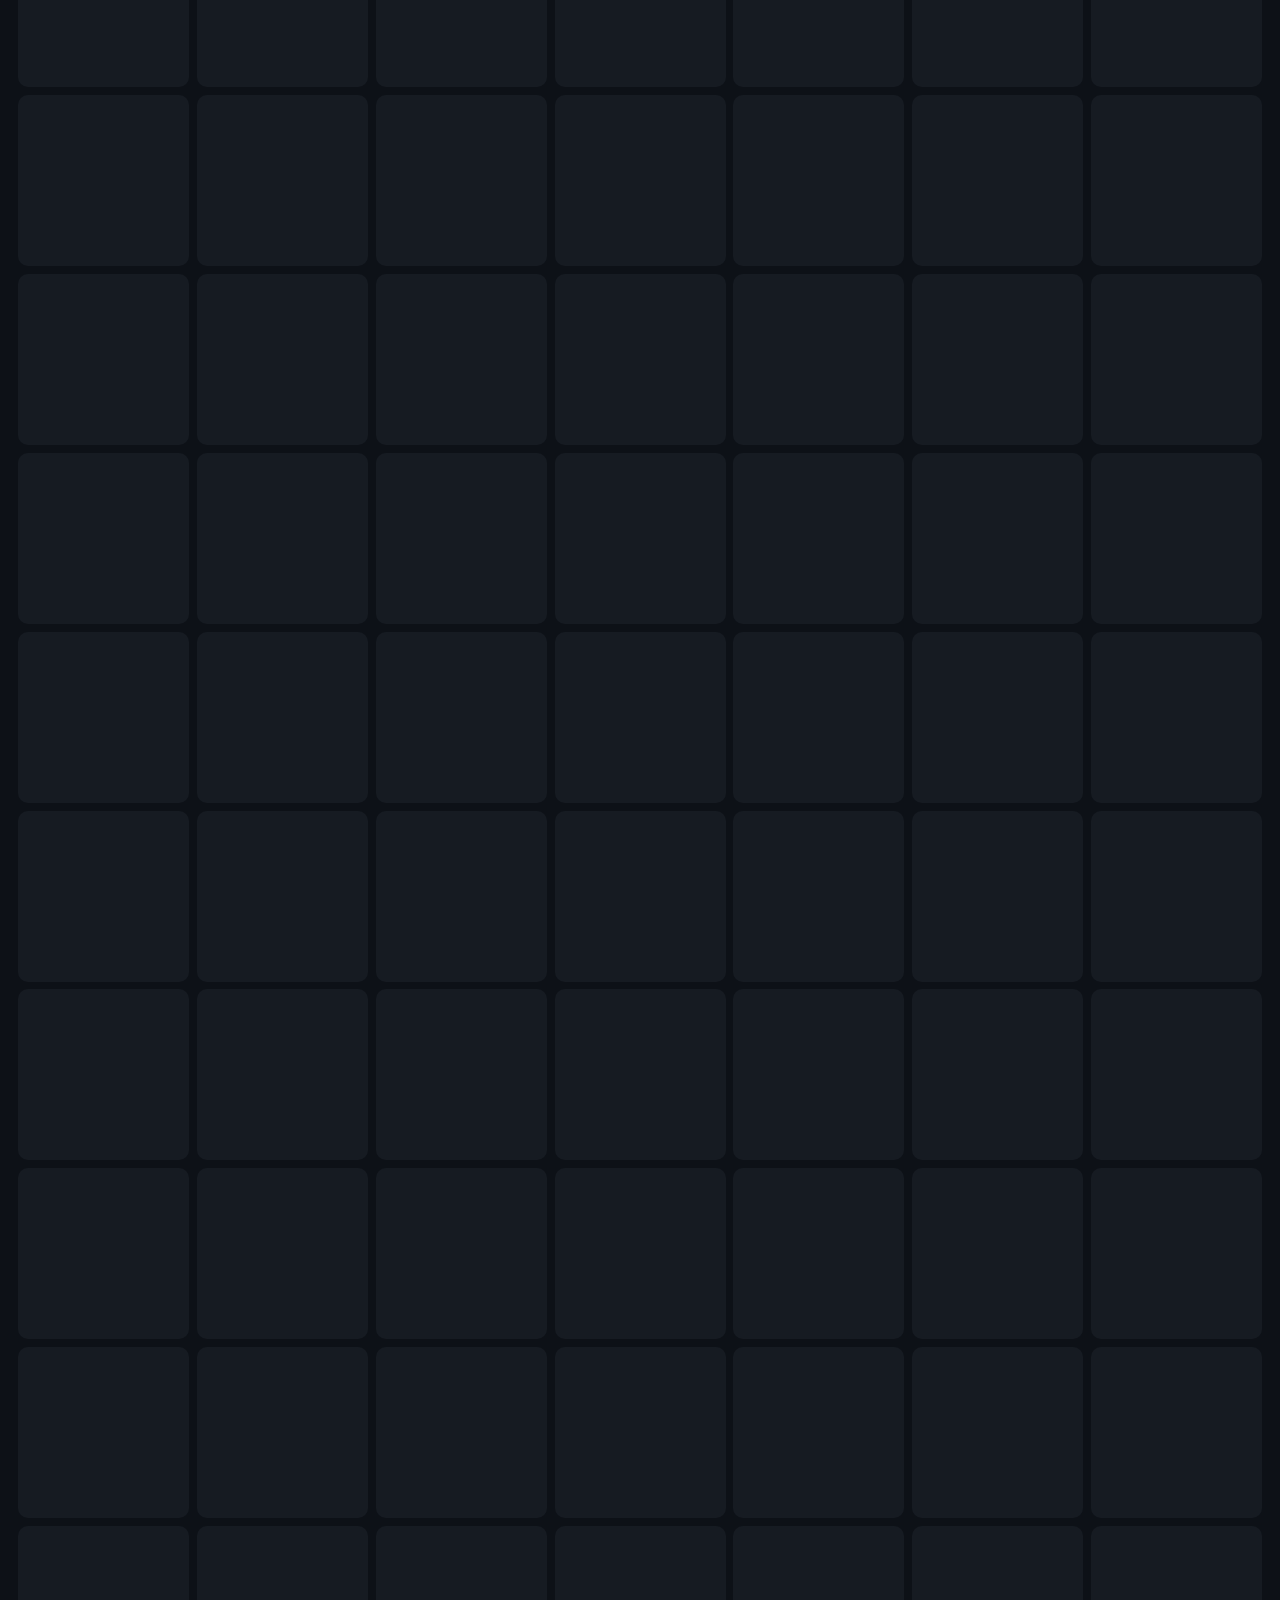
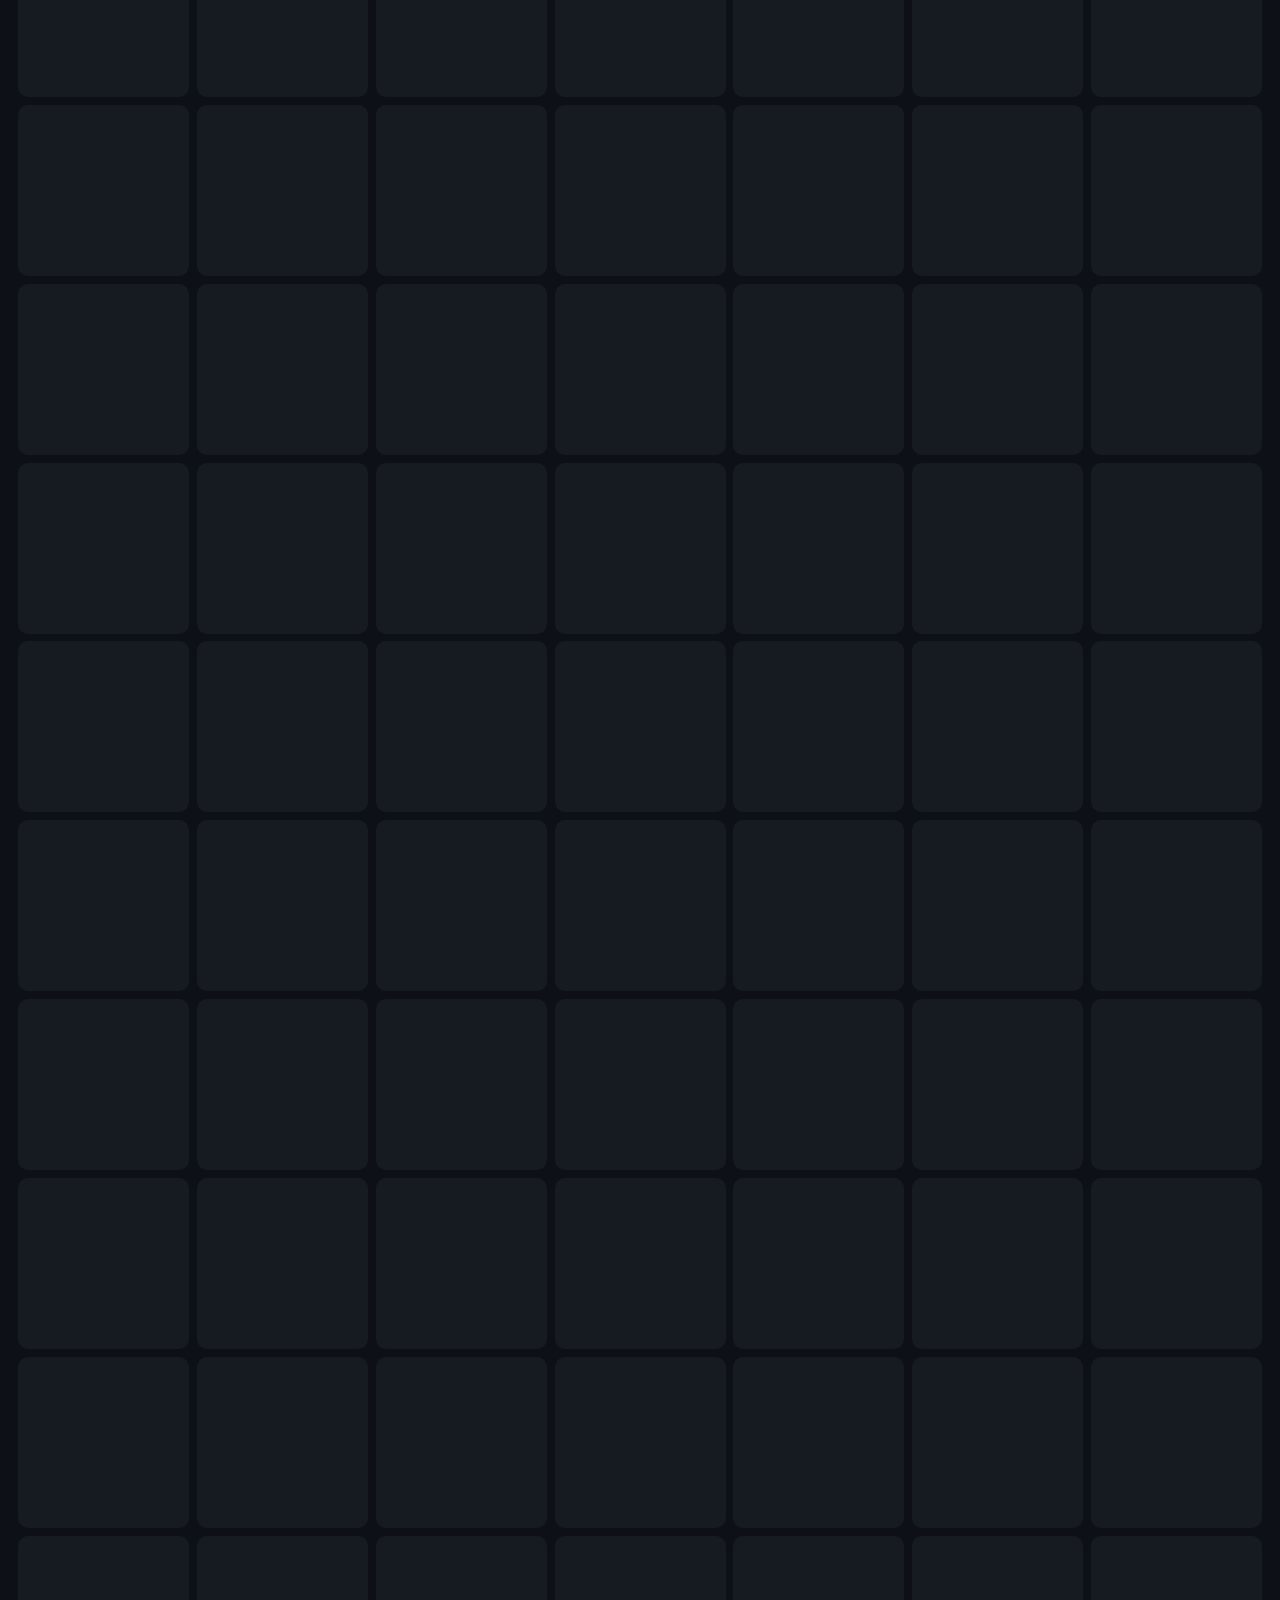
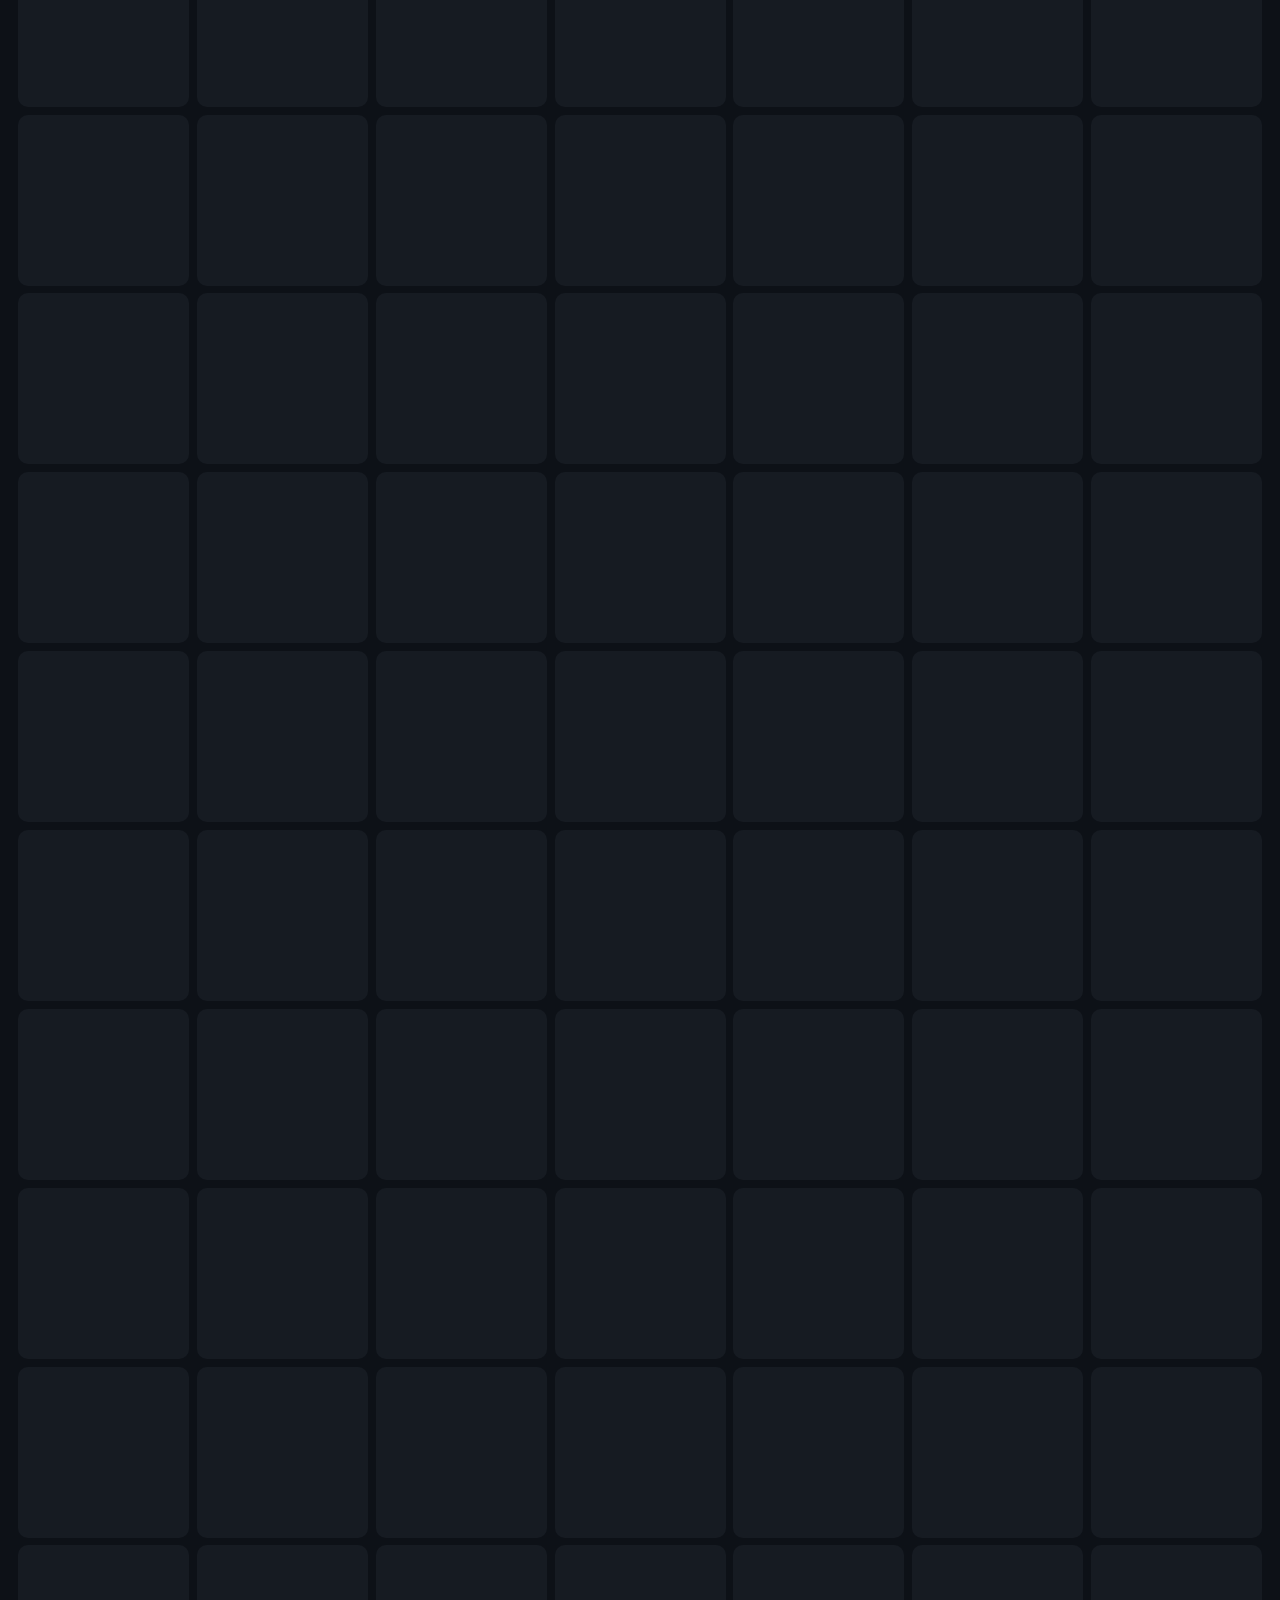
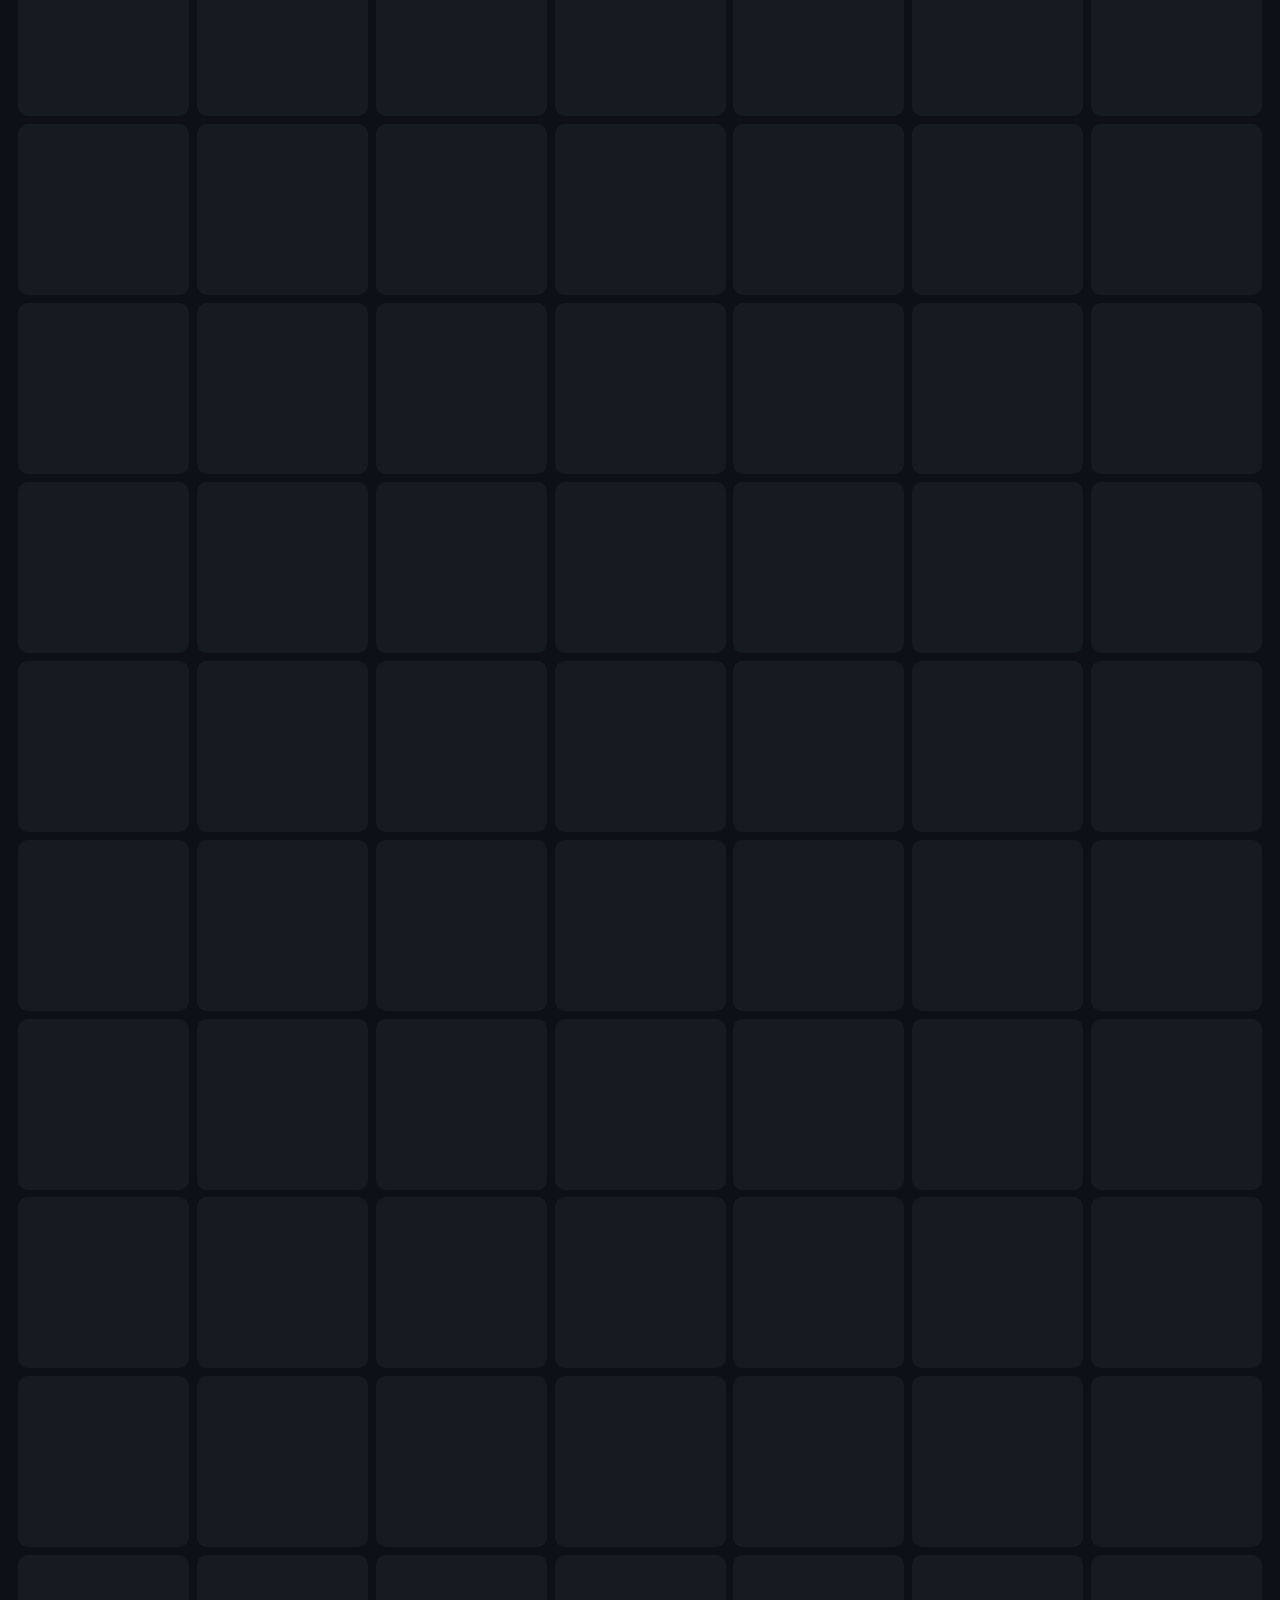
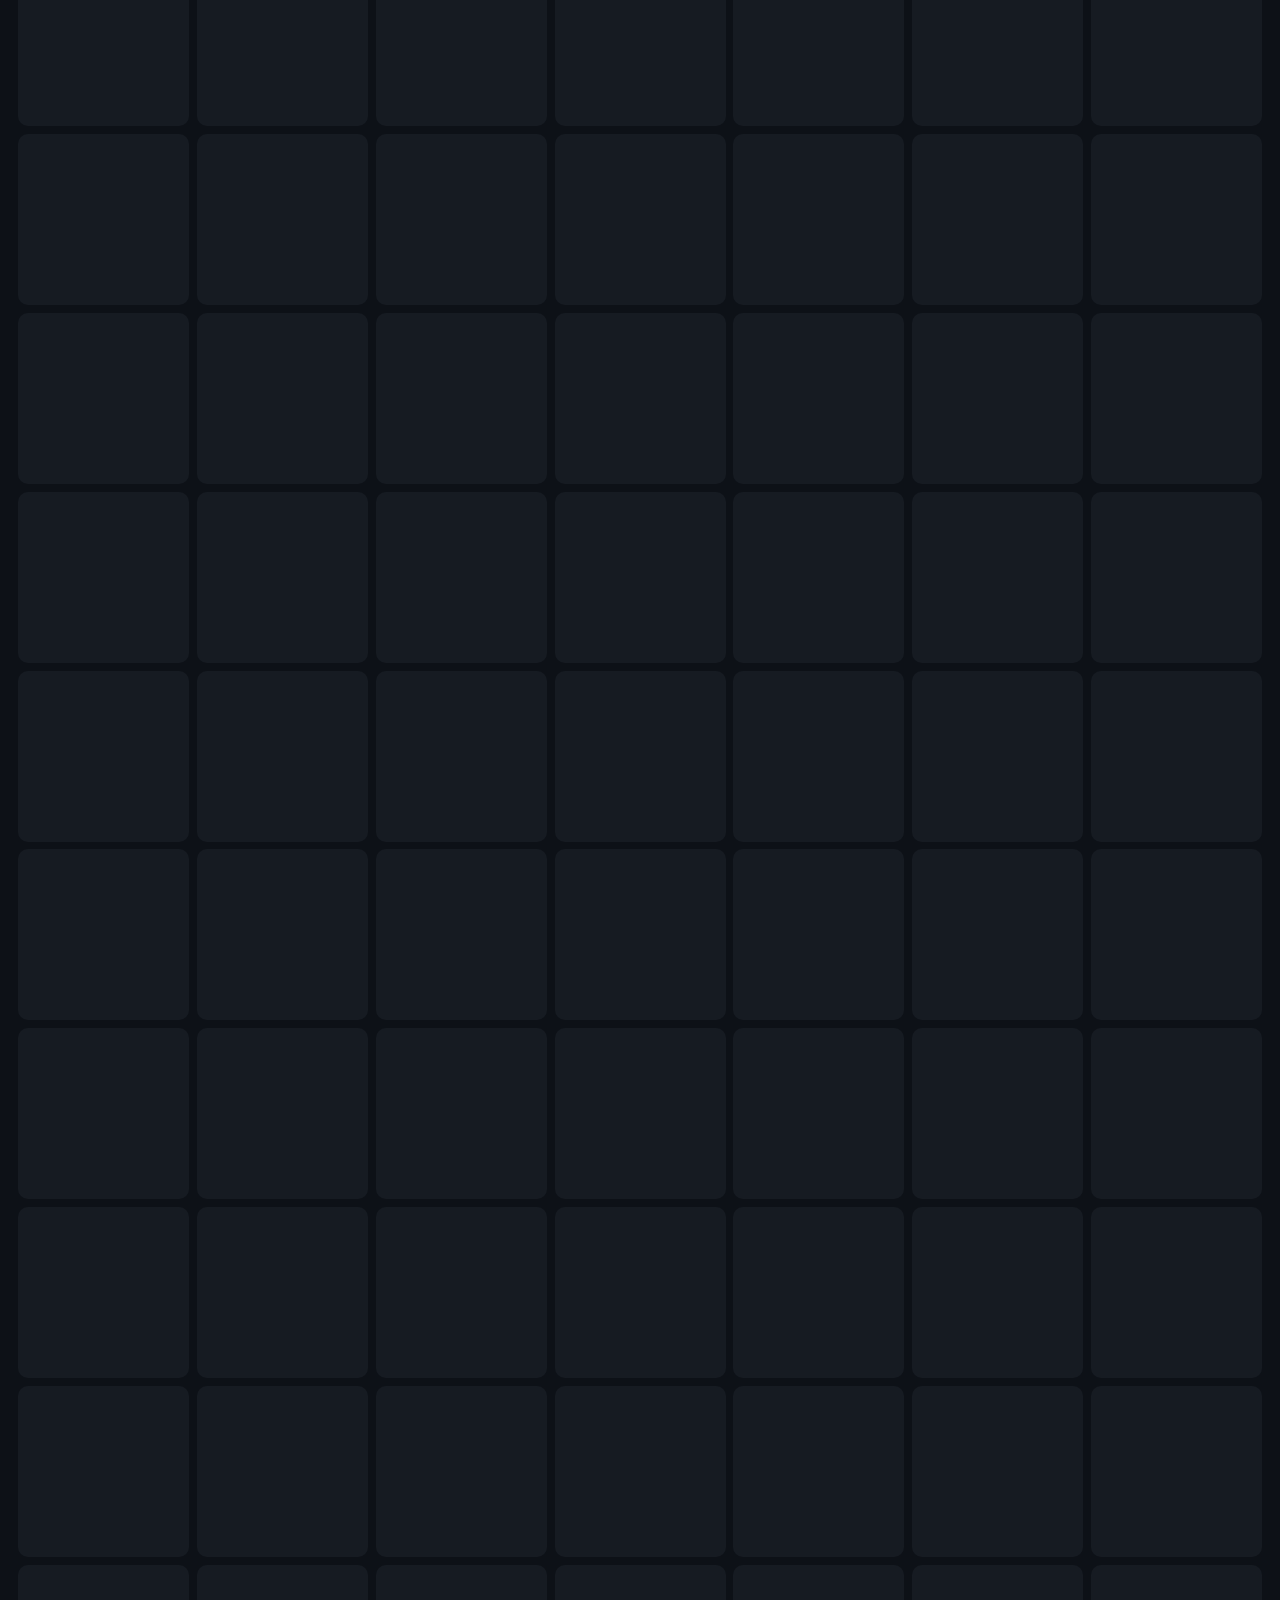
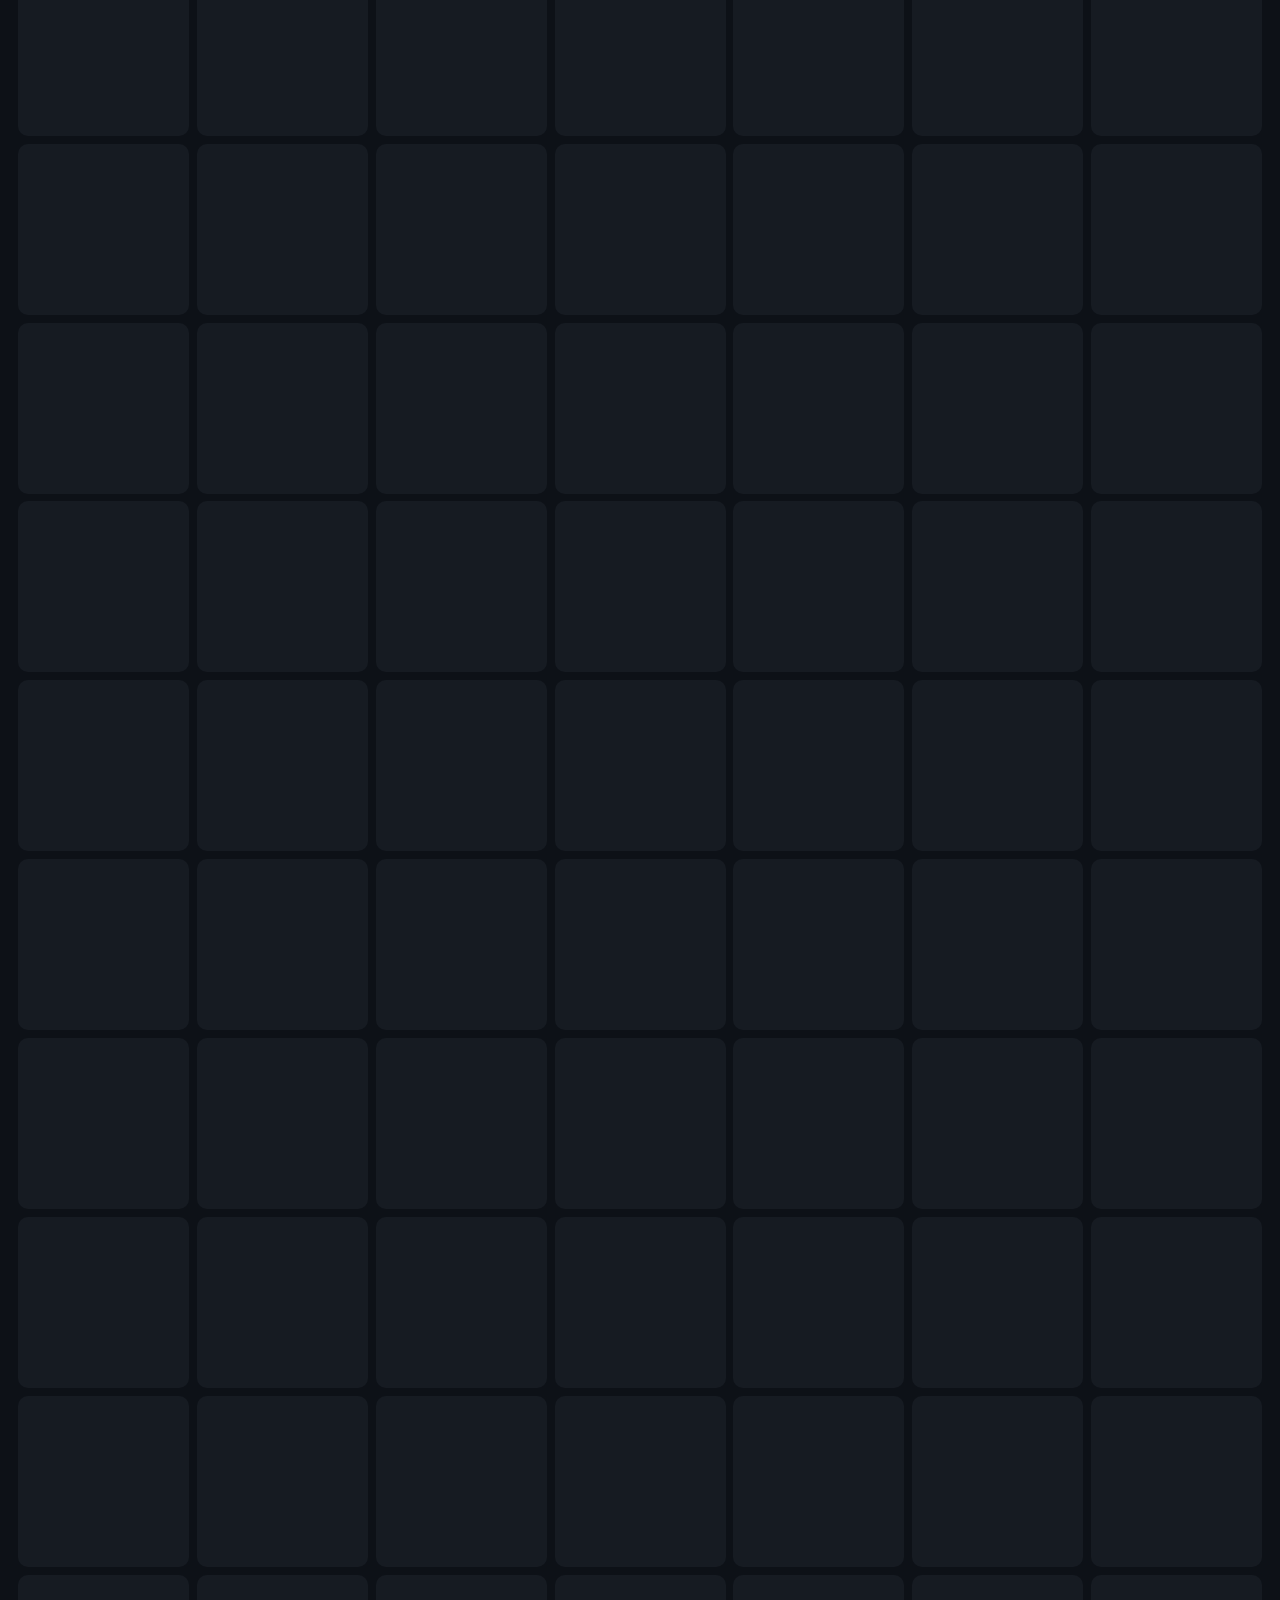
==== commit 260b4cf3: "seo: ajustar texto del intro (más de 9000 fotos) Co-Authored-By: Claude Opus 4.8 <noreply@anthropic." ====
--- a/index.html
+++ b/index.html
@@ -43,7 +43,7 @@
 <main>
   <p class="intro">
     Galería completa de las fotos de la <strong>carrera Pinatarius 2026</strong> en
-    San Pedro del Pinatar: más de 5000 imágenes sin repeticiones, organizadas por
+    San Pedro del Pinatar: más de 9000 fotos organizadas por
     categorías (salida, meta, barro, playa, photocall y más). Busca tu foto por
     número, ábrela a pantalla completa y descárgala una a una o varias en un ZIP.
   </p>
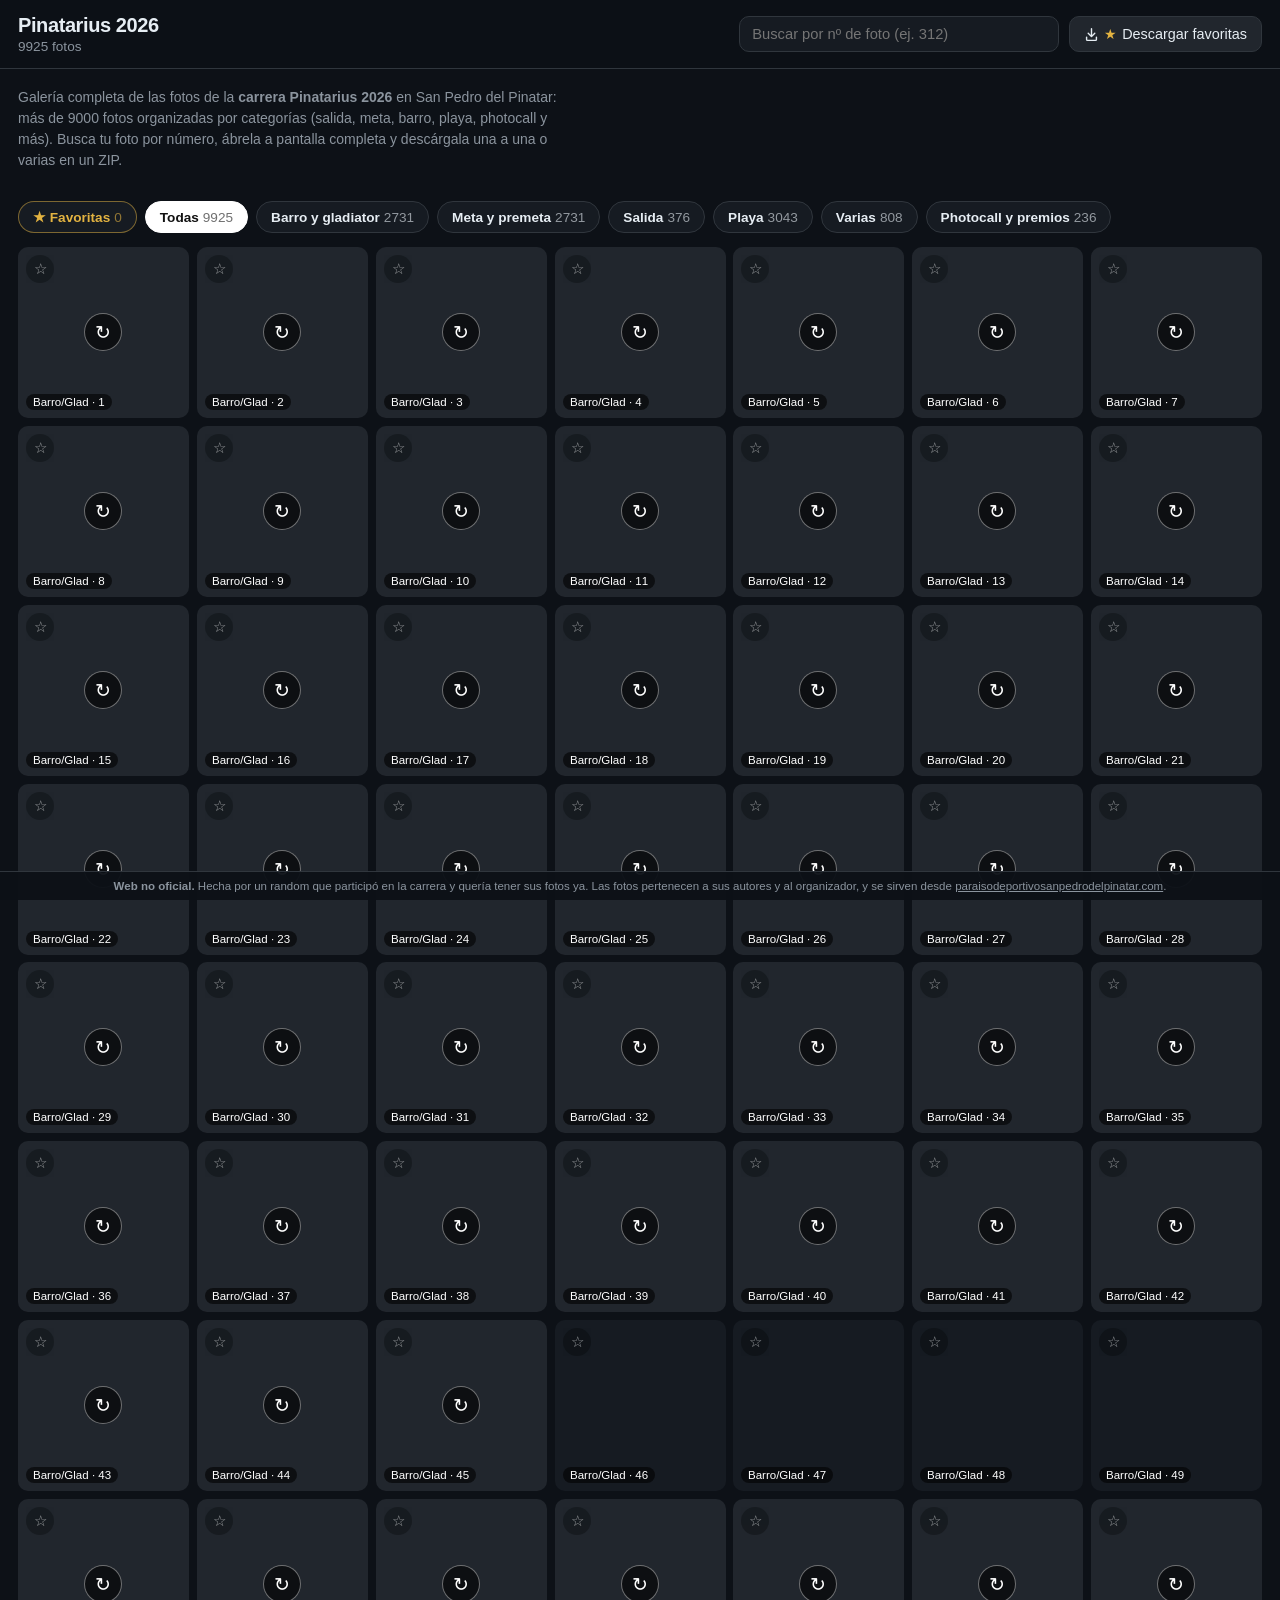
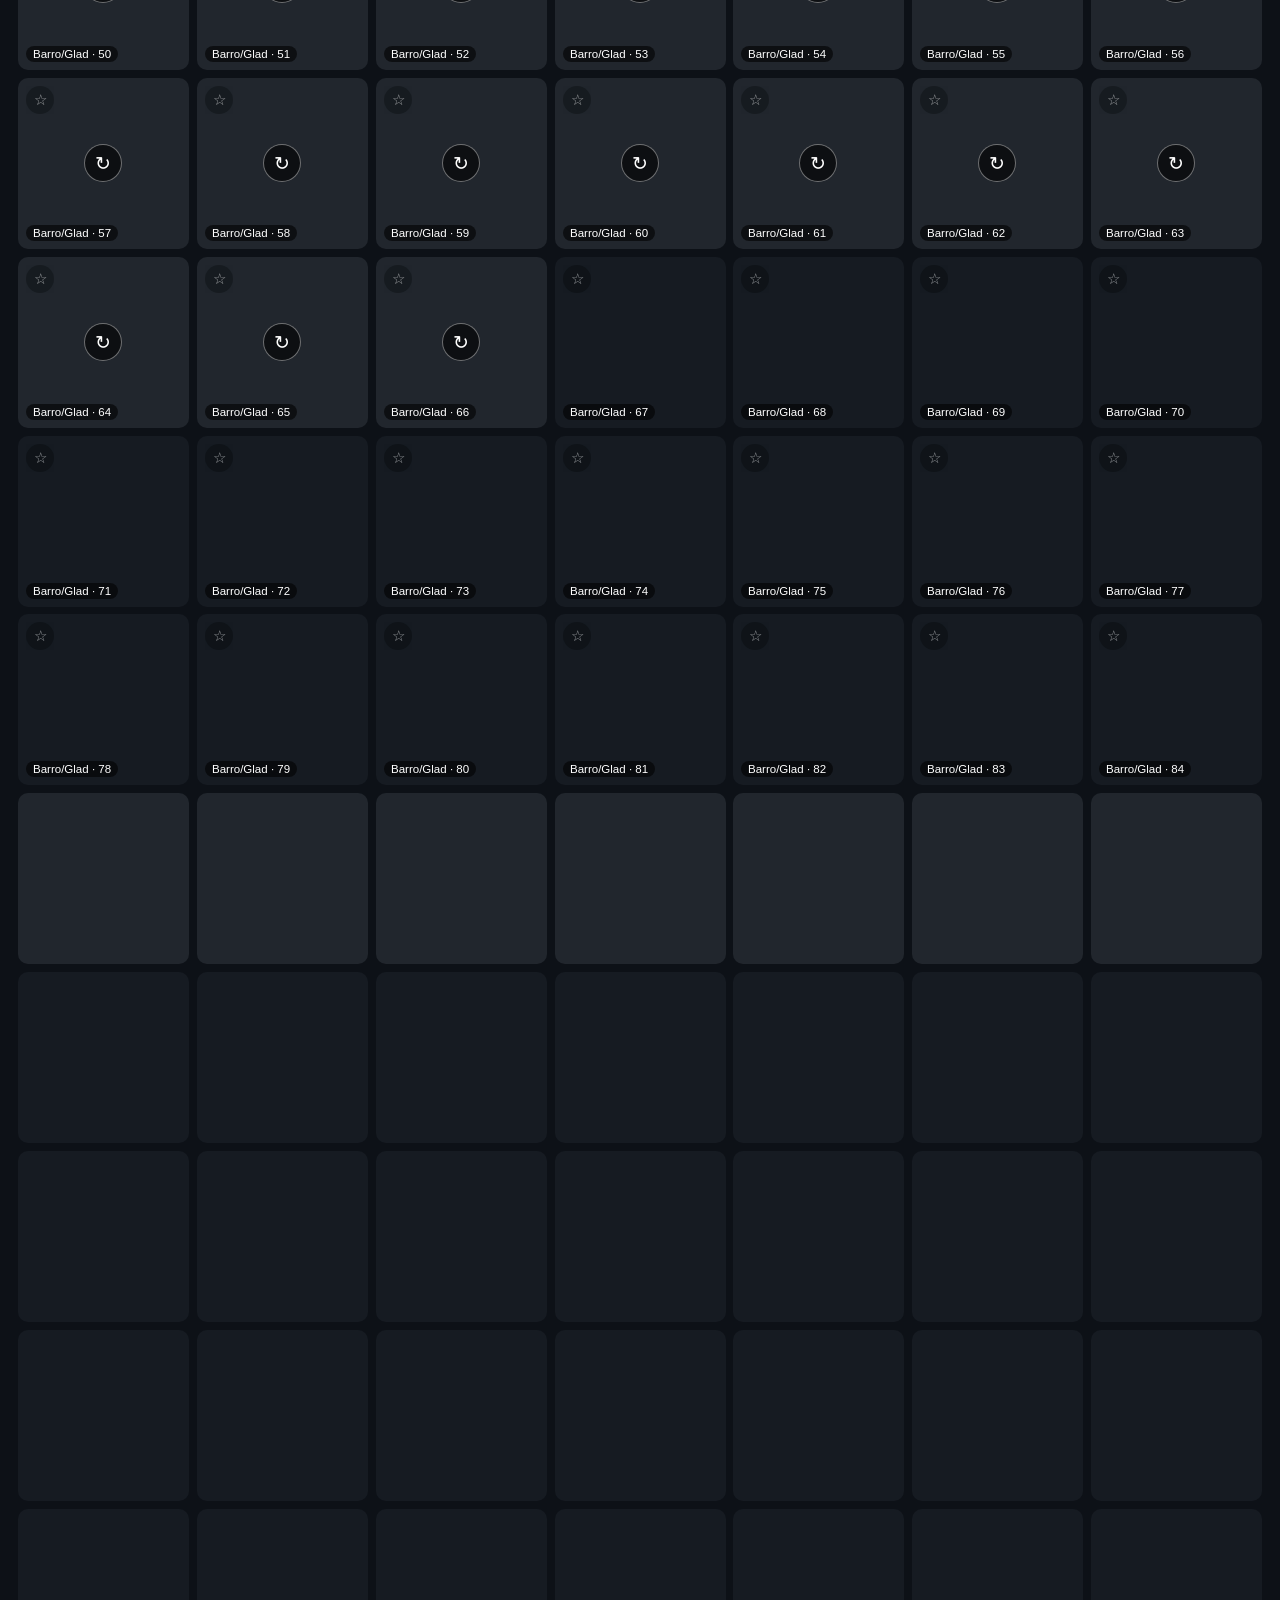
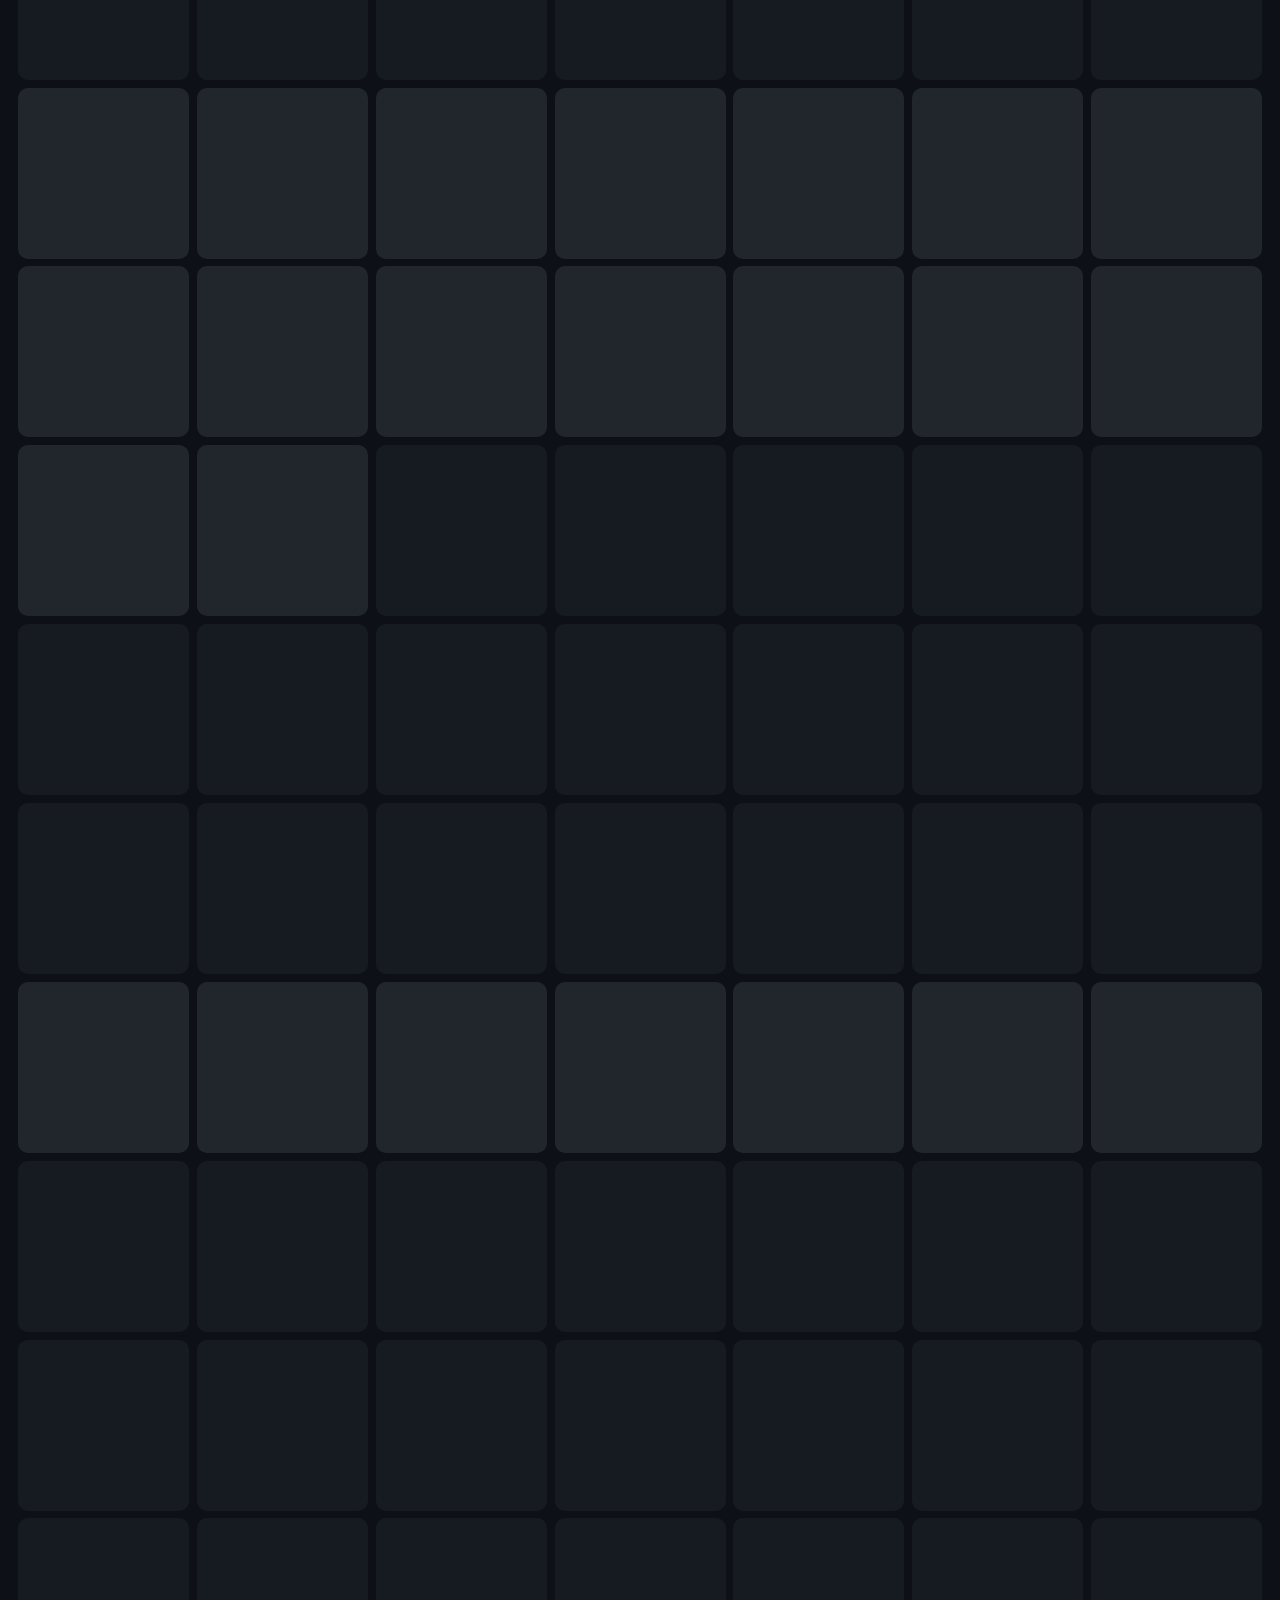
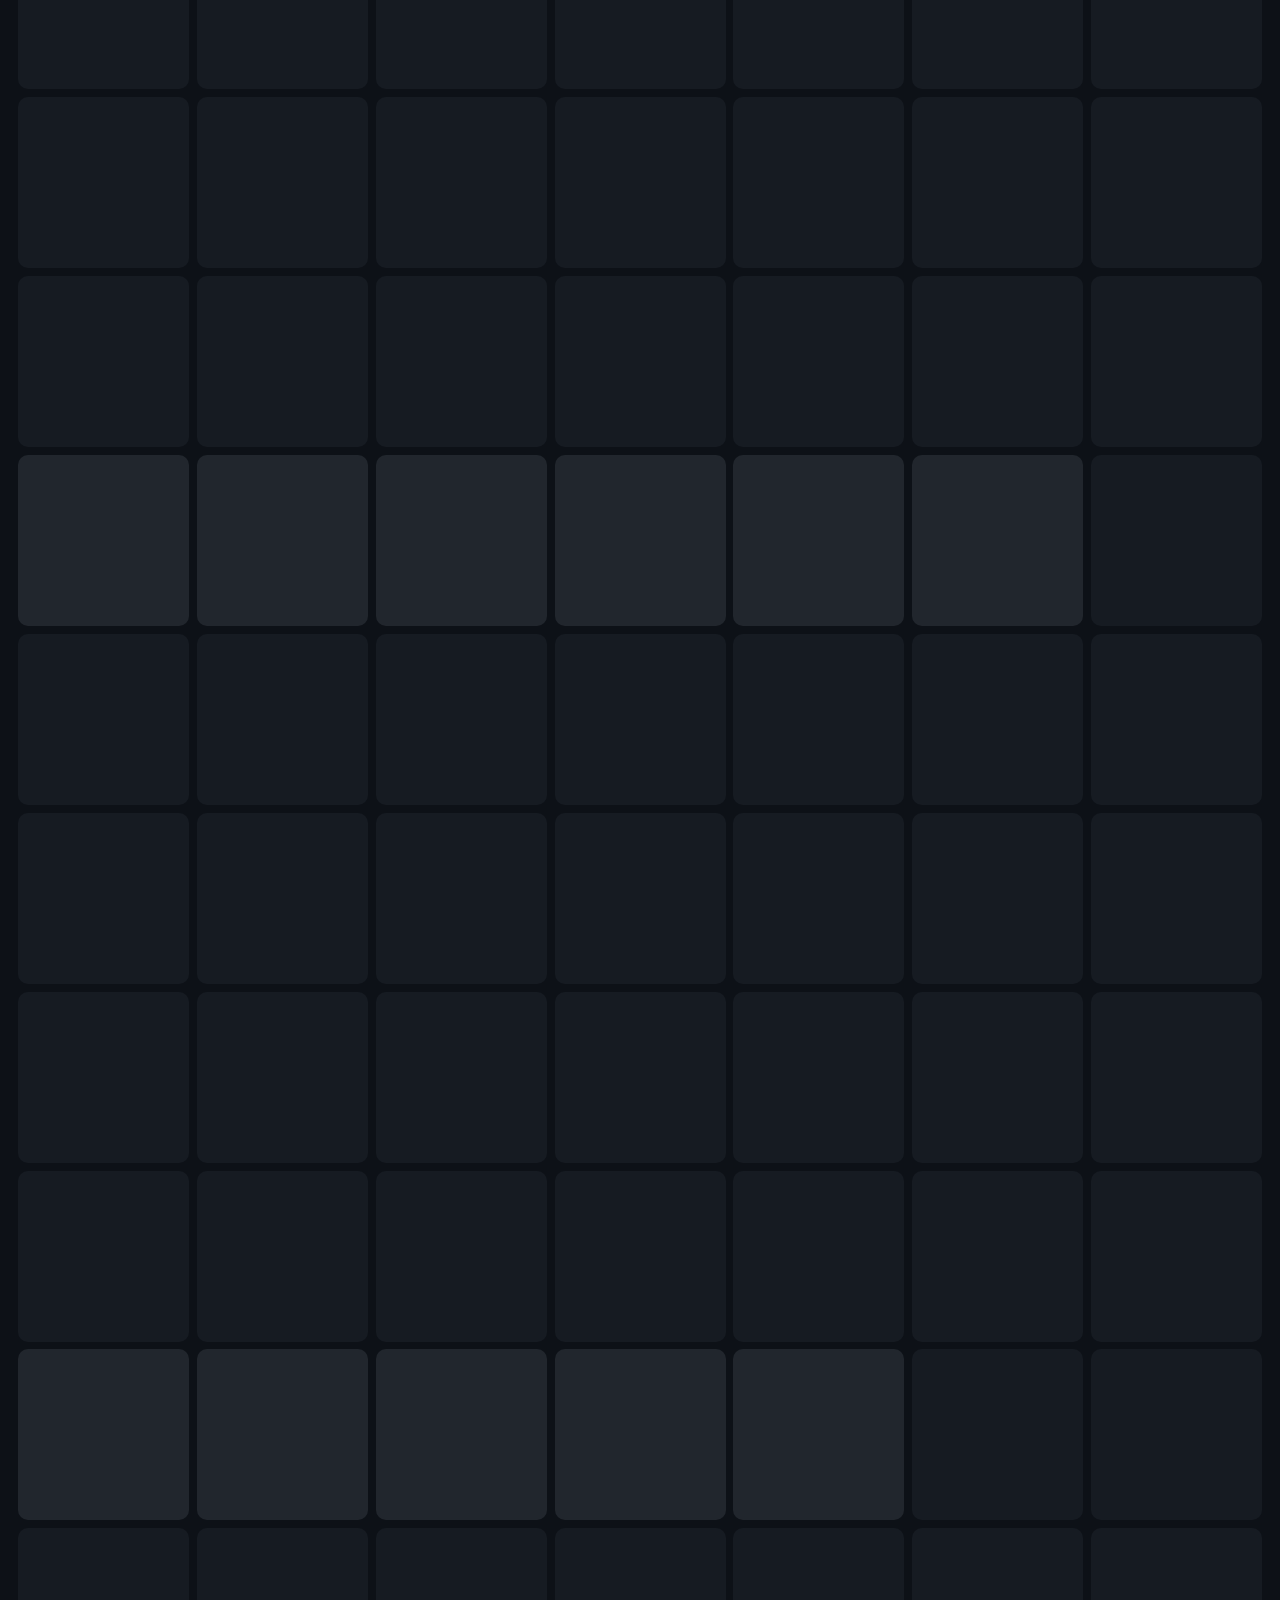
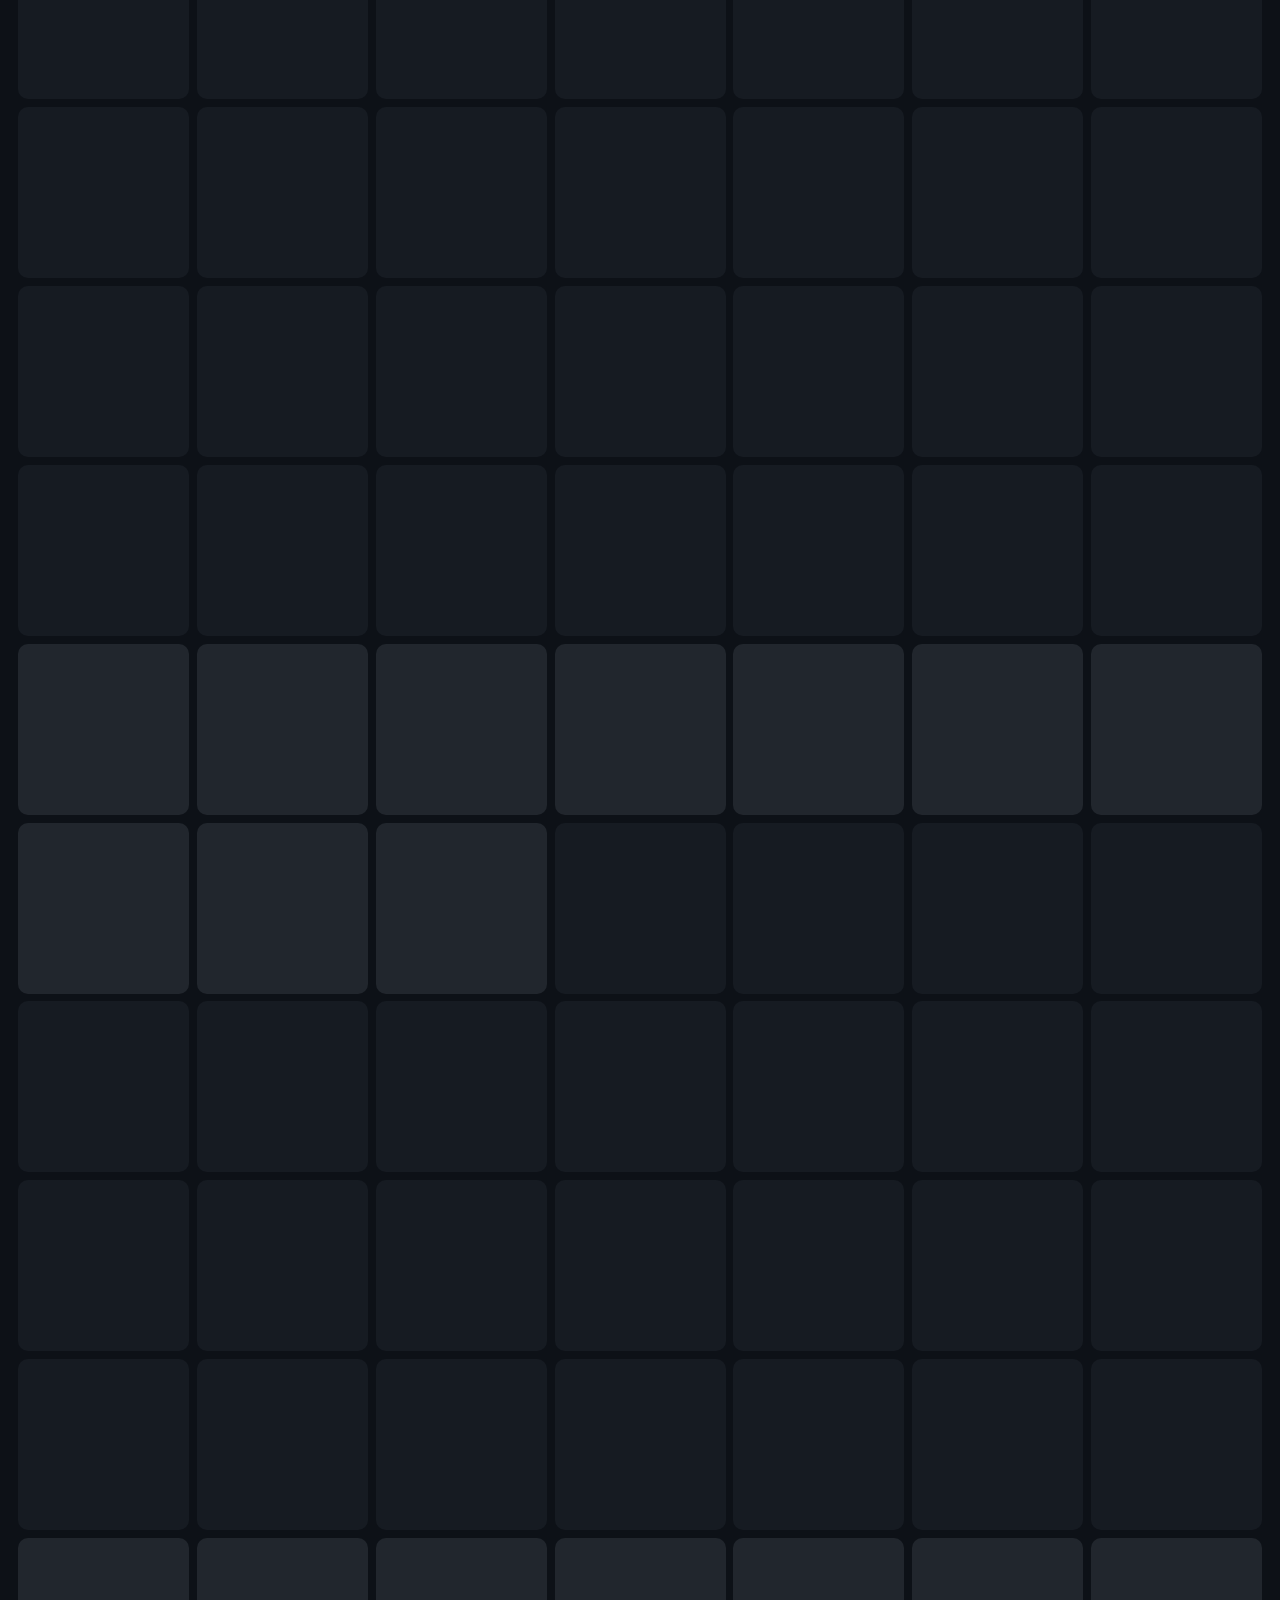
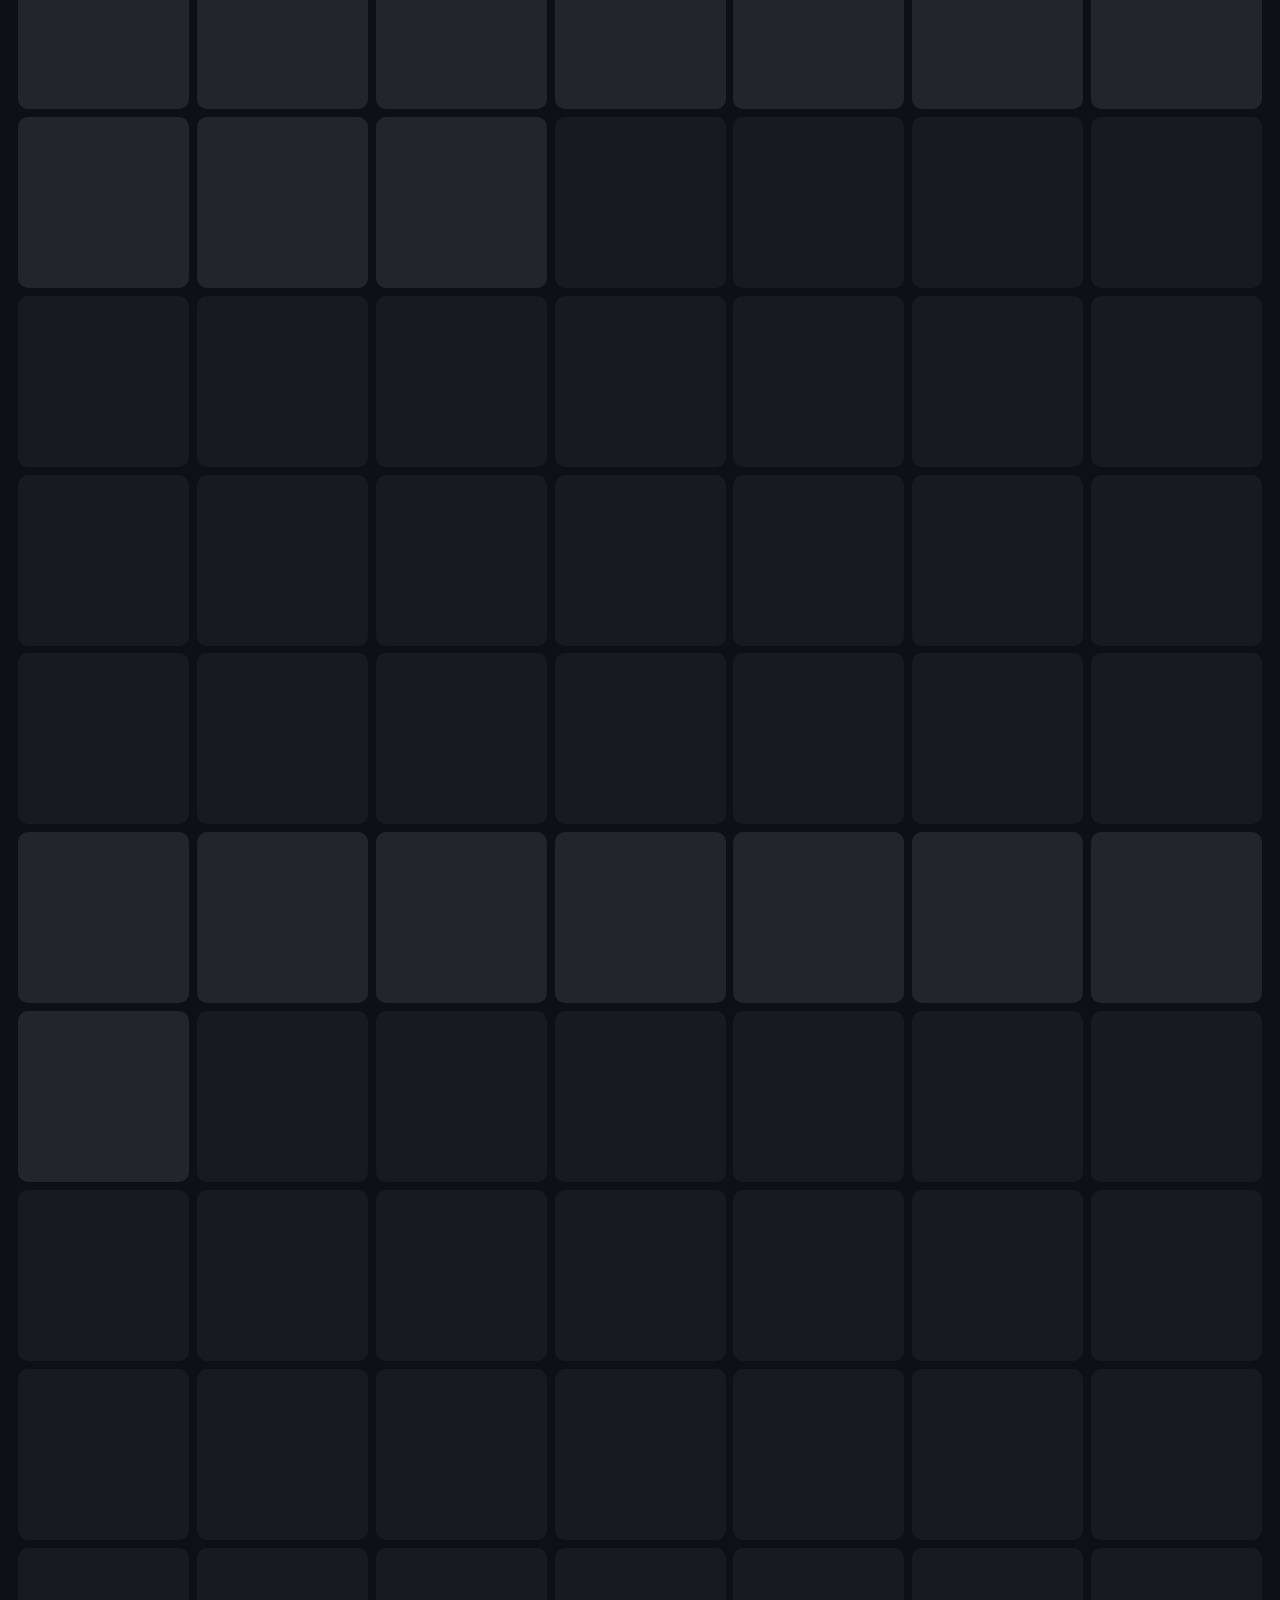
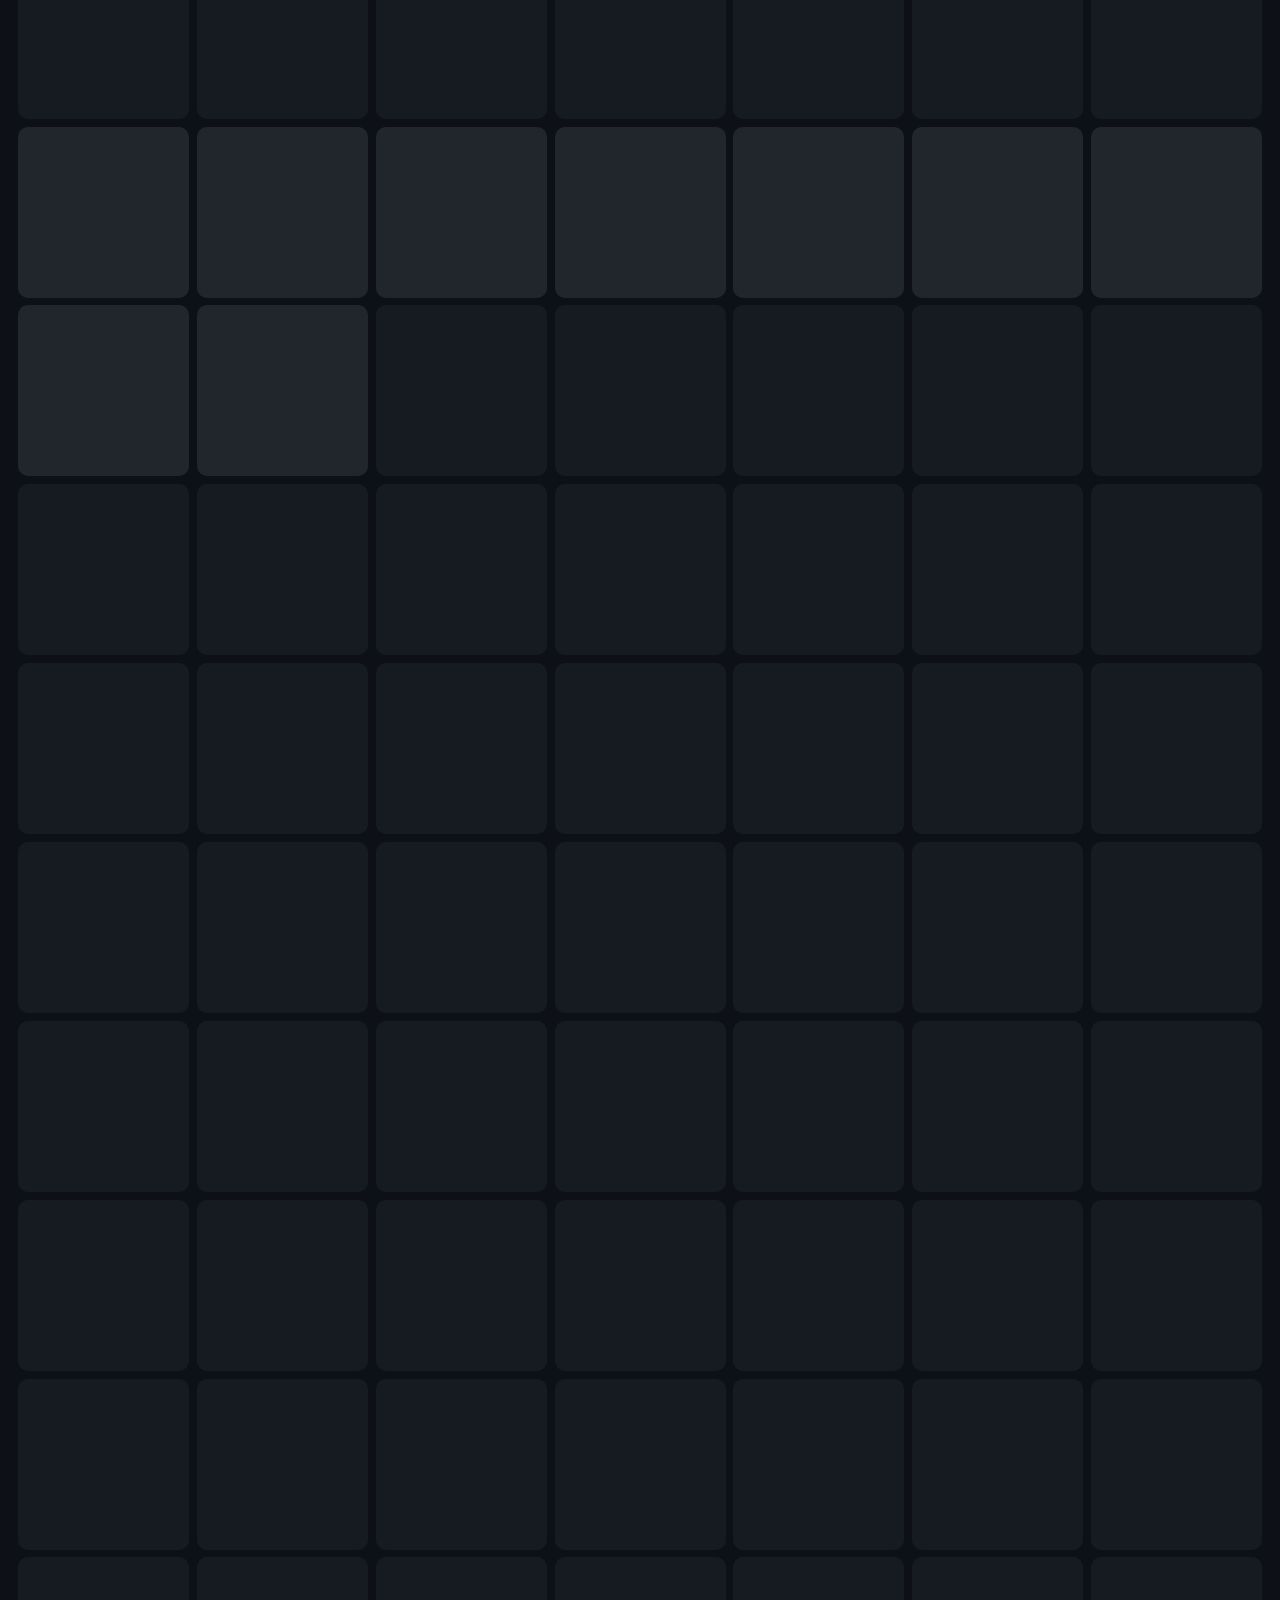
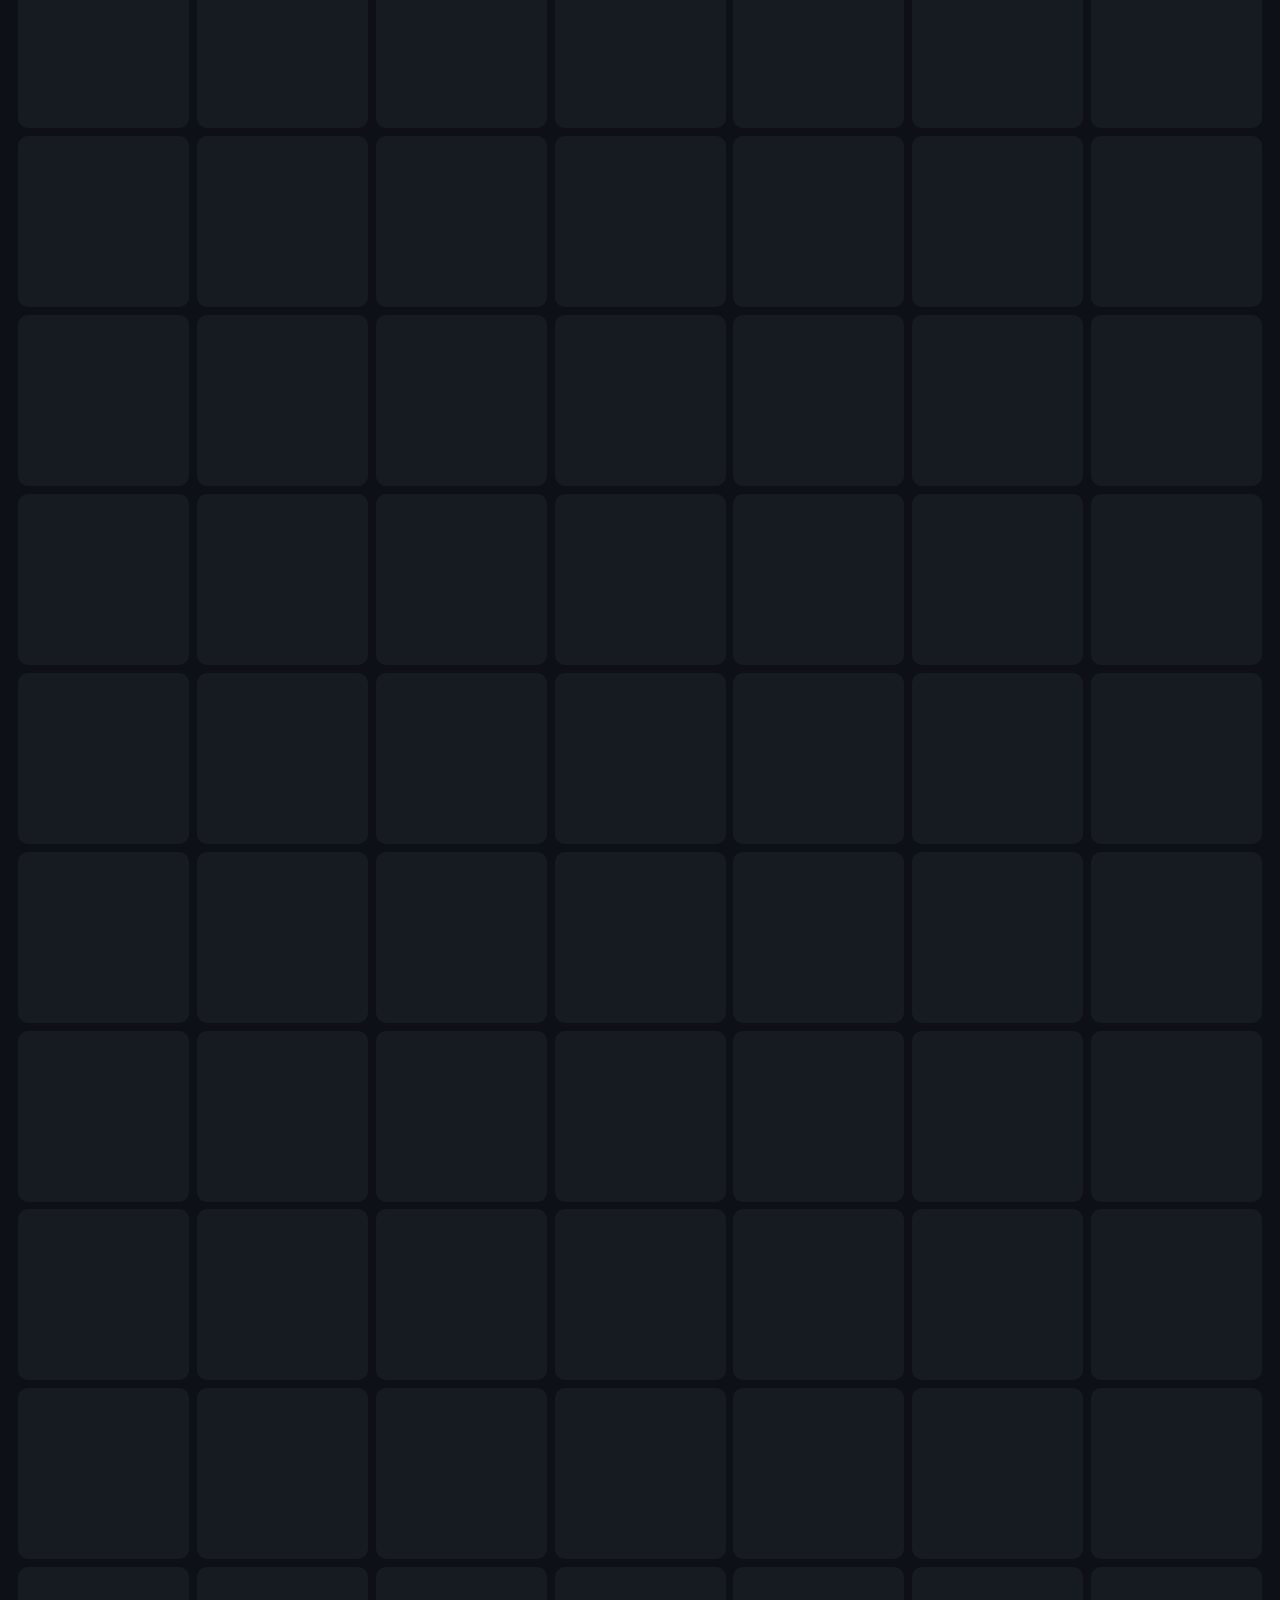
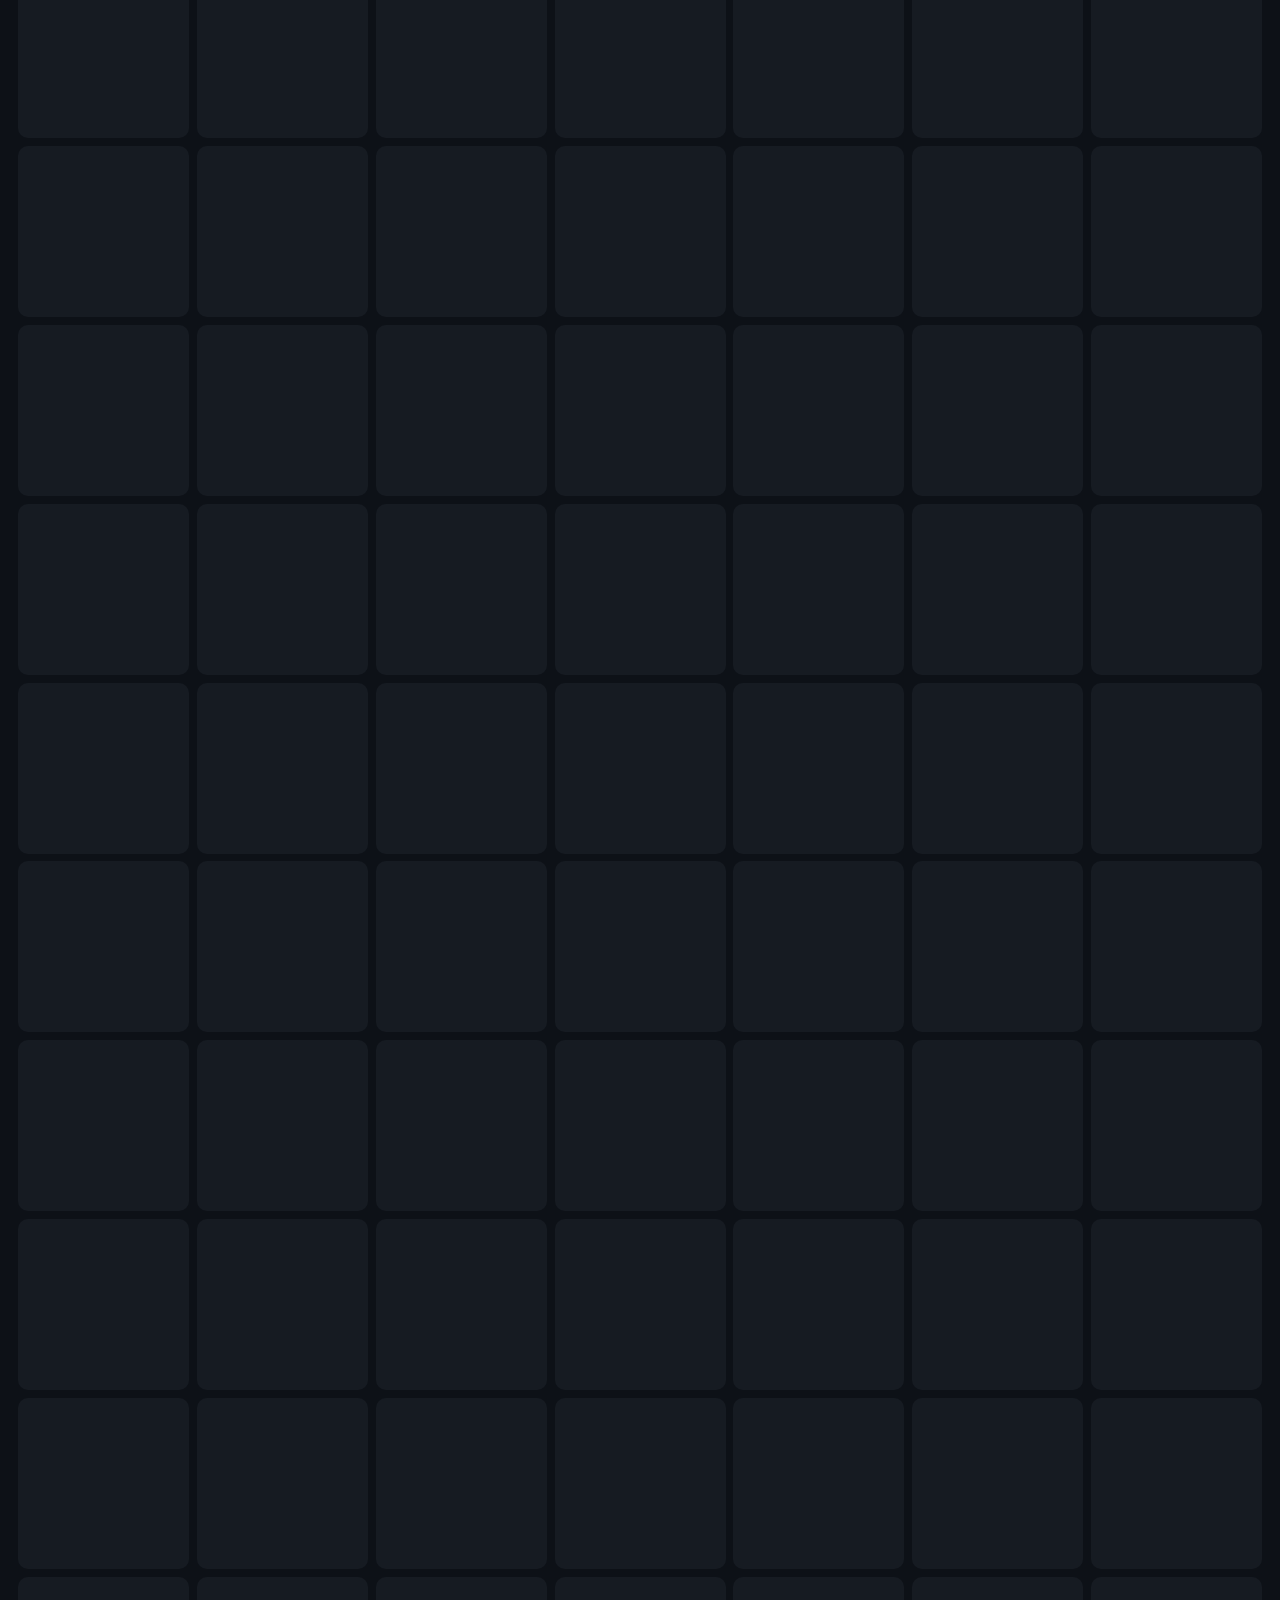
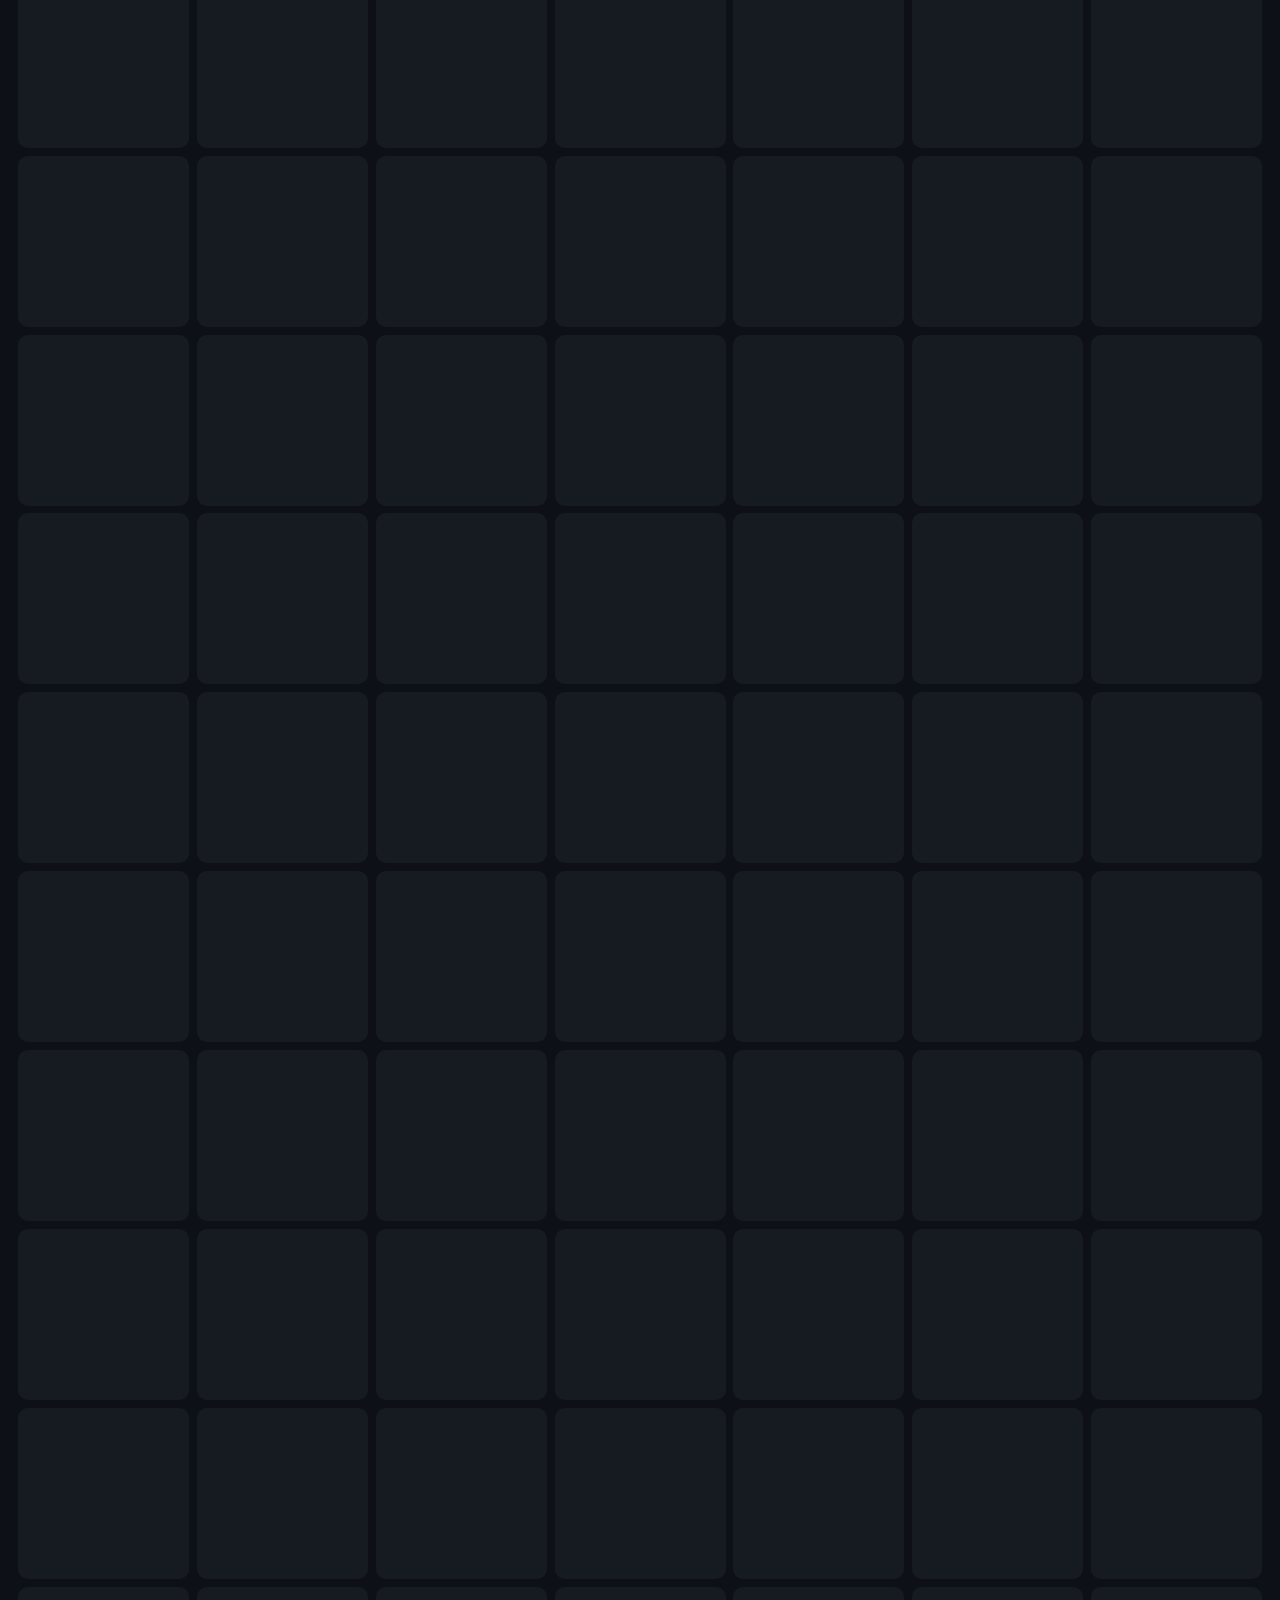
==== commit f2698eaf: "ux: blur-up en el visor, botón de recargar (con aviso si no existe), favoritas al inicio, chapa de c" ====
--- a/index.html
+++ b/index.html
@@ -59,9 +59,9 @@
   <button class="lb-nav lb-next" id="lbNext" aria-label="Siguiente">&#10095;</button>
   <div class="lb-viewport" id="lbViewport">
     <div class="lb-track" id="lbTrack">
-      <img class="lb-slide" id="lbPrevImg" alt="" decoding="async" />
-      <img class="lb-slide" id="lbImg" alt="" decoding="async" />
-      <img class="lb-slide" id="lbNextImg" alt="" decoding="async" />
+      <div class="lb-slide"><img class="lb-thumb" alt="" /><img class="lb-full" alt="" decoding="async" /><button class="lb-reload" type="button">↻ Reintentar</button></div>
+      <div class="lb-slide"><img class="lb-thumb" alt="" /><img class="lb-full" id="lbImg" alt="" decoding="async" /><button class="lb-reload" type="button">↻ Reintentar</button></div>
+      <div class="lb-slide"><img class="lb-thumb" alt="" /><img class="lb-full" alt="" decoding="async" /><button class="lb-reload" type="button">↻ Reintentar</button></div>
     </div>
   </div>
   <figcaption class="lb-caption">
--- a/styles.css
+++ b/styles.css
@@ -129,12 +129,19 @@
 }
 .intro strong { color: inherit; }
 
-/* Filtros por categoría */
+/* Filtros por categoría (sticky bajo la cabecera) */
 .filters {
   display: flex;
   flex-wrap: wrap;
   gap: 8px;
-  margin-bottom: 16px;
+  position: sticky;
+  top: var(--topbar-h, 56px);
+  z-index: 15;
+  background: var(--bg);
+  /* padding simétrico: el hueco va dentro del fondo para que se mantenga al
+     hacerse sticky (el margin no se ve porque no tiene fondo) */
+  padding: 14px 0;
+  margin-bottom: 0;
 }
 .filters .fbtn {
   background: var(--surface);
@@ -238,6 +245,28 @@
 .tile .fav.on { color: #e3b341; } /* dorado suave, no chillón */
 .tile .fav:hover { transform: scale(1.12); }
 
+/* Botón de recargar miniatura cuando falla la carga */
+.tile .reload {
+  position: absolute;
+  top: 50%;
+  left: 50%;
+  transform: translate(-50%, -50%);
+  width: 38px;
+  height: 38px;
+  border-radius: 50%;
+  border: 1px solid rgba(255, 255, 255, 0.4);
+  background: rgba(0, 0, 0, 0.6);
+  color: #fff;
+  font-size: 1.2rem;
+  line-height: 1;
+  cursor: pointer;
+  display: none;
+  align-items: center;
+  justify-content: center;
+}
+.tile.errored { background: var(--surface-2); }
+.tile.errored .reload { display: flex; }
+
 /* Botón de filtro "Favoritas" (amarillo elegante) */
 .filters .fbtn-fav {
   border-color: rgba(227, 179, 65, 0.5);
@@ -291,18 +320,61 @@
   transform: translateX(-33.3333%); /* centra el slide del medio (actual) */
 }
 .lb-slide {
+  position: relative;
   width: 33.3333%;
   height: 100%;
-  object-fit: contain;
+  overflow: hidden; /* el blur de la miniatura no se filtra al slide vecino */
+}
+/* Blur-up: miniatura difuminada de fondo (instantánea) + original que se funde encima */
+.lb-thumb {
+  position: absolute;
+  inset: 0;
+  width: 100%;
+  height: 100%;
+  object-fit: cover;
+  filter: blur(18px);
+  transform: scale(1.08); /* tapa los bordes blandos del desenfoque */
   user-select: none;
   -webkit-user-drag: none;
 }
+.lb-full {
+  position: absolute;
+  inset: 0;
+  width: 100%;
+  height: 100%;
+  object-fit: contain;
+  opacity: 0;
+  transition: opacity 0.3s ease;
+  user-select: none;
+  -webkit-user-drag: none;
+}
+.lb-full.shown { opacity: 1; }
 /* El slide actual admite zoom (transform propio, independiente del track) */
 #lbImg {
   transform-origin: center center;
   touch-action: none;
   will-change: transform;
 }
+/* Botón de recargar cuando falla la original */
+.lb-reload {
+  position: absolute;
+  top: 50%;
+  left: 50%;
+  transform: translate(-50%, -50%);
+  z-index: 2;
+  display: none;
+  align-items: center;
+  justify-content: center;
+  gap: 6px;
+  padding: 10px 16px;
+  border: 1px solid rgba(255, 255, 255, 0.4);
+  border-radius: 999px;
+  background: rgba(0, 0, 0, 0.6);
+  color: #fff;
+  font-size: 0.9rem;
+  cursor: pointer;
+}
+.lb-slide.errored .lb-reload { display: flex; }
 .lb-caption {
   position: relative;
   z-index: 55; /* por encima del viewport/imagen */
@@ -414,14 +486,14 @@
   #downloadFavs .btn-text { display: none; }
   #downloadFavs { flex: 0 0 auto; padding: 9px 13px; }
 
-  /* Categorías en una sola fila con scroll horizontal (no ocupan tanto alto). */
+  /* Categorías en una sola fila con scroll horizontal (no ocupan tanto alto).
+     Conserva el padding simétrico de la base para que el sticky no pierda el hueco. */
   .filters {
     flex-wrap: nowrap;
     overflow-x: auto;
     -webkit-overflow-scrolling: touch;
     scrollbar-width: none;
-    margin-bottom: 12px;
-    padding-bottom: 2px;
+    padding: 10px 0; /* un poco menos que en escritorio, sigue simétrico */
   }
   .filters::-webkit-scrollbar { display: none; }
   .filters .fbtn { flex: 0 0 auto; padding: 7px 12px; }
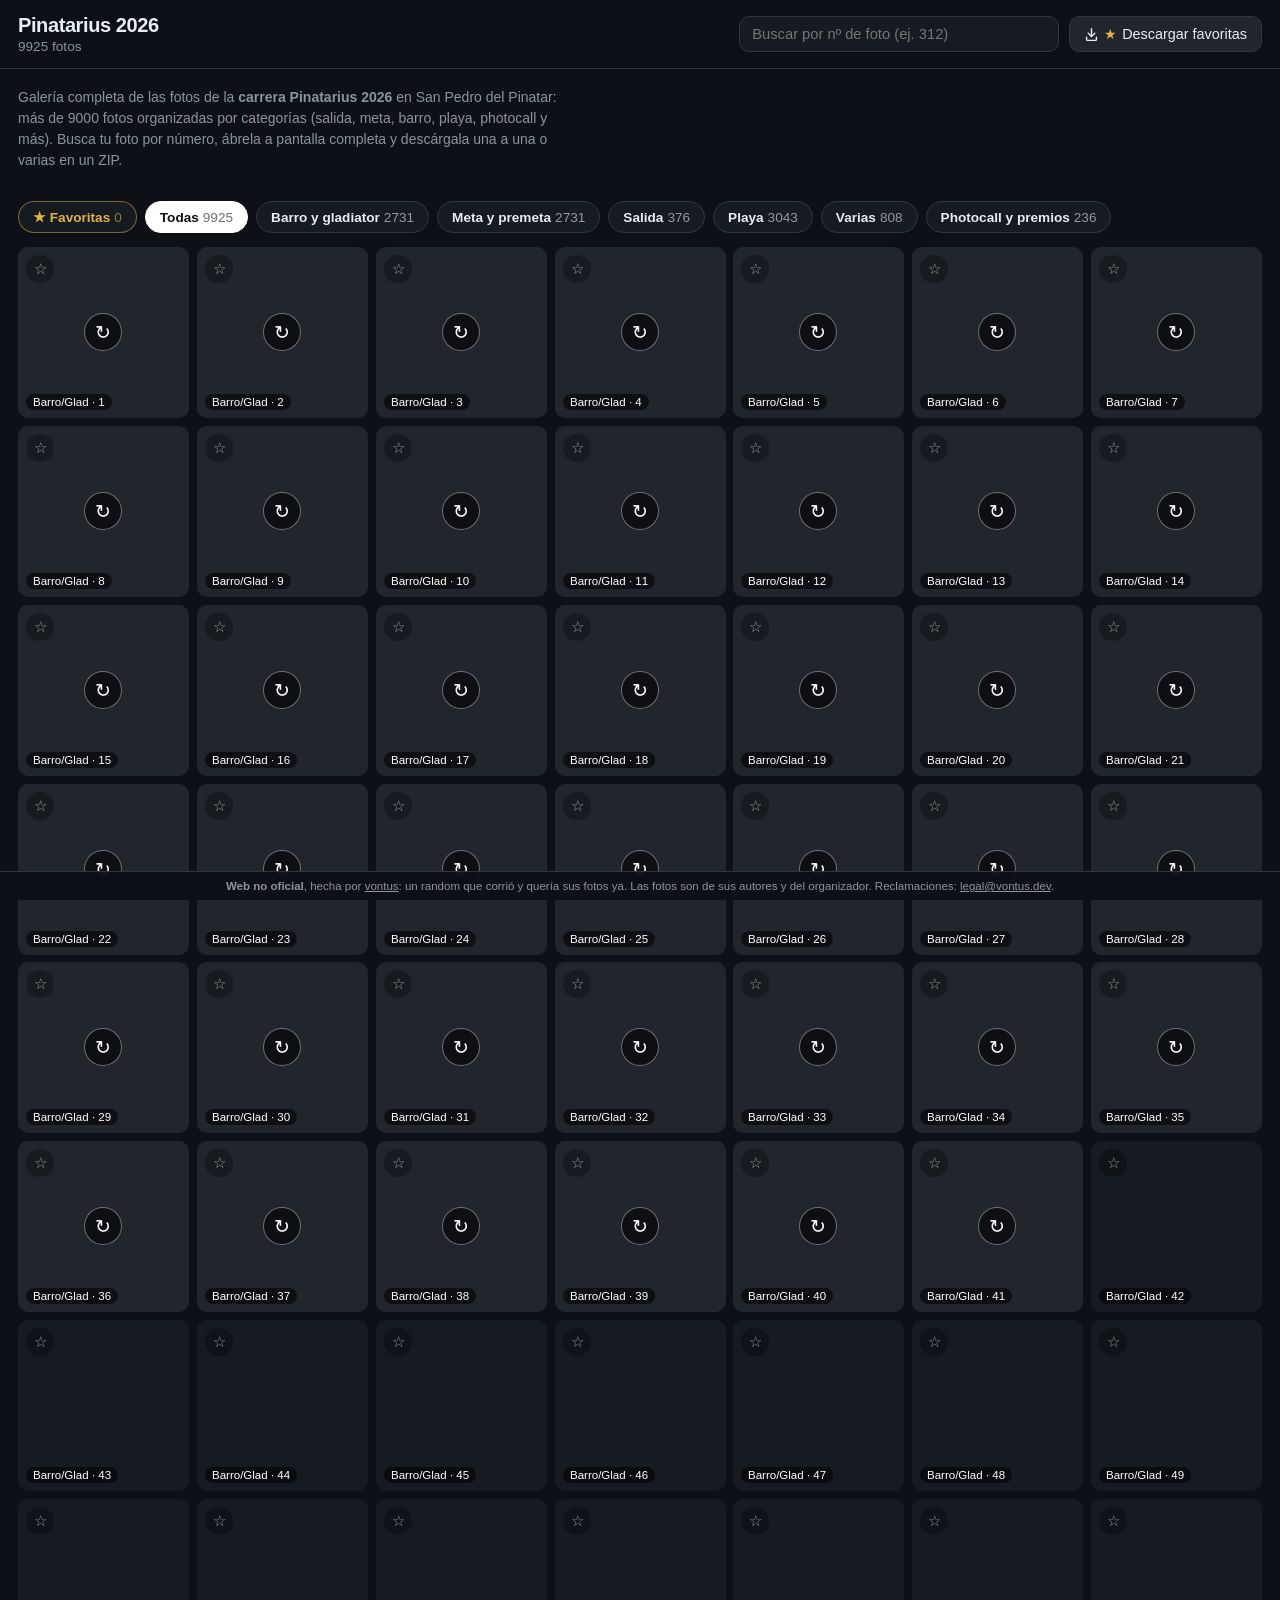
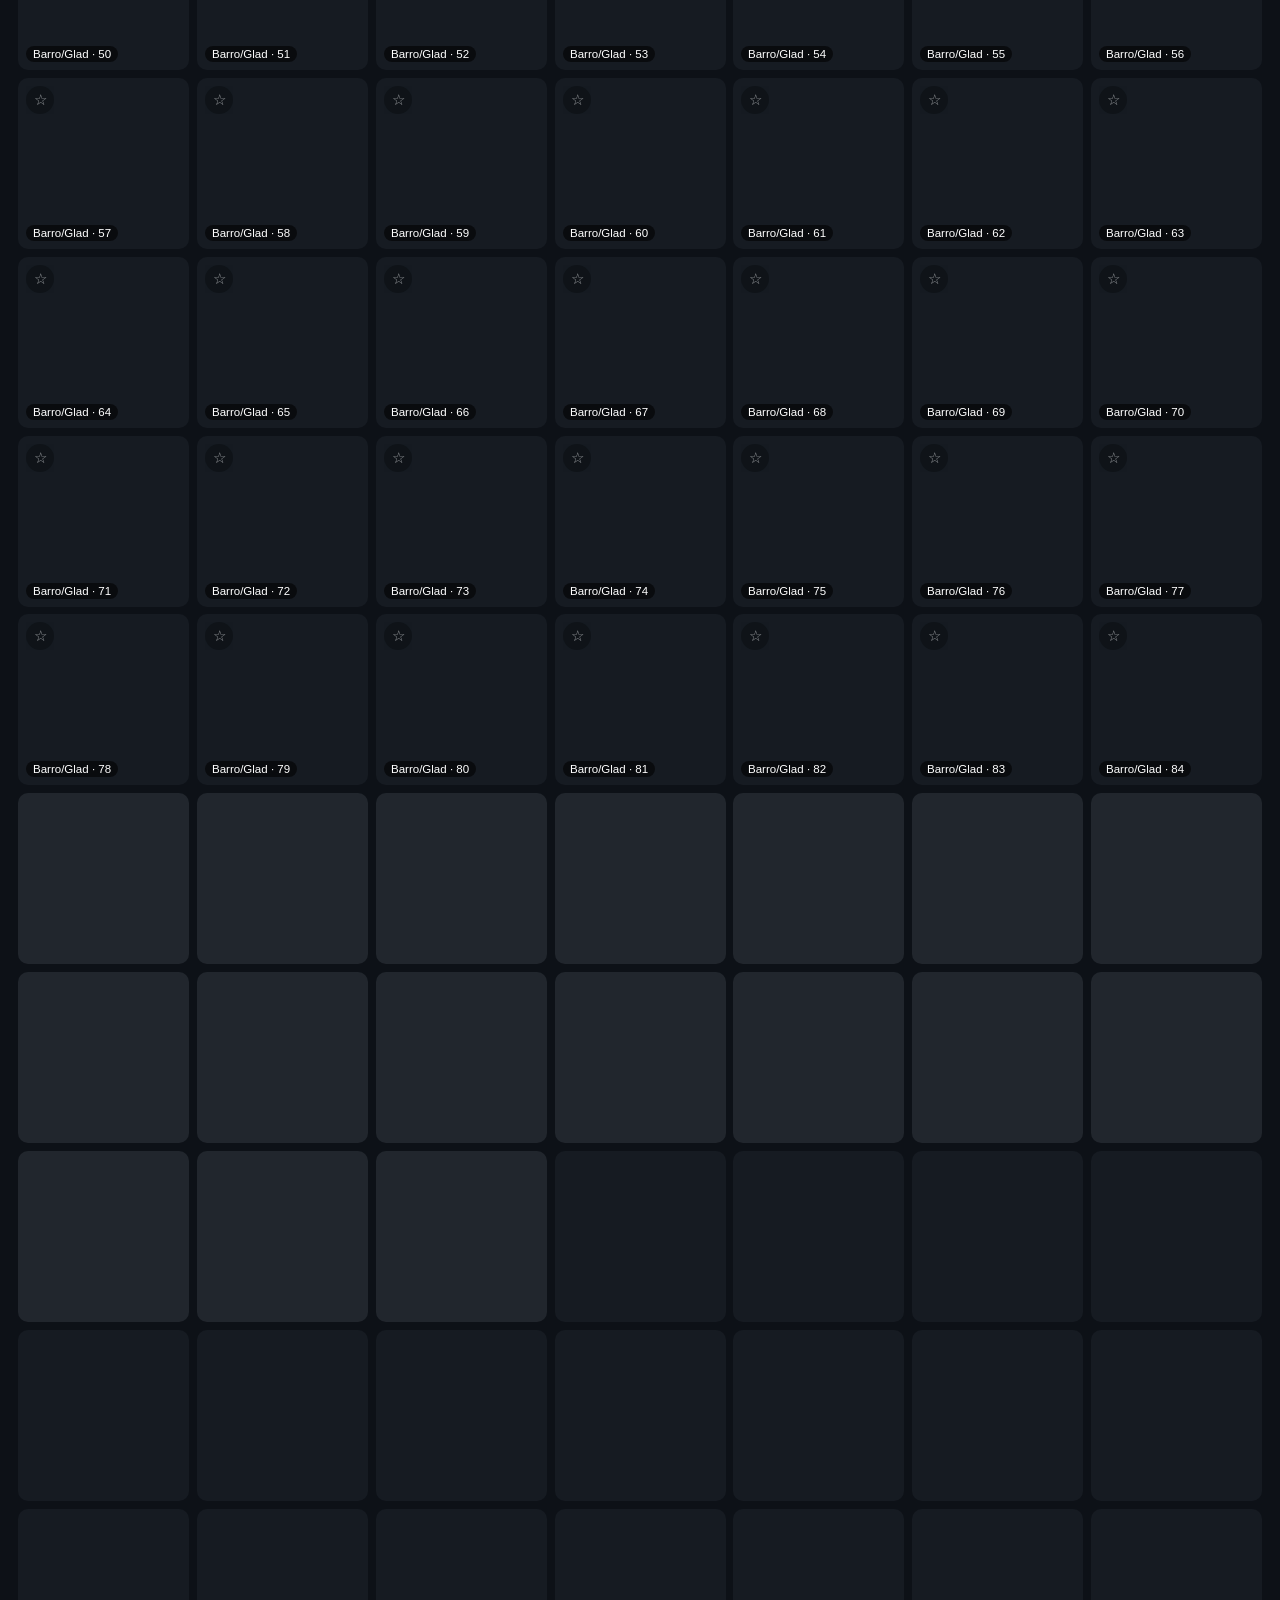
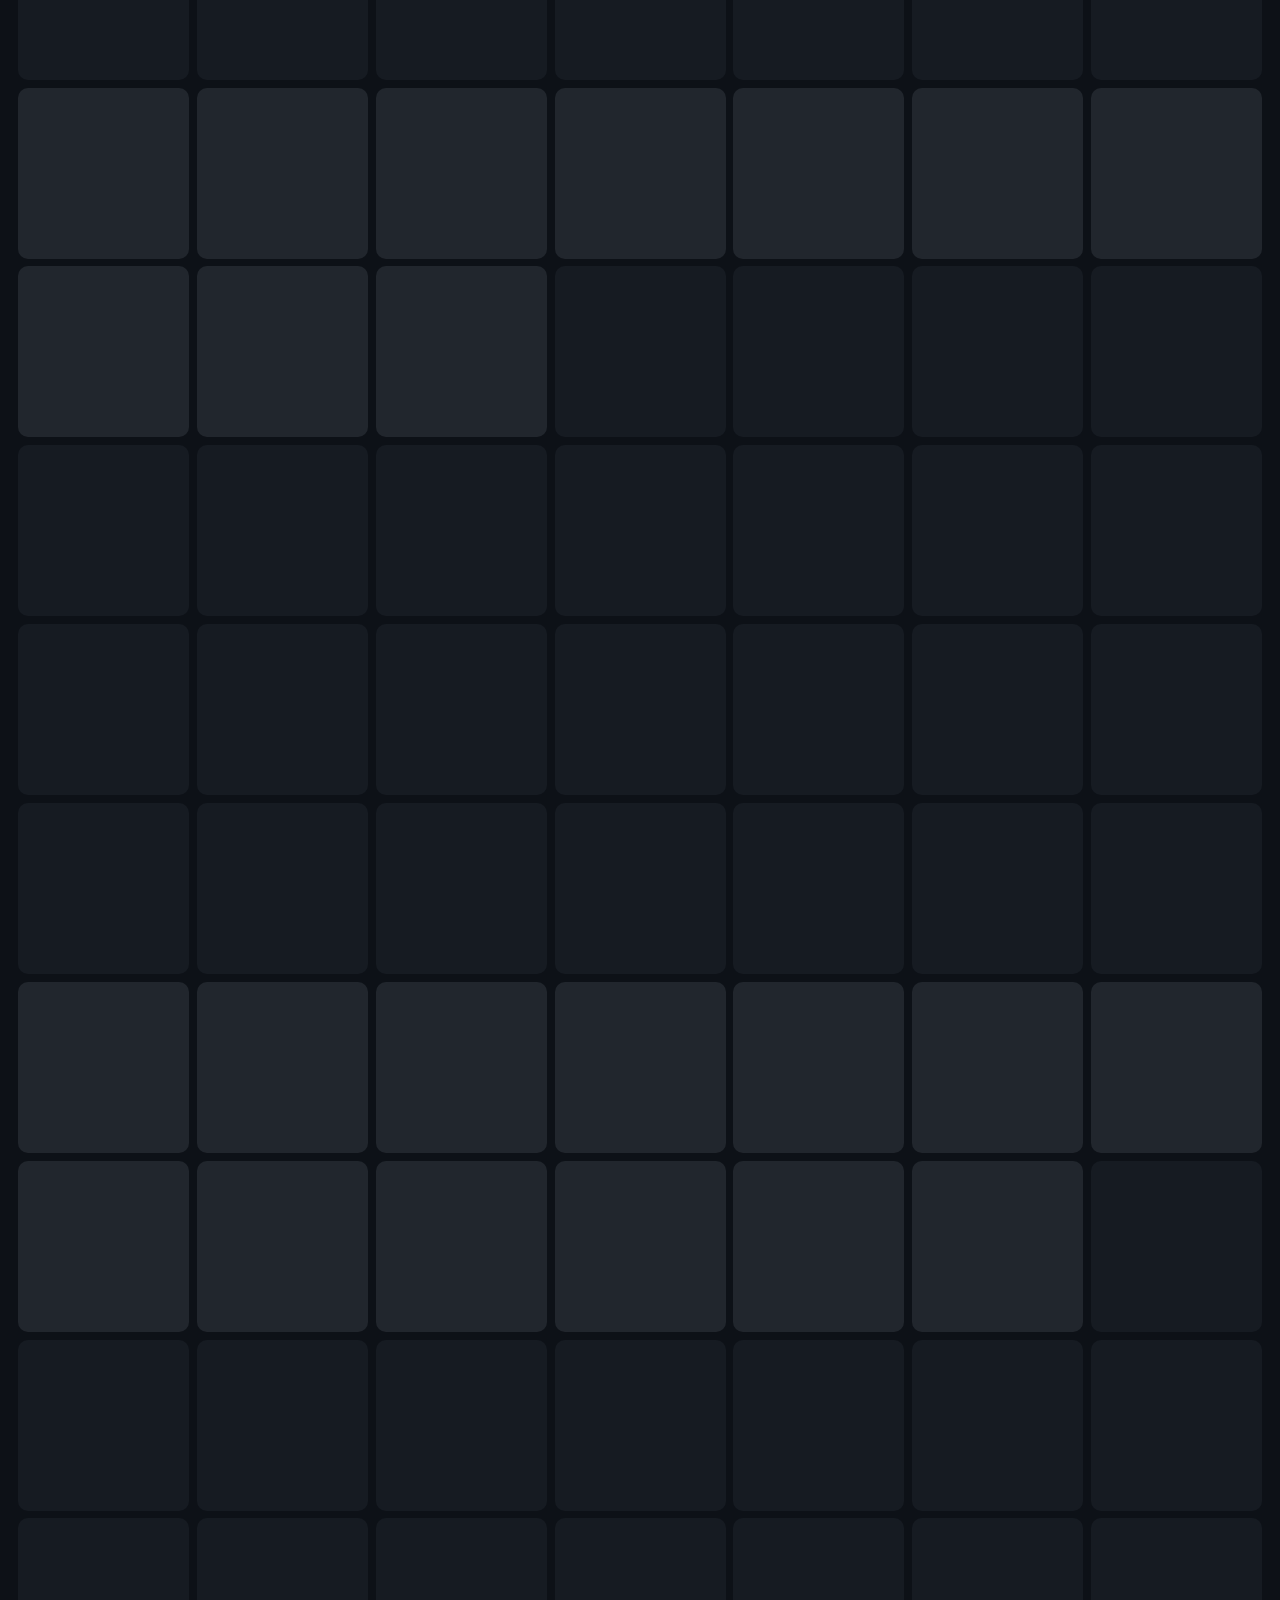
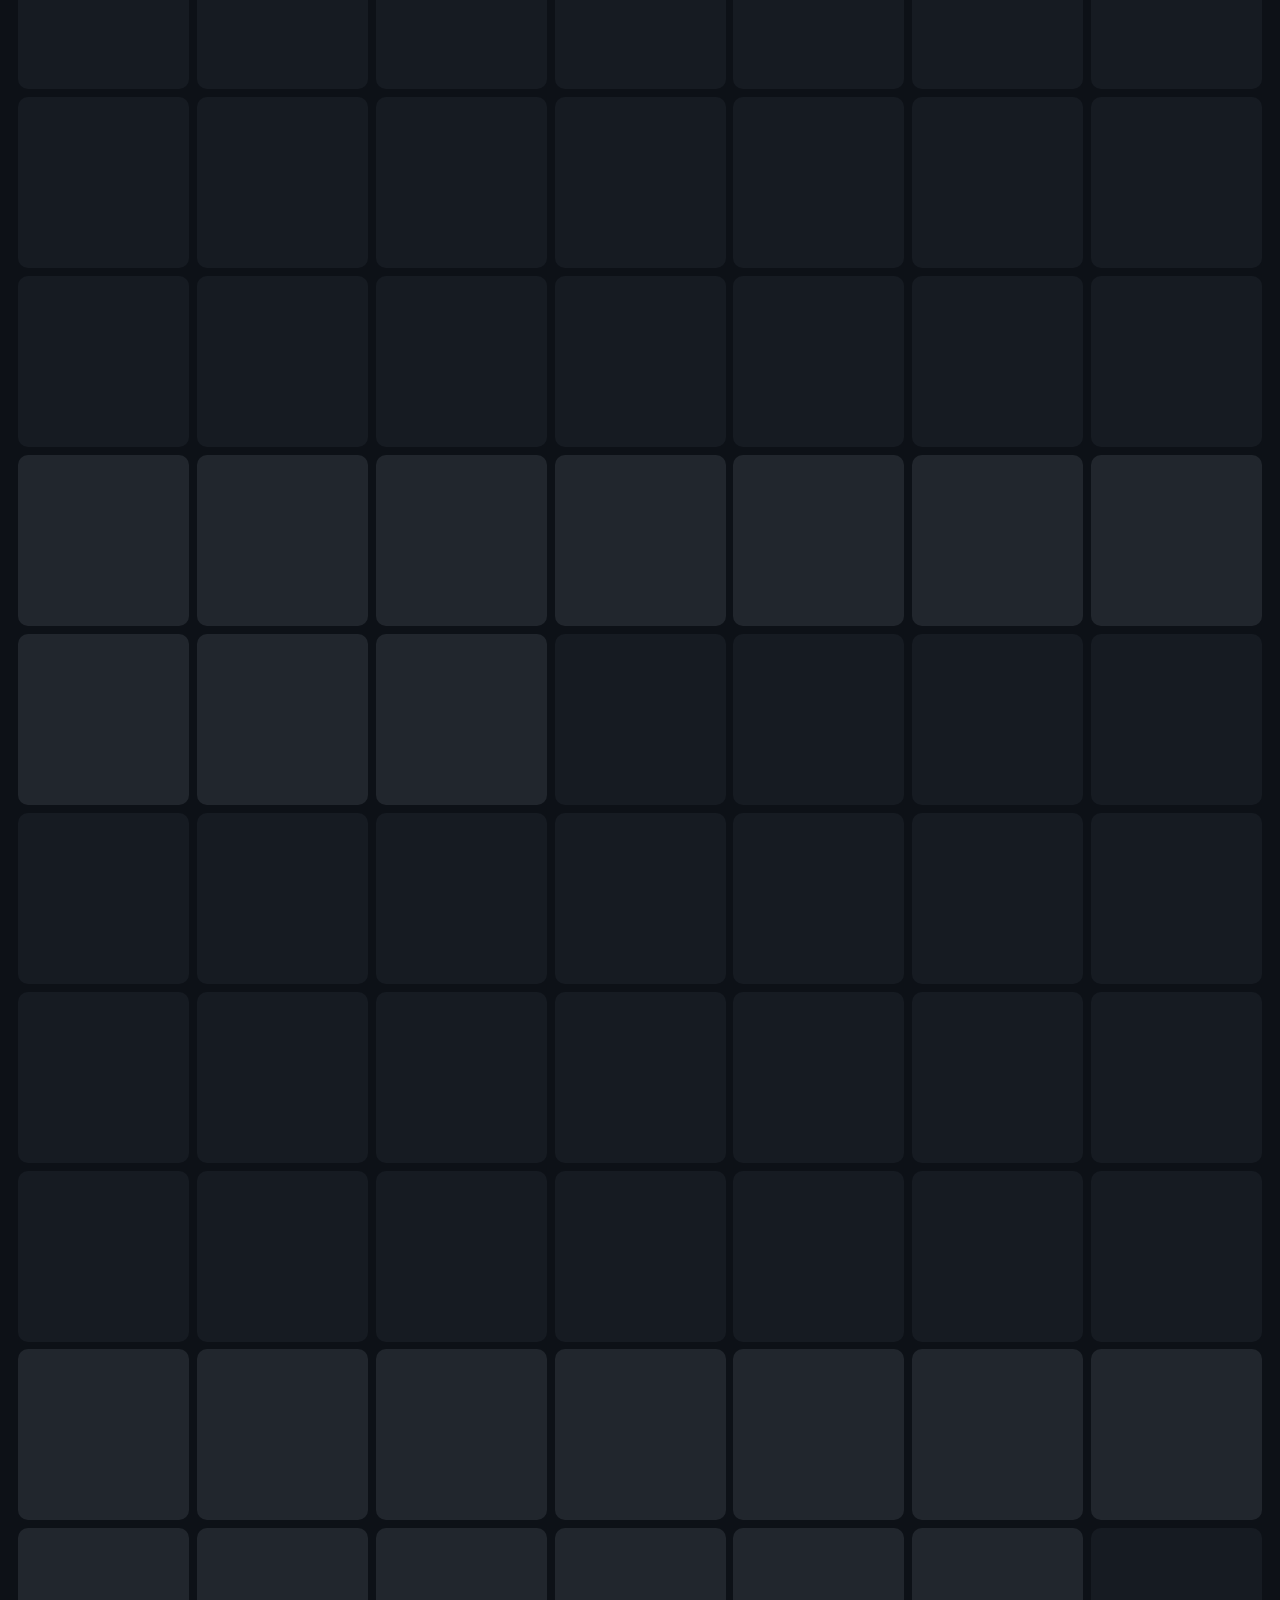
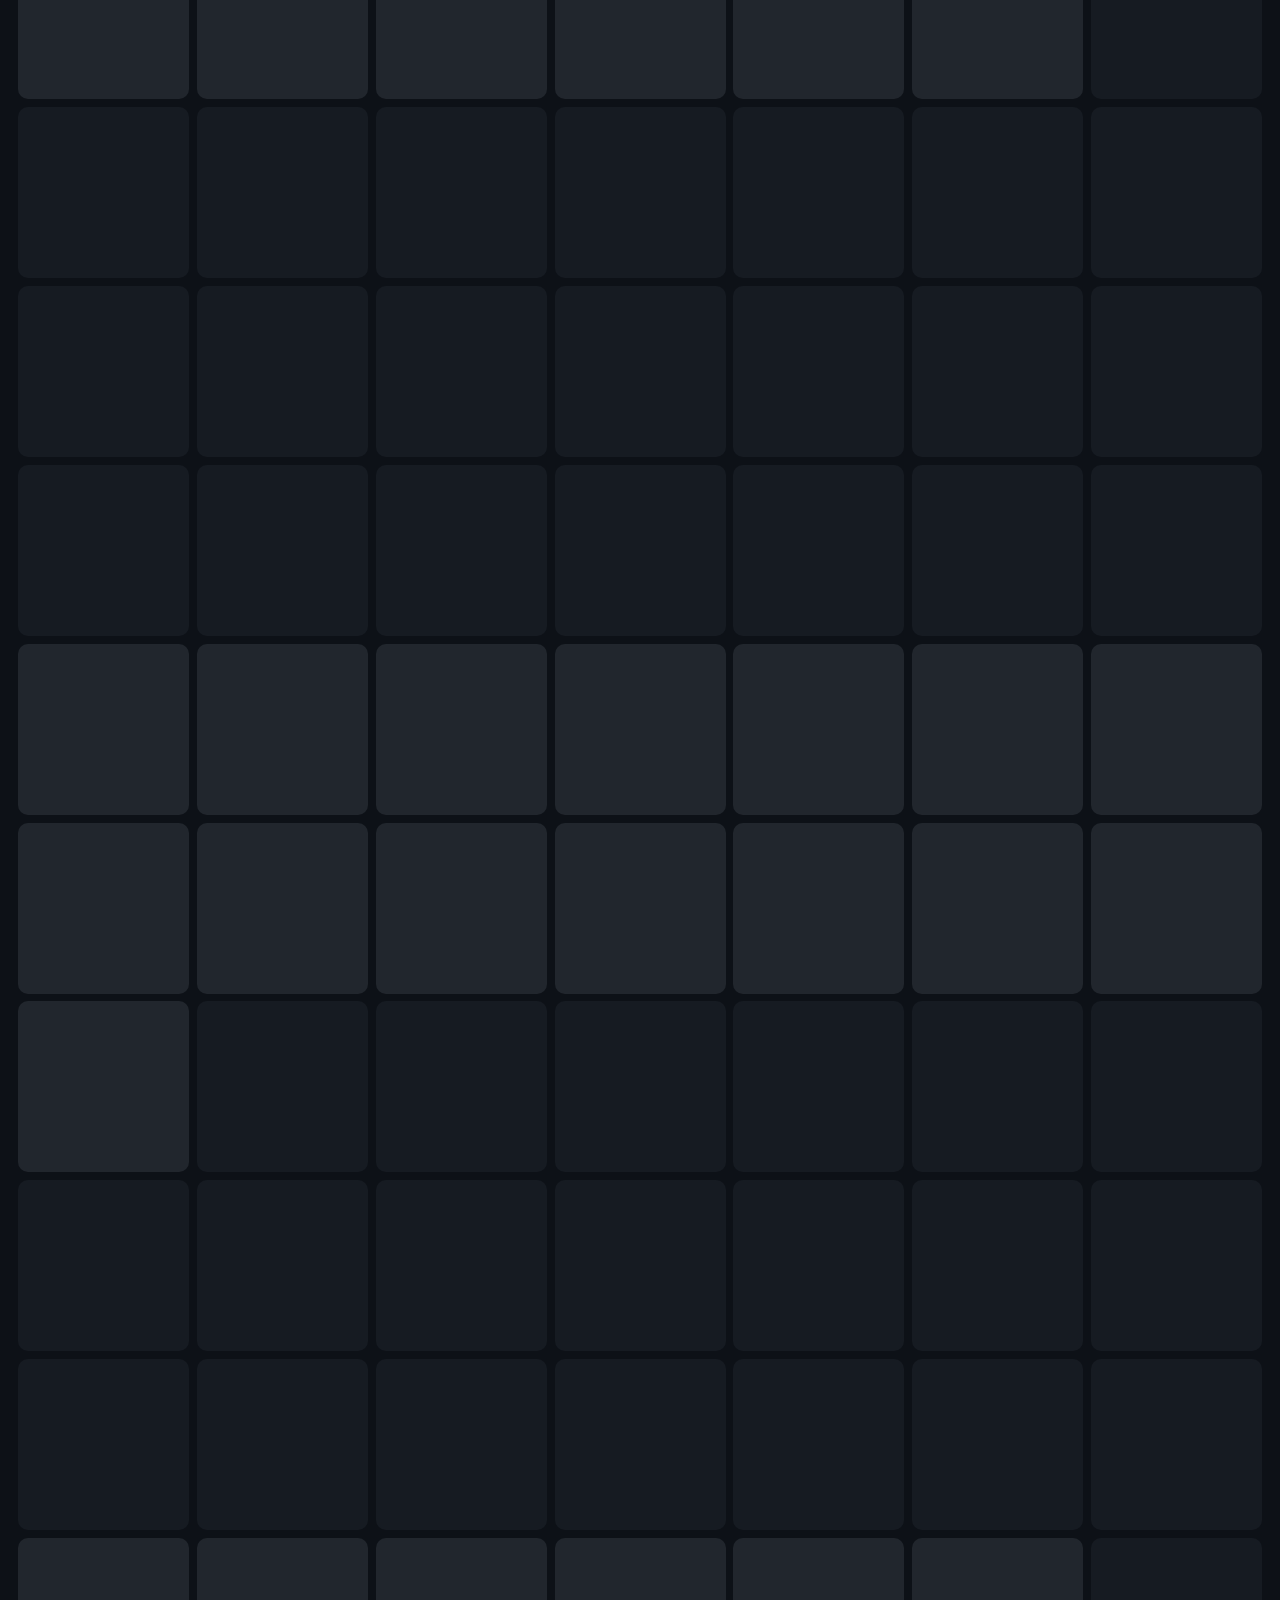
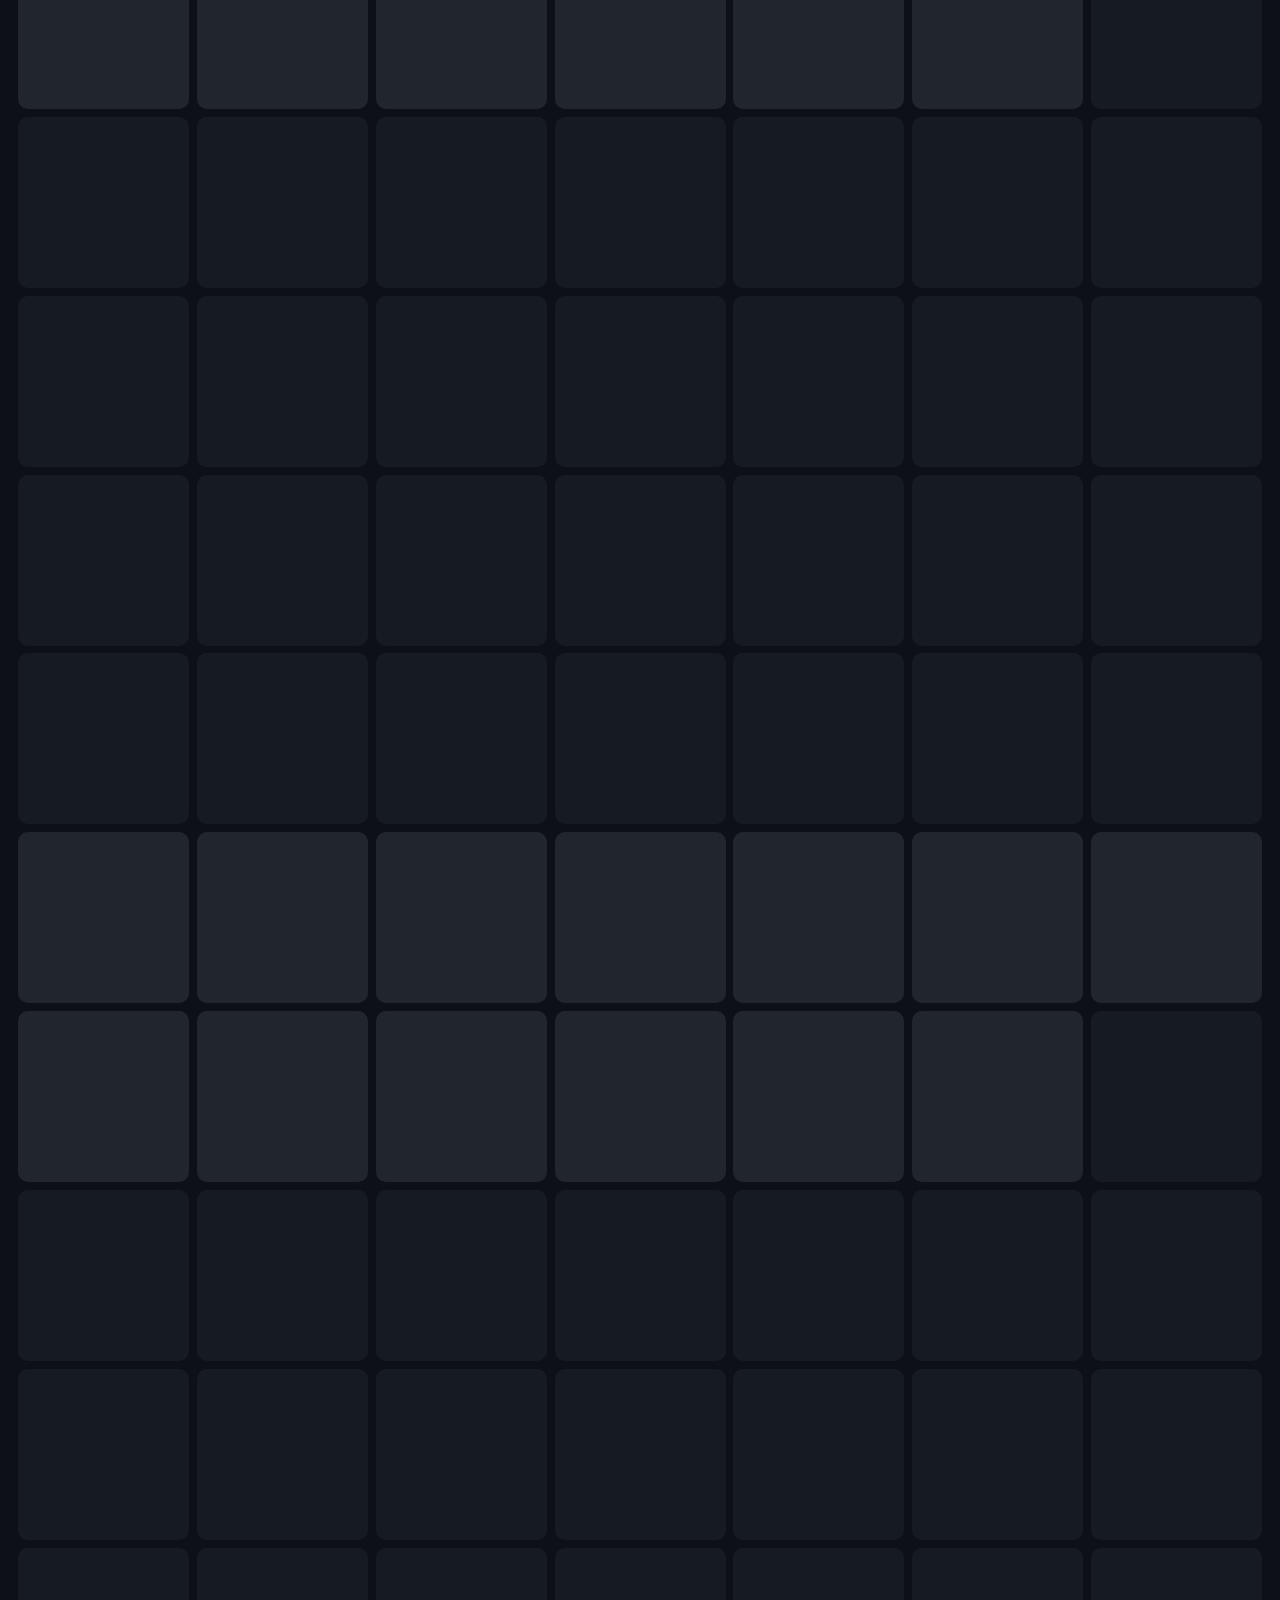
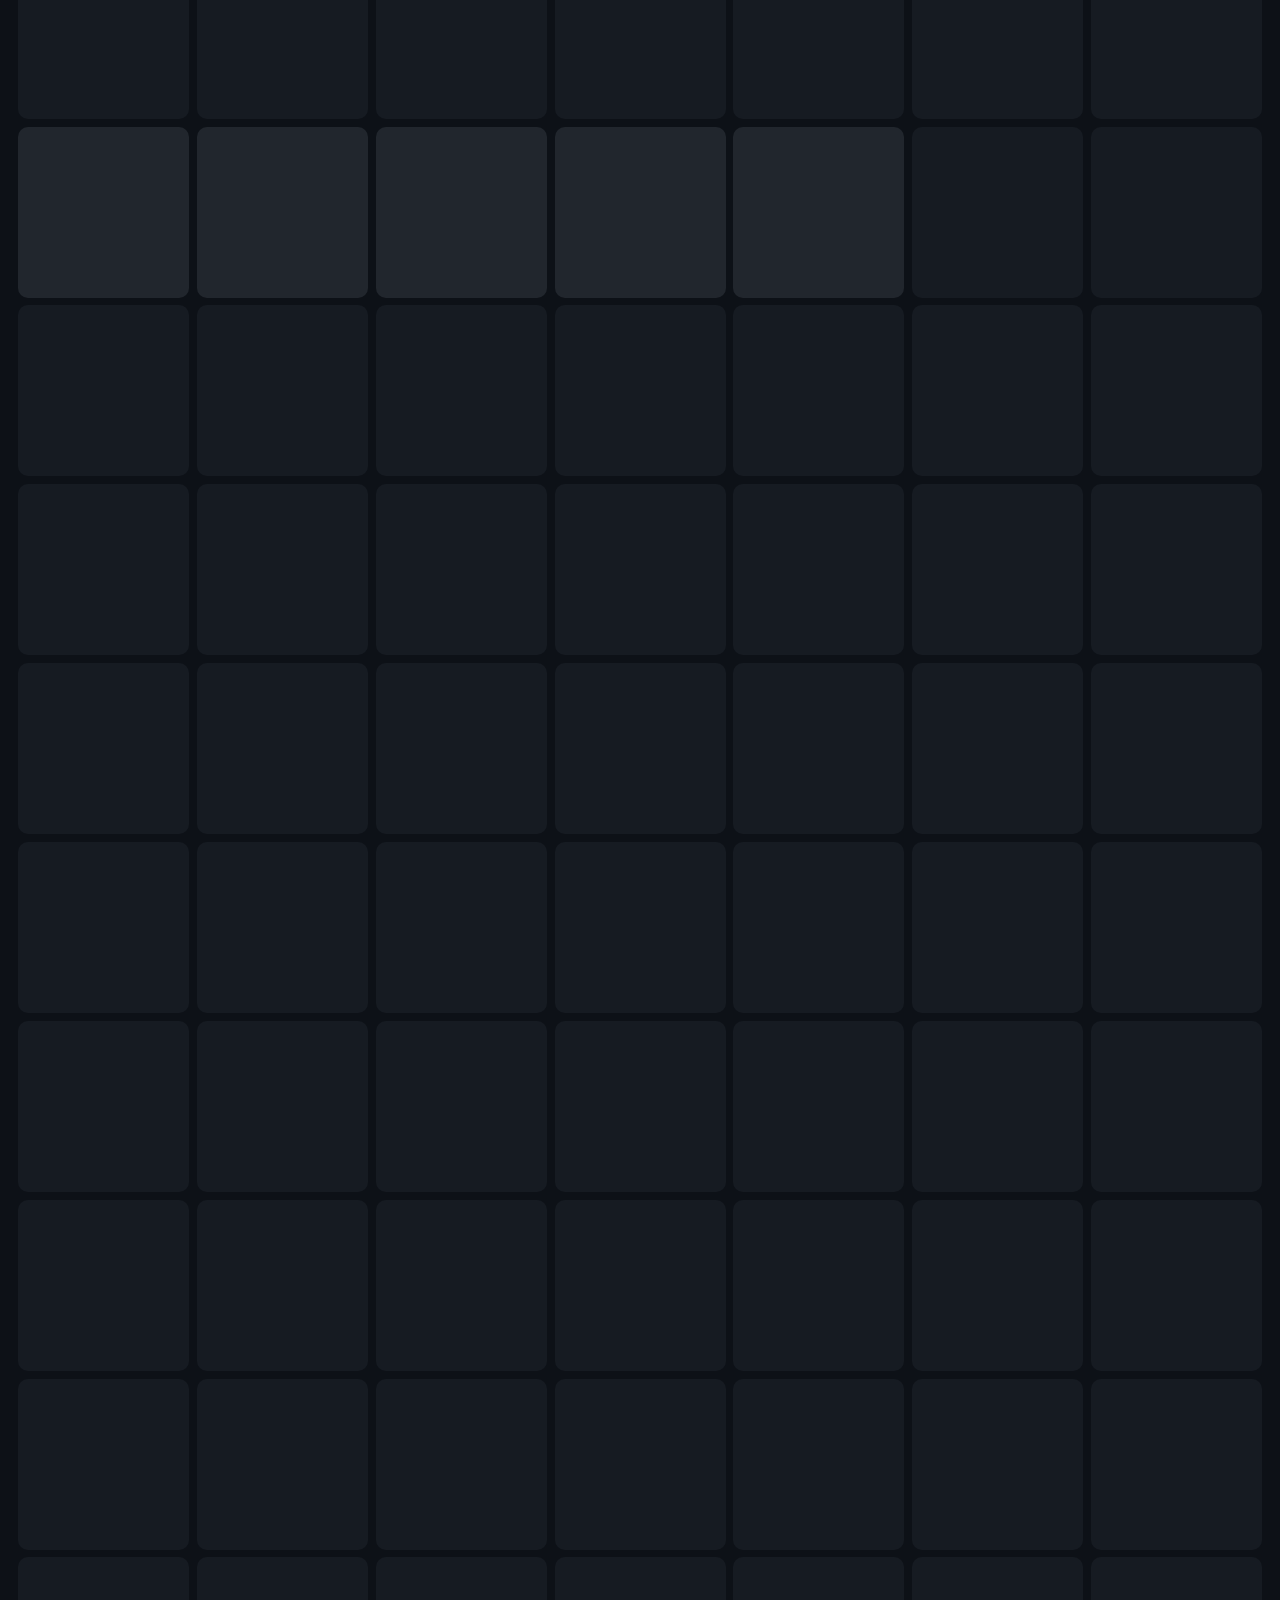
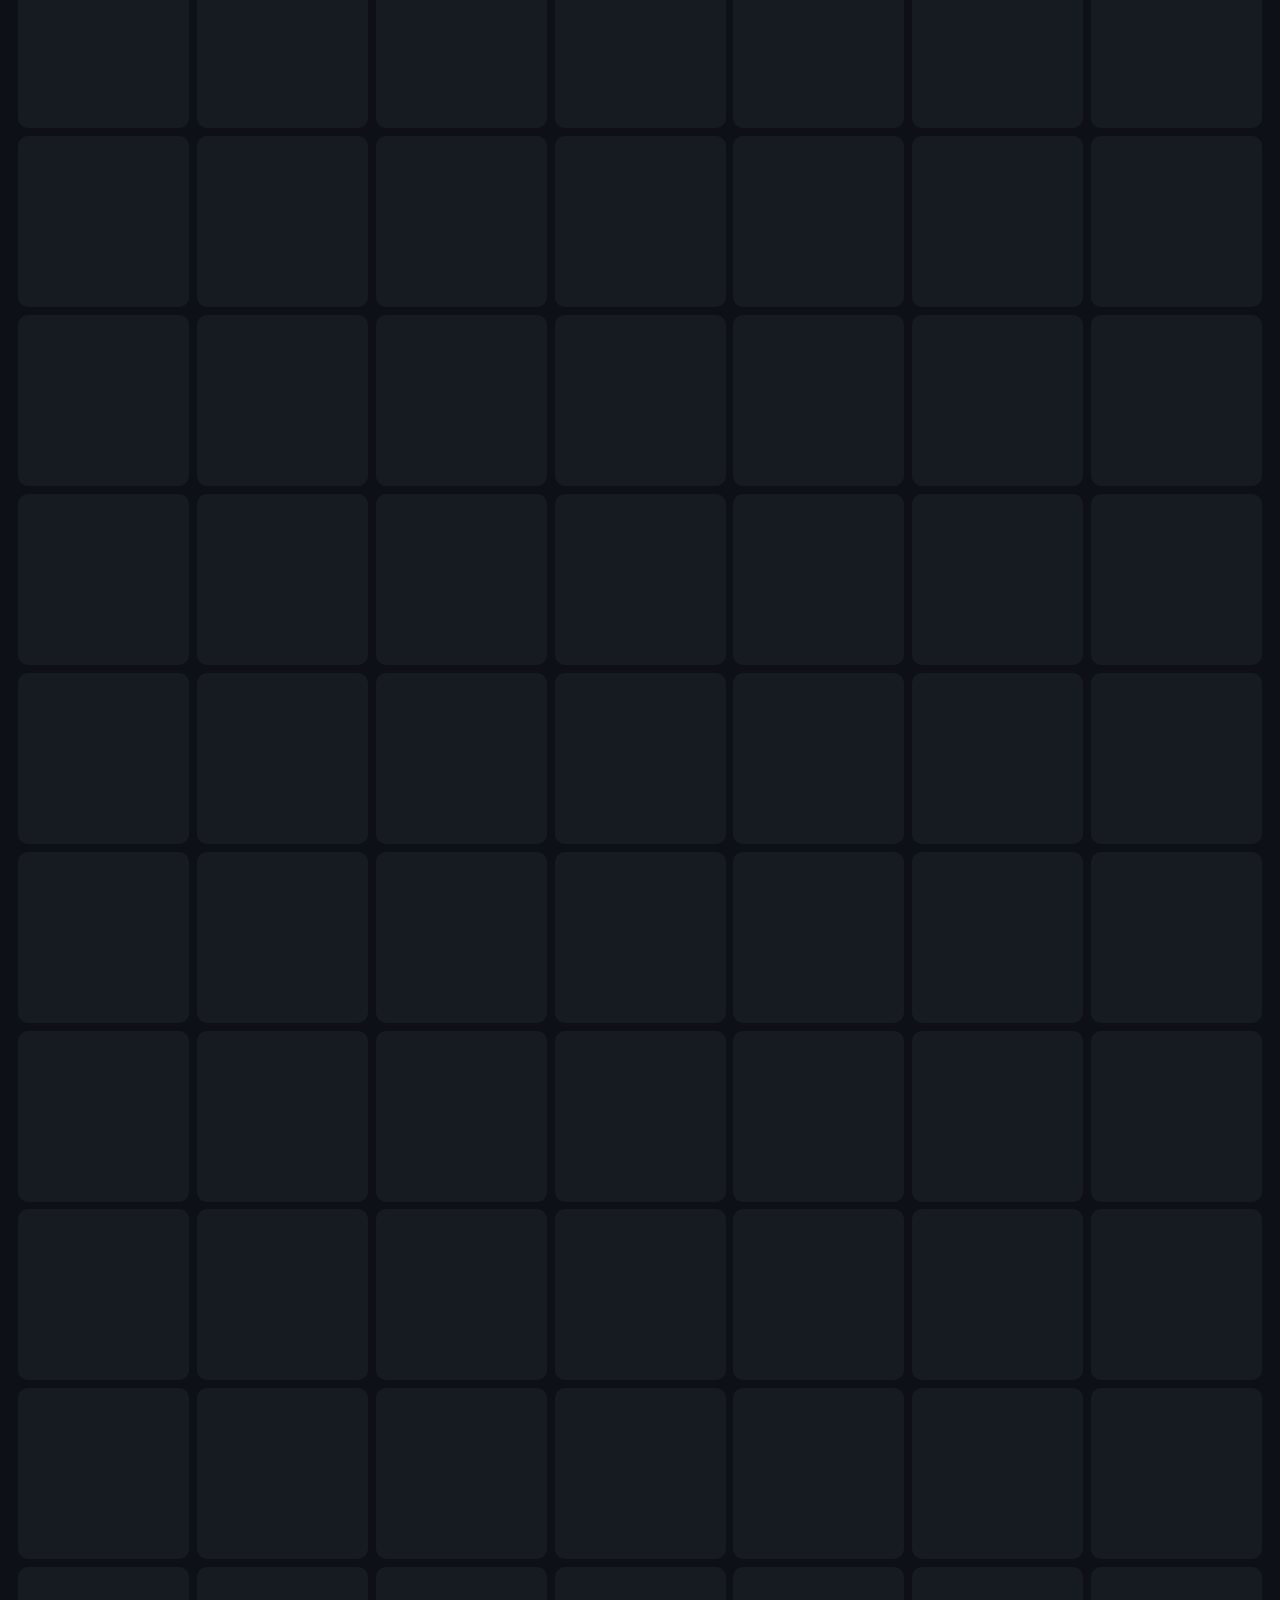
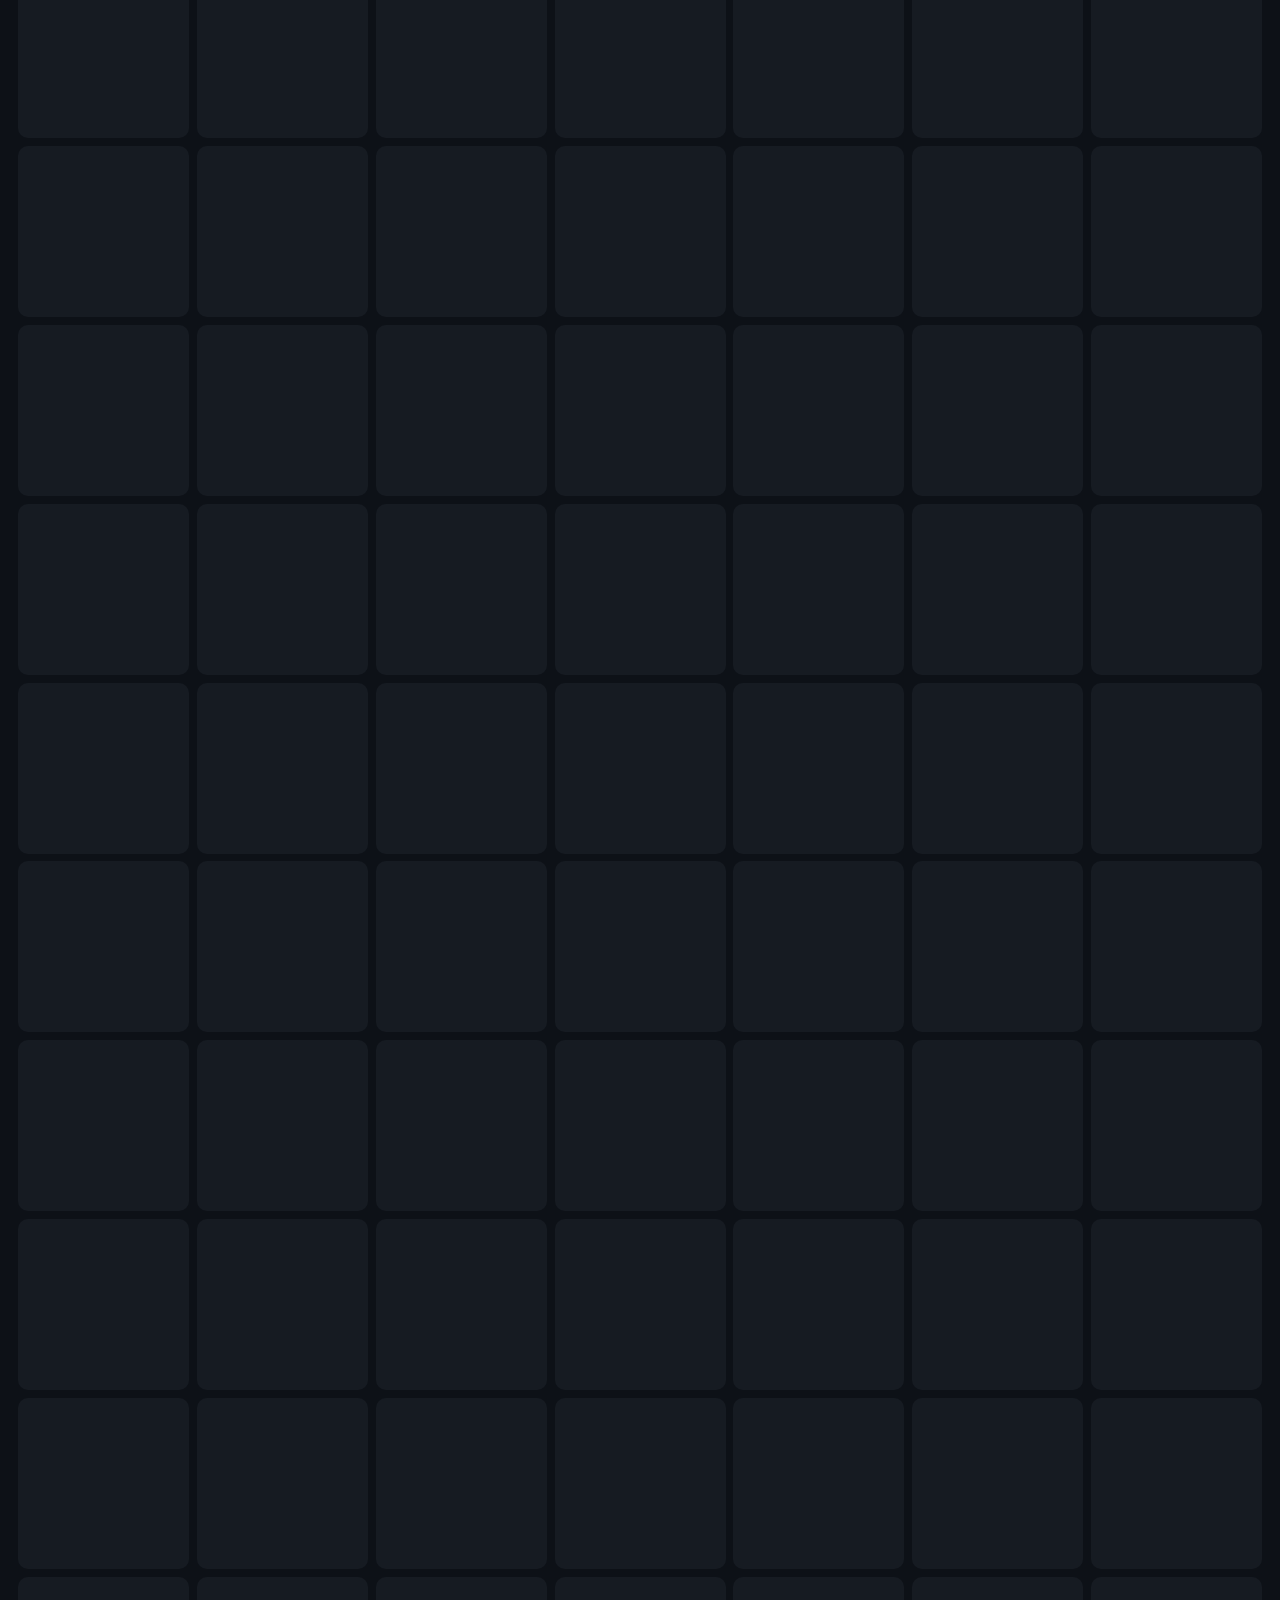
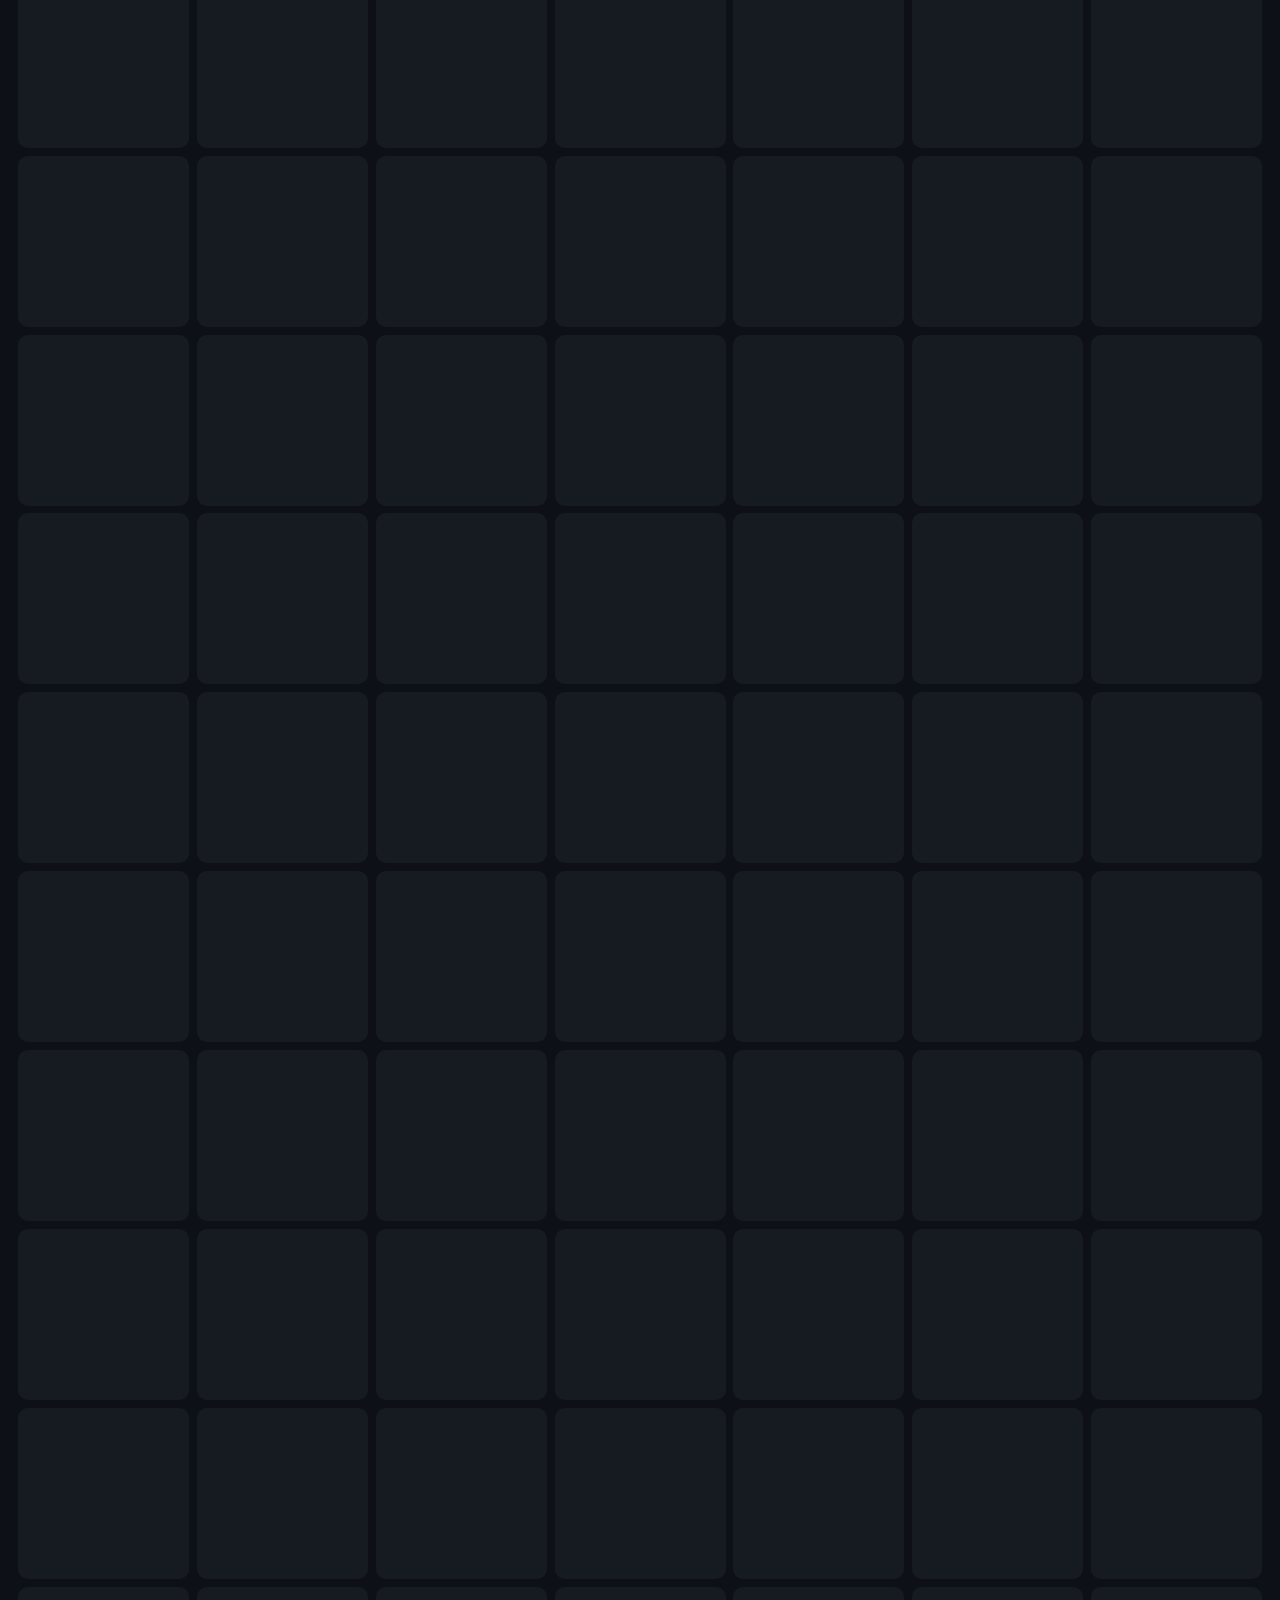
==== commit a5607c78: "Apuntar metadata a vontus.dev y añadir identidad + contacto en footer - canonical, og:url, og:image," ====
--- a/index.html
+++ b/index.html
@@ -5,7 +5,13 @@
 <meta name="viewport" content="width=device-width, initial-scale=1.0" />
 <title>Galería Pinatarius 2026 — todas las fotos de la carrera</title>
 <meta name="description" content="Galería completa de las fotos de la carrera Pinatarius 2026 (San Pedro del Pinatar), sin repeticiones. Busca por número, visualiza a pantalla completa y descarga tus fotos." />
-<link rel="canonical" href="https://vontus.github.io/pinatarius-2026-galeria/" />
+<link rel="canonical" href="https://vontus.dev/pinatarius-2026-galeria/" />
+
+<!-- Favicon e iconos -->
+<link rel="icon" type="image/svg+xml" href="favicon.svg" />
+<link rel="icon" type="image/png" sizes="64x64" href="favicon-32.png" />
+<link rel="apple-touch-icon" href="apple-touch-icon.png" />
+<meta name="theme-color" content="#0d1117" />
 
 <!-- Open Graph / redes sociales (vista previa al compartir) -->
 <meta property="og:type" content="website" />
@@ -13,12 +19,14 @@
 <meta property="og:site_name" content="Galería Pinatarius 2026" />
 <meta property="og:title" content="Galería Pinatarius 2026 — todas las fotos de la carrera" />
 <meta property="og:description" content="Galería completa de las fotos de la carrera Pinatarius 2026 (San Pedro del Pinatar), sin repeticiones. Busca por número y descarga tus fotos." />
-<meta property="og:url" content="https://vontus.github.io/pinatarius-2026-galeria/" />
-<meta property="og:image" content="https://paraisodeportivosanpedrodelpinatar.com/wp-content/uploads/PLAYA_PINATARIUS-0009.jpg" />
+<meta property="og:url" content="https://vontus.dev/pinatarius-2026-galeria/" />
+<meta property="og:image" content="https://vontus.dev/pinatarius-2026-galeria/og.png" />
+<meta property="og:image:width" content="1200" />
+<meta property="og:image:height" content="630" />
 <meta name="twitter:card" content="summary_large_image" />
 <meta name="twitter:title" content="Galería Pinatarius 2026 — todas las fotos de la carrera" />
 <meta name="twitter:description" content="Galería completa de las fotos de la carrera Pinatarius 2026, sin repeticiones. Busca por número y descarga tus fotos." />
-<meta name="twitter:image" content="https://paraisodeportivosanpedrodelpinatar.com/wp-content/uploads/PLAYA_PINATARIUS-0009.jpg" />
+<meta name="twitter:image" content="https://vontus.dev/pinatarius-2026-galeria/og.png" />
 
 <link rel="preconnect" href="https://paraisodeportivosanpedrodelpinatar.com" />
 <link rel="stylesheet" href="styles.css" />
@@ -77,7 +85,7 @@
 <div id="toast" class="toast hidden"></div>
 
 <footer class="footer">
-  <p><strong>Web no oficial.</strong> Hecha por un random que participó en la carrera y quería tener sus fotos ya. Las fotos pertenecen a sus autores y al organizador, y se sirven desde <a href="https://paraisodeportivosanpedrodelpinatar.com" target="_blank" rel="noopener">paraisodeportivosanpedrodelpinatar.com</a>.</p>
+  <p><strong>Web no oficial</strong>, hecha por <a href="https://vontus.dev" target="_blank" rel="noopener">vontus</a>: un random que corrió y quería sus fotos ya. Las fotos son de sus autores y del organizador. Reclamaciones: <a href="mailto:legal@vontus.dev">legal@vontus.dev</a>.</p>
 </footer>
 
 <script src="https://cdn.jsdelivr.net/npm/jszip@3.10.1/dist/jszip.min.js" defer></script>
--- a/styles.css
+++ b/styles.css
@@ -302,6 +302,9 @@
   align-items: center;
   justify-content: center;
   gap: 14px;
+  /* mismo respiro que a los lados (≈14px) para que la botonera no quede pegada
+     al borde inferior; suma el safe-area de móviles con notch */
+  padding-bottom: calc(14px + env(safe-area-inset-bottom, 0px));
   overflow: hidden; /* nada se sale de la pantalla */
 }
 /* Carrusel: viewport recorta y el track lleva 3 slides (anterior/actual/siguiente).
